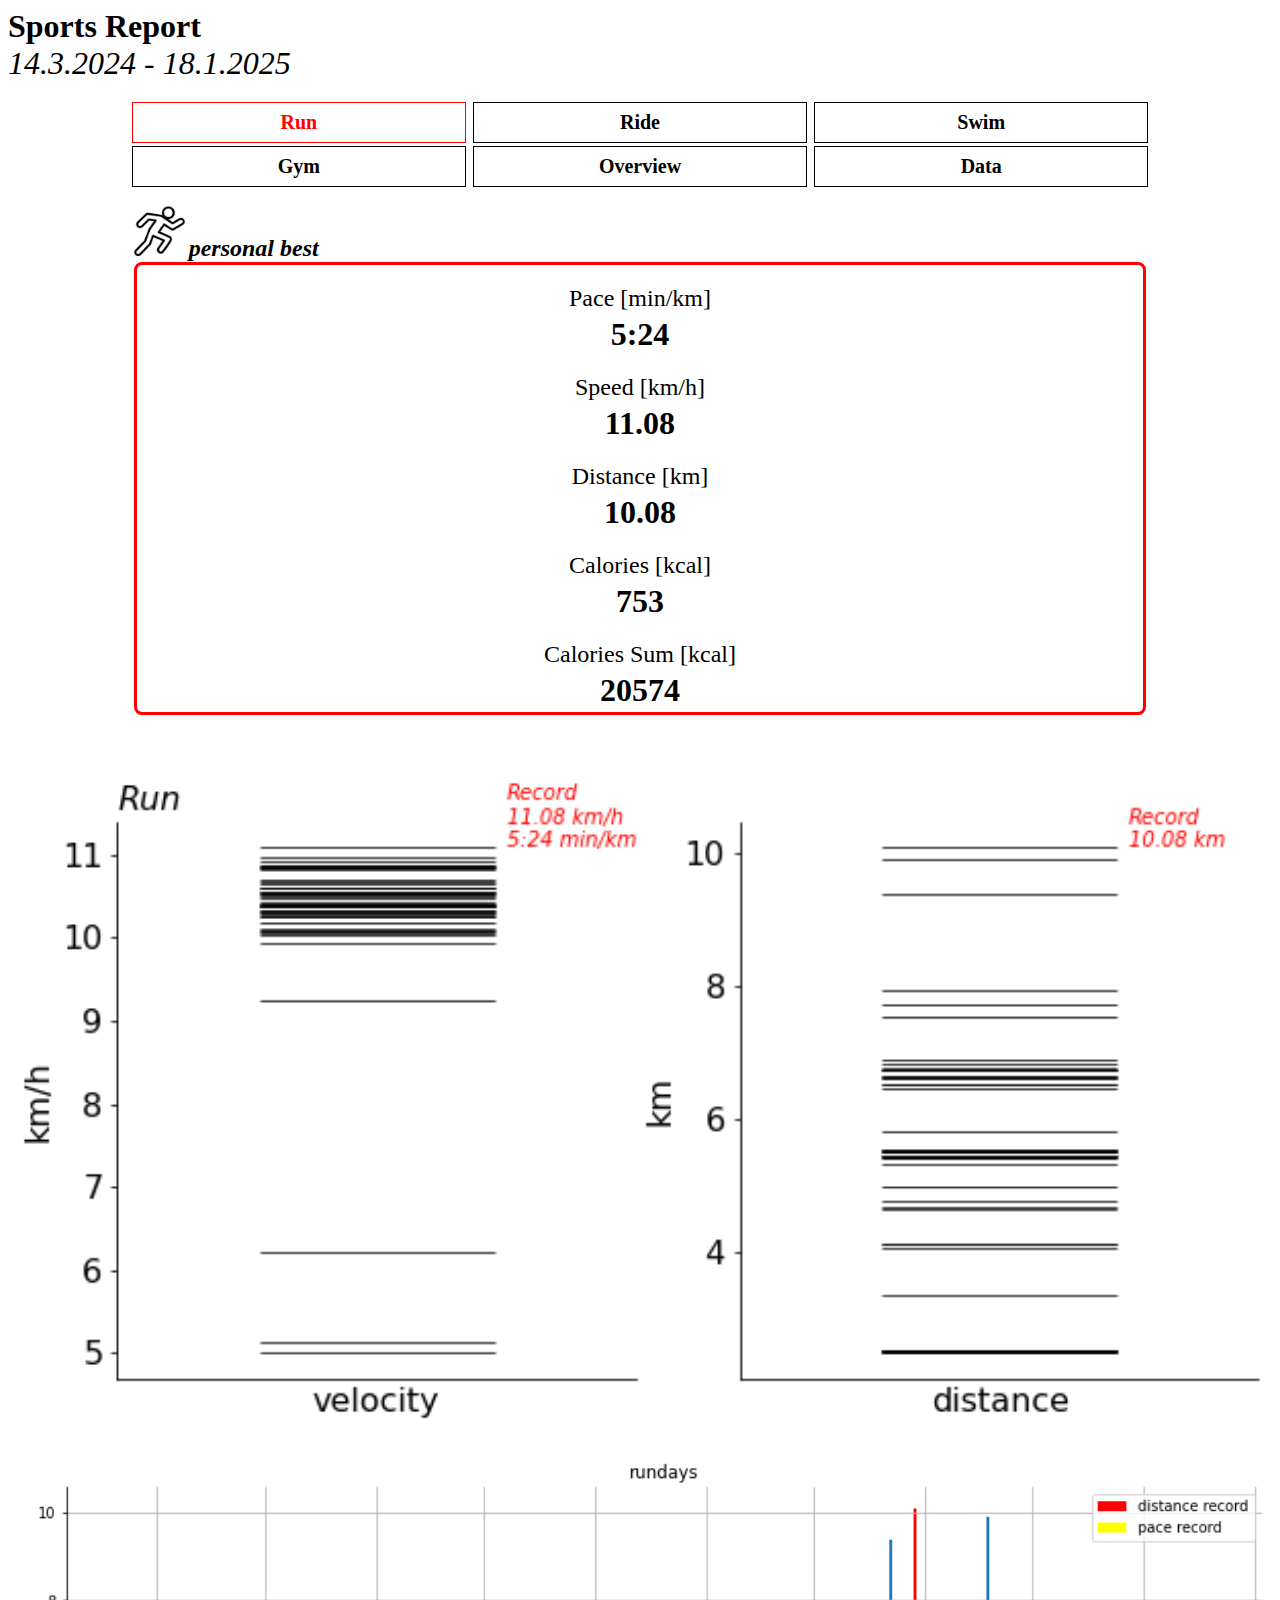
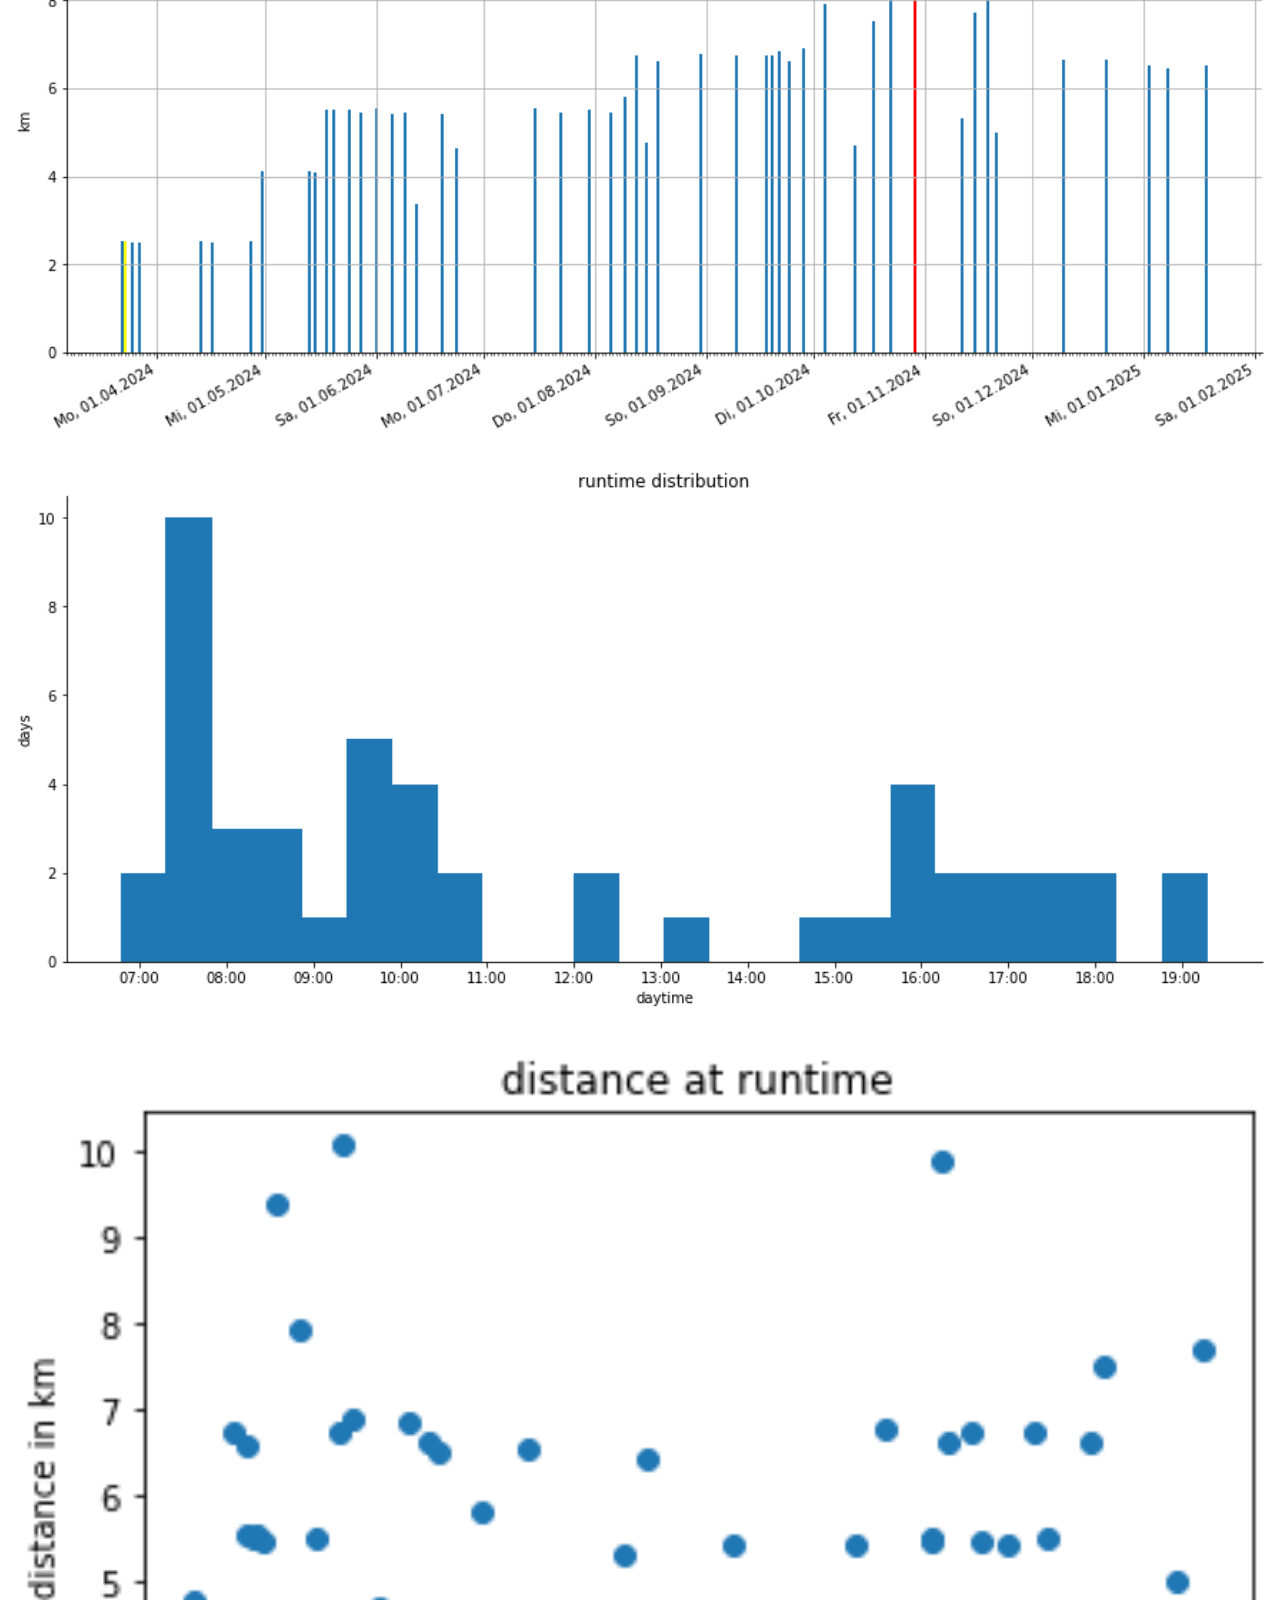
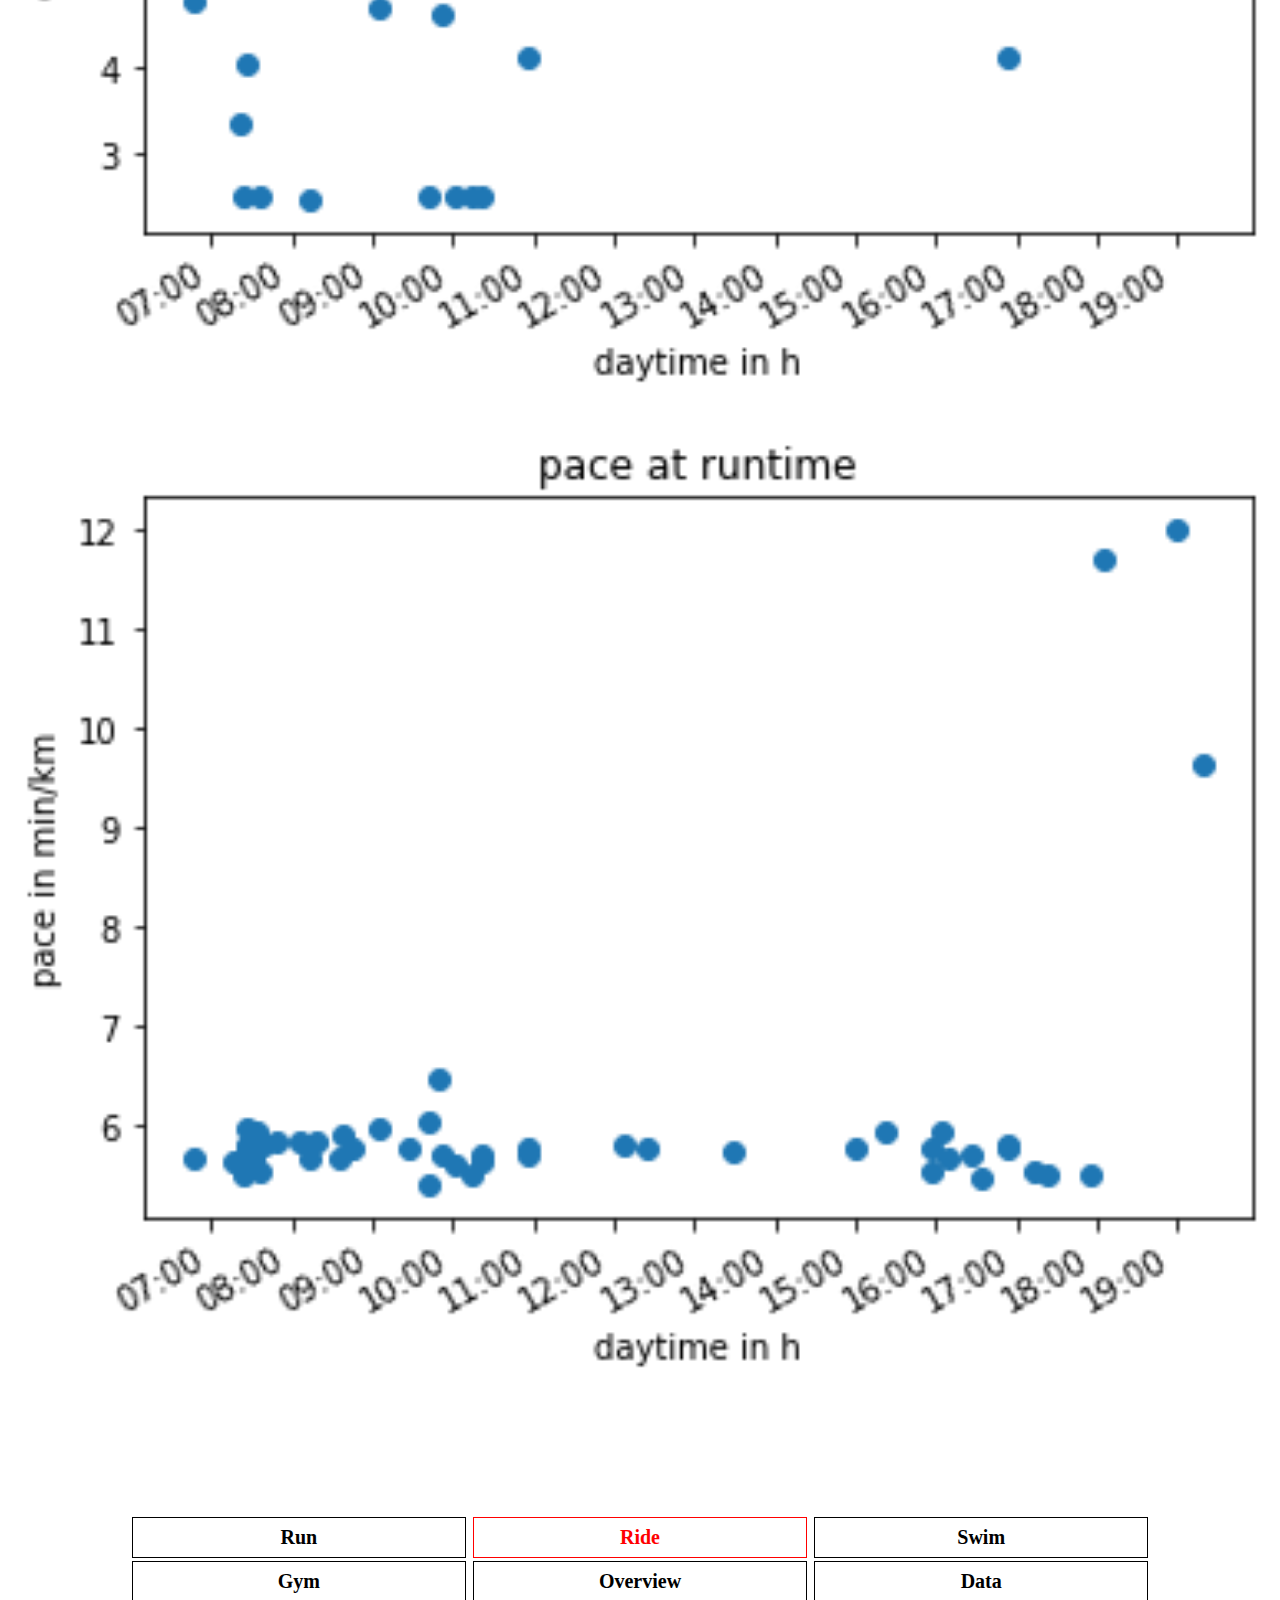
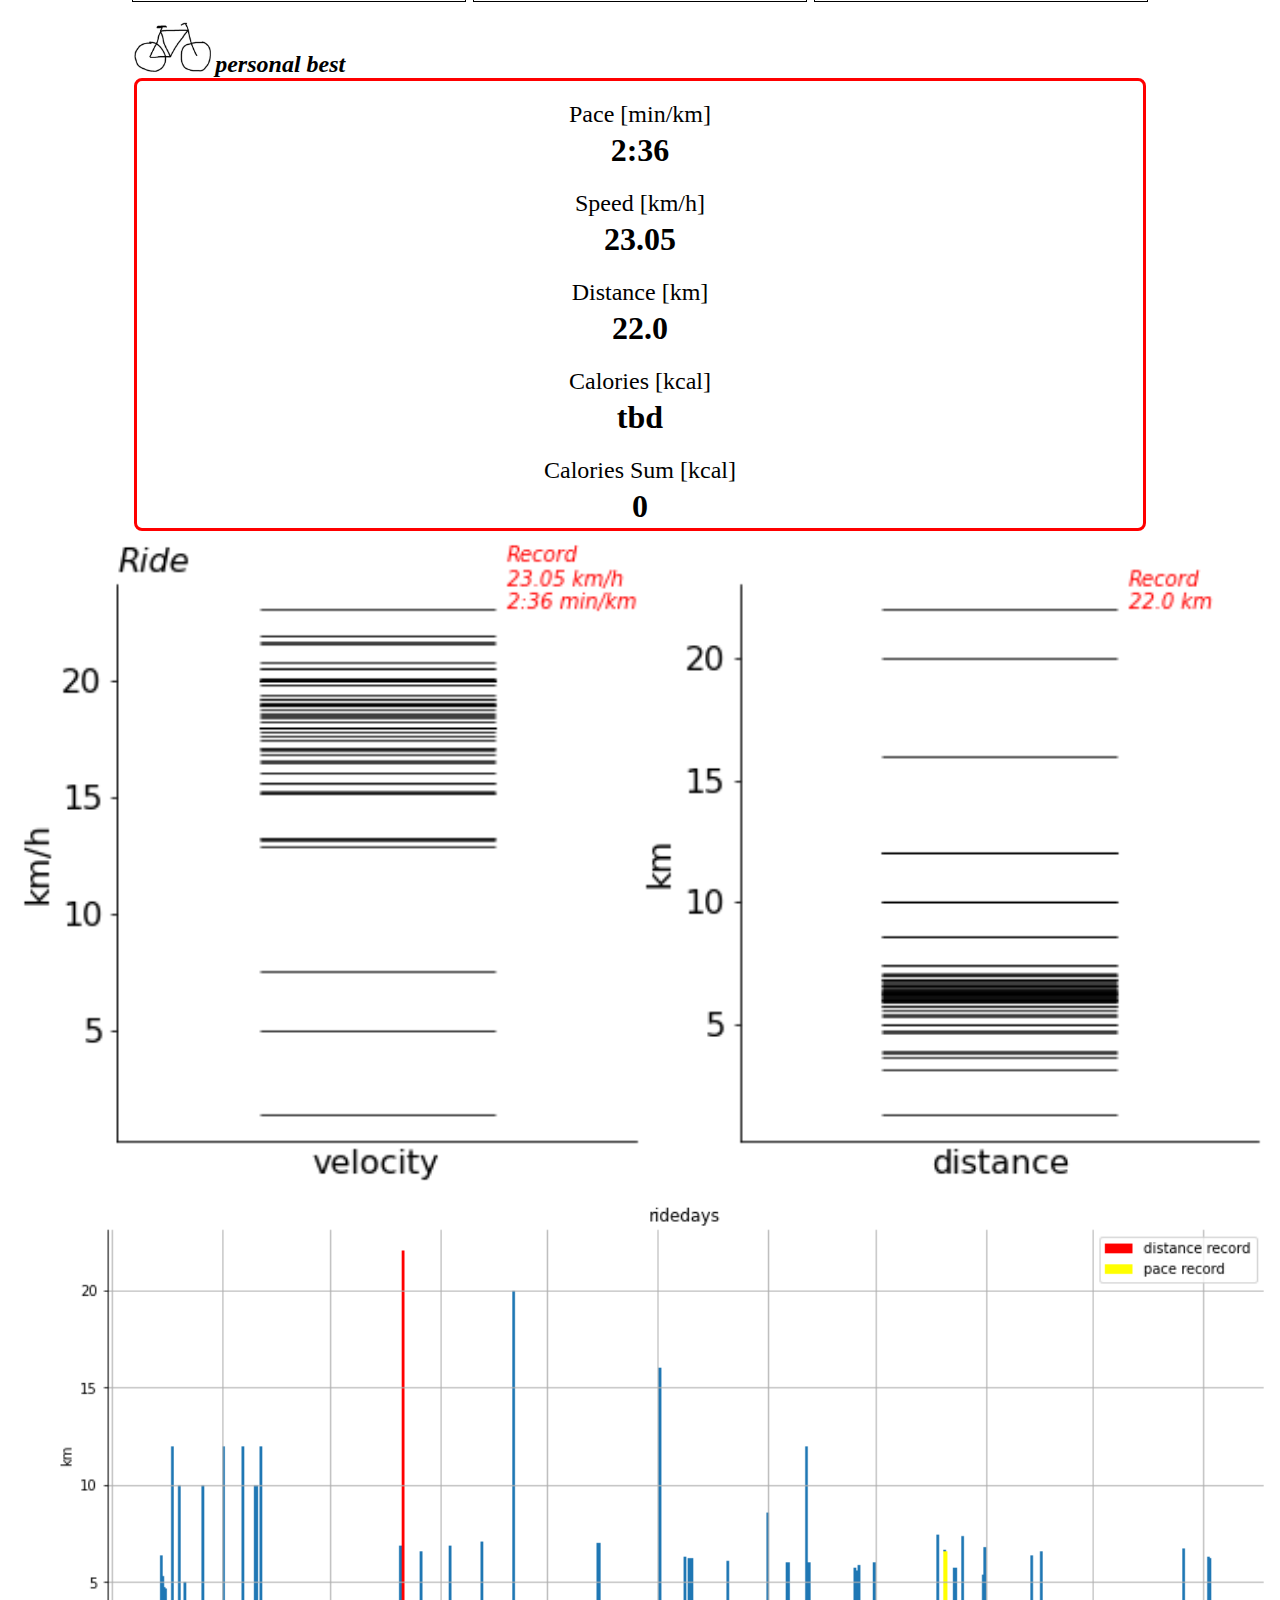
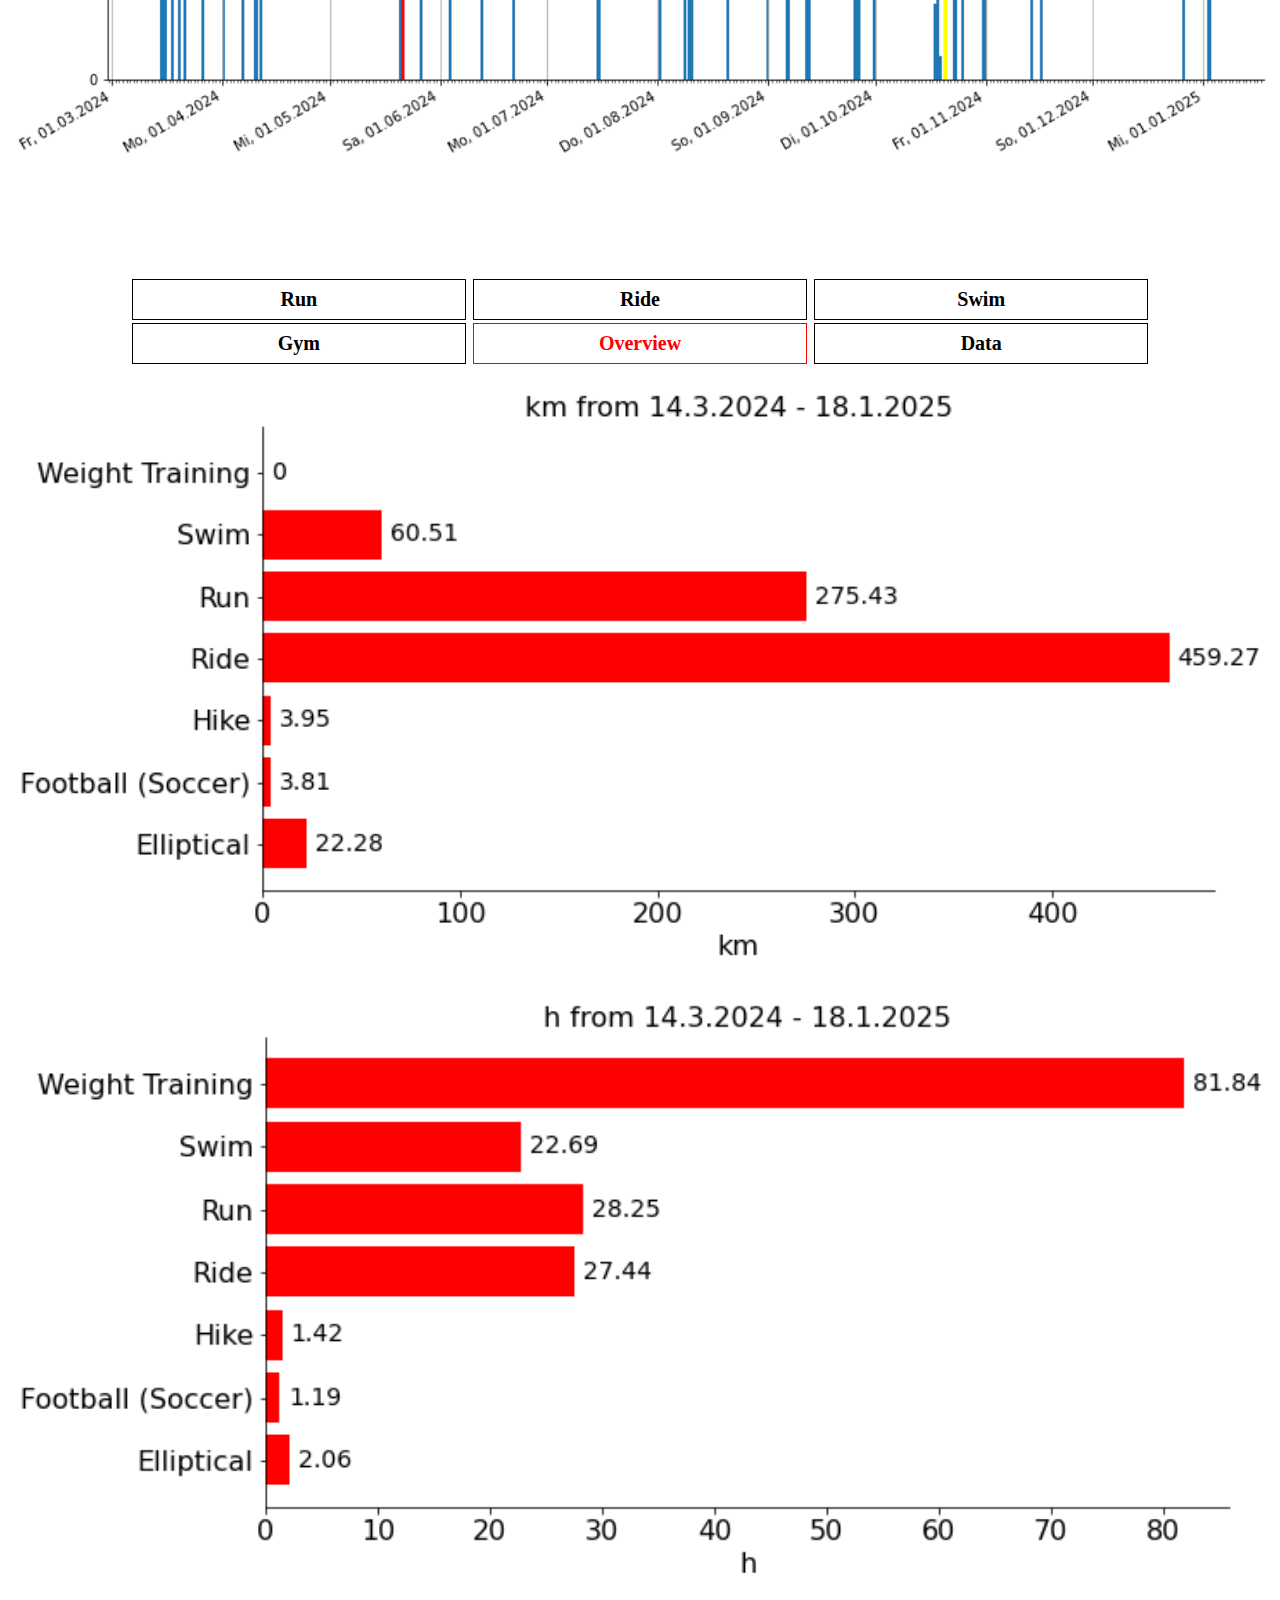
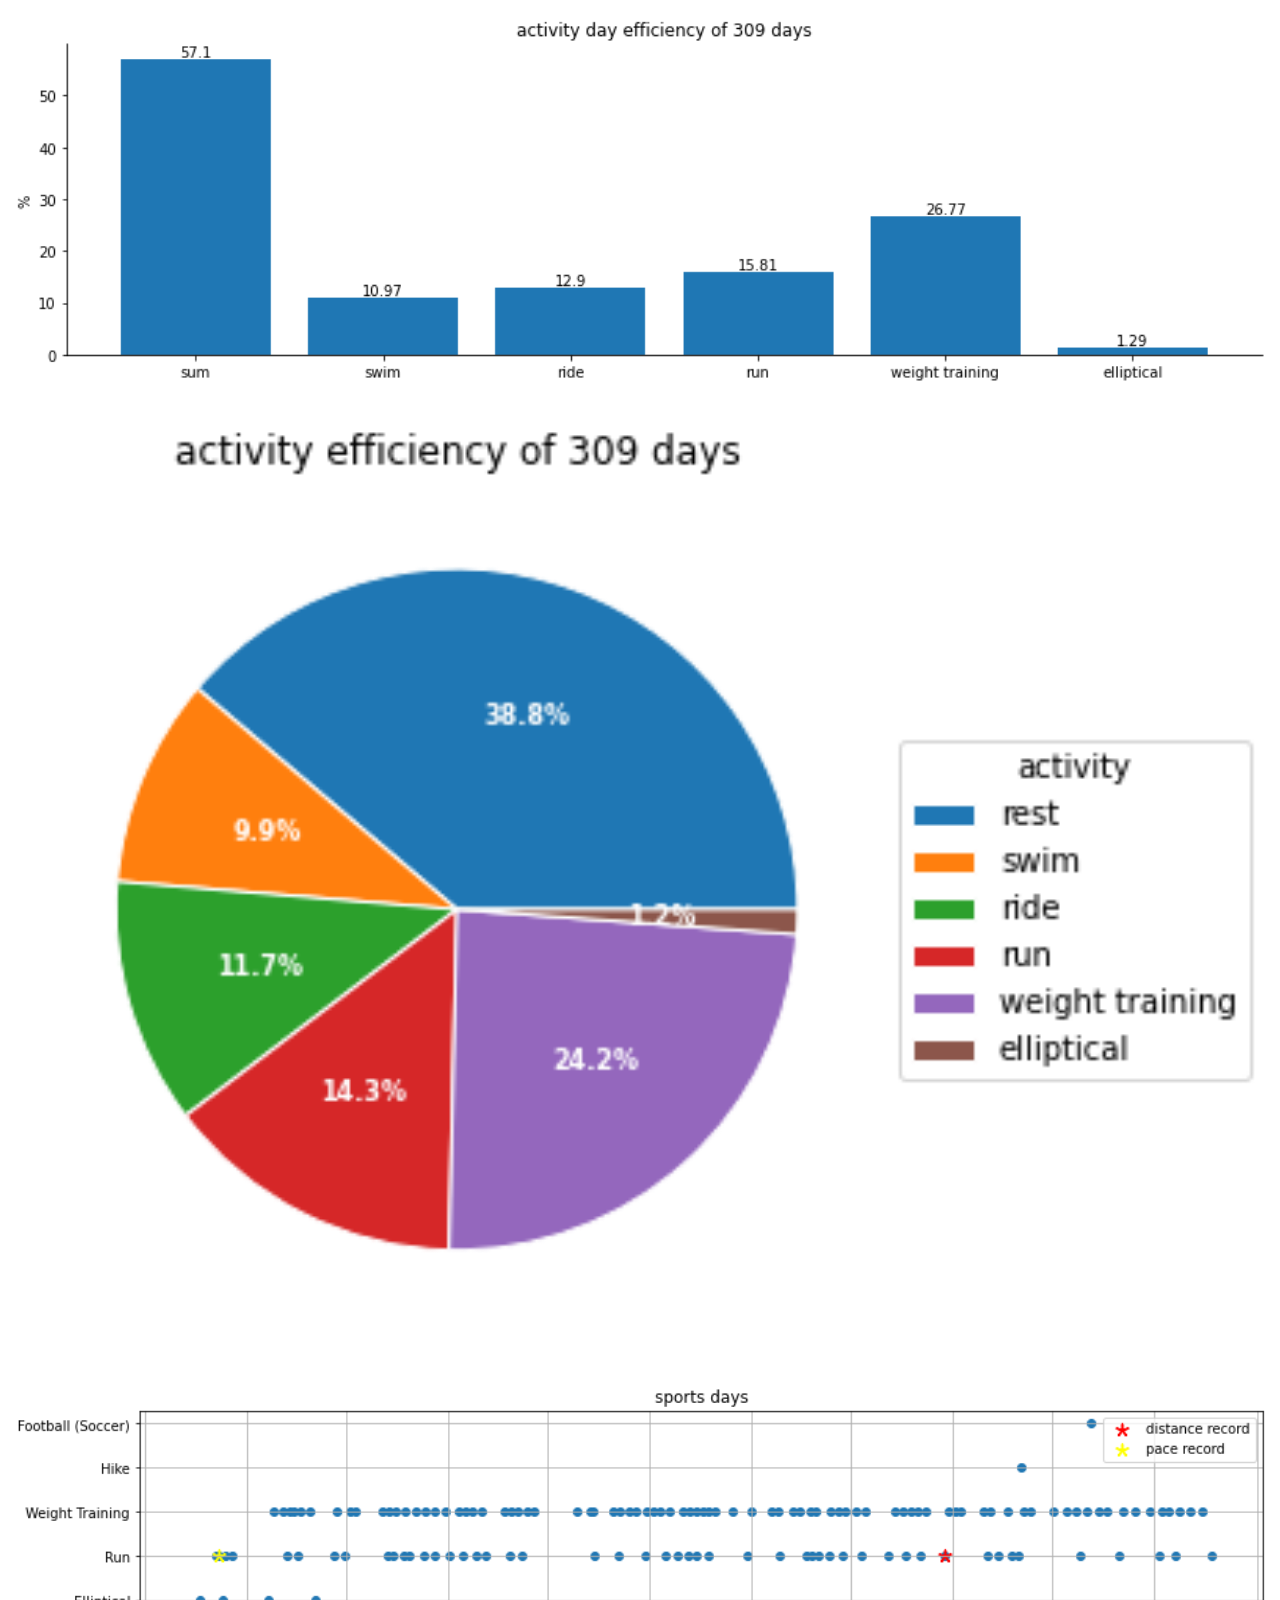
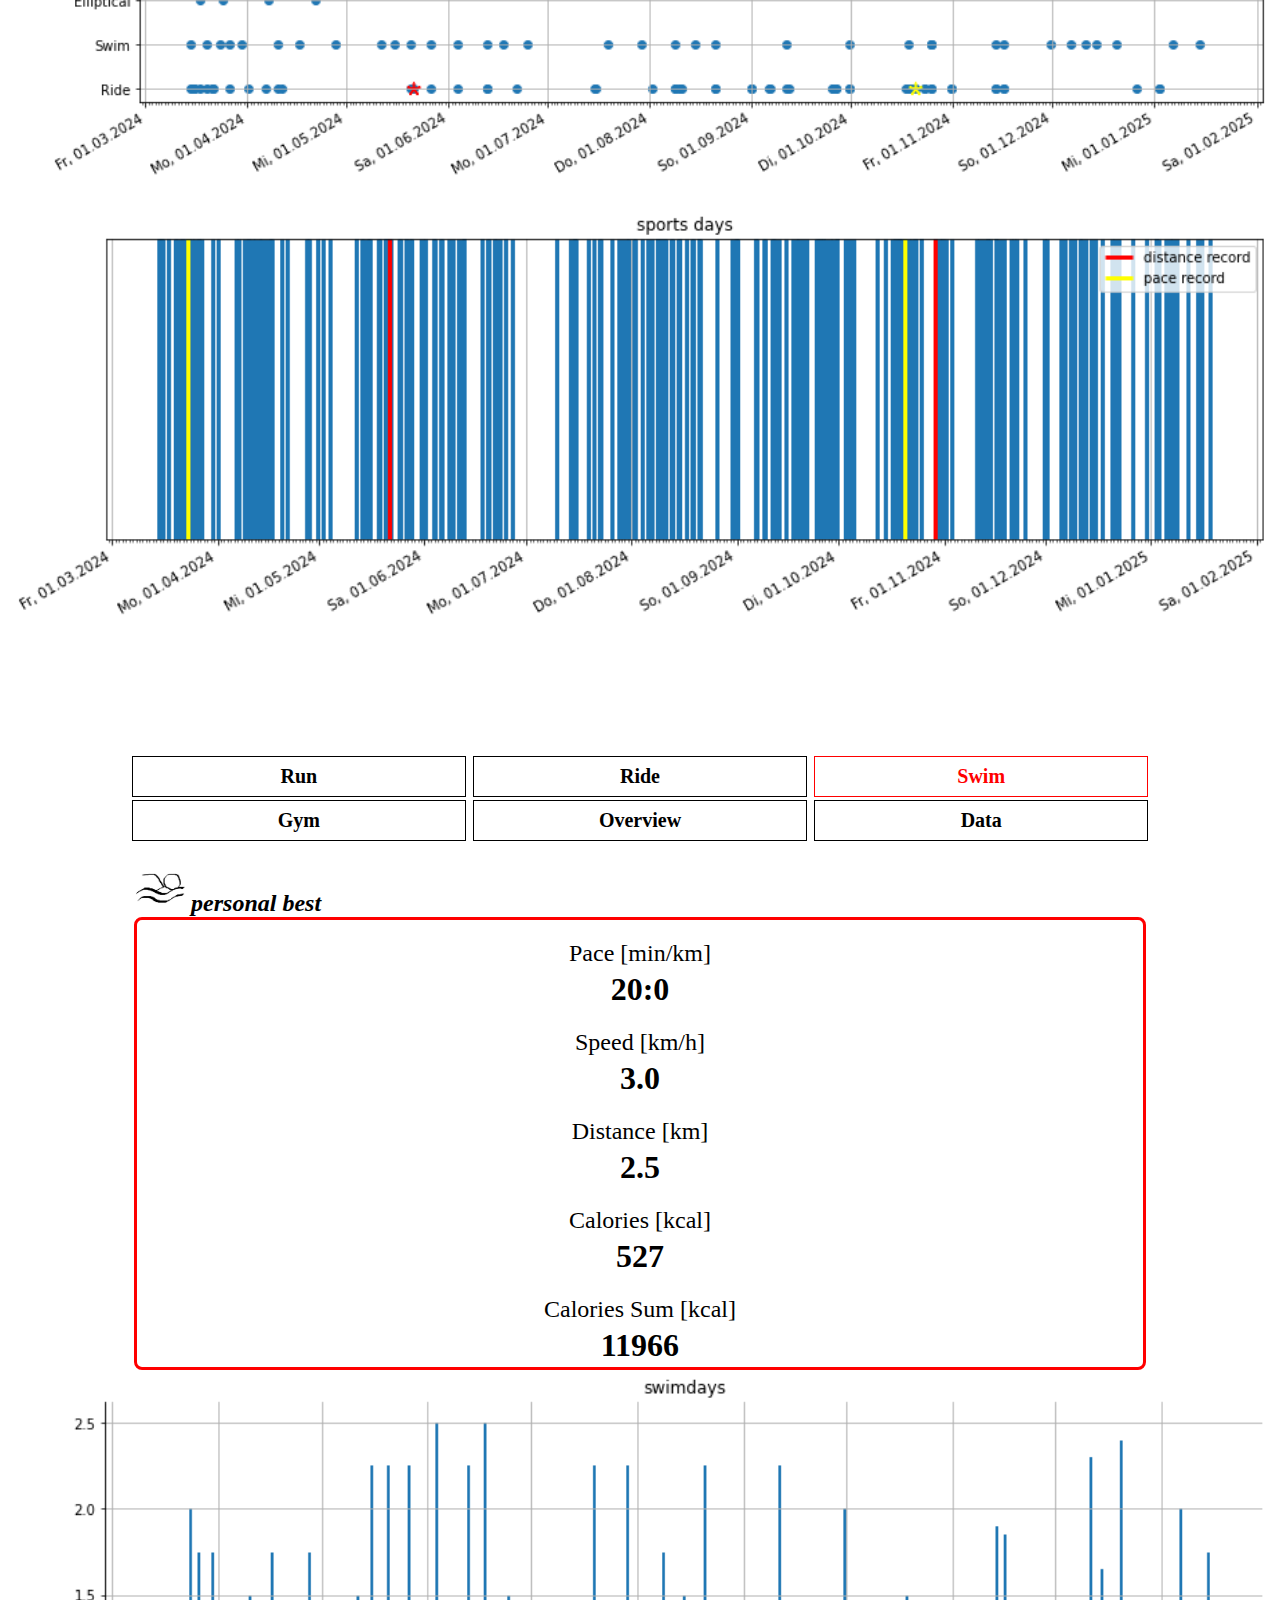
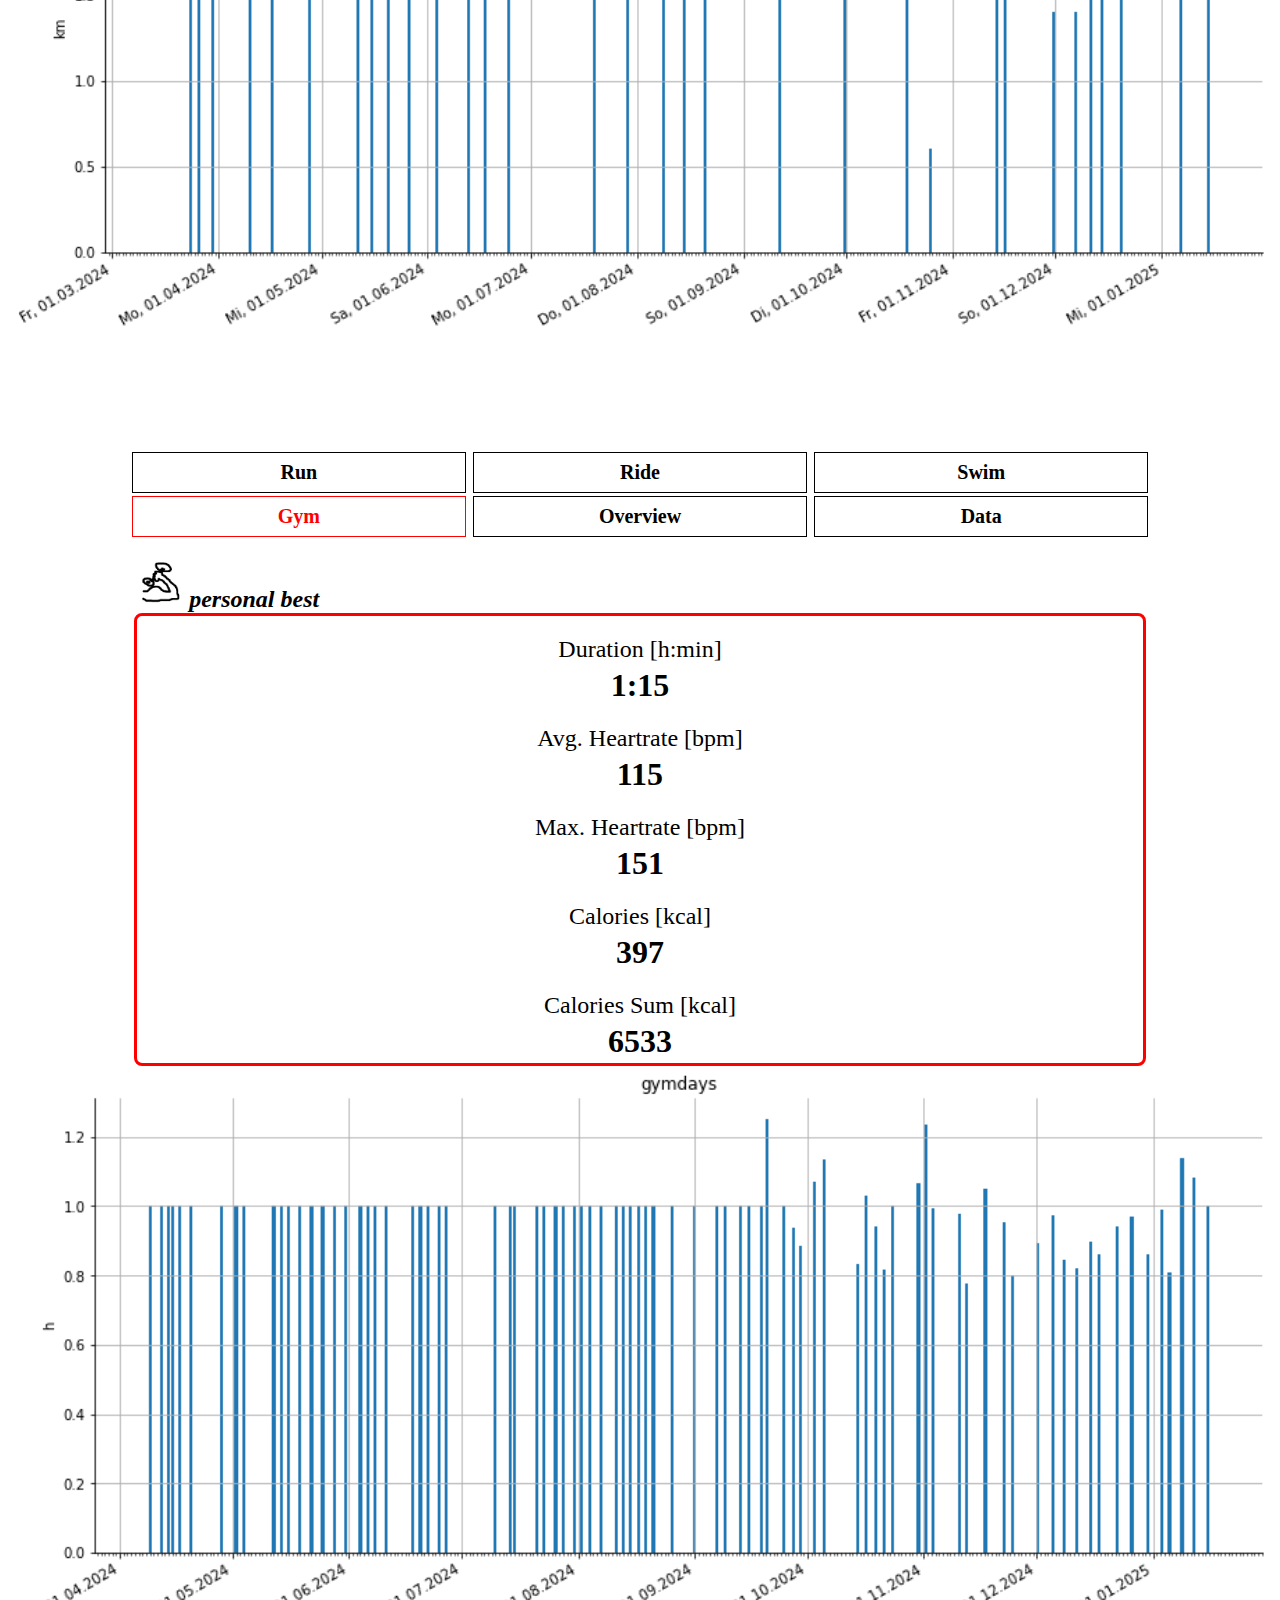
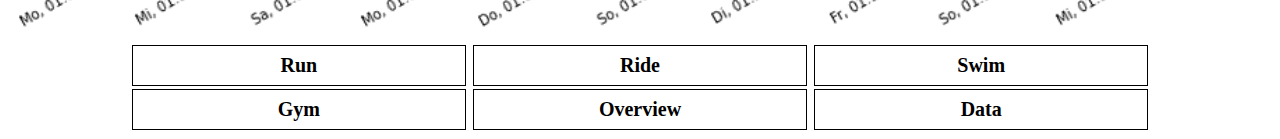
==== index.html @ 908c0a3e "Update index.html" ====
<!doctype html>
<html lang="de">
<head>
    <meta charset="utf-8">
    <meta name="viewport" content="width=device-width, initial-scale=1.0">
<style>
header {
	background: white; 
	position:sticky;
	top: 0;
	left:  0;
	right: 0;
}
#persbest {  
	font-weight: bold; 
	font-size: 1.5em;
	font-style: italic;  
	color: black;
	}

#recordunit {
	text-align: center; 
	font-size: 1.5em; 
	padding-top: 0.75em
	}
#recordvalue {
	font-weight: bold; 
	font-size: 2em; 
	text-align: center
	}
#recordtable {
	width: 80%;
	border-radius: 0.5em; 
	border: 3px solid red; 
	padding: 0;
	margin-right: 10%;
	margin-left: 10%;
	clear: both
}

nav ul {
	background: white;
	margin: 0;
	padding: 0;
	text-align: center;
}

nav li {
	list-style: none;
    	background-color: white;
	margin: 0.1em;
	border: thin solid;
	padding: 0.5em;
	text-align: center;
	display: inline-block;
	width: 25%
}

nav a {
    	text-decoration: none; 
    	font-weight: bold;
    	color: black; 
	font-size: 1.25em;
	display: block
}
</style>
	<title>Sports Report</title>
</head>



<body>
<header>        
<a style="padding: 0; margin: 0; font-size: 2em; font-weight: bold">Sports Report</a></br>
<a style="padding: 0; margin: 0; font-size: 2em; font-style: italic">14.3.2024 - 18.1.2025</a>
</br></br>
</header>
<nav>
<ul>
<li style="border-color: red"><a style="color: red">Run</a></li>
<li><a href="#ridelink">Ride</a></li>
<li><a href="#swimlink">Swim</a></li>
<li><a href="#gymlink">Gym</a></li>
<li><a href="#overviewlink">Overview</a></li>
<li><a href="#top">Data</a></li>
</ul>
</nav>
<main>
</br>
<img style="margin-left: 10%" src='pikto_run.jpeg' height="50"> 
<a id="persbest">personal best</a></br>

<table id="recordtable">
<tr>
            <td id="recordunit">Pace [min/km]</td>
           </tr>
          <tr>
            <td id="recordvalue">5:24</td>
           </tr>
           <tr>
            <td id="recordunit">Speed [km/h]</td>
           </tr>
           <tr>
            <td id="recordvalue">11.08</td>
           </tr>
           <tr>
            <td id="recordunit">Distance [km]</td>
           </tr>
           <tr>
            <td id="recordvalue">10.08</td>
           </tr>
            <tr>
            <td id="recordunit">Calories [kcal]</td>
           </tr>
        <tr>
            <td id="recordvalue">753</td>
           </tr>
           <tr>
            <td id="recordunit">Calories Sum [kcal]</td>
           </tr>
        <tr>
            <td id="recordvalue">20574</td>
           </tr>
</table></br>

</br></br>
<img src='records_run.png' width="100%"></br></br>
<img src='rundays.png' width="100%"></br></br>
<img src='runtime_distribution.png' width="100%"></br></br>
<img src='distance_at_runtime.png' width="100%"></br></br>
<img src='pace_at_runtime.png' width="100%"></br></br>

<p id="ridelink"></p>
<a style="padding: 0; margin: 0; font-size: 2em; font-weight: bold; color: white">Sports Report</a></br>
<a style="padding: 0; margin: 0; font-size: 2em; font-style: italic; color: white">14.3.2024 - 18.1.2025</a></br></br>

<nav>
<ul>
<li><a href="#top">Run</a></li>
<li style="border-color: red"><a style="color: red">Ride</a></li>
<li><a href="#swimlink">Swim</a></li>
<li><a href="#gymlink">Gym</a></li>
<li><a href="#overviewlink">Overview</a></li>
<li><a href="#top">Data</a></li>
</ul>
</nav>

</br>
<img style="margin-left: 10%" src='pikto_ride.jpeg' height="50"> 
<a id="persbest">personal best</a></br>

<table id="recordtable">
          <tr>
            <td id="recordunit">Pace [min/km]</td>
           </tr>
          <tr>
            <td id="recordvalue">2:36</td>
           </tr>
           <tr>
            <td id="recordunit">Speed [km/h]</td>
           </tr>
           <tr>
            <td id="recordvalue">23.05</td>
           </tr>
           <tr>
            <td id="recordunit">Distance [km]</td>
           </tr>
           <tr>
            <td id="recordvalue">22.0</td>
           </tr>
            <tr>
            <td id="recordunit">Calories [kcal]</td>
           </tr>
        <tr>
            <td id="recordvalue">tbd</td>
           </tr>
           <tr>
            <td id="recordunit">Calories Sum [kcal]</td>
           </tr>
        <tr>
            <td id="recordvalue">0</td>
           </tr>
</table>
<img src='records_ride.png' width="100%"></br>
<img src='ridedays.png' width="100%"></br>

<p id="overviewlink"></p>
<a style="padding: 0; margin: 0; font-size: 2em; font-weight: bold; color: white">Sports Report</a></br>
<a style="padding: 0; margin: 0; font-size: 2em; font-style: italic; color: white">14.3.2024 - 18.1.2025</a></br></br>

<nav>
<ul>
<li><a href="#top">Run</a></li>
<li><a href="#ridelink">Ride</a></li>
<li><a href="#swimlink">Swim</a></li>
<li><a href="#gymlink">Gym</a></li>
<li style="border-color: red"><a style="color: red">Overview</a></li>
<li><a href="#top">Data</a></li>
</ul>
</nav>
</br>

            <img src='overall_distance.png' width="100%"></br></br>
            <img src='overall_duration.png' width="100%"></br></br>
            <img src='overall_efficiency.png' width="100%"></br></br>
            <img src='overall_efficiency_pie.png' width="100%"></br></br>            
            <img src='overall_sportsdays.png' width="100%"></br></br>
            <img src='overall_sportsevents.png' width="100%"></br></br>

<p id="swimlink"></p>
<a style="padding: 0; margin: 0; font-size: 2em; font-weight: bold; color: white">Sports Report</a></br>
<a style="padding: 0; margin: 0; font-size: 2em; font-style: italic; color: white">14.3.2024 - 18.1.2025</a></br></br>

<nav>
<ul>
<li><a href="#top">Run</a></li>
<li><a href="#ridelink">Ride</a></li>
<li style="border-color: red"><a style="color: red">Swim</a></li>
<li><a href="#gymlink">Gym</a></li>
<li><a href="#overviewlink">Overview</a></li>
<li><a href="#top">Data</a></li>
</ul>
</nav>

</br>
<img style="margin-left: 10%" src='pikto_swim.jpeg' height="50"> 
<a id="persbest">personal best</a></br>

<table id="recordtable">
          <tr>
            <td id="recordunit">Pace [min/km]</td>
           </tr>
          <tr>
            <td id="recordvalue">20:0</td>
           </tr>
           <tr>
            <td id="recordunit">Speed [km/h]</td>
           </tr>
           <tr>
            <td id="recordvalue">3.0</td>
           </tr>
           <tr>
            <td id="recordunit">Distance [km]</td>
           </tr>
           <tr>
            <td id="recordvalue">2.5</td>
           </tr>
            <tr>
            <td id="recordunit">Calories [kcal]</td>
           </tr>
        <tr>
            <td id="recordvalue">527</td>
           </tr>
           <tr>
            <td id="recordunit">Calories Sum [kcal]</td>
           </tr>
        <tr>
            <td id="recordvalue">11966</td>
           </tr>
</table>


            <img src='swimdays.png' width="100%"></br>

<p id="gymlink"></p>
<a style="padding: 0; margin: 0; font-size: 2em; font-weight: bold; color: white">Sports Report</a></br>
<a style="padding: 0; margin: 0; font-size: 2em; font-style: italic; color: white">14.3.2024 - 18.1.2025</a></br></br>

<nav>
<ul>
<li><a href="#top">Run</a></li>
<li><a href="#ridelink">Ride</a></li>
<li><a href="#swimlink">Swim</a></li>
<li style="border-color: red"><a style="color: red">Gym</a></li>
<li><a href="#overviewlink">Overview</a></li>
<li><a href="#top">Data</a></li>
</ul>
</nav>

</br>
<img style="margin-left: 10%" src='pikto_gym.jpeg' height="50"> 
<a id="persbest">personal best</a></br>

<table id="recordtable">
          <tr>
            <td id="recordunit">Duration [h:min]</td>
           </tr>
          <tr>
            <td id="recordvalue">1:15</td>
           </tr>
           <tr>
            <td id="recordunit">Avg. Heartrate [bpm]</td>
           </tr>
           <tr>
            <td id="recordvalue">115</td>
           </tr>
           <tr>
            <td id="recordunit">Max. Heartrate [bpm]</td>
           </tr>
           <tr>
            <td id="recordvalue">151</td>
           </tr>
            <tr>
            <td id="recordunit">Calories [kcal]</td>
           </tr>
        <tr>
            <td id="recordvalue">397</td>
           </tr>
           <tr>
            <td id="recordunit">Calories Sum [kcal]</td>
           </tr>
        <tr>
            <td id="recordvalue">6533</td>
           </tr>
</table>

<img src='gymdays.png' width="100%"></br>

<nav>
<ul>
<li><a href="#top">Run</a></li>
<li><a href="#ridelink">Ride</a></li>
<li><a href="#swimlink">Swim</a></li>
<li><a href="#gymlink">Gym</a></li>
<li><a href="#overviewlink">Overview</a></li>
<li><a href="#top">Data</a></li>
</ul>
</nav>
</main>
</body>
</html>
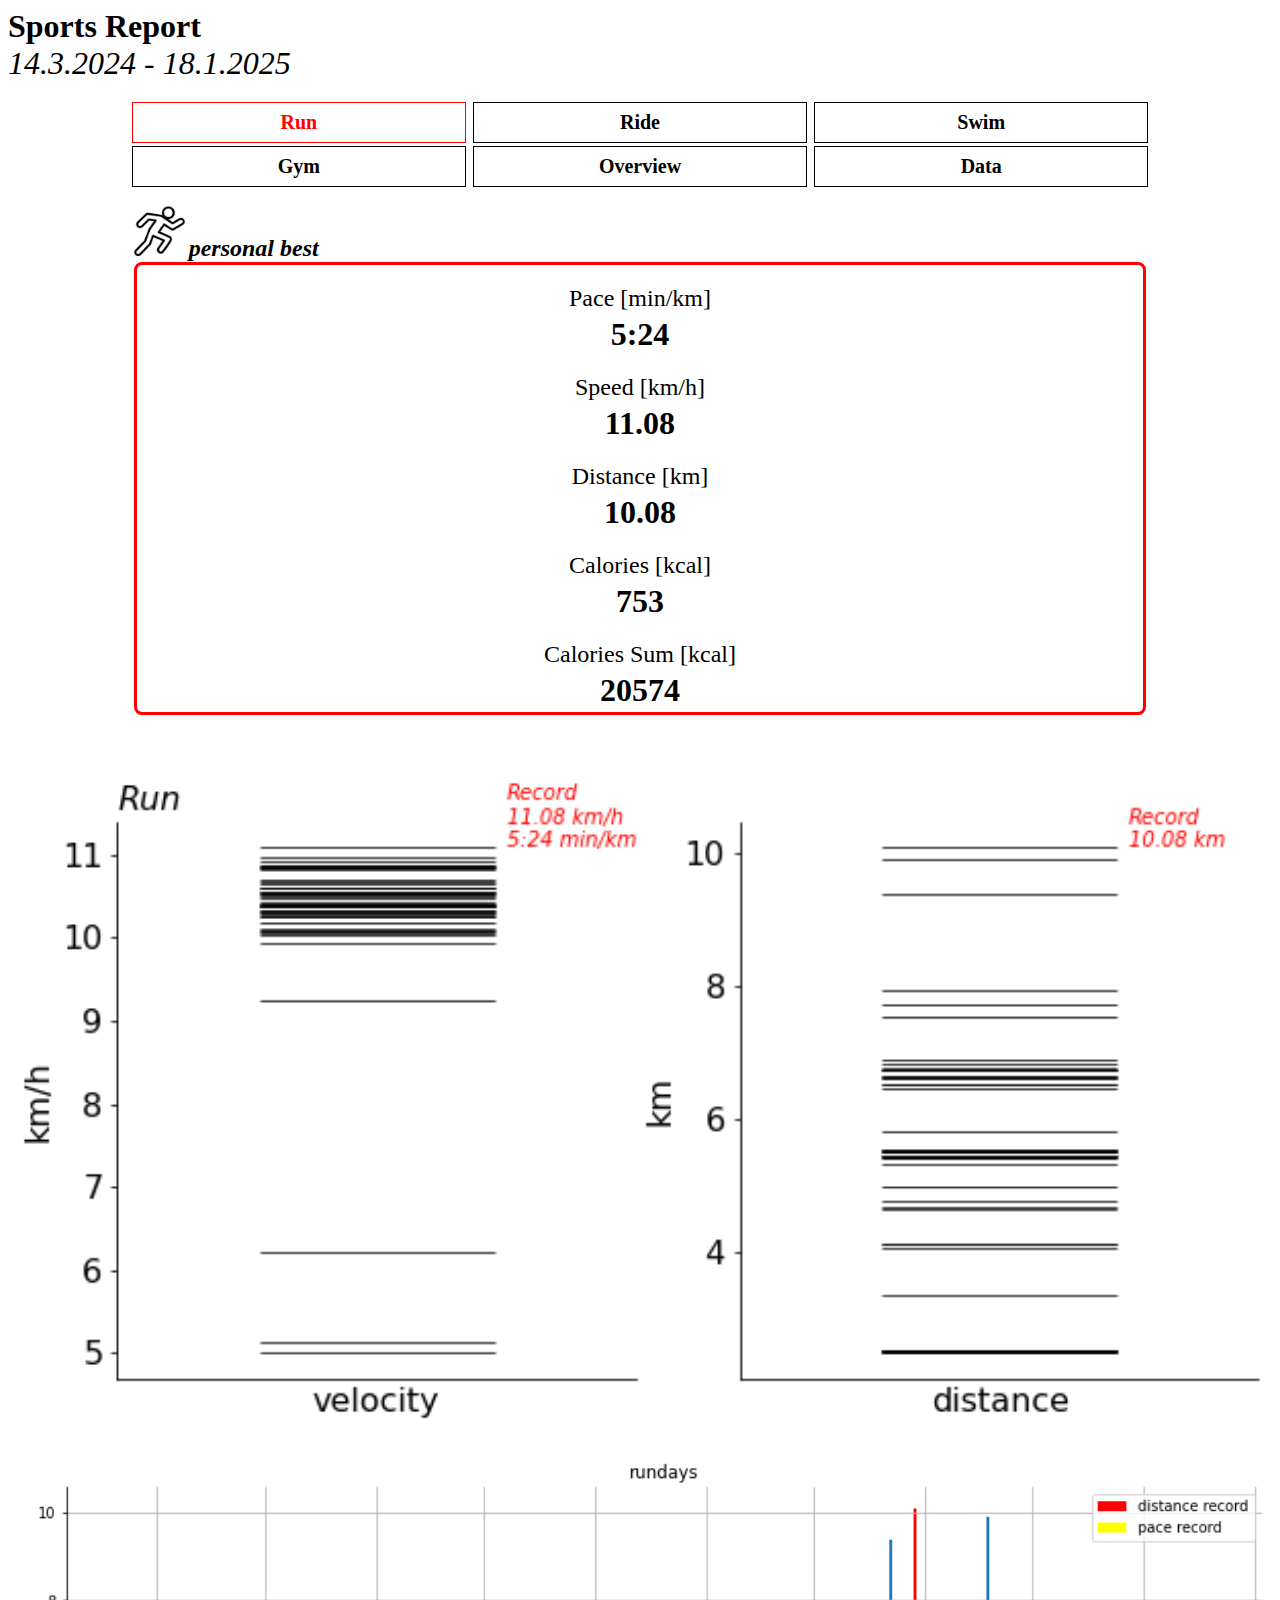
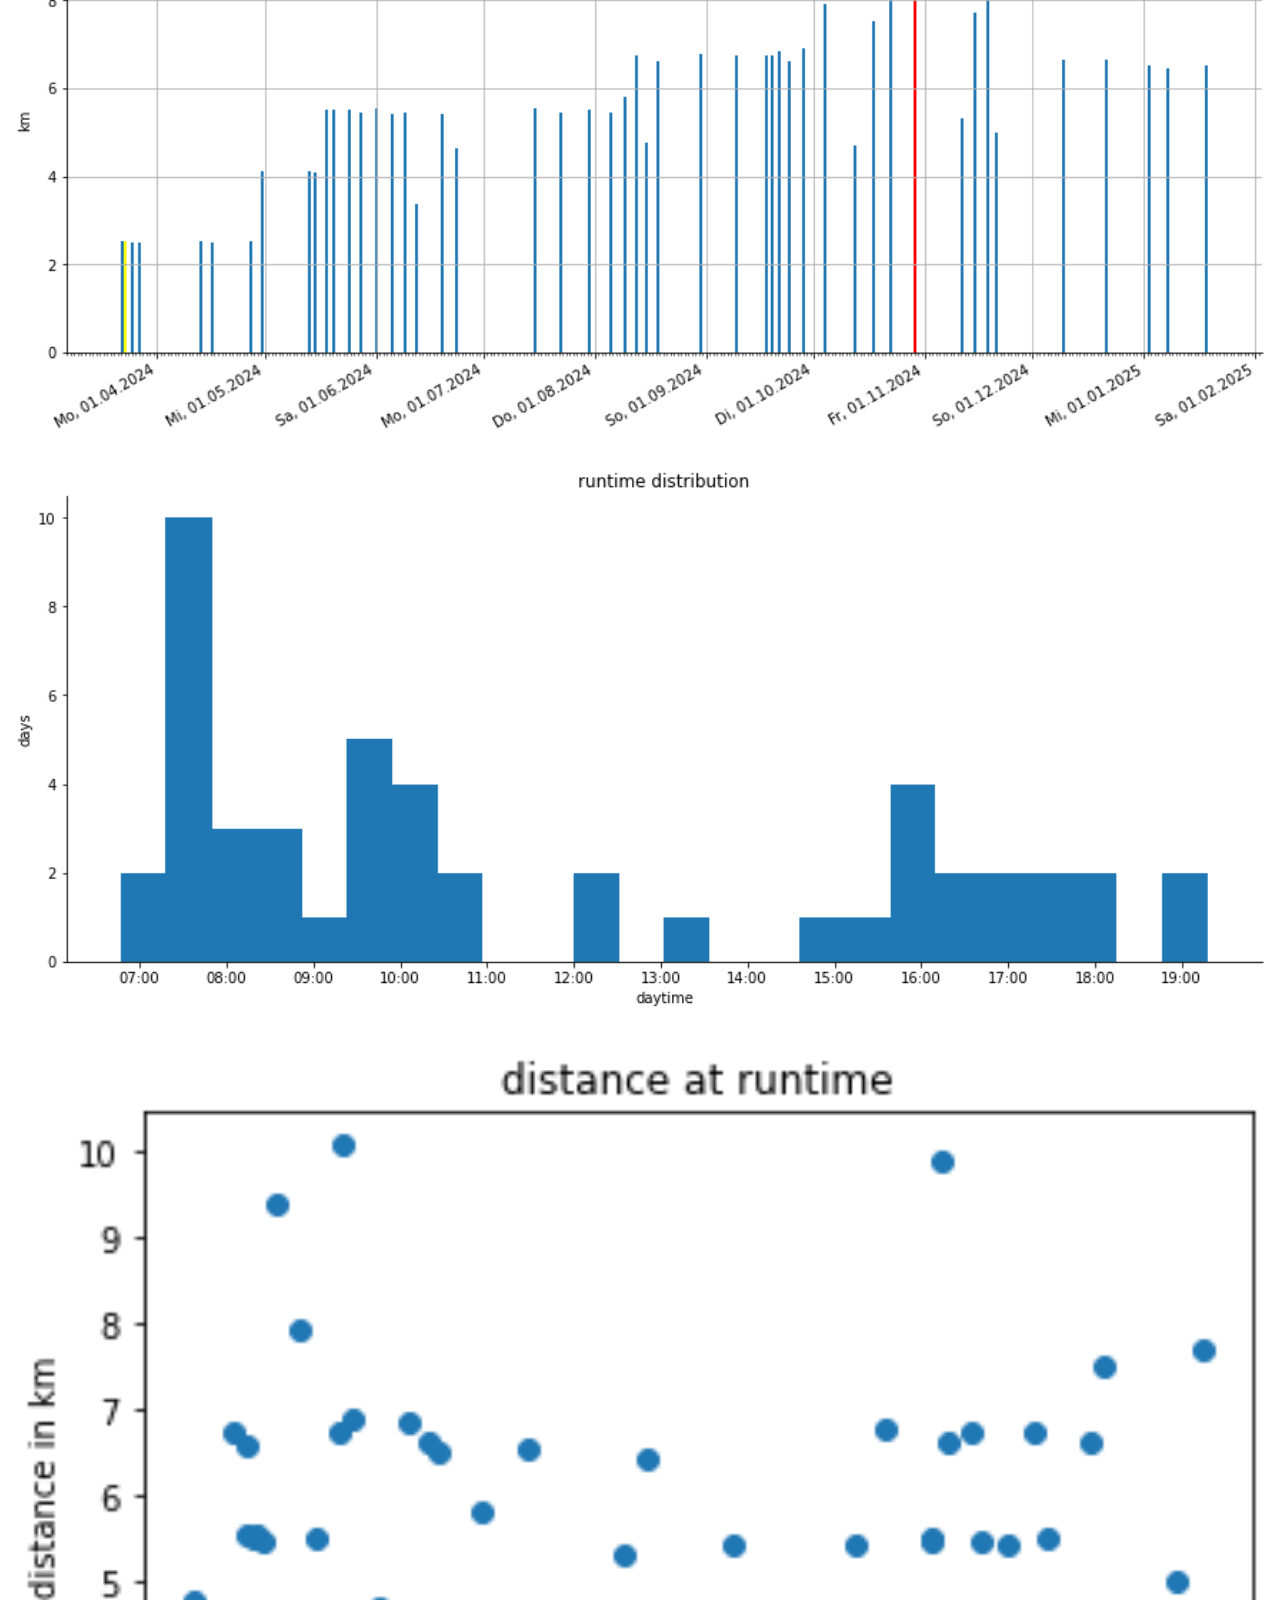
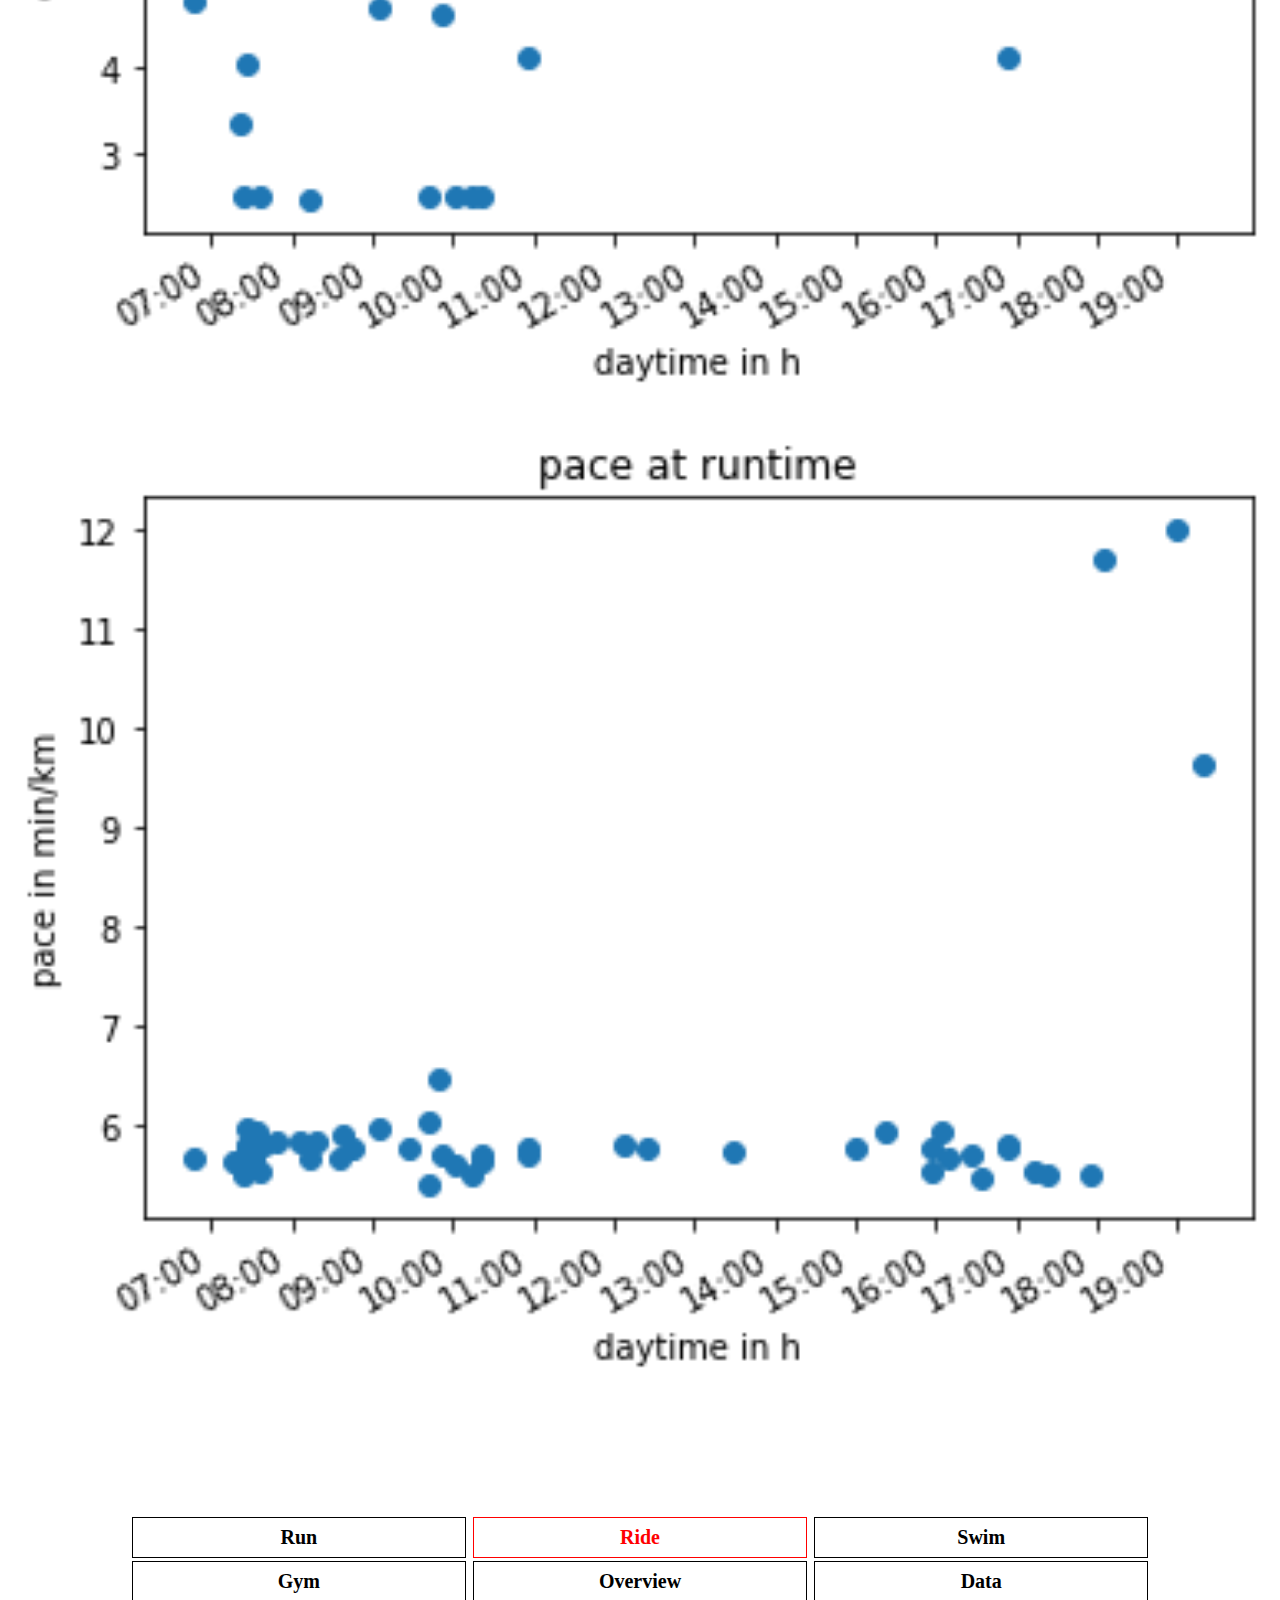
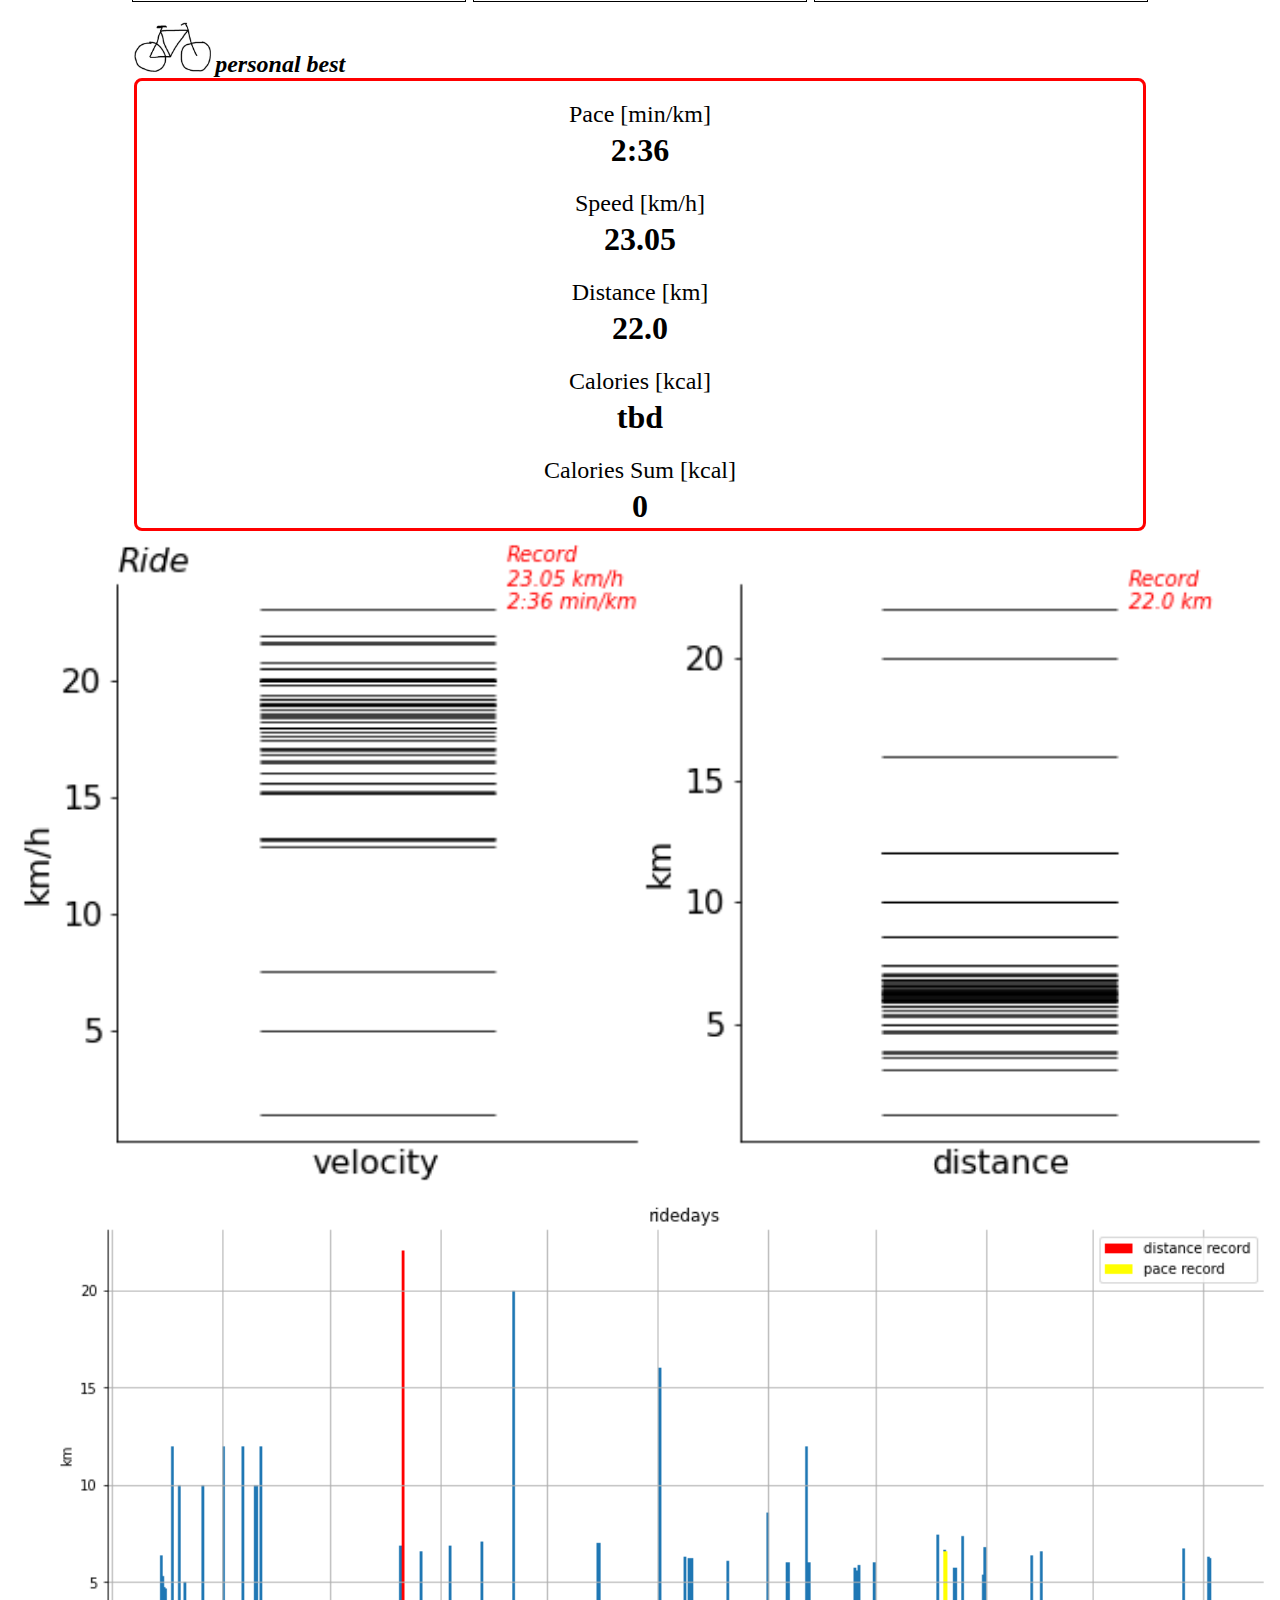
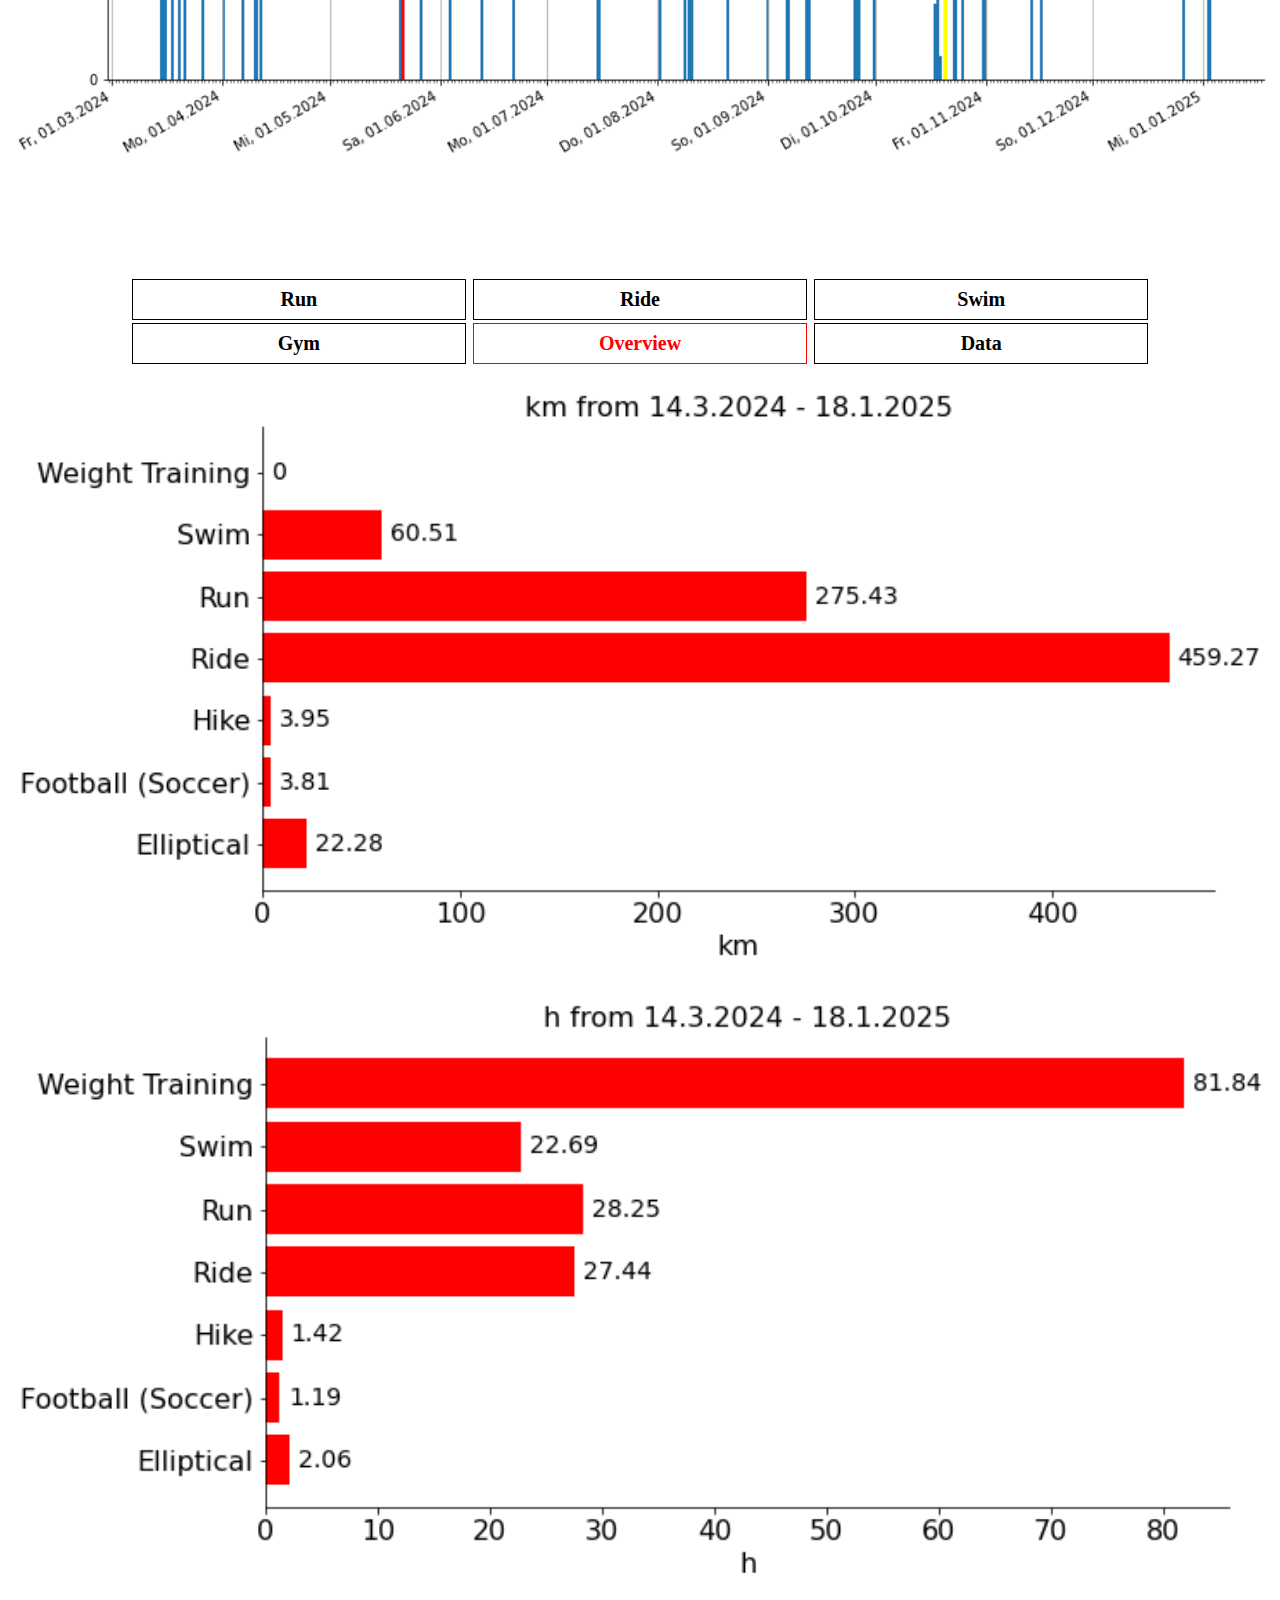
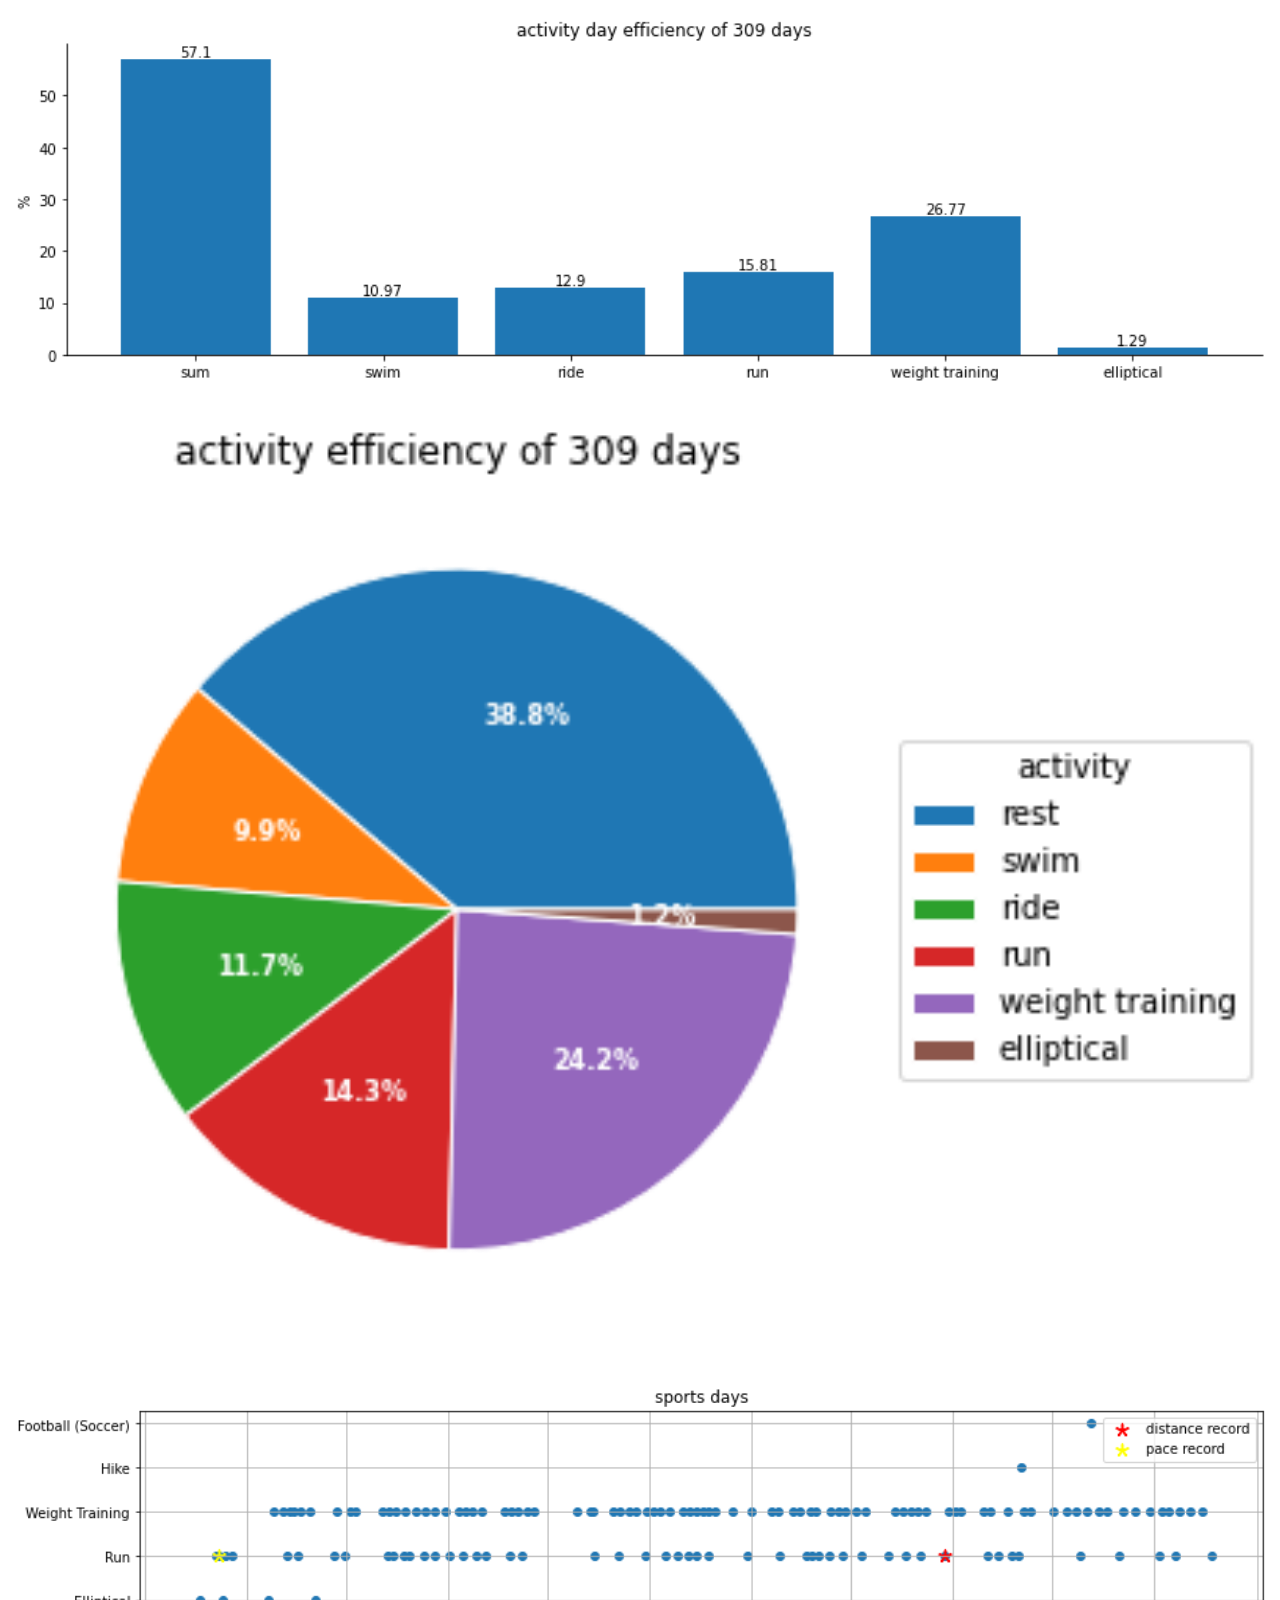
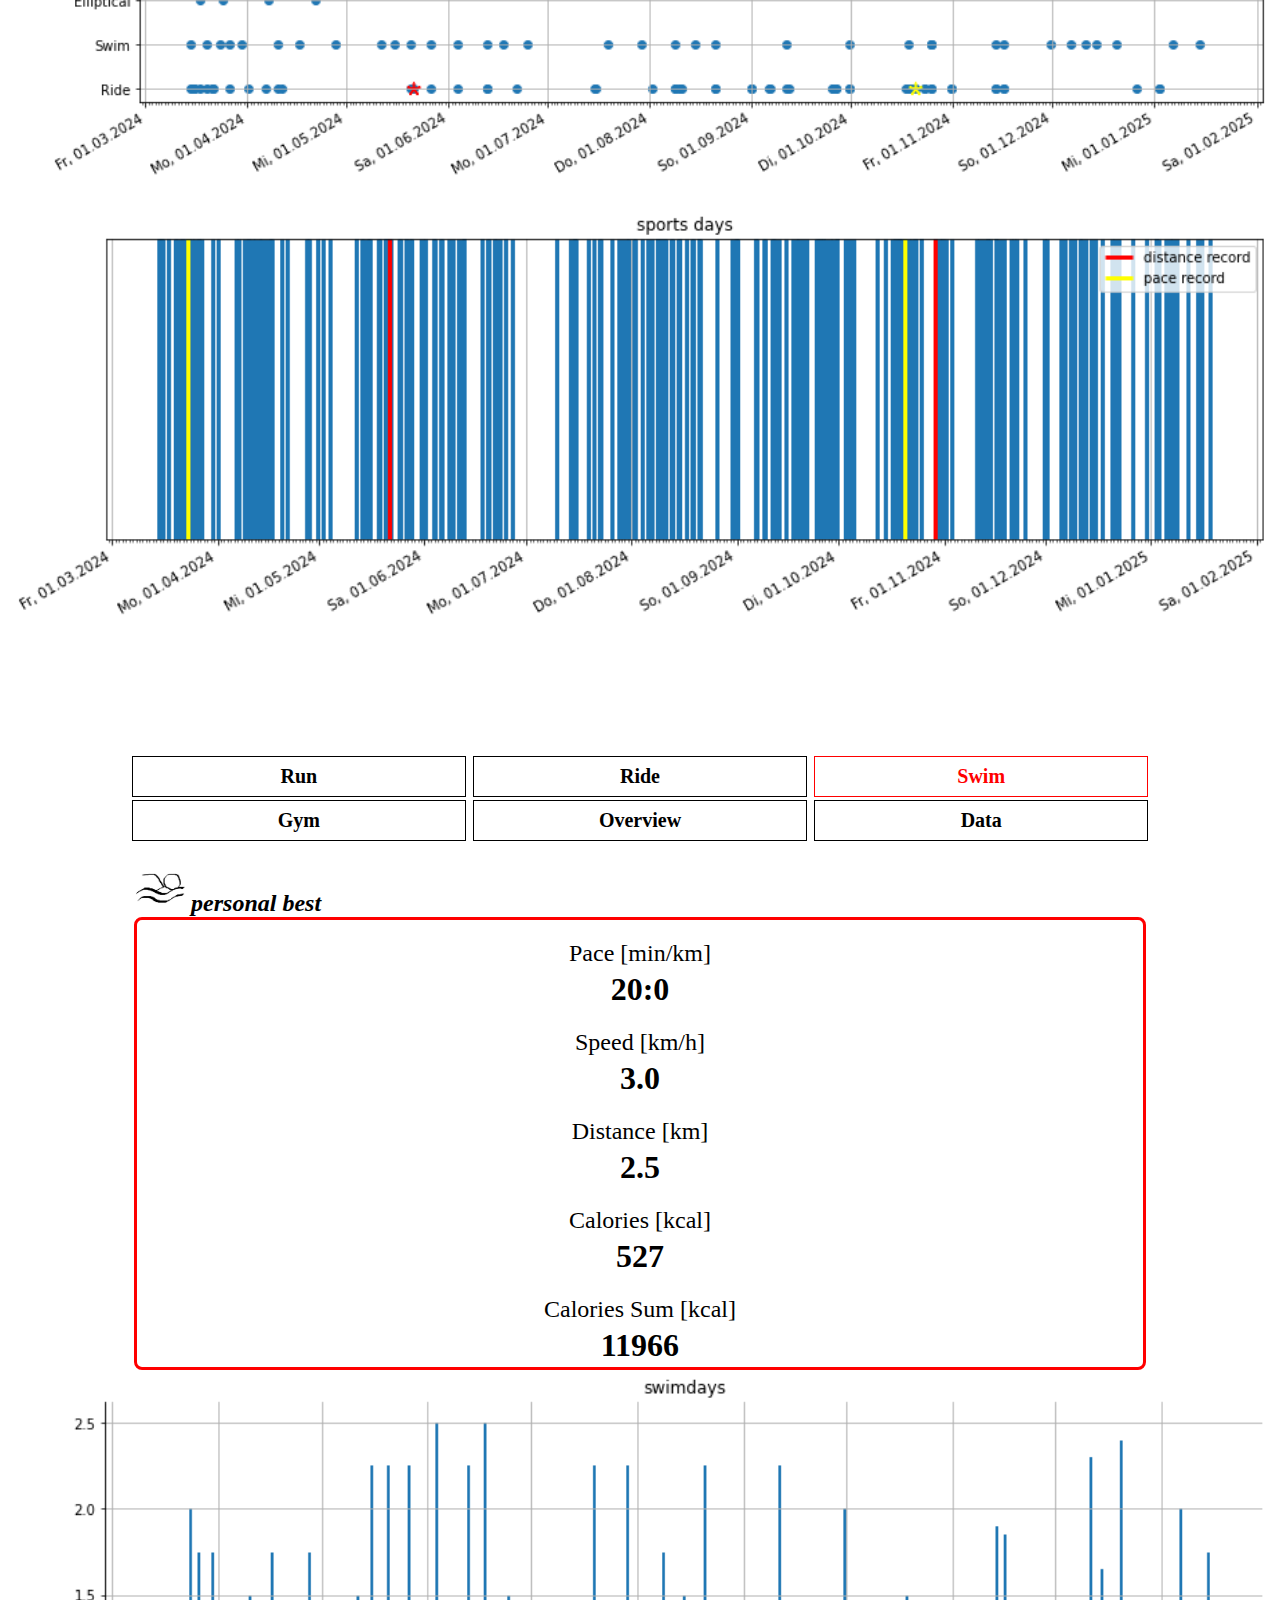
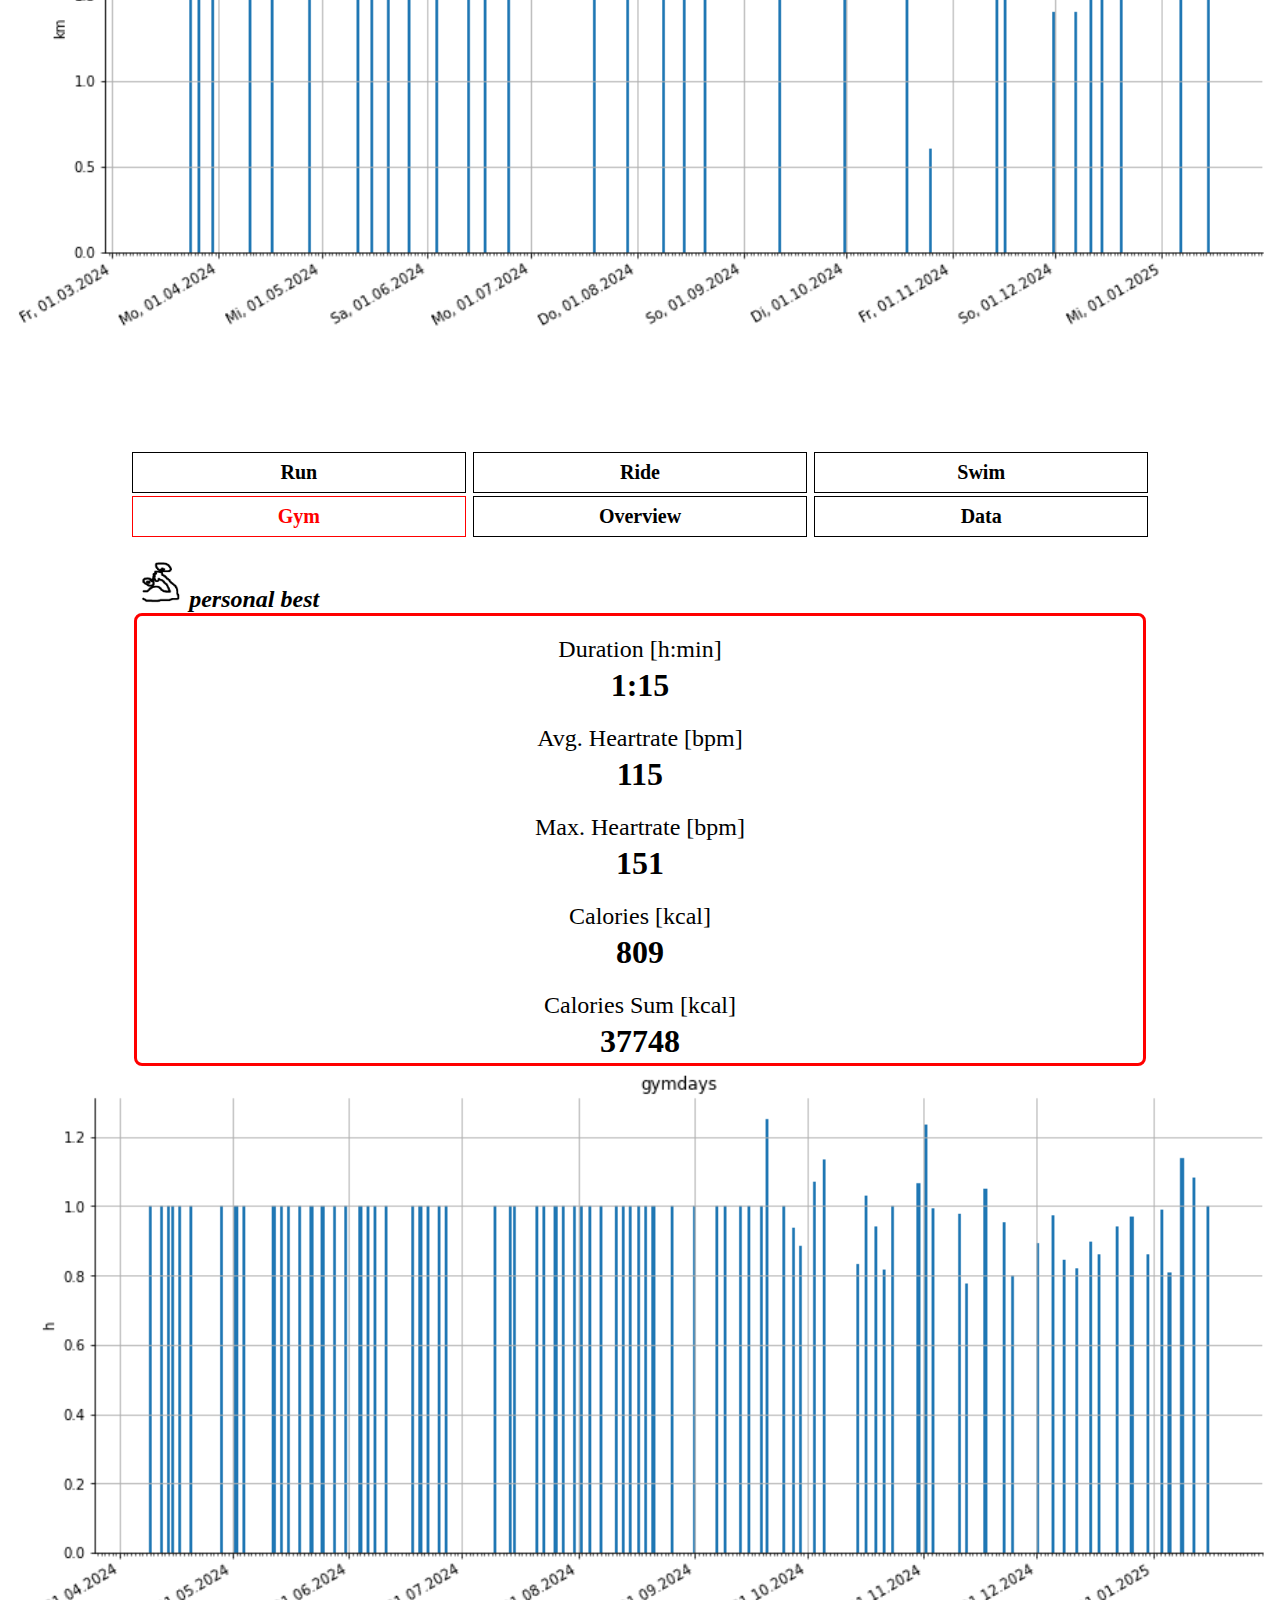
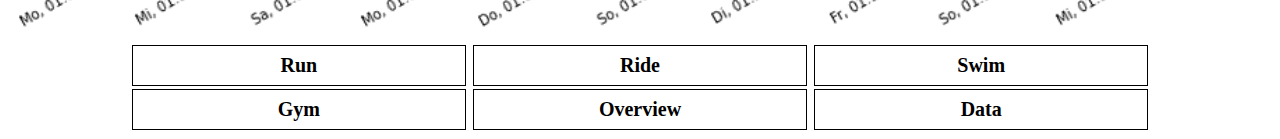
==== commit 0ac2be87: "Update index.html" ====
--- a/index.html
+++ b/index.html
@@ -69,6 +69,7 @@
 
 
 
+
 <body>
 <header>        
 <a style="padding: 0; margin: 0; font-size: 2em; font-weight: bold">Sports Report</a></br>
@@ -304,13 +305,13 @@
             <td id="recordunit">Calories [kcal]</td>
            </tr>
         <tr>
-            <td id="recordvalue">397</td>
+            <td id="recordvalue">809</td>
            </tr>
            <tr>
             <td id="recordunit">Calories Sum [kcal]</td>
            </tr>
         <tr>
-            <td id="recordvalue">6533</td>
+            <td id="recordvalue">37748</td>
            </tr>
 </table>
 
@@ -329,5 +330,3 @@
 </main>
 </body>
 </html>
-
-    
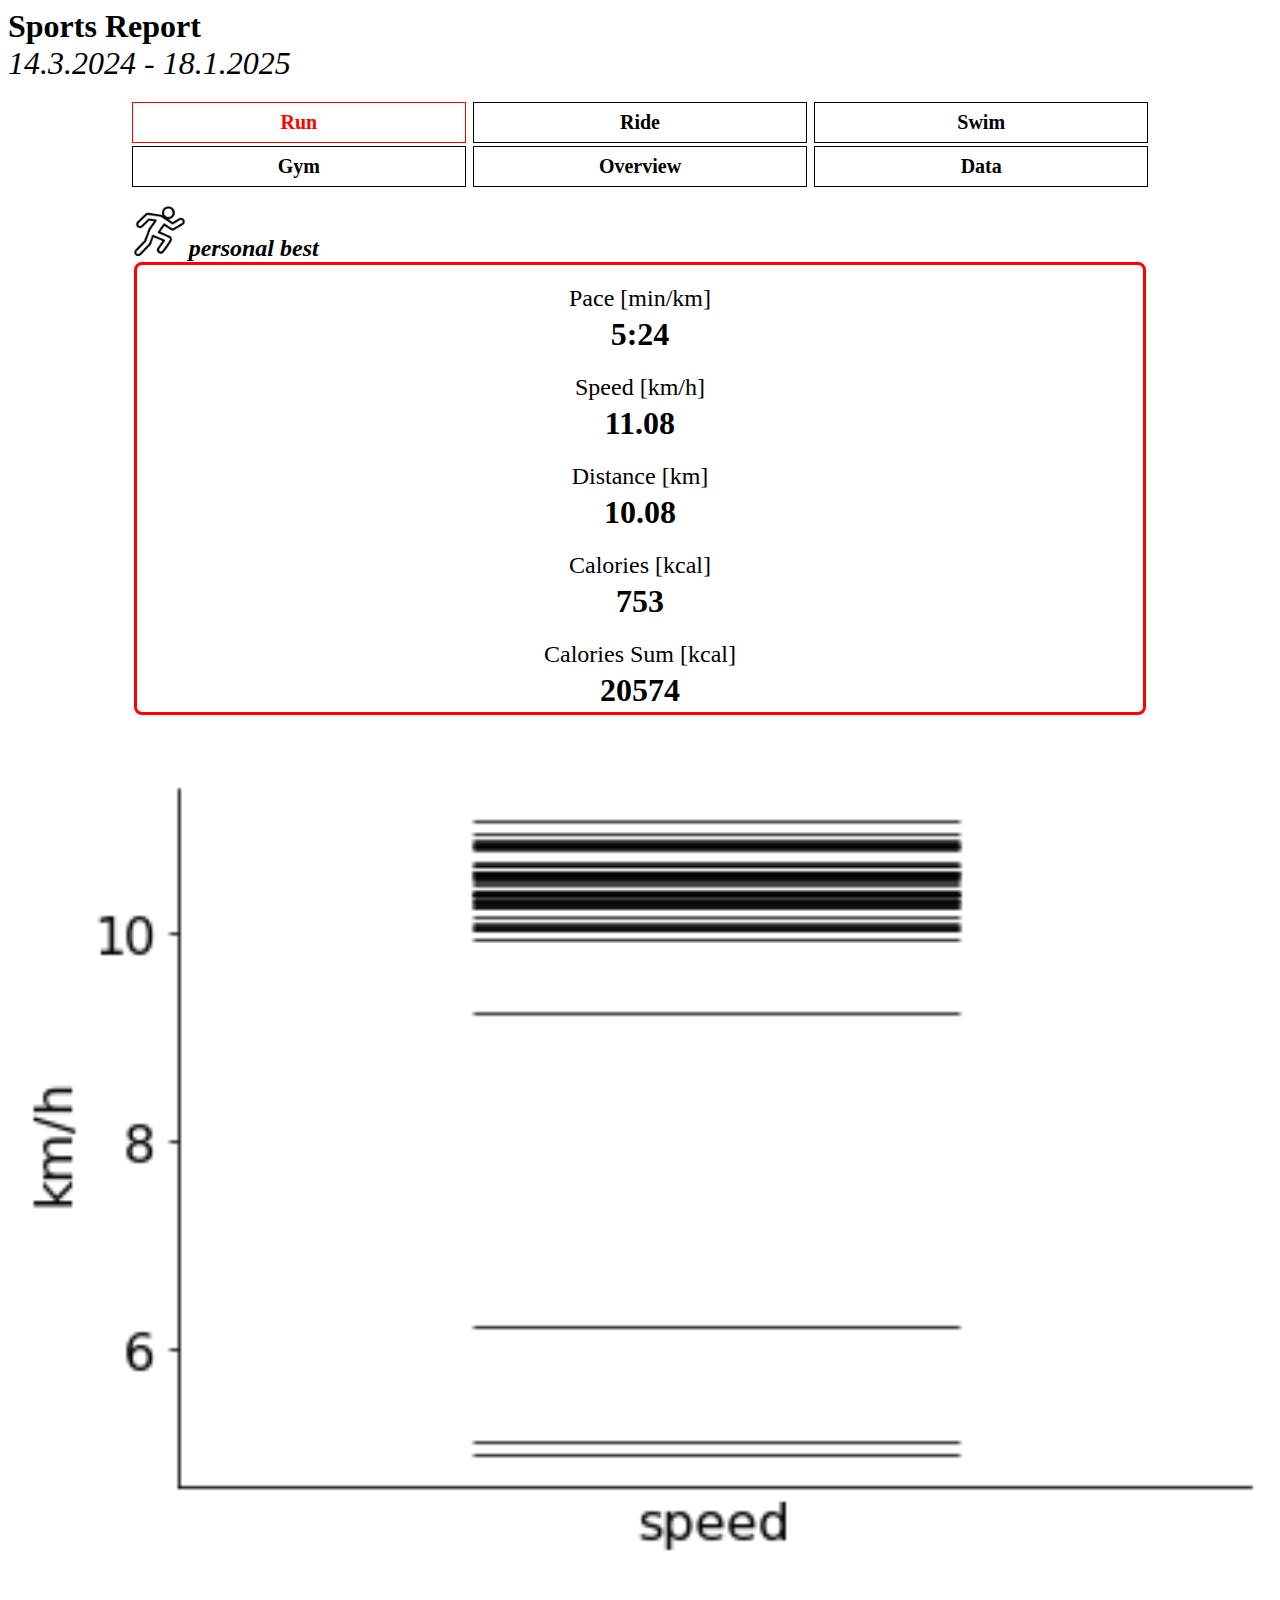
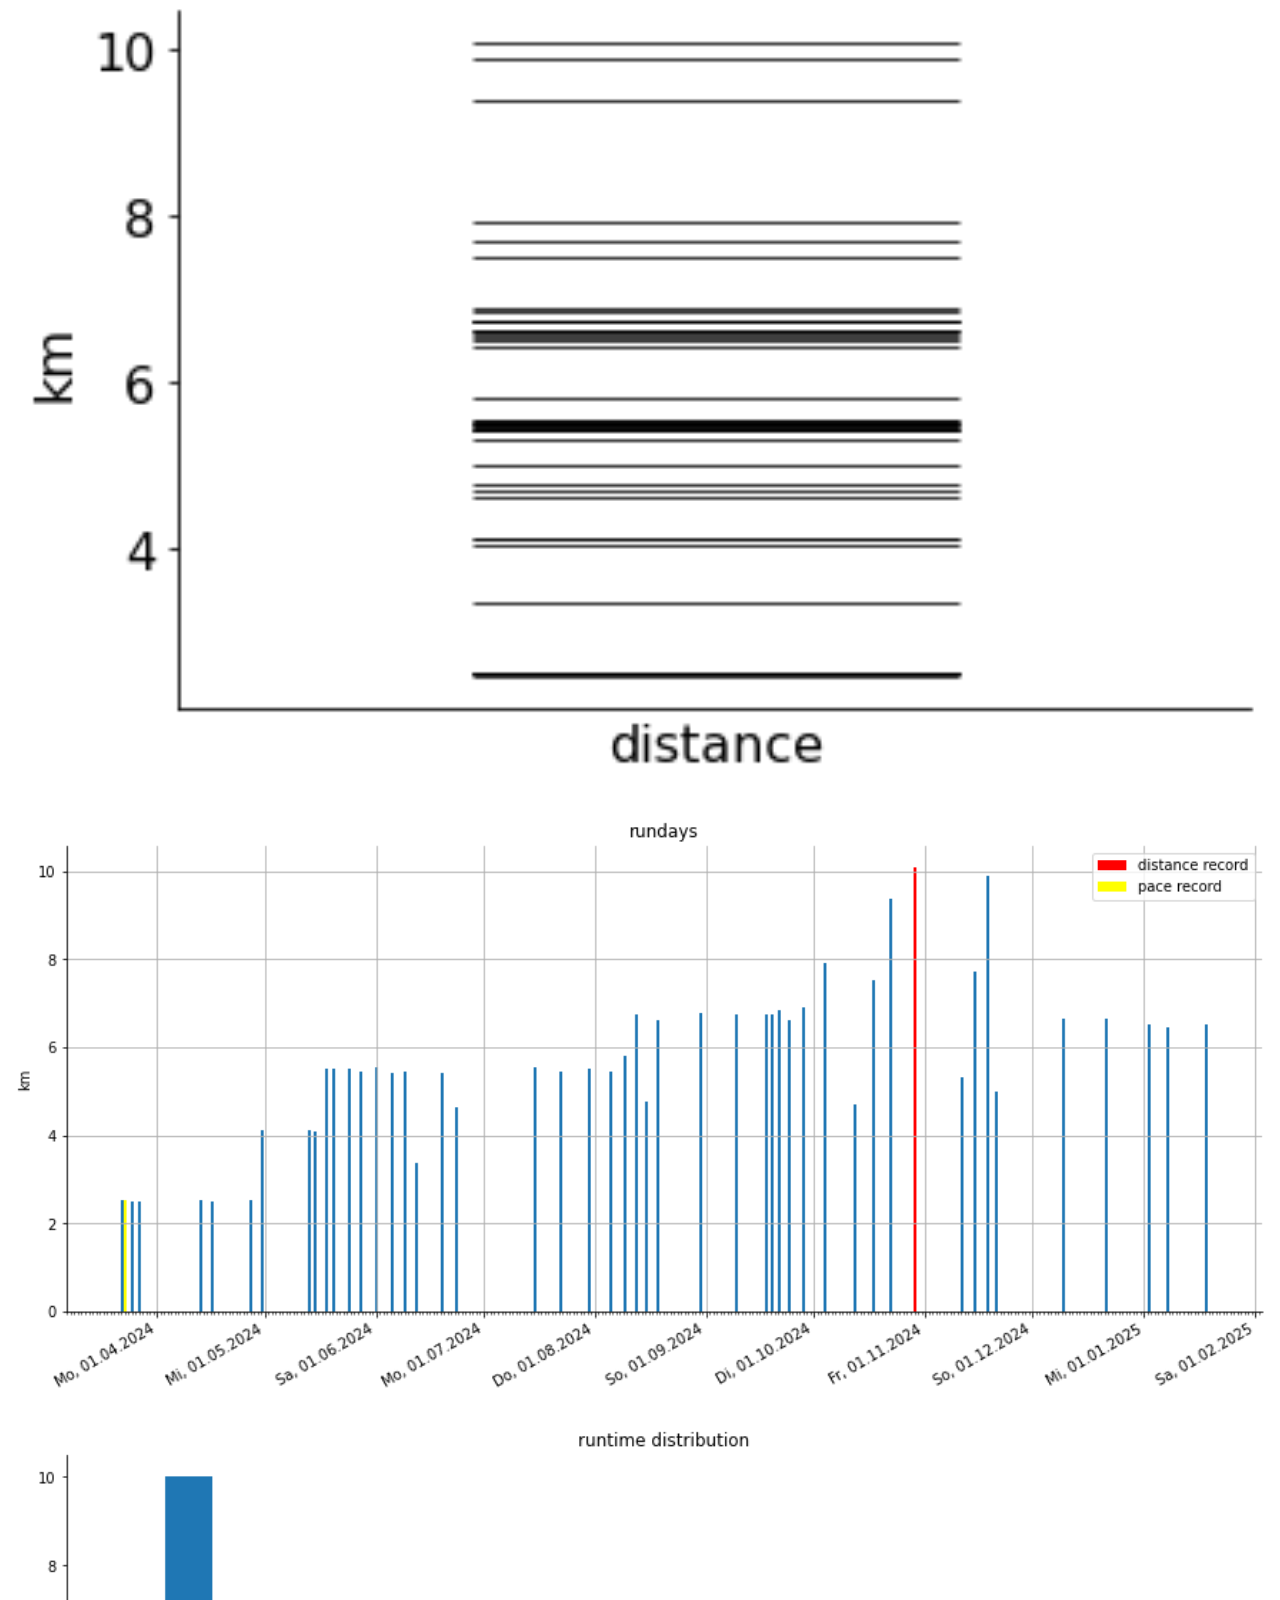
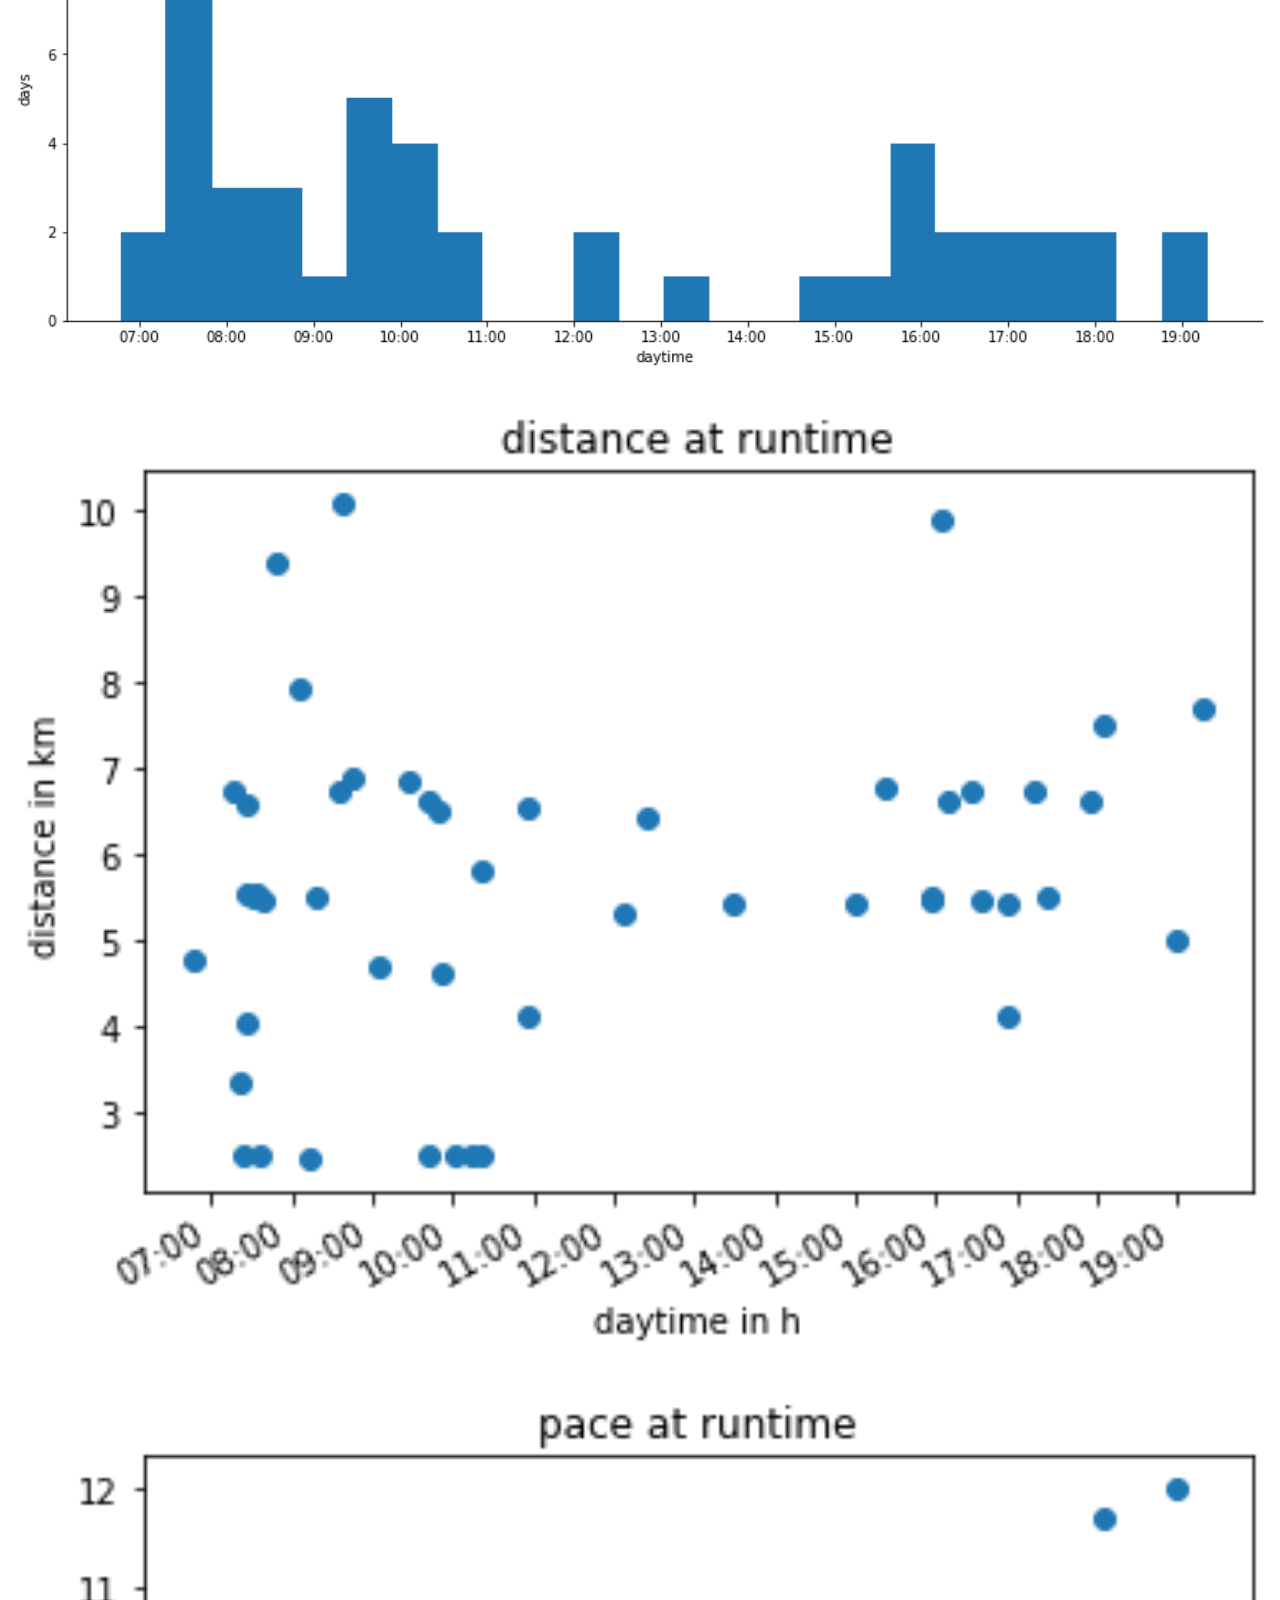
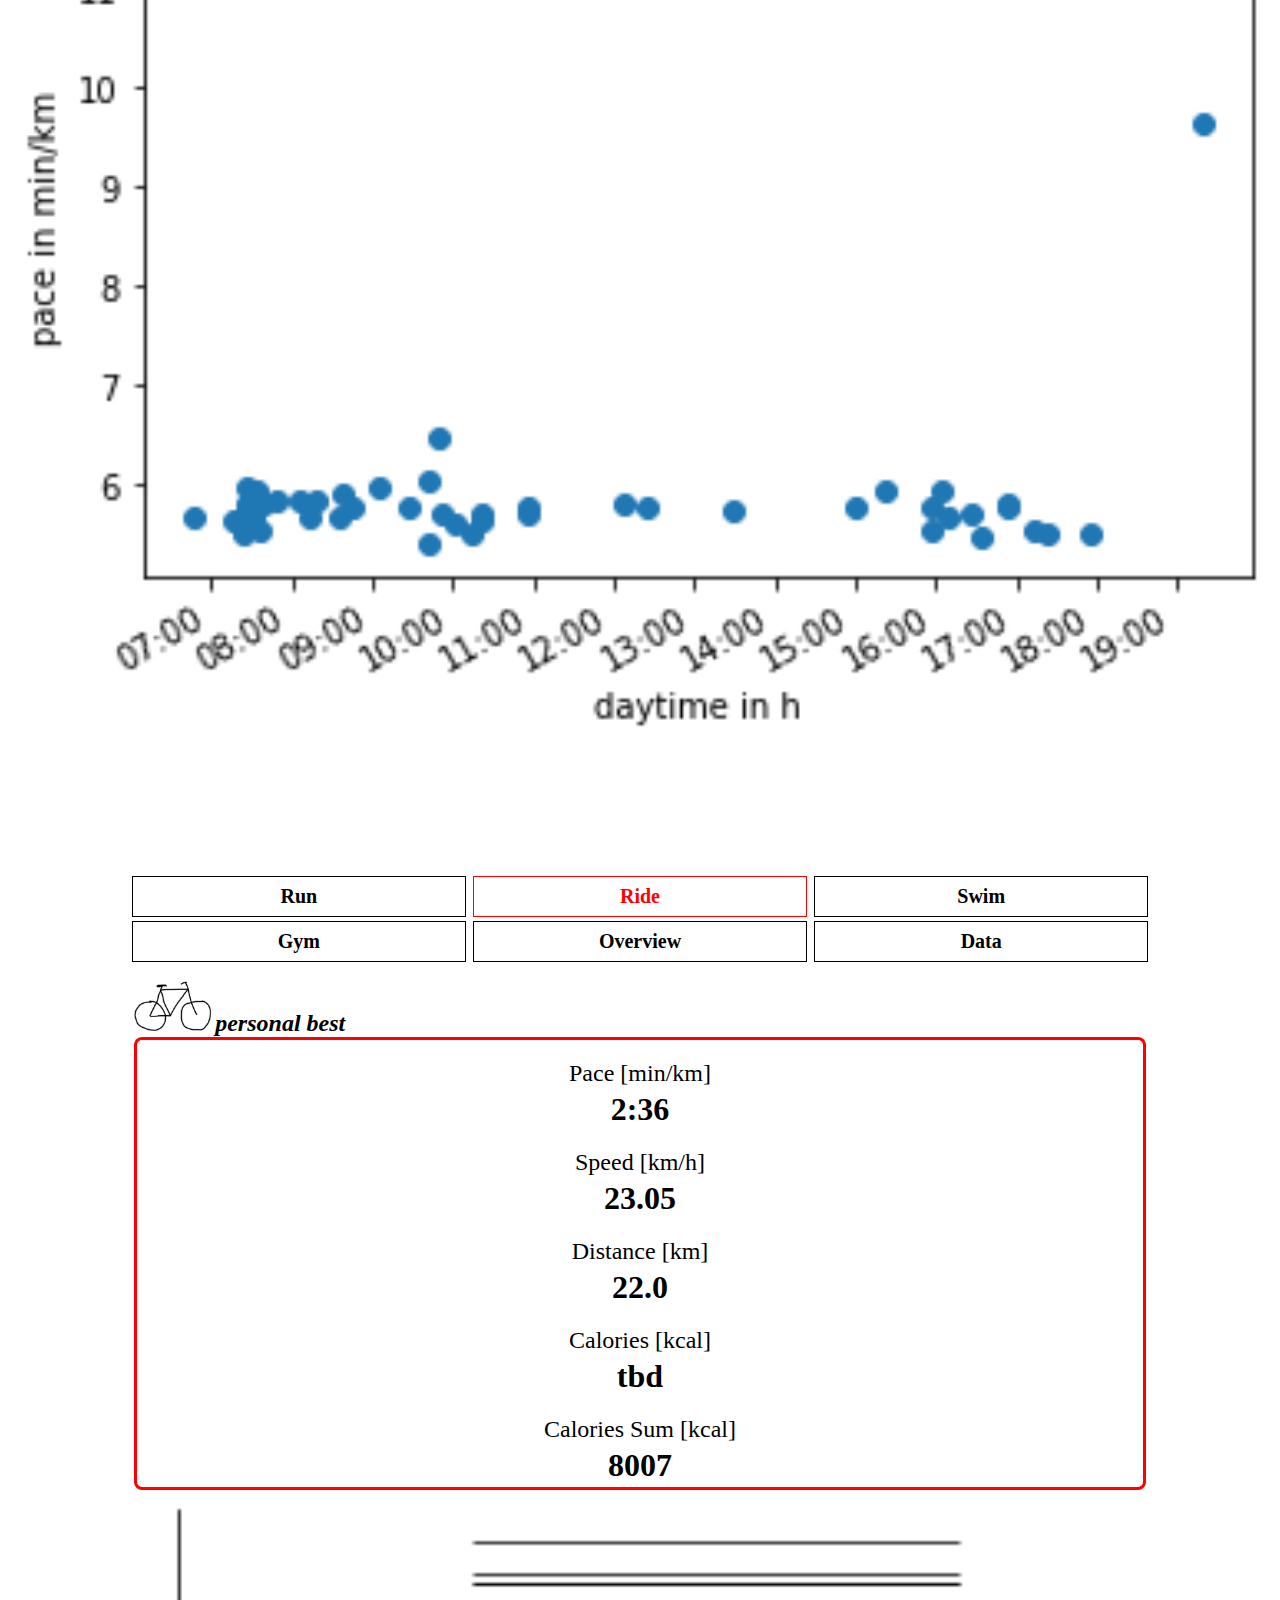
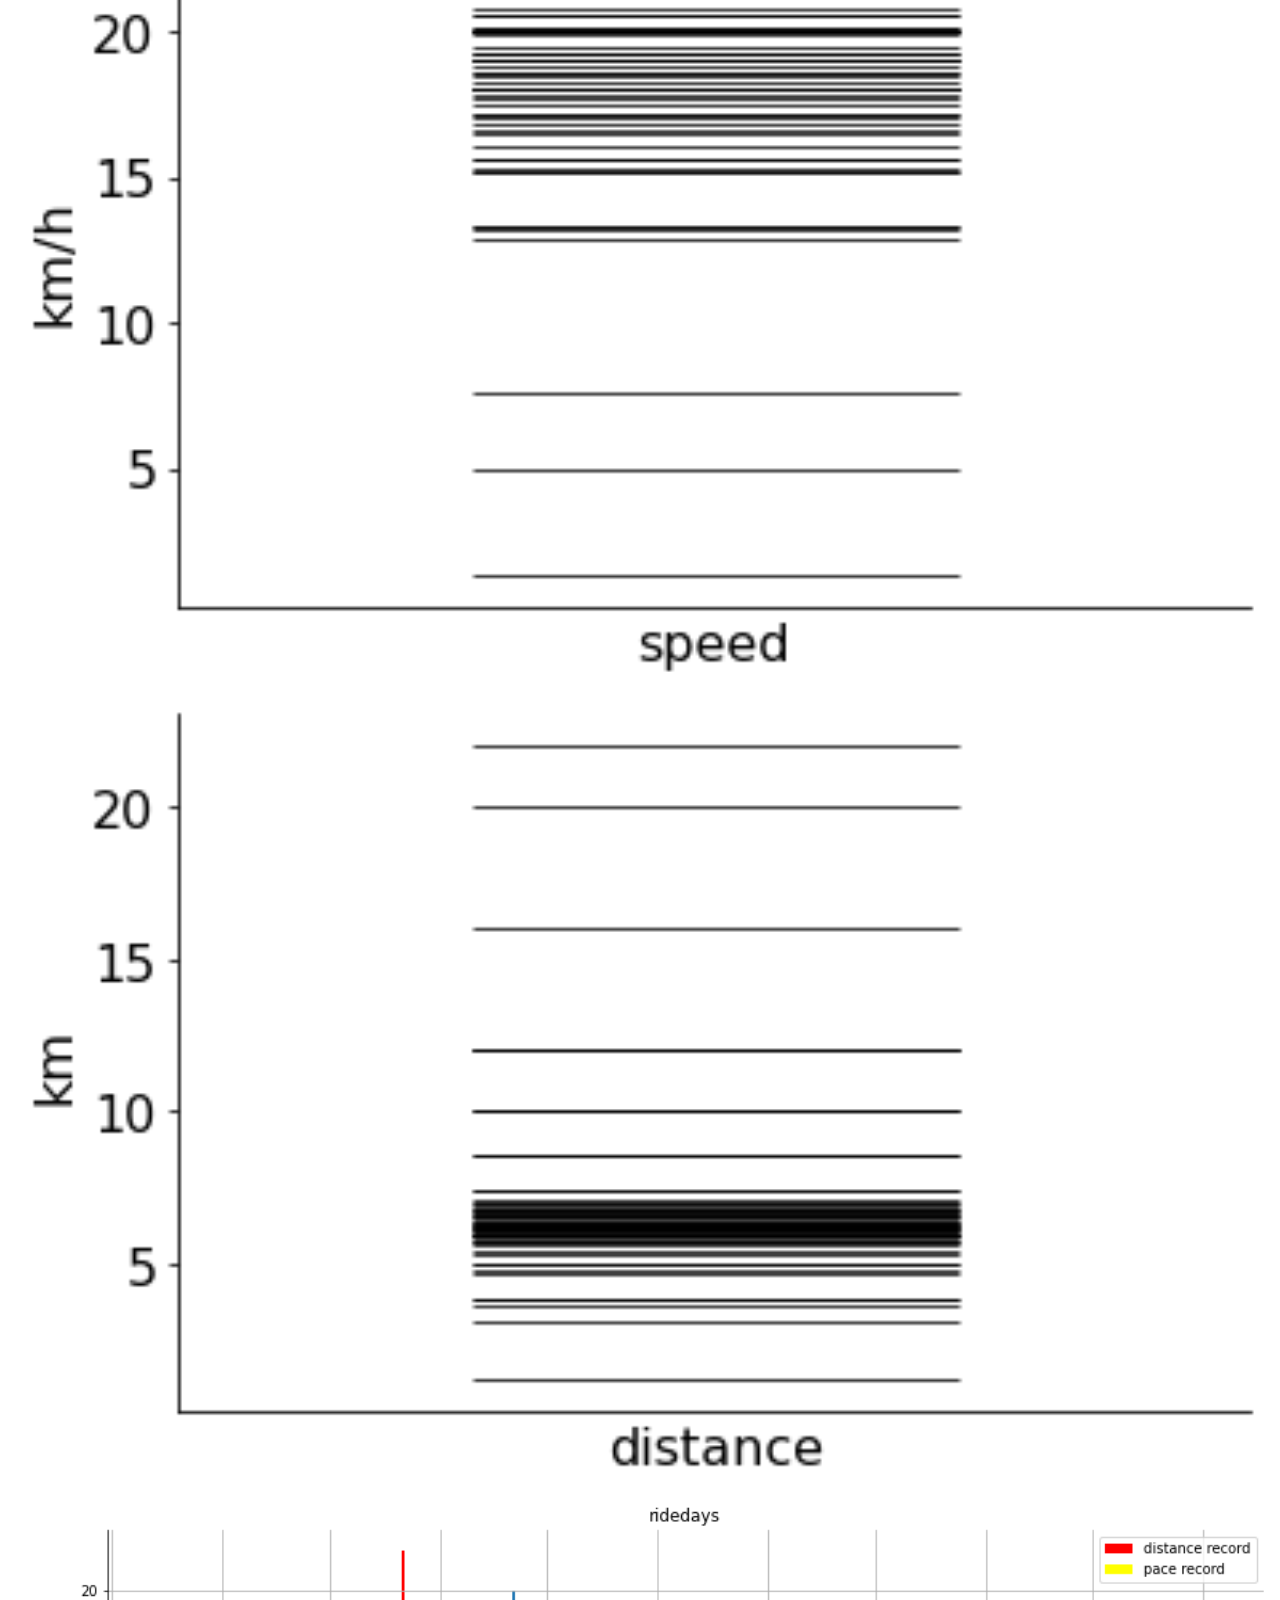
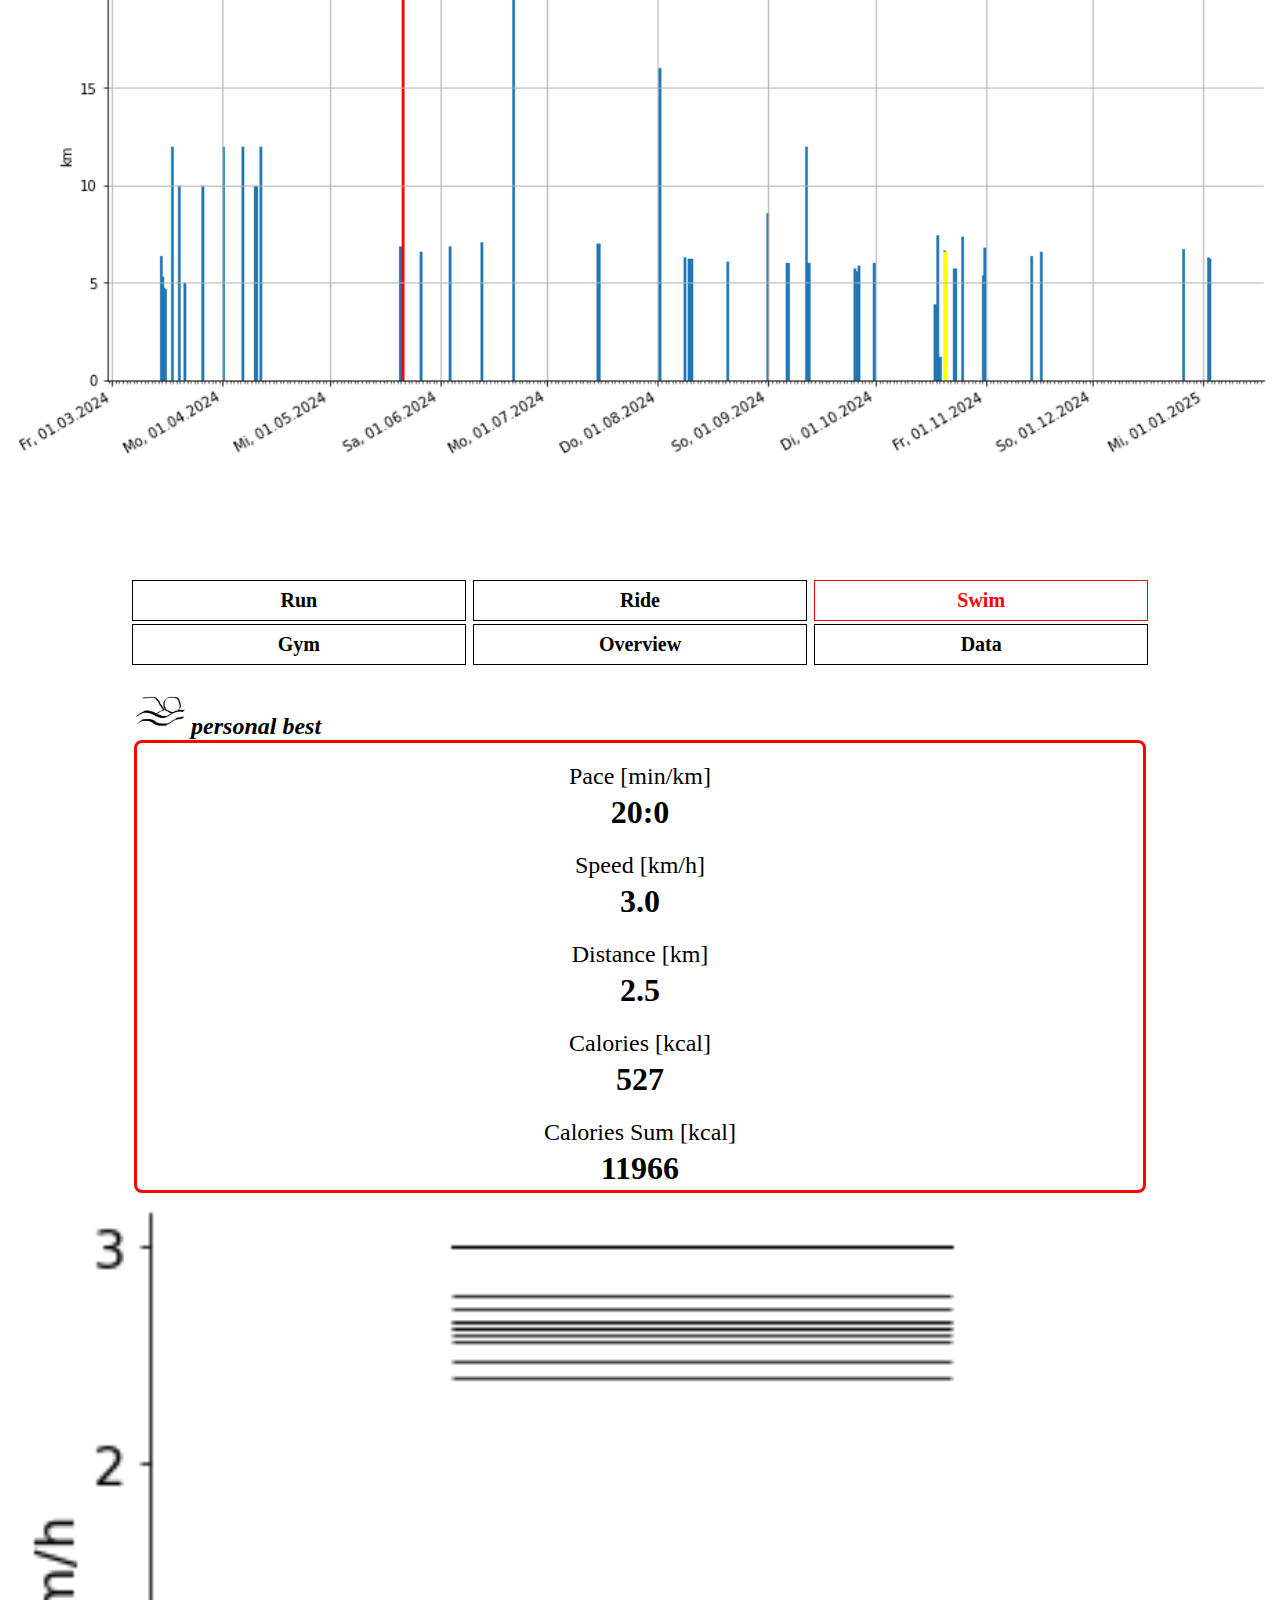
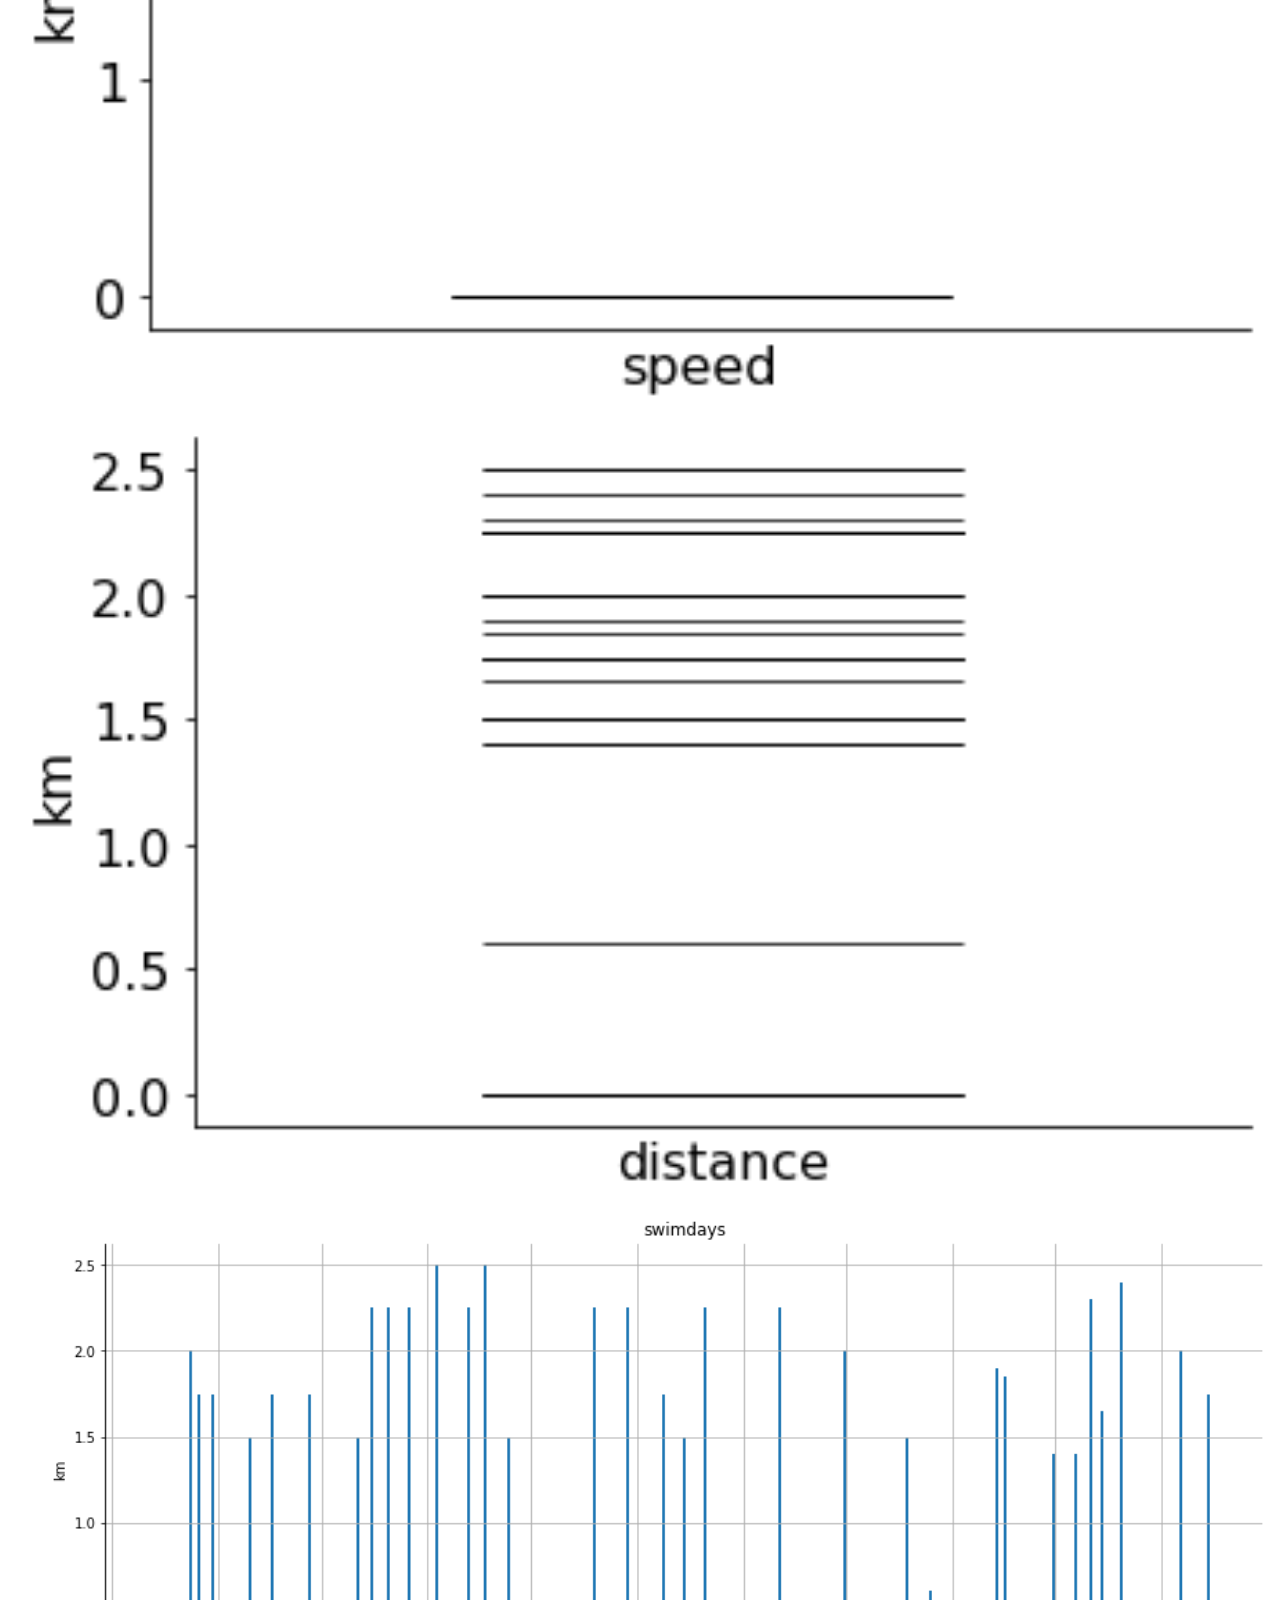
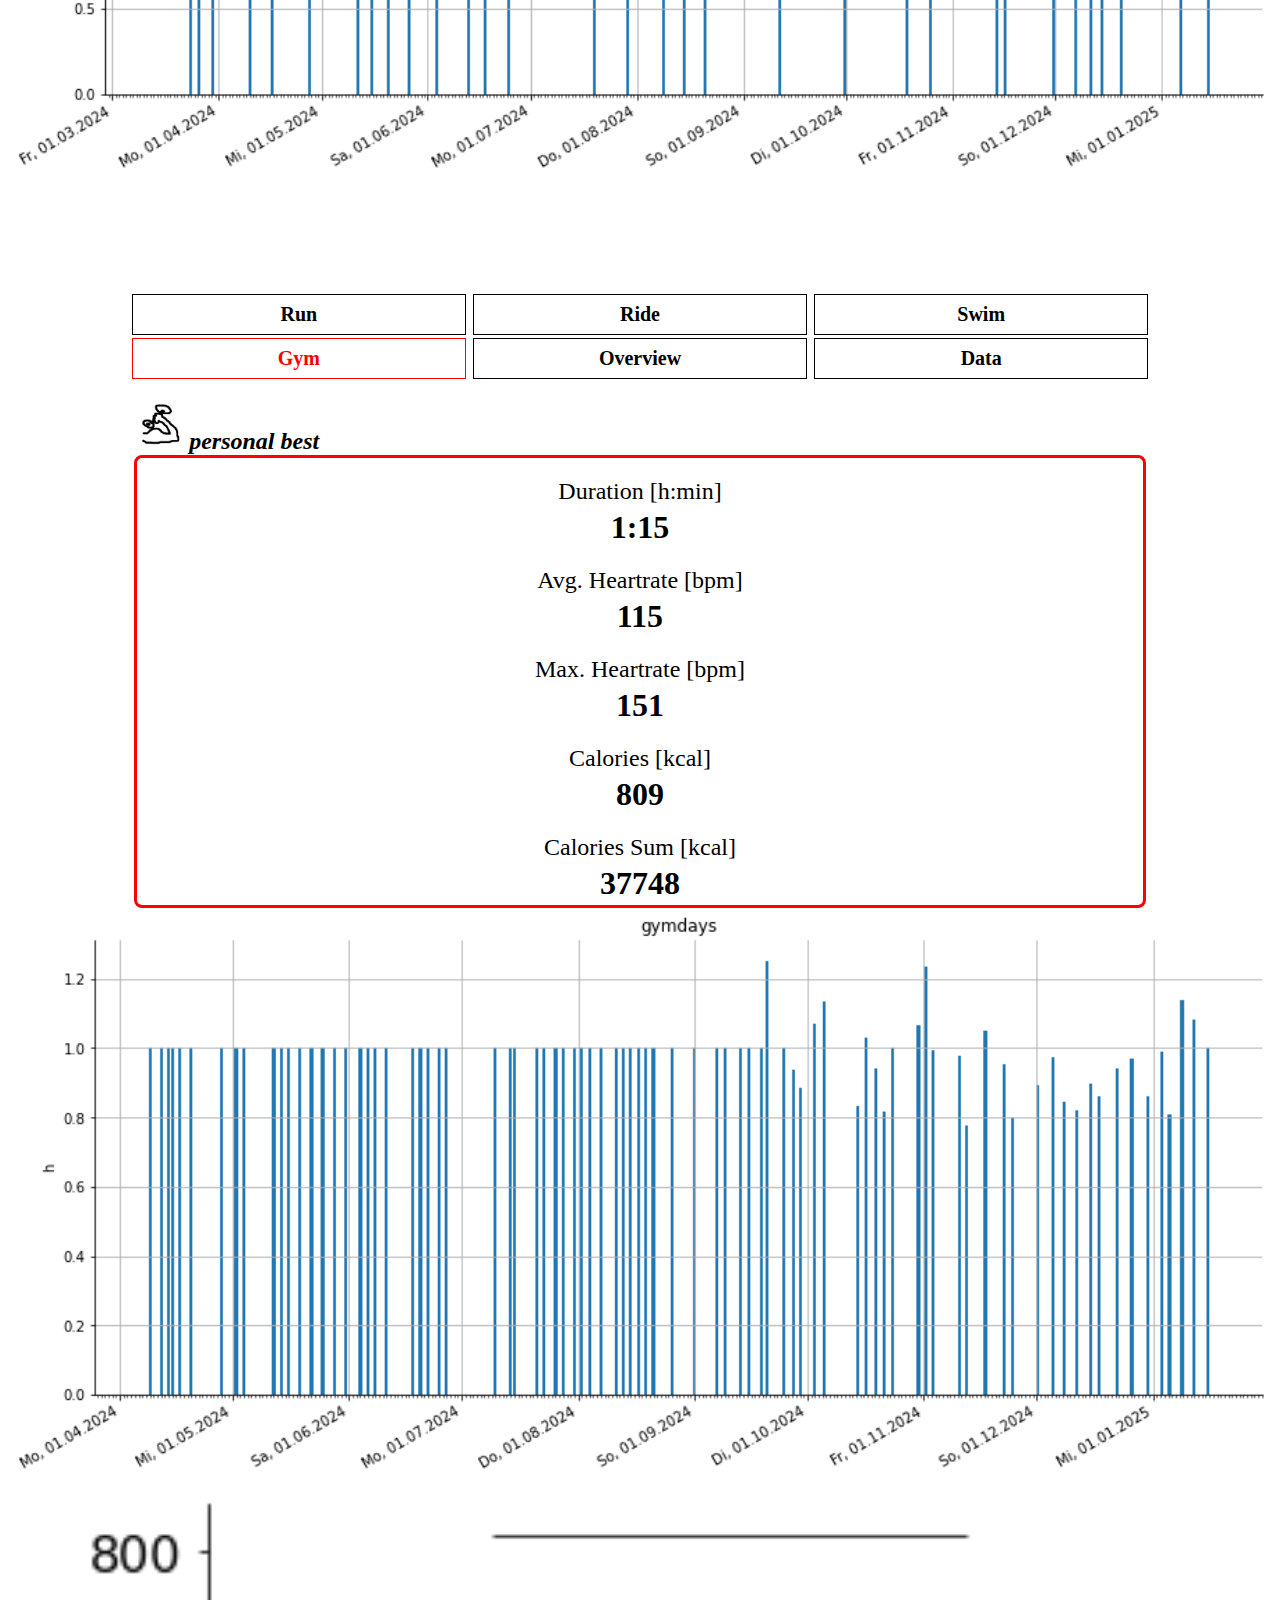
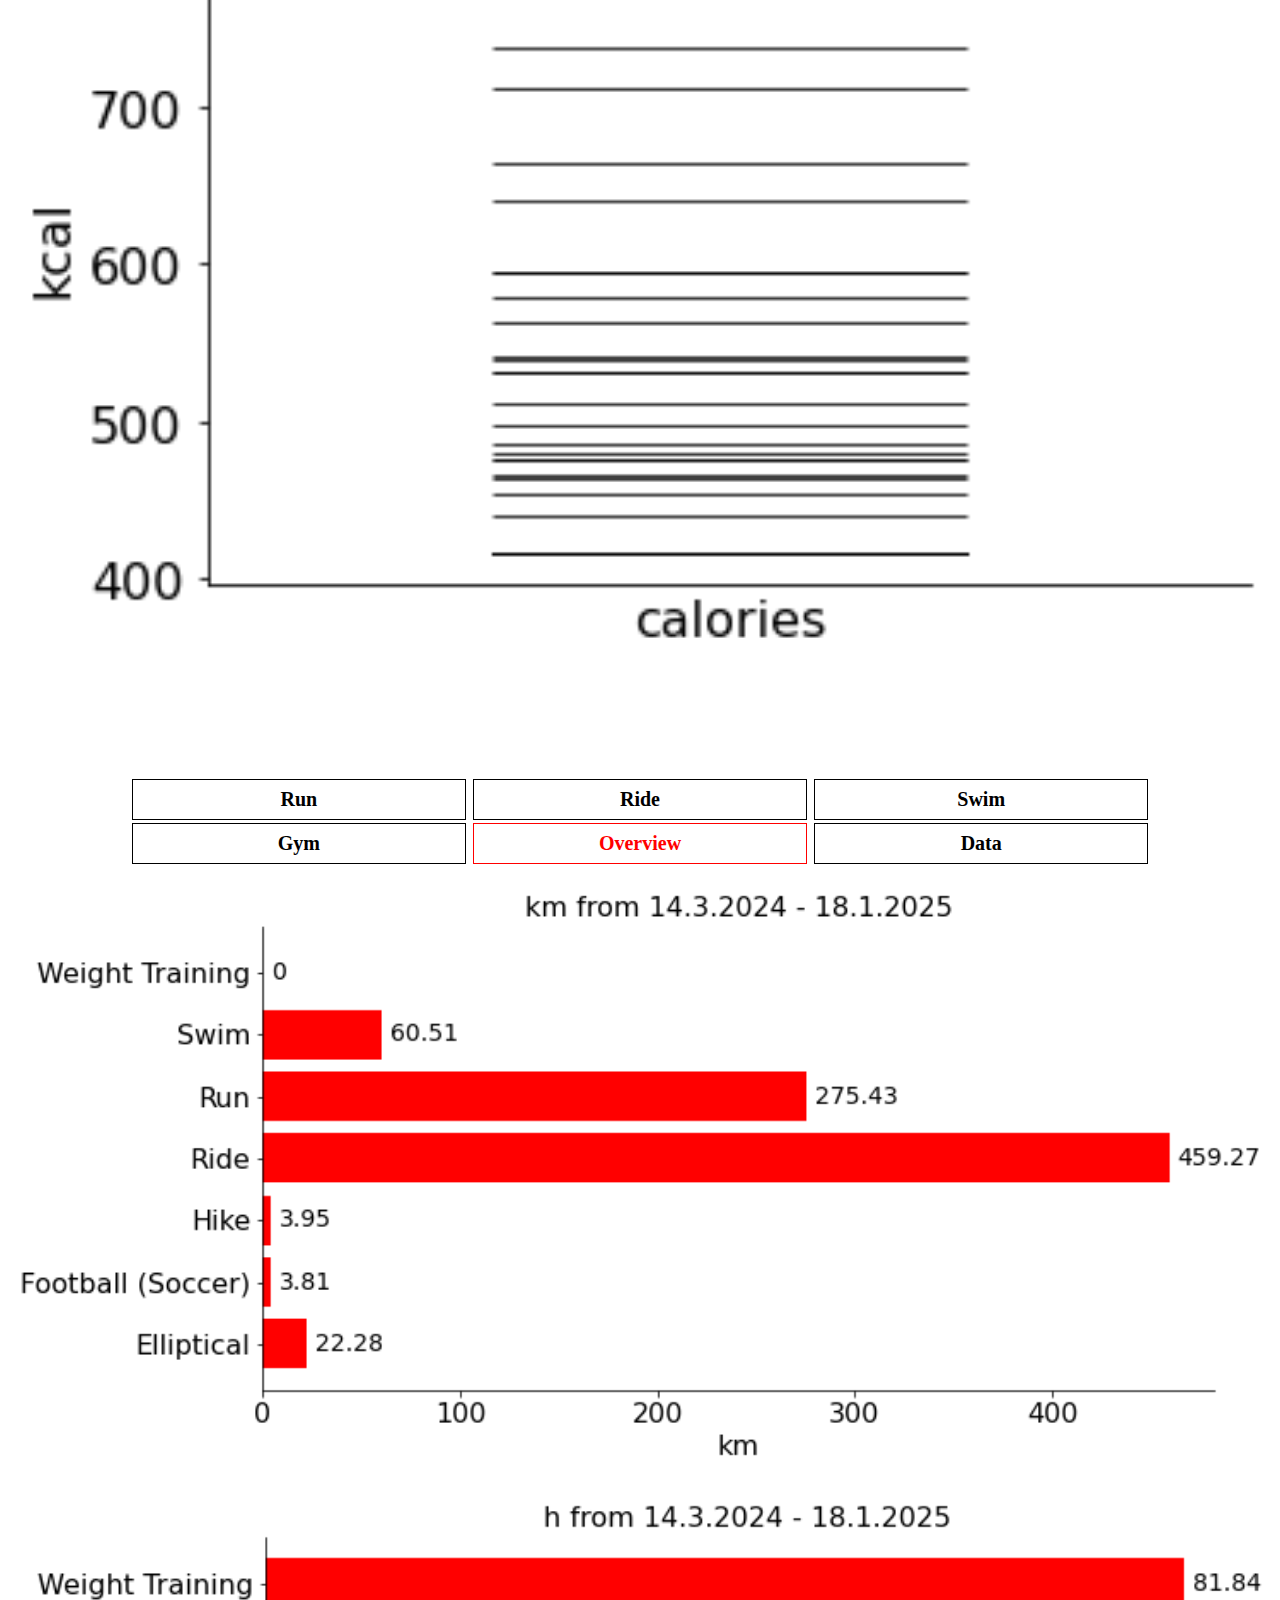
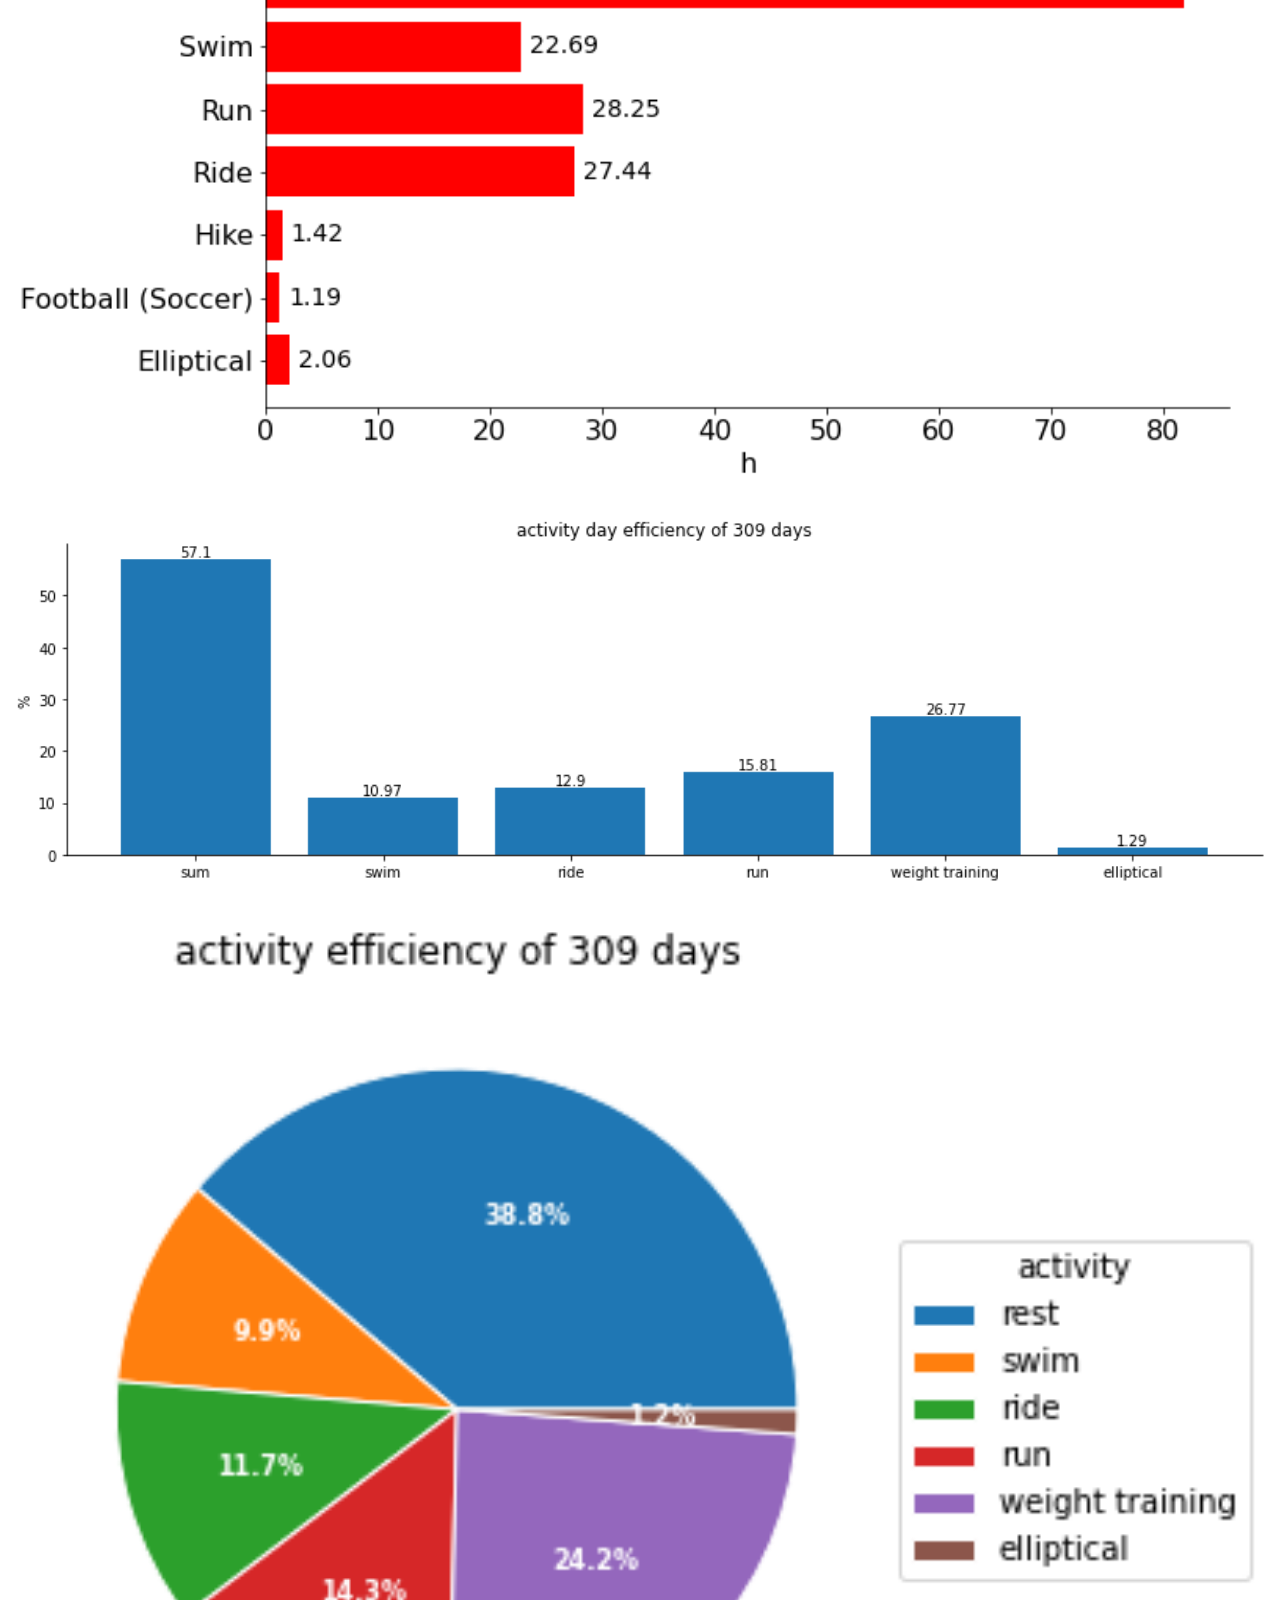
==== commit 37eb9fe0: "Update index.html" ====
--- a/index.html
+++ b/index.html
@@ -66,10 +66,6 @@
 </style>
 	<title>Sports Report</title>
 </head>
-
-
-
-
 <body>
 <header>        
 <a style="padding: 0; margin: 0; font-size: 2em; font-weight: bold">Sports Report</a></br>
@@ -125,7 +121,8 @@
 </table></br>
 
 </br></br>
-<img src='records_run.png' width="100%"></br></br>
+<img src='records_run_speed.png' width="100%"></br></br>
+<img src='records_run_dist.png' width="100%"></br></br>
 <img src='rundays.png' width="100%"></br></br>
 <img src='runtime_distribution.png' width="100%"></br></br>
 <img src='distance_at_runtime.png' width="100%"></br></br>
@@ -179,11 +176,124 @@
             <td id="recordunit">Calories Sum [kcal]</td>
            </tr>
         <tr>
-            <td id="recordvalue">0</td>
+            <td id="recordvalue">8007</td>
            </tr>
 </table>
-<img src='records_ride.png' width="100%"></br>
+<img src='records_ride_speed.png' width="100%"></br>
+<img src='records_ride_dist.png' width="100%"></br>
 <img src='ridedays.png' width="100%"></br>
+
+<p id="swimlink"></p>
+<a style="padding: 0; margin: 0; font-size: 2em; font-weight: bold; color: white">Sports Report</a></br>
+<a style="padding: 0; margin: 0; font-size: 2em; font-style: italic; color: white">14.3.2024 - 18.1.2025</a></br></br>
+
+<nav>
+<ul>
+<li><a href="#top">Run</a></li>
+<li><a href="#ridelink">Ride</a></li>
+<li style="border-color: red"><a style="color: red">Swim</a></li>
+<li><a href="#gymlink">Gym</a></li>
+<li><a href="#overviewlink">Overview</a></li>
+<li><a href="#top">Data</a></li>
+</ul>
+</nav>
+
+</br>
+<img style="margin-left: 10%" src='pikto_swim.jpeg' height="50"> 
+<a id="persbest">personal best</a></br>
+
+<table id="recordtable">
+          <tr>
+            <td id="recordunit">Pace [min/km]</td>
+           </tr>
+          <tr>
+            <td id="recordvalue">20:0</td>
+           </tr>
+           <tr>
+            <td id="recordunit">Speed [km/h]</td>
+           </tr>
+           <tr>
+            <td id="recordvalue">3.0</td>
+           </tr>
+           <tr>
+            <td id="recordunit">Distance [km]</td>
+           </tr>
+           <tr>
+            <td id="recordvalue">2.5</td>
+           </tr>
+            <tr>
+            <td id="recordunit">Calories [kcal]</td>
+           </tr>
+        <tr>
+            <td id="recordvalue">527</td>
+           </tr>
+           <tr>
+            <td id="recordunit">Calories Sum [kcal]</td>
+           </tr>
+        <tr>
+            <td id="recordvalue">11966</td>
+           </tr>
+</table>
+
+            <img src='records_swim_speed.png' width="100%"></br>
+            <img src='records_swim_dist.png' width="100%"></br>
+            <img src='swimdays.png' width="100%"></br>
+            
+
+<p id="gymlink"></p>
+<a style="padding: 0; margin: 0; font-size: 2em; font-weight: bold; color: white">Sports Report</a></br>
+<a style="padding: 0; margin: 0; font-size: 2em; font-style: italic; color: white">14.3.2024 - 18.1.2025</a></br></br>
+
+<nav>
+<ul>
+<li><a href="#top">Run</a></li>
+<li><a href="#ridelink">Ride</a></li>
+<li><a href="#swimlink">Swim</a></li>
+<li style="border-color: red"><a style="color: red">Gym</a></li>
+<li><a href="#overviewlink">Overview</a></li>
+<li><a href="#top">Data</a></li>
+</ul>
+</nav>
+
+</br>
+<img style="margin-left: 10%" src='pikto_gym.jpeg' height="50"> 
+<a id="persbest">personal best</a></br>
+
+<table id="recordtable">
+          <tr>
+            <td id="recordunit">Duration [h:min]</td>
+           </tr>
+          <tr>
+            <td id="recordvalue">1:15</td>
+           </tr>
+           <tr>
+            <td id="recordunit">Avg. Heartrate [bpm]</td>
+           </tr>
+           <tr>
+            <td id="recordvalue">115</td>
+           </tr>
+           <tr>
+            <td id="recordunit">Max. Heartrate [bpm]</td>
+           </tr>
+           <tr>
+            <td id="recordvalue">151</td>
+           </tr>
+            <tr>
+            <td id="recordunit">Calories [kcal]</td>
+           </tr>
+        <tr>
+            <td id="recordvalue">809</td>
+           </tr>
+           <tr>
+            <td id="recordunit">Calories Sum [kcal]</td>
+           </tr>
+        <tr>
+            <td id="recordvalue">37748</td>
+           </tr>
+</table>
+
+<img src='gymdays.png' width="100%"></br>
+<img src='records_gym_calories.png' width="100%"></br>
 
 <p id="overviewlink"></p>
 <a style="padding: 0; margin: 0; font-size: 2em; font-weight: bold; color: white">Sports Report</a></br>
@@ -208,115 +318,6 @@
             <img src='overall_sportsdays.png' width="100%"></br></br>
             <img src='overall_sportsevents.png' width="100%"></br></br>
 
-<p id="swimlink"></p>
-<a style="padding: 0; margin: 0; font-size: 2em; font-weight: bold; color: white">Sports Report</a></br>
-<a style="padding: 0; margin: 0; font-size: 2em; font-style: italic; color: white">14.3.2024 - 18.1.2025</a></br></br>
-
-<nav>
-<ul>
-<li><a href="#top">Run</a></li>
-<li><a href="#ridelink">Ride</a></li>
-<li style="border-color: red"><a style="color: red">Swim</a></li>
-<li><a href="#gymlink">Gym</a></li>
-<li><a href="#overviewlink">Overview</a></li>
-<li><a href="#top">Data</a></li>
-</ul>
-</nav>
-
-</br>
-<img style="margin-left: 10%" src='pikto_swim.jpeg' height="50"> 
-<a id="persbest">personal best</a></br>
-
-<table id="recordtable">
-          <tr>
-            <td id="recordunit">Pace [min/km]</td>
-           </tr>
-          <tr>
-            <td id="recordvalue">20:0</td>
-           </tr>
-           <tr>
-            <td id="recordunit">Speed [km/h]</td>
-           </tr>
-           <tr>
-            <td id="recordvalue">3.0</td>
-           </tr>
-           <tr>
-            <td id="recordunit">Distance [km]</td>
-           </tr>
-           <tr>
-            <td id="recordvalue">2.5</td>
-           </tr>
-            <tr>
-            <td id="recordunit">Calories [kcal]</td>
-           </tr>
-        <tr>
-            <td id="recordvalue">527</td>
-           </tr>
-           <tr>
-            <td id="recordunit">Calories Sum [kcal]</td>
-           </tr>
-        <tr>
-            <td id="recordvalue">11966</td>
-           </tr>
-</table>
-
-
-            <img src='swimdays.png' width="100%"></br>
-
-<p id="gymlink"></p>
-<a style="padding: 0; margin: 0; font-size: 2em; font-weight: bold; color: white">Sports Report</a></br>
-<a style="padding: 0; margin: 0; font-size: 2em; font-style: italic; color: white">14.3.2024 - 18.1.2025</a></br></br>
-
-<nav>
-<ul>
-<li><a href="#top">Run</a></li>
-<li><a href="#ridelink">Ride</a></li>
-<li><a href="#swimlink">Swim</a></li>
-<li style="border-color: red"><a style="color: red">Gym</a></li>
-<li><a href="#overviewlink">Overview</a></li>
-<li><a href="#top">Data</a></li>
-</ul>
-</nav>
-
-</br>
-<img style="margin-left: 10%" src='pikto_gym.jpeg' height="50"> 
-<a id="persbest">personal best</a></br>
-
-<table id="recordtable">
-          <tr>
-            <td id="recordunit">Duration [h:min]</td>
-           </tr>
-          <tr>
-            <td id="recordvalue">1:15</td>
-           </tr>
-           <tr>
-            <td id="recordunit">Avg. Heartrate [bpm]</td>
-           </tr>
-           <tr>
-            <td id="recordvalue">115</td>
-           </tr>
-           <tr>
-            <td id="recordunit">Max. Heartrate [bpm]</td>
-           </tr>
-           <tr>
-            <td id="recordvalue">151</td>
-           </tr>
-            <tr>
-            <td id="recordunit">Calories [kcal]</td>
-           </tr>
-        <tr>
-            <td id="recordvalue">809</td>
-           </tr>
-           <tr>
-            <td id="recordunit">Calories Sum [kcal]</td>
-           </tr>
-        <tr>
-            <td id="recordvalue">37748</td>
-           </tr>
-</table>
-
-<img src='gymdays.png' width="100%"></br>
-
 <nav>
 <ul>
 <li><a href="#top">Run</a></li>
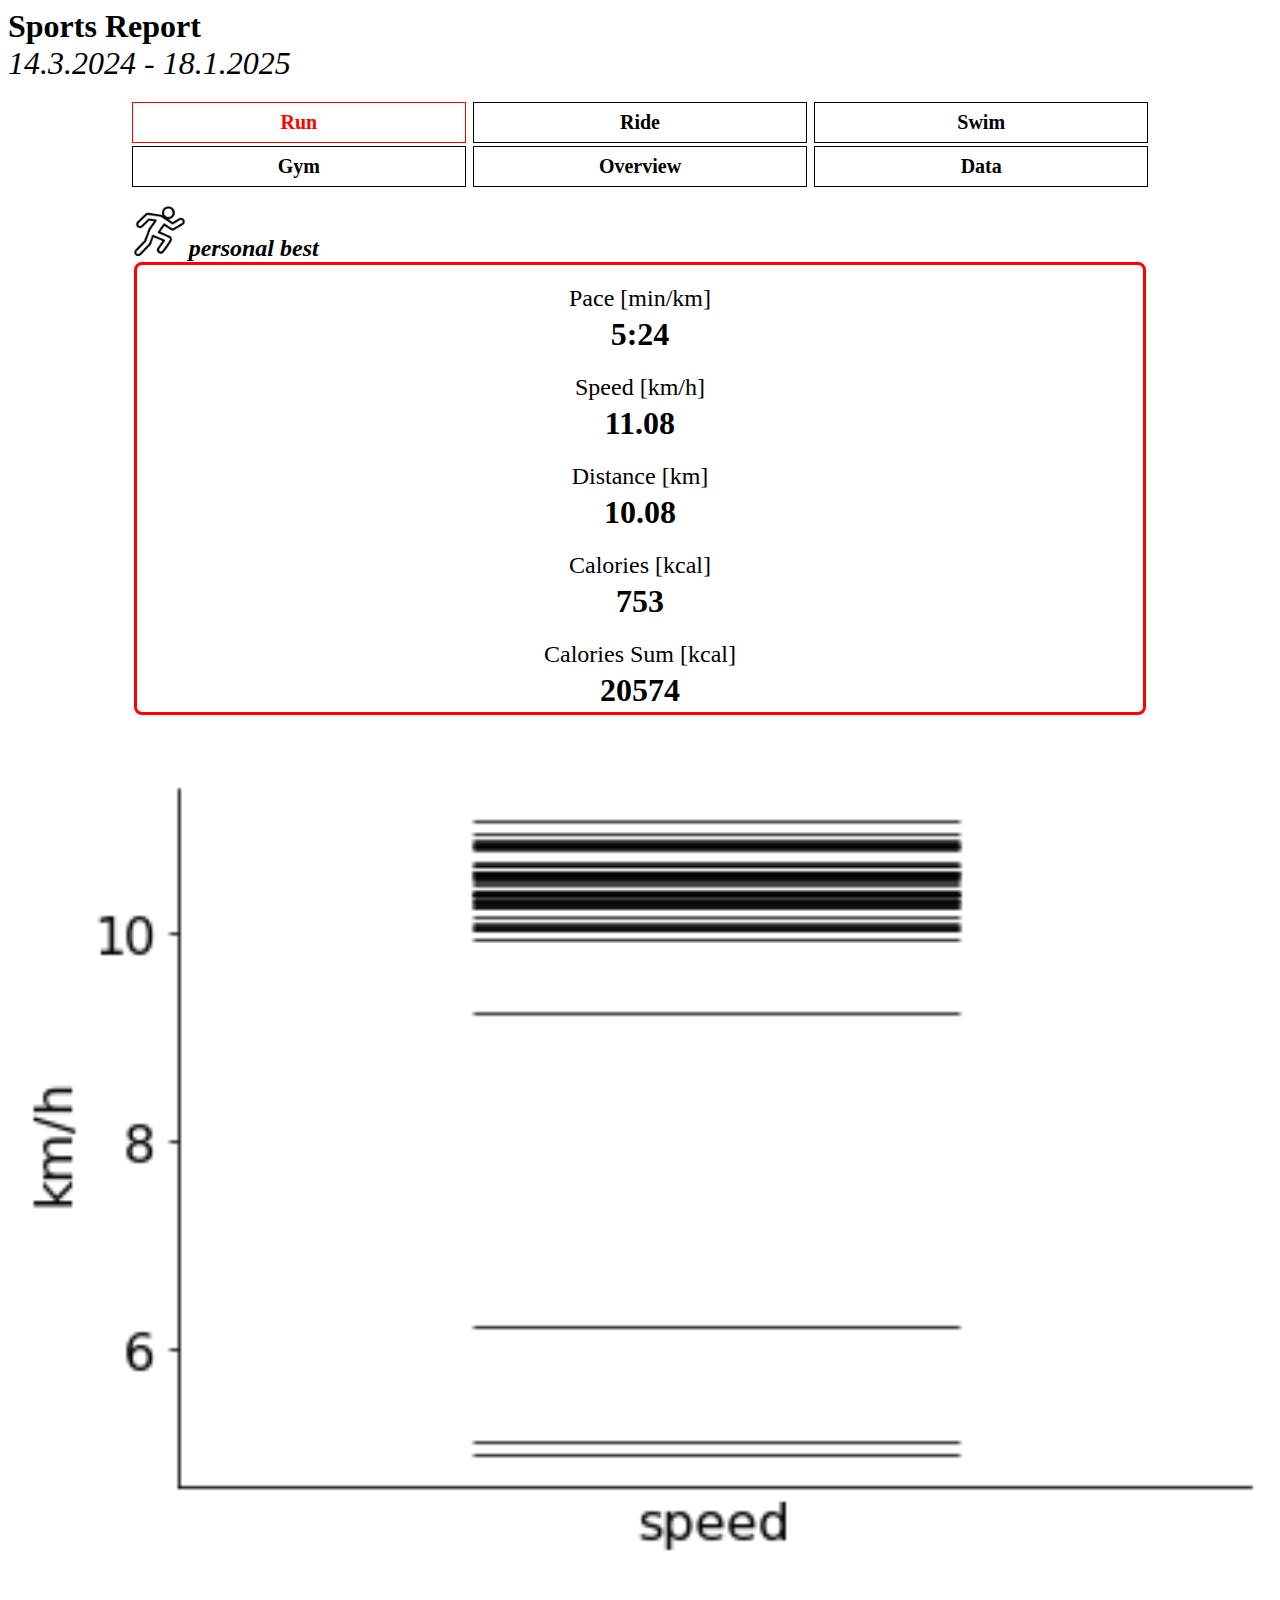
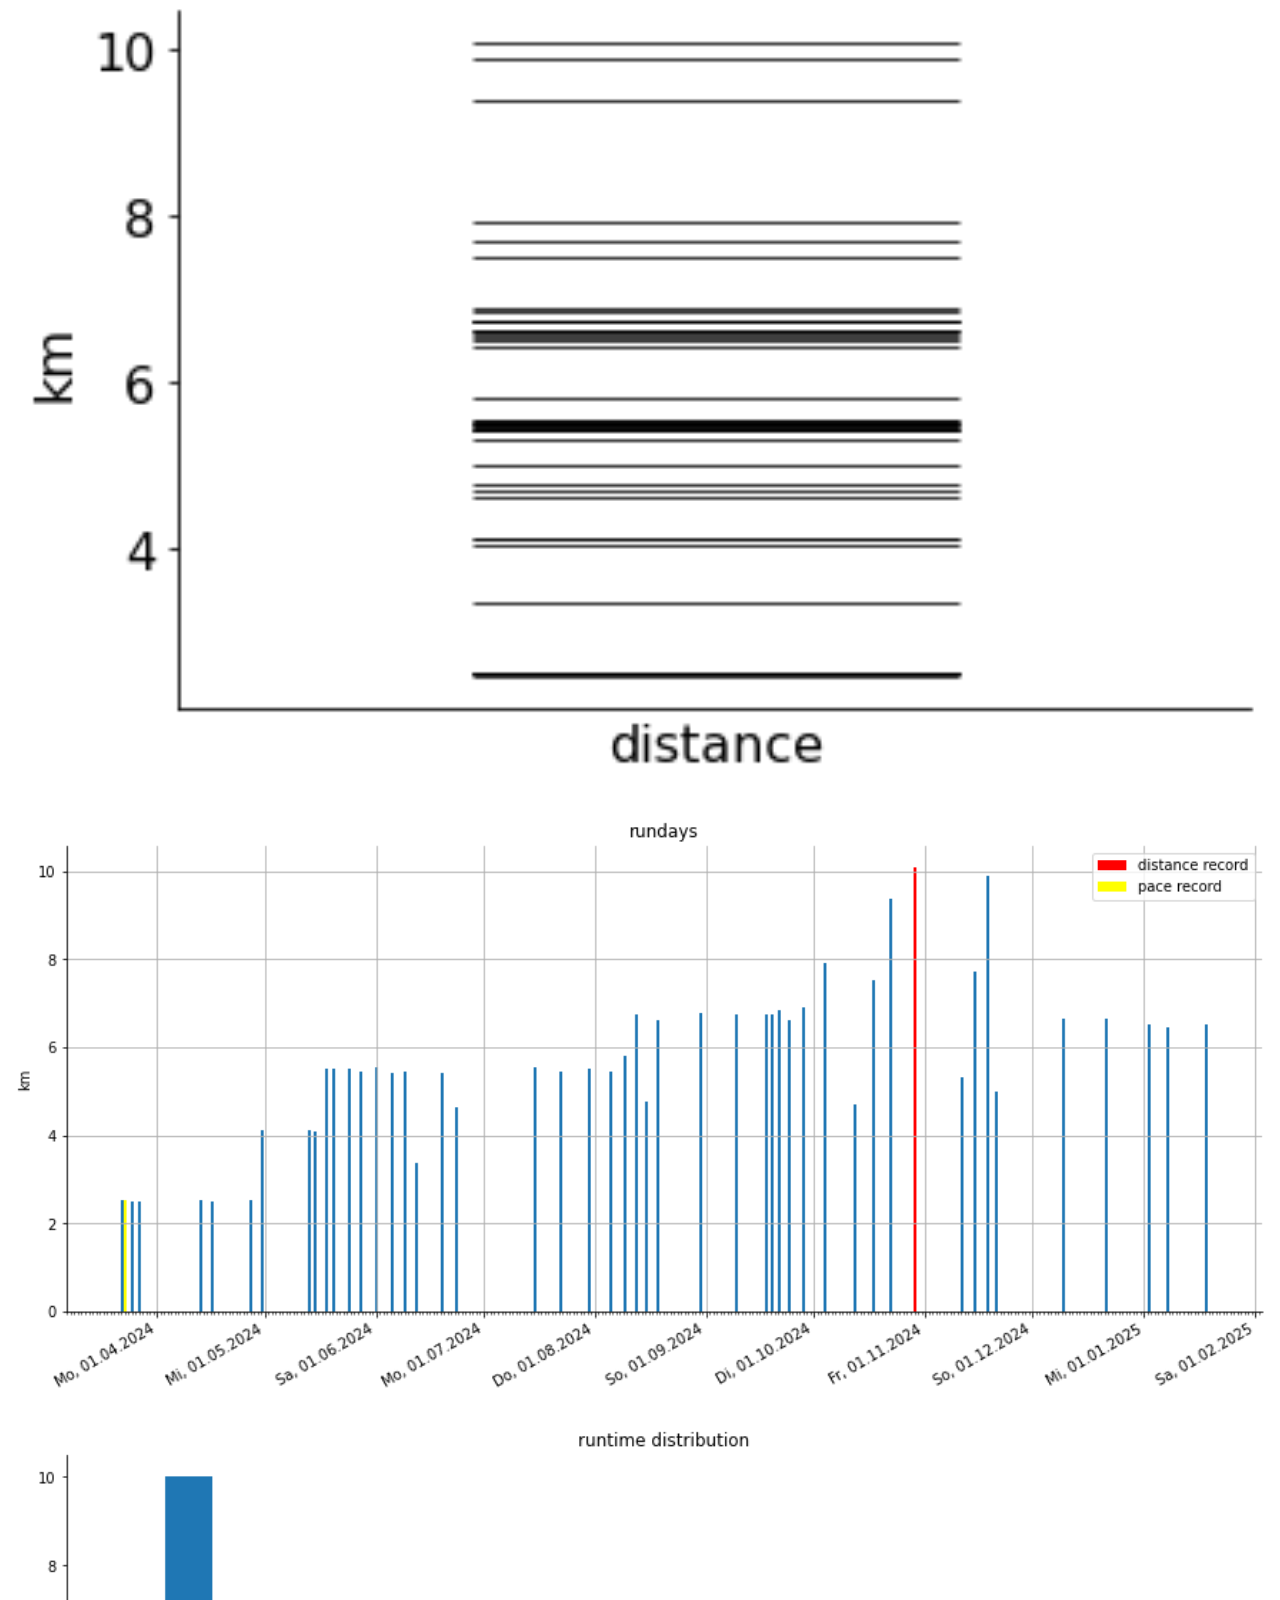
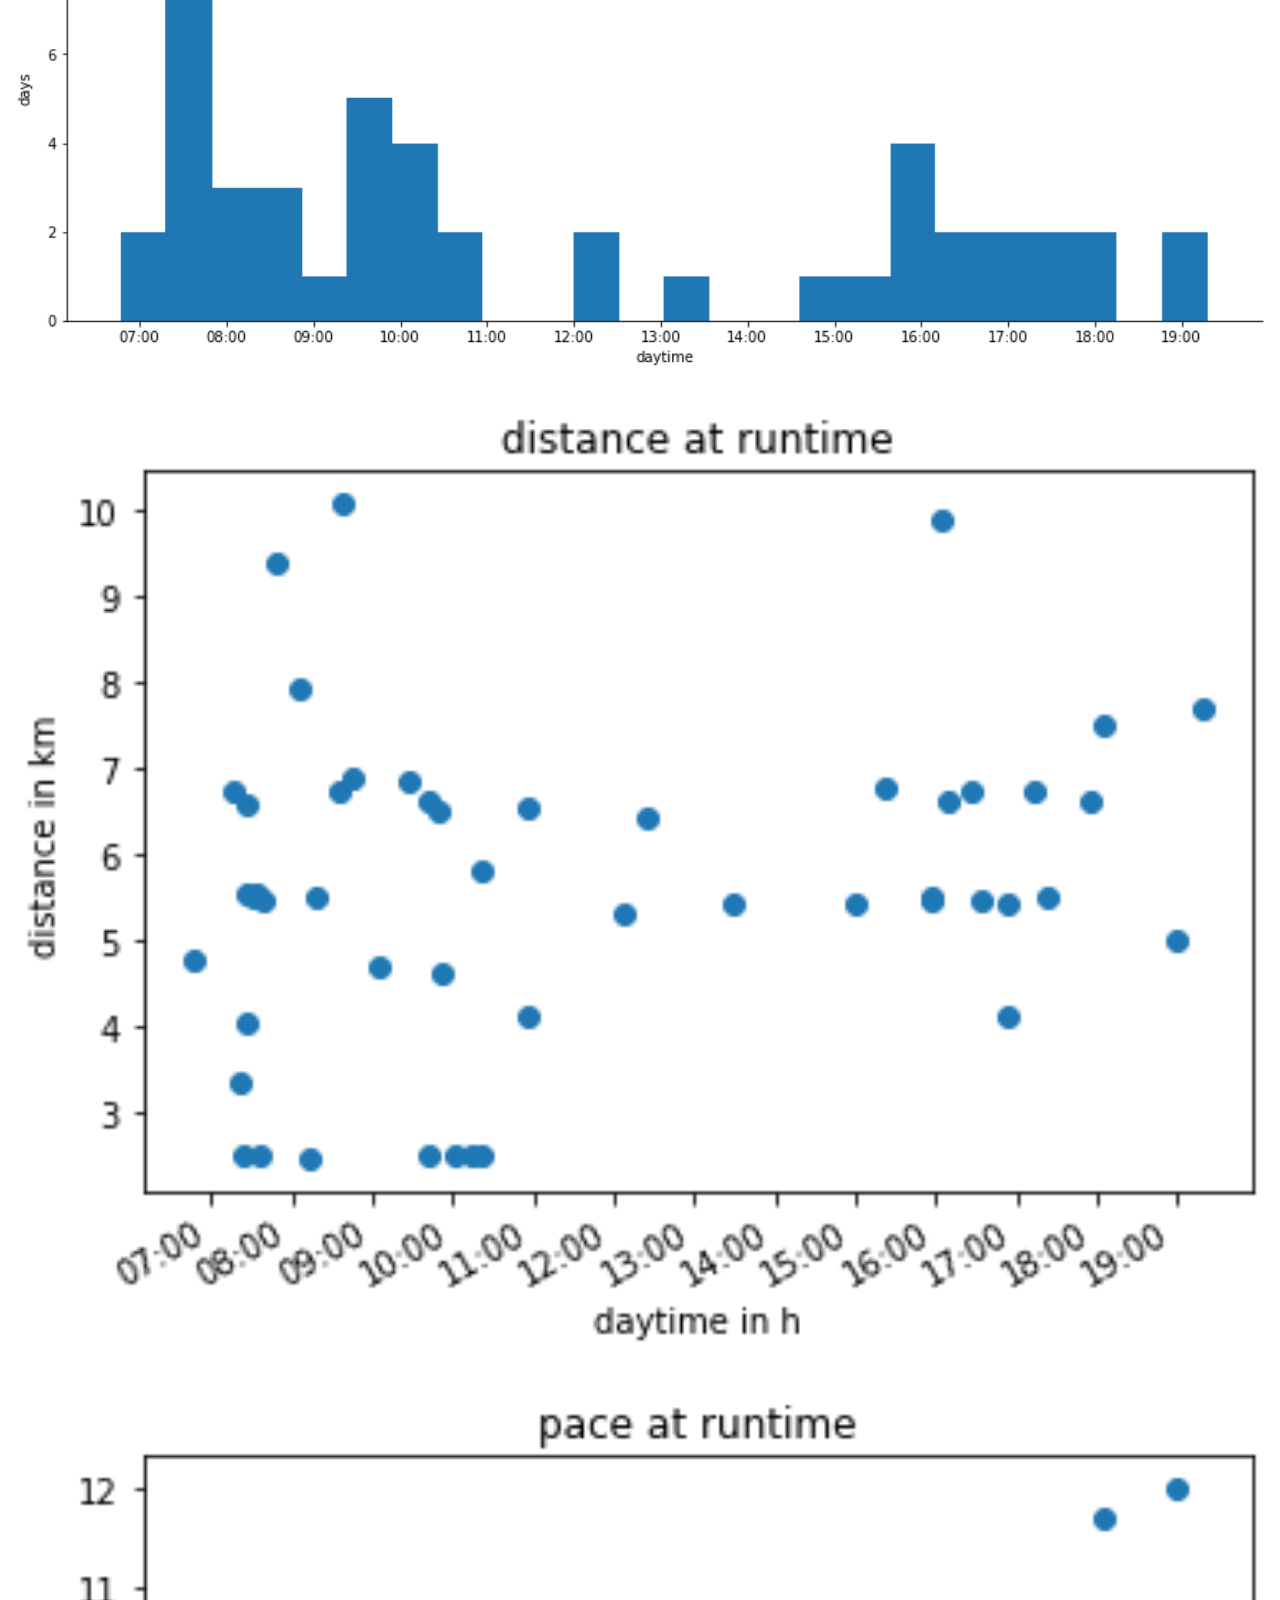
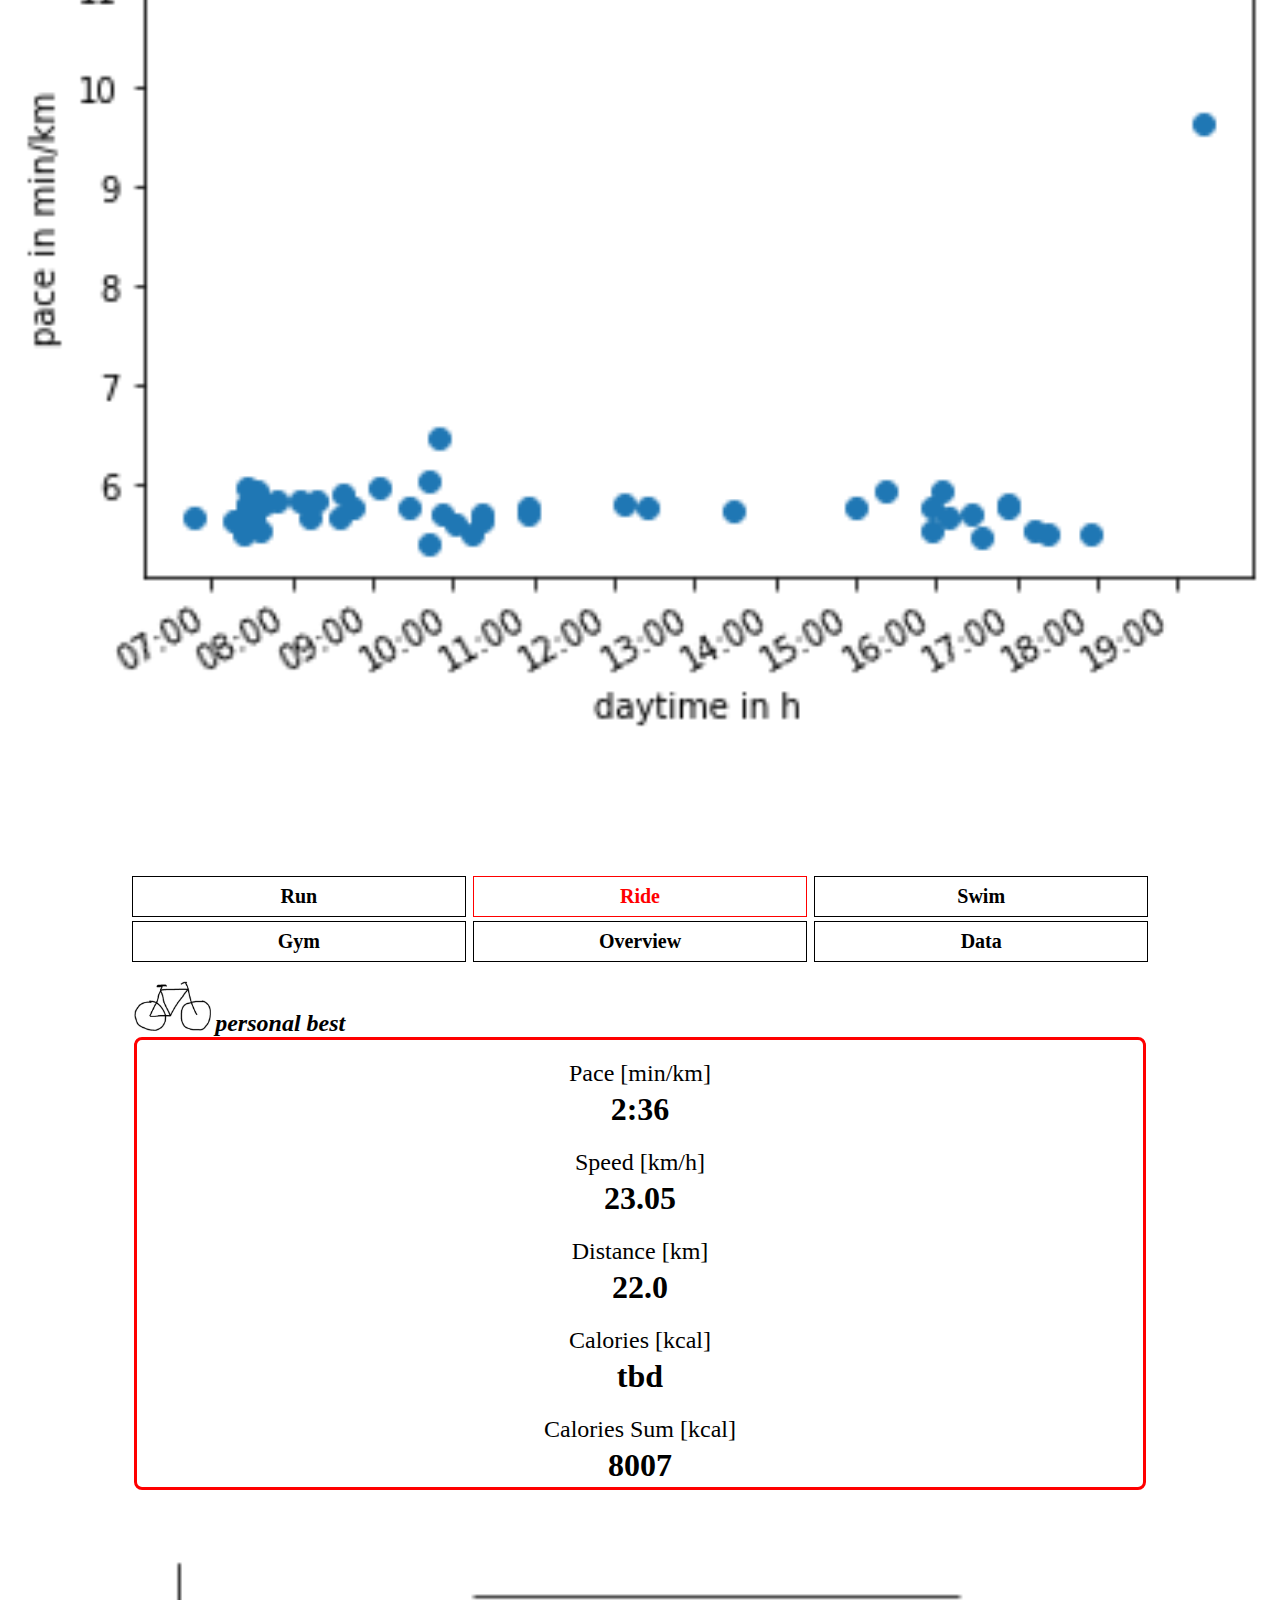
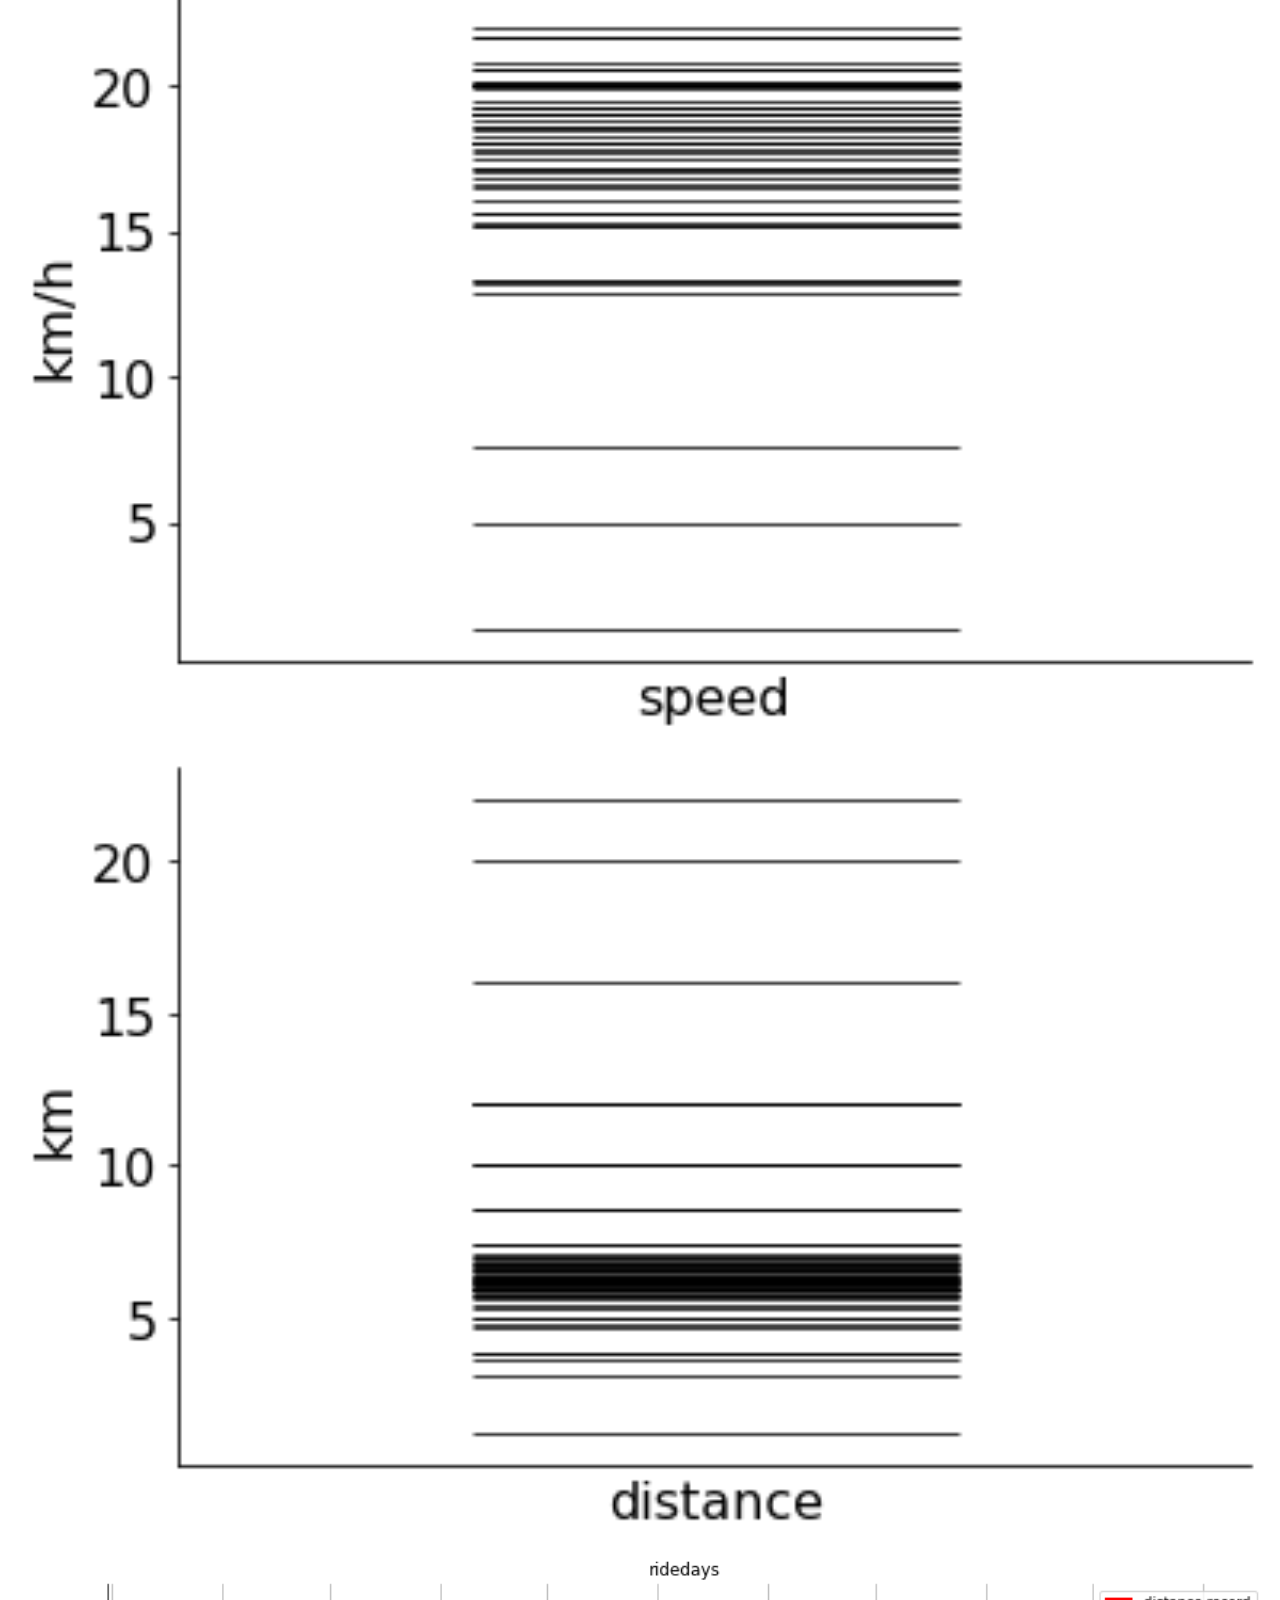
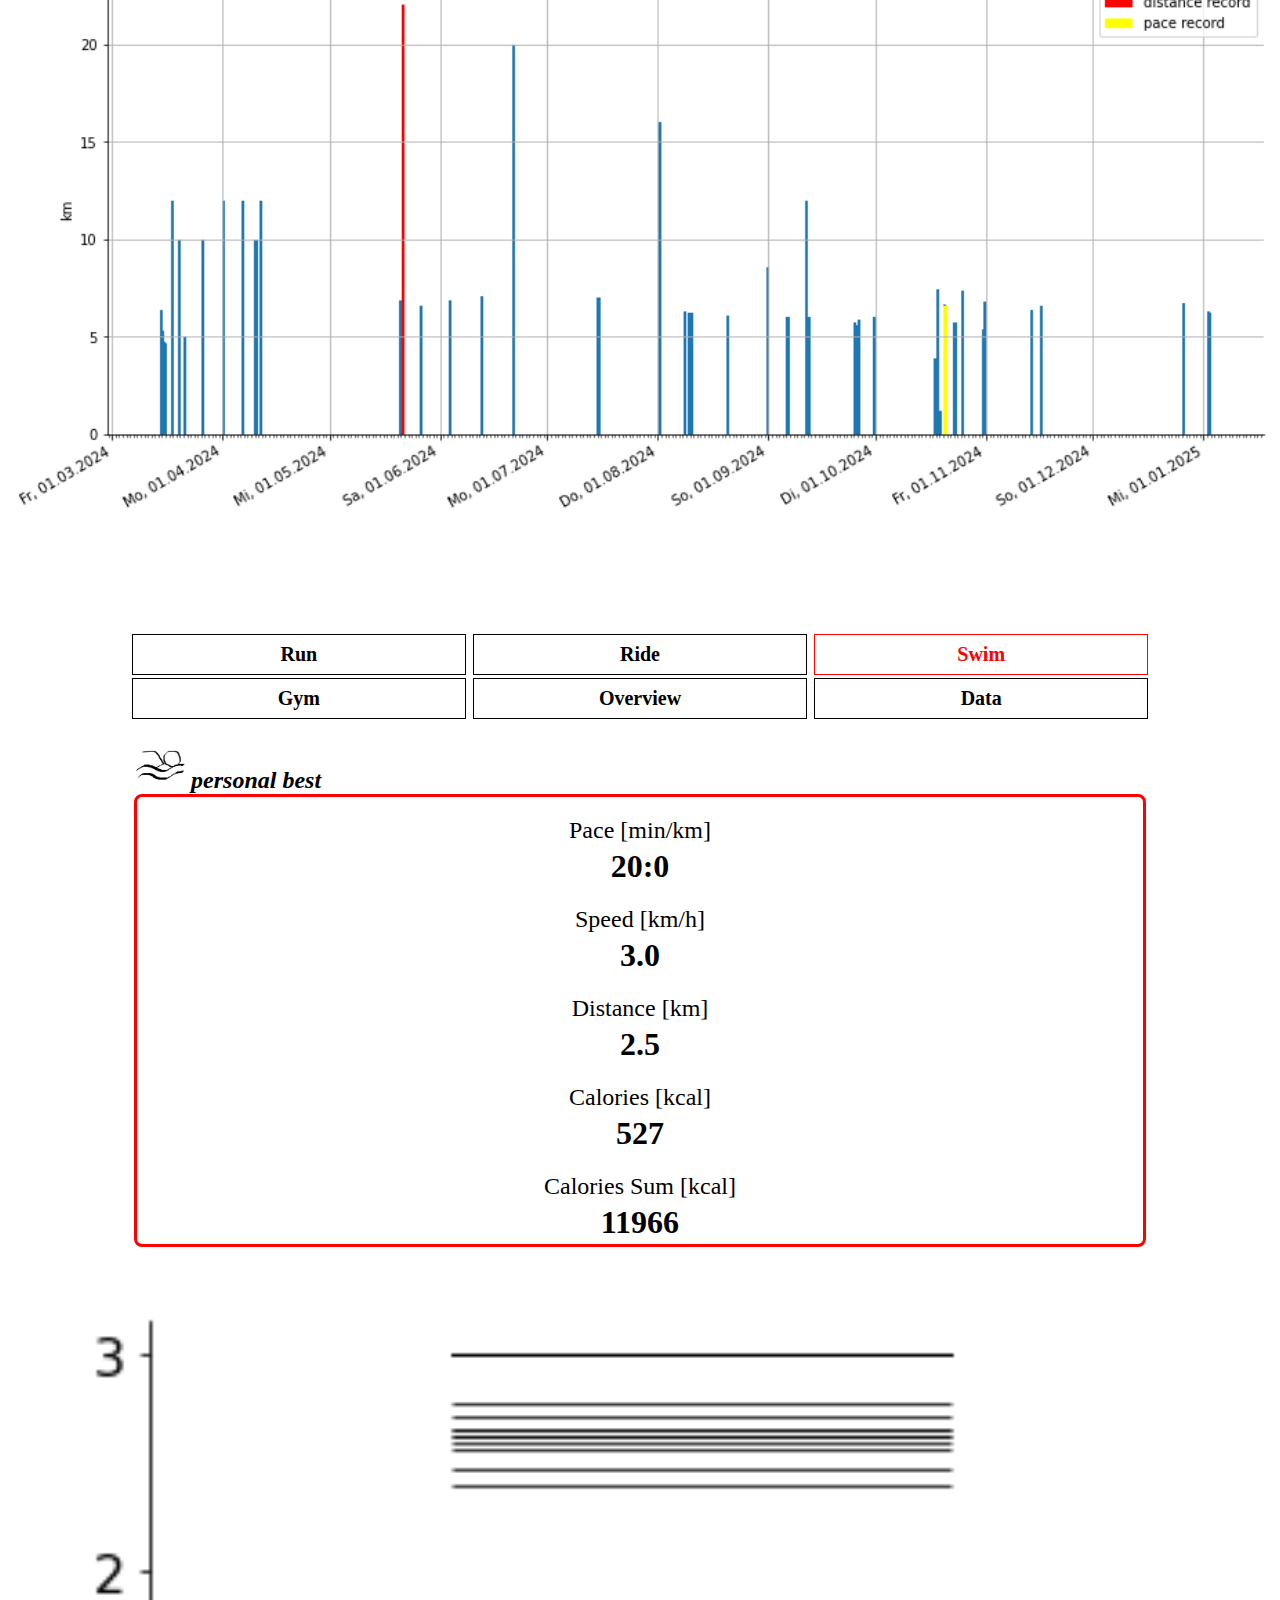
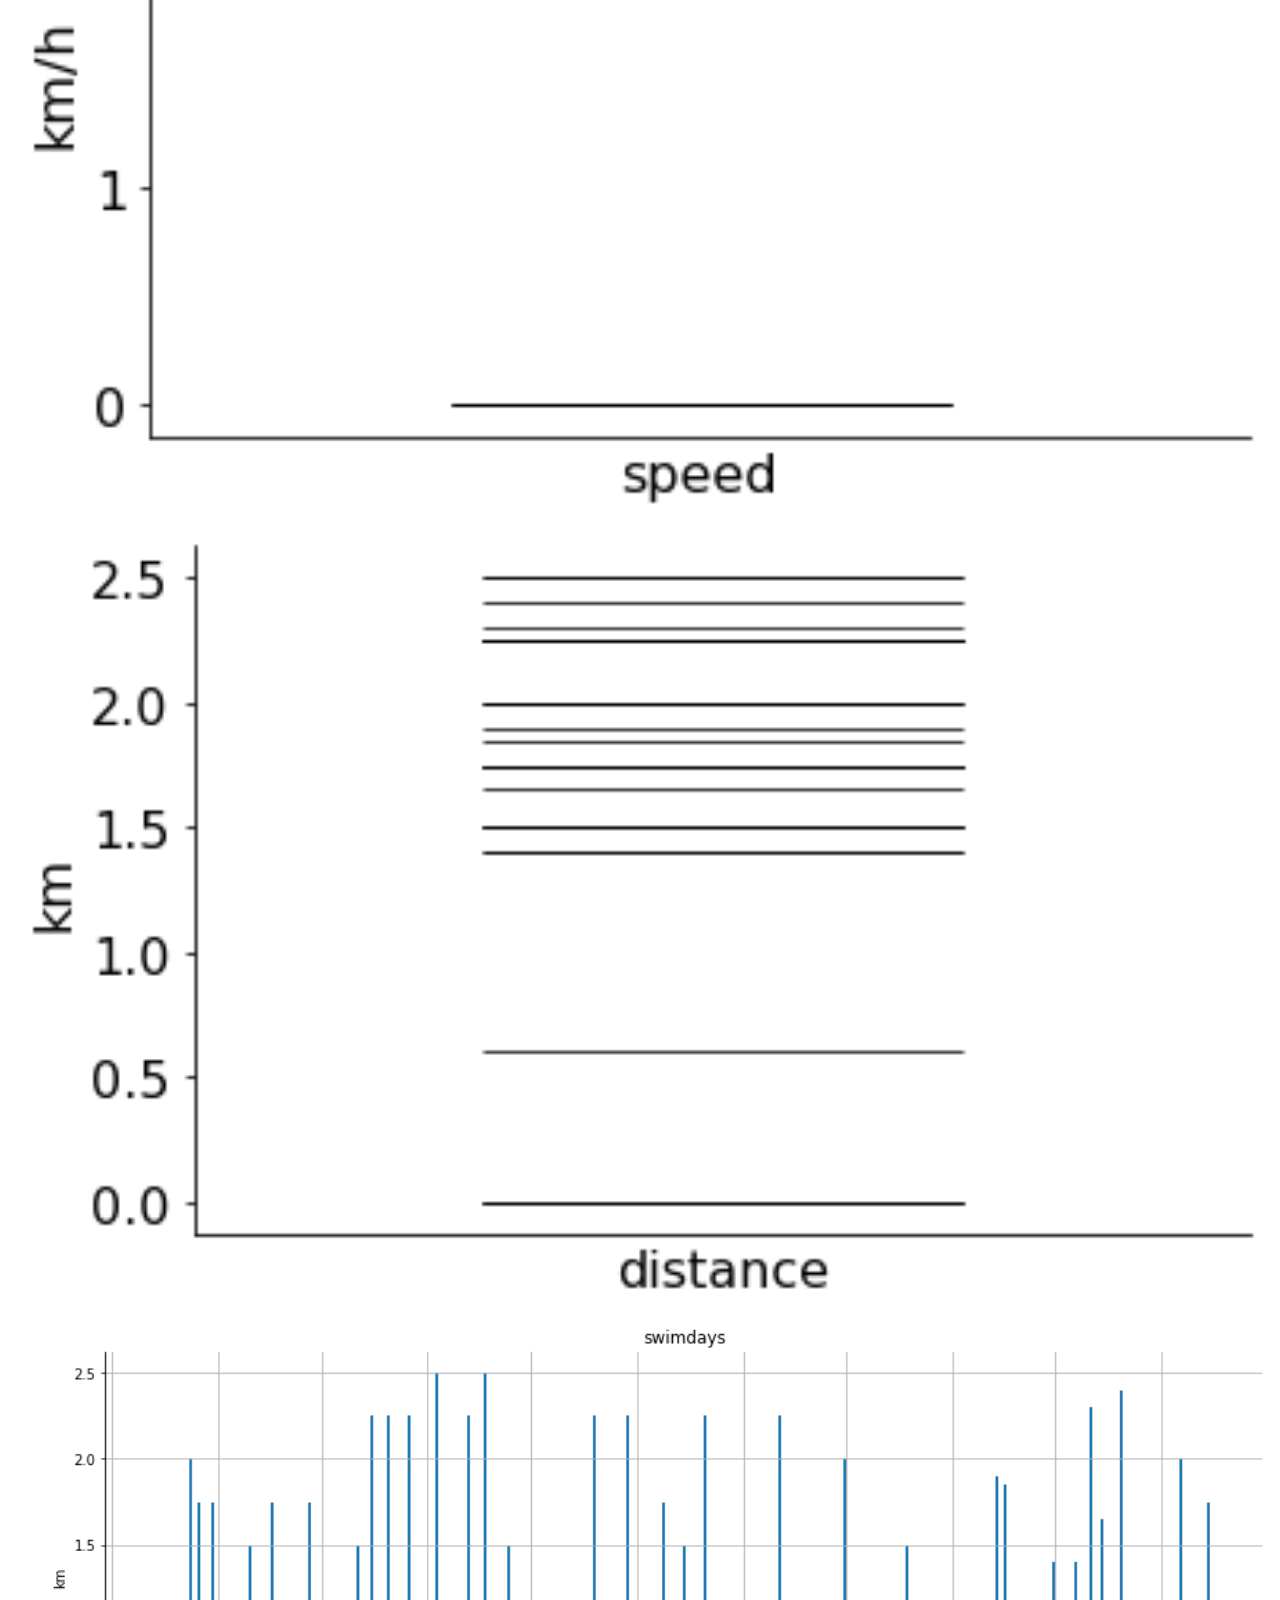
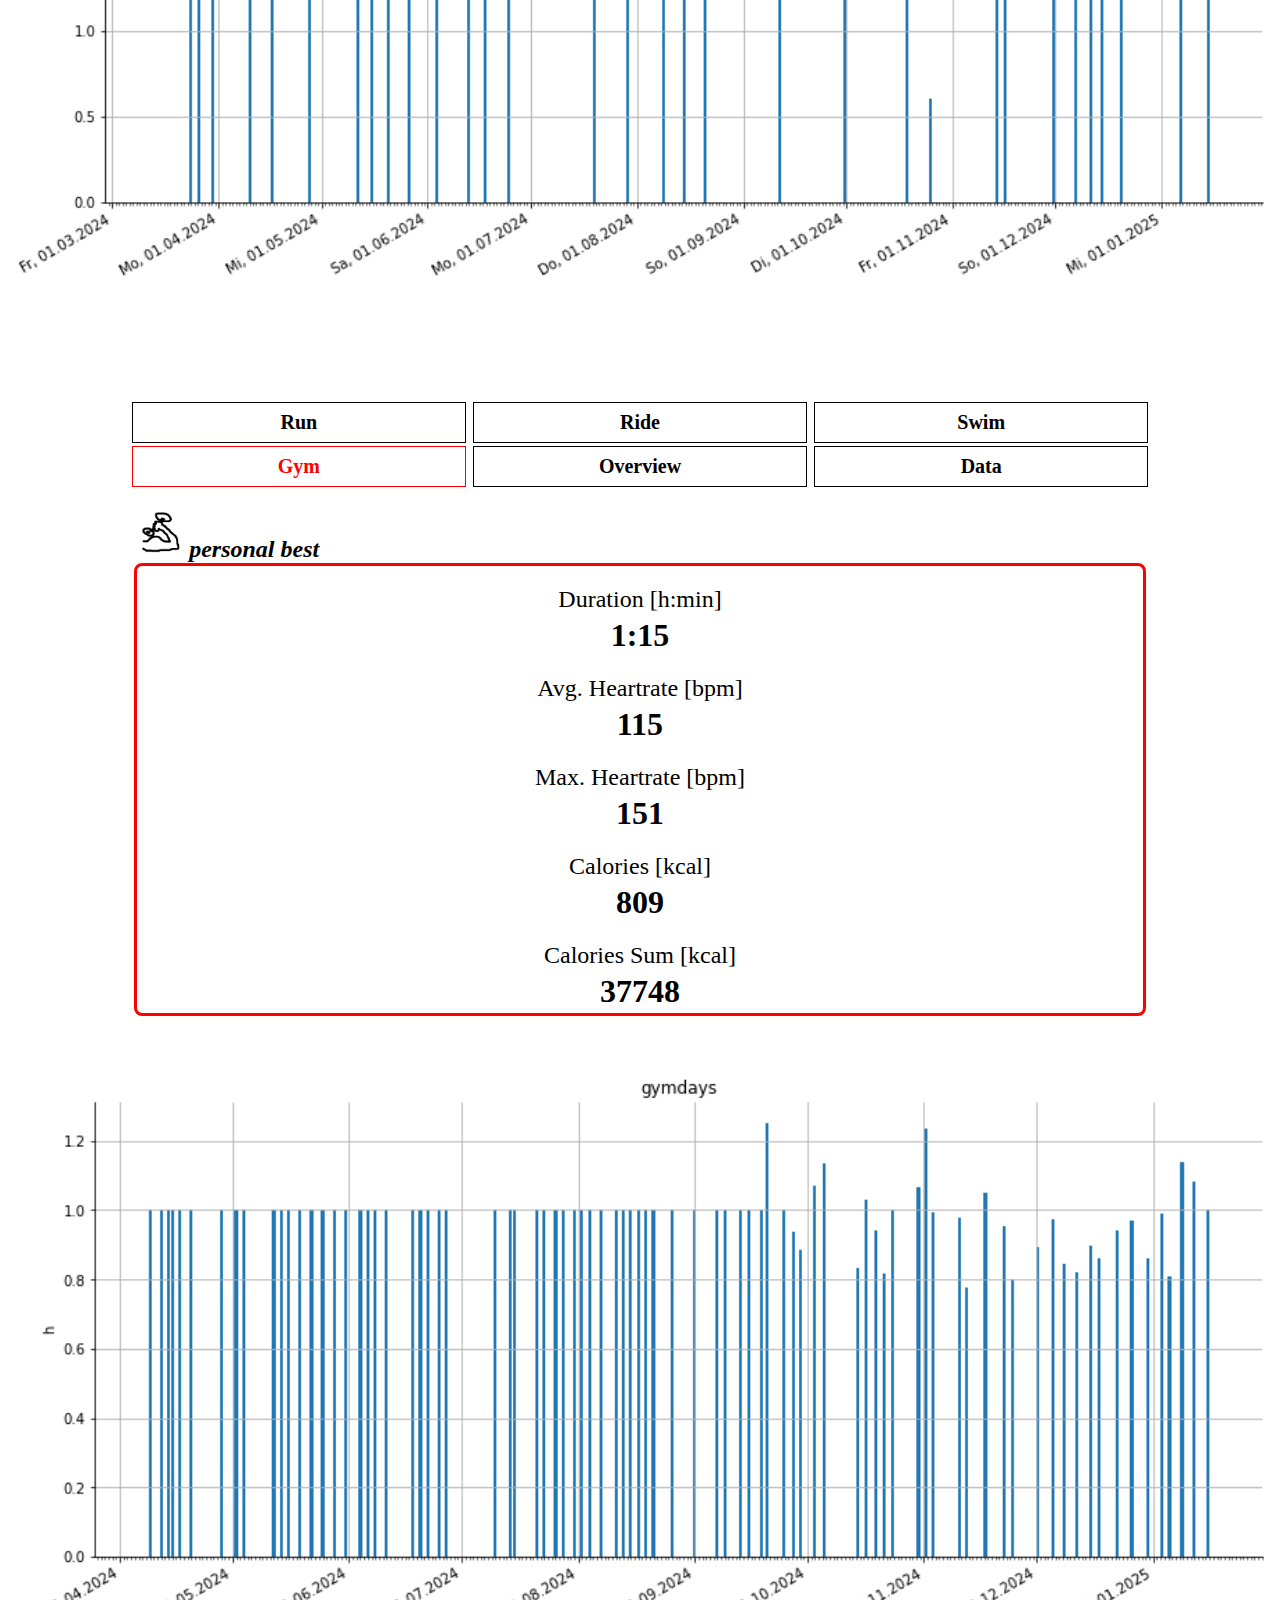
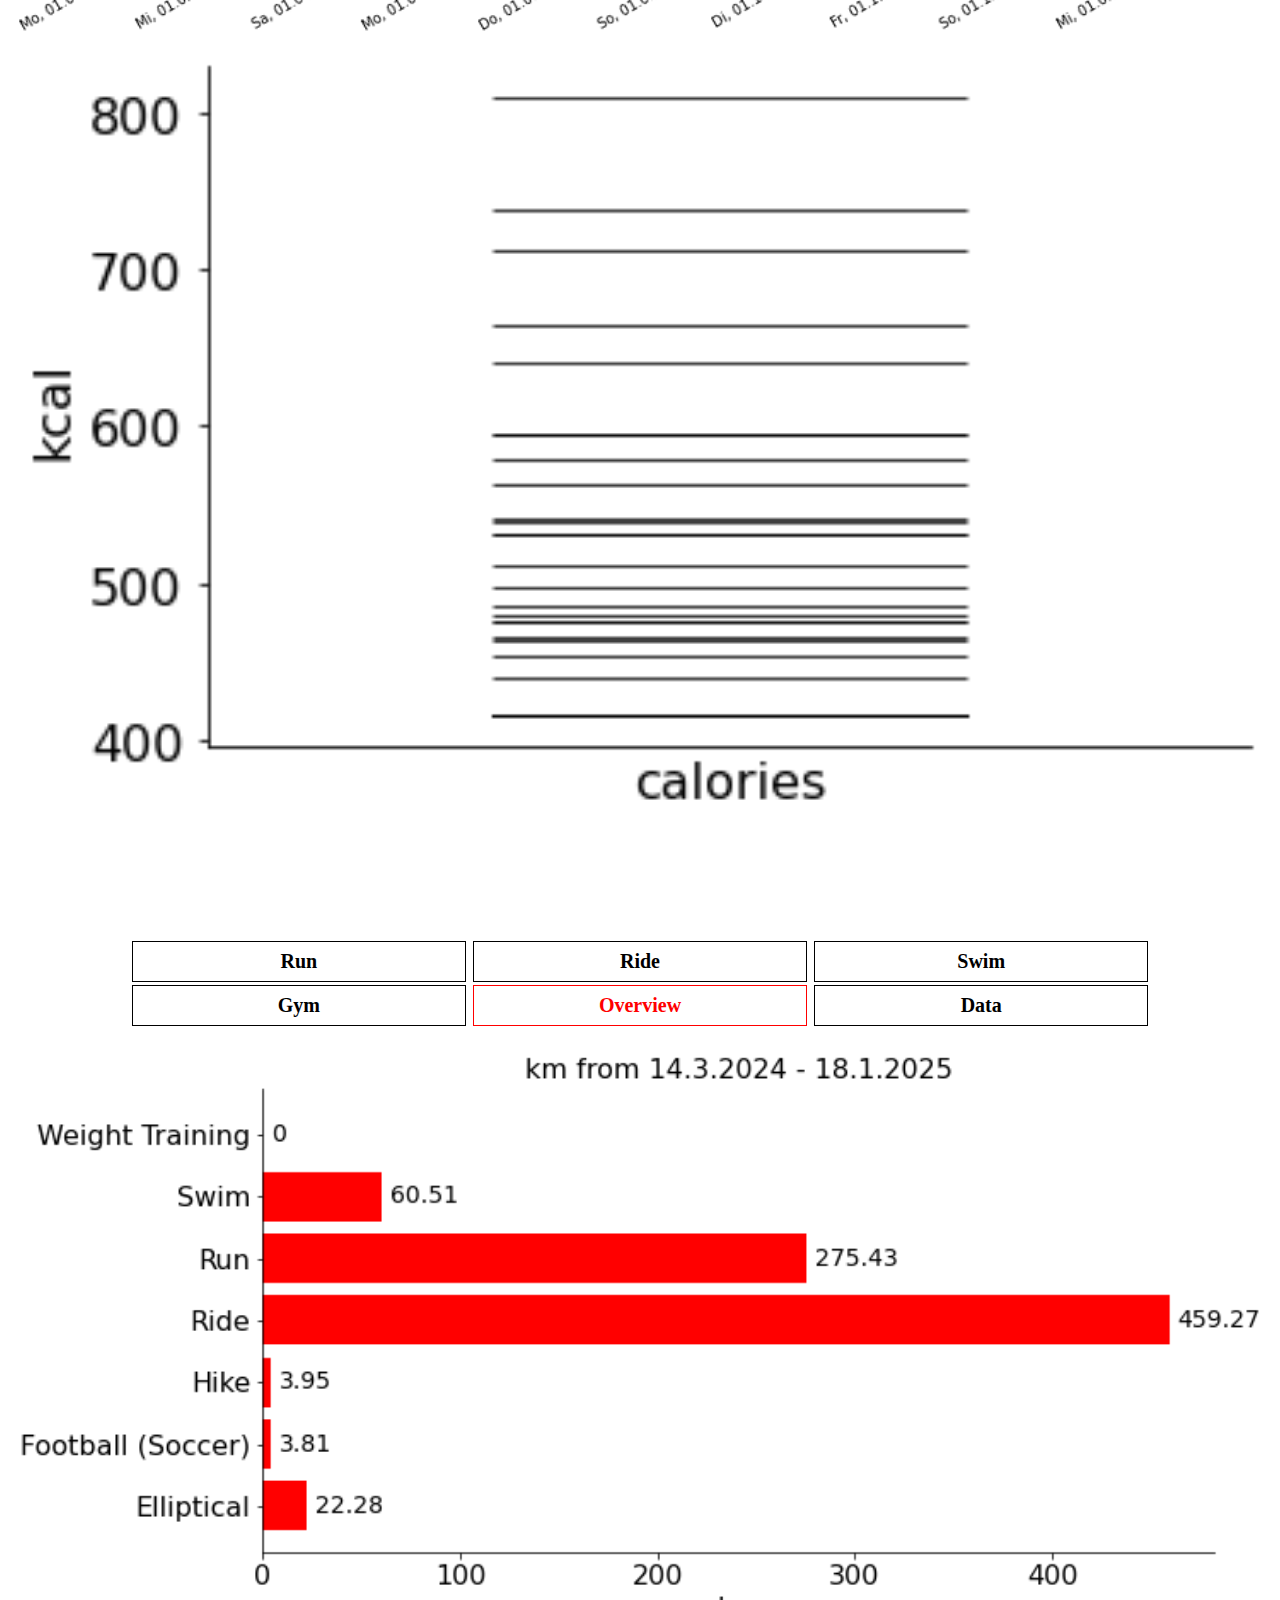
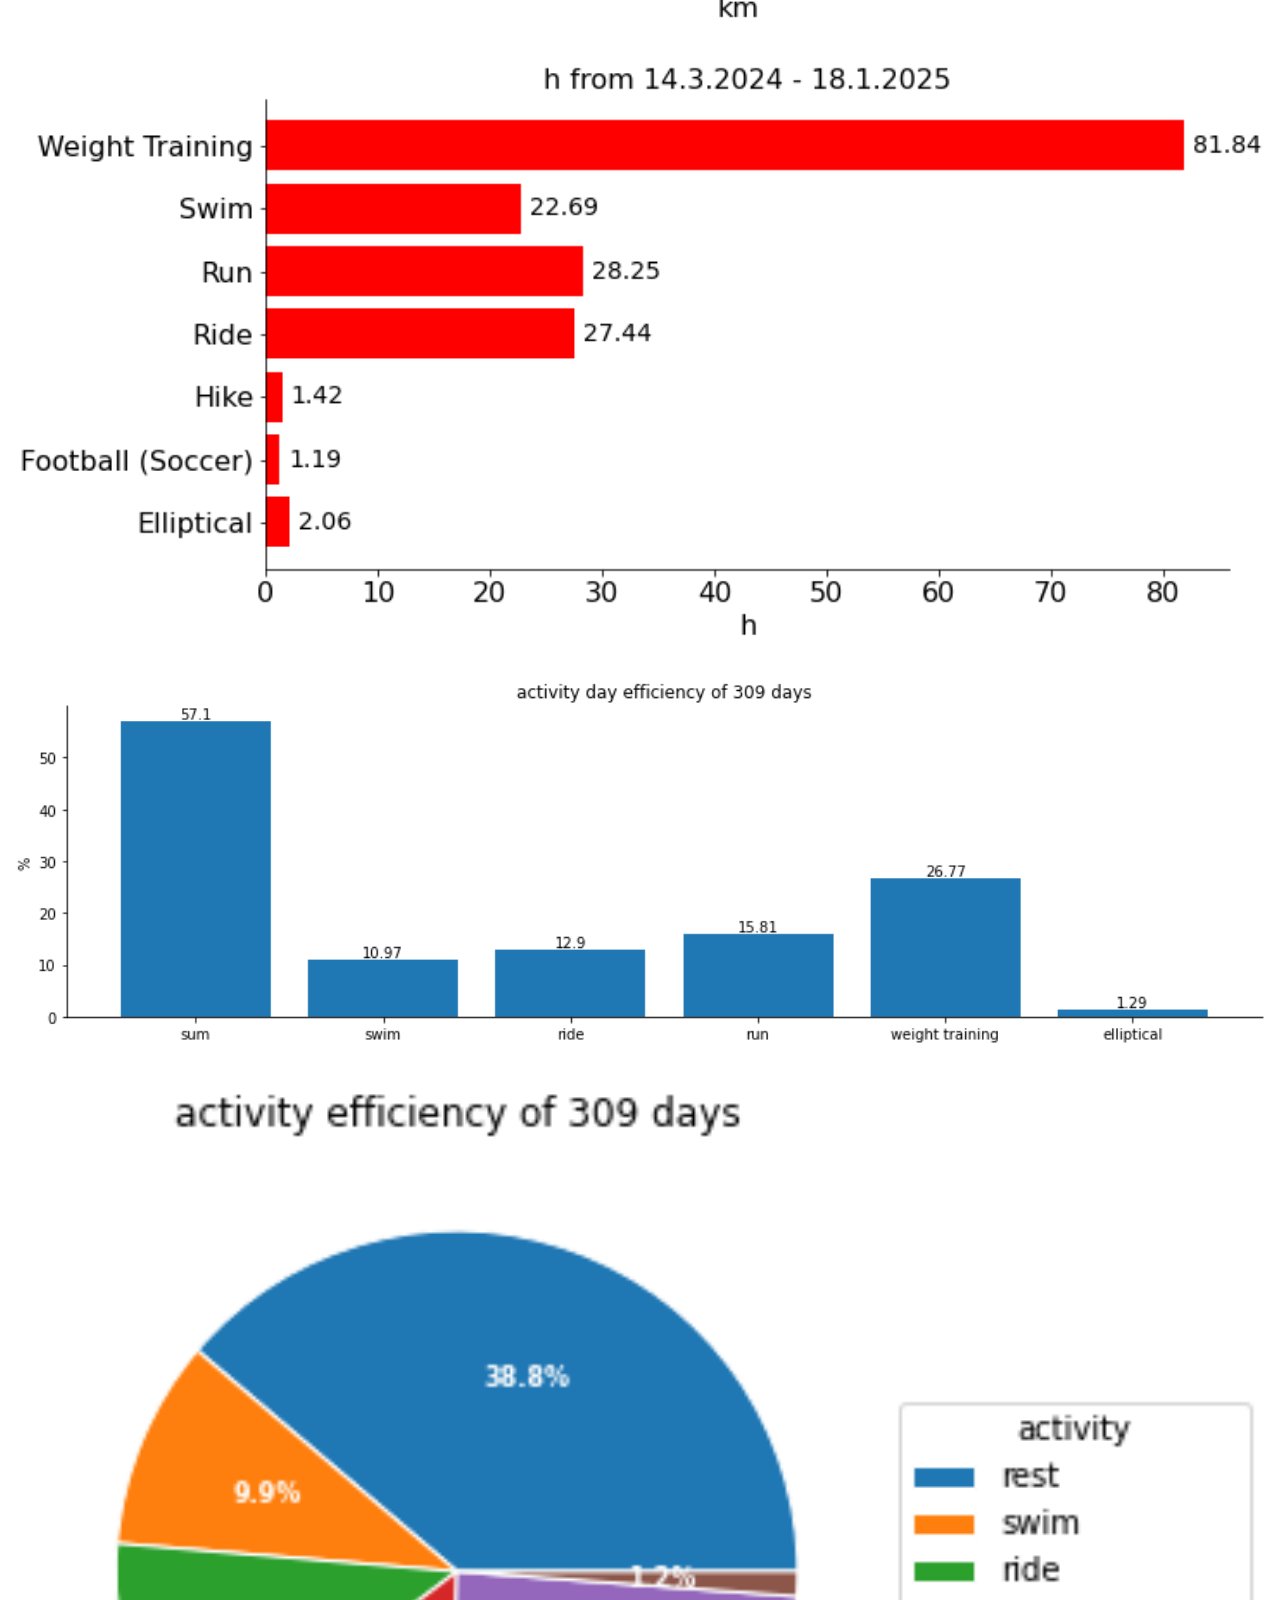
==== commit 1f8ff85a: "Add files via upload" ====
--- a/index.html
+++ b/index.html
@@ -1,333 +1,282 @@
-<!doctype html>
-<html lang="de">
-<head>
-    <meta charset="utf-8">
-    <meta name="viewport" content="width=device-width, initial-scale=1.0">
-<style>
-header {
-	background: white; 
-	position:sticky;
-	top: 0;
-	left:  0;
-	right: 0;
-}
-#persbest {  
-	font-weight: bold; 
-	font-size: 1.5em;
-	font-style: italic;  
-	color: black;
-	}
-
-#recordunit {
-	text-align: center; 
-	font-size: 1.5em; 
-	padding-top: 0.75em
-	}
-#recordvalue {
-	font-weight: bold; 
-	font-size: 2em; 
-	text-align: center
-	}
-#recordtable {
-	width: 80%;
-	border-radius: 0.5em; 
-	border: 3px solid red; 
-	padding: 0;
-	margin-right: 10%;
-	margin-left: 10%;
-	clear: both
-}
-
-nav ul {
-	background: white;
-	margin: 0;
-	padding: 0;
-	text-align: center;
-}
-
-nav li {
-	list-style: none;
-    	background-color: white;
-	margin: 0.1em;
-	border: thin solid;
-	padding: 0.5em;
-	text-align: center;
-	display: inline-block;
-	width: 25%
-}
-
-nav a {
-    	text-decoration: none; 
-    	font-weight: bold;
-    	color: black; 
-	font-size: 1.25em;
-	display: block
-}
-</style>
-	<title>Sports Report</title>
-</head>
-<body>
-<header>        
-<a style="padding: 0; margin: 0; font-size: 2em; font-weight: bold">Sports Report</a></br>
-<a style="padding: 0; margin: 0; font-size: 2em; font-style: italic">14.3.2024 - 18.1.2025</a>
-</br></br>
-</header>
-<nav>
-<ul>
-<li style="border-color: red"><a style="color: red">Run</a></li>
-<li><a href="#ridelink">Ride</a></li>
-<li><a href="#swimlink">Swim</a></li>
-<li><a href="#gymlink">Gym</a></li>
-<li><a href="#overviewlink">Overview</a></li>
-<li><a href="#top">Data</a></li>
-</ul>
-</nav>
-<main>
-</br>
-<img style="margin-left: 10%" src='pikto_run.jpeg' height="50"> 
-<a id="persbest">personal best</a></br>
-
-<table id="recordtable">
-<tr>
-            <td id="recordunit">Pace [min/km]</td>
-           </tr>
-          <tr>
-            <td id="recordvalue">5:24</td>
-           </tr>
-           <tr>
-            <td id="recordunit">Speed [km/h]</td>
-           </tr>
-           <tr>
-            <td id="recordvalue">11.08</td>
-           </tr>
-           <tr>
-            <td id="recordunit">Distance [km]</td>
-           </tr>
-           <tr>
-            <td id="recordvalue">10.08</td>
-           </tr>
-            <tr>
-            <td id="recordunit">Calories [kcal]</td>
-           </tr>
-        <tr>
-            <td id="recordvalue">753</td>
-           </tr>
-           <tr>
-            <td id="recordunit">Calories Sum [kcal]</td>
-           </tr>
-        <tr>
-            <td id="recordvalue">20574</td>
-           </tr>
-</table></br>
-
-</br></br>
-<img src='records_run_speed.png' width="100%"></br></br>
-<img src='records_run_dist.png' width="100%"></br></br>
-<img src='rundays.png' width="100%"></br></br>
-<img src='runtime_distribution.png' width="100%"></br></br>
-<img src='distance_at_runtime.png' width="100%"></br></br>
-<img src='pace_at_runtime.png' width="100%"></br></br>
-
-<p id="ridelink"></p>
-<a style="padding: 0; margin: 0; font-size: 2em; font-weight: bold; color: white">Sports Report</a></br>
-<a style="padding: 0; margin: 0; font-size: 2em; font-style: italic; color: white">14.3.2024 - 18.1.2025</a></br></br>
-
-<nav>
-<ul>
-<li><a href="#top">Run</a></li>
-<li style="border-color: red"><a style="color: red">Ride</a></li>
-<li><a href="#swimlink">Swim</a></li>
-<li><a href="#gymlink">Gym</a></li>
-<li><a href="#overviewlink">Overview</a></li>
-<li><a href="#top">Data</a></li>
-</ul>
-</nav>
-
-</br>
-<img style="margin-left: 10%" src='pikto_ride.jpeg' height="50"> 
-<a id="persbest">personal best</a></br>
-
-<table id="recordtable">
-          <tr>
-            <td id="recordunit">Pace [min/km]</td>
-           </tr>
-          <tr>
-            <td id="recordvalue">2:36</td>
-           </tr>
-           <tr>
-            <td id="recordunit">Speed [km/h]</td>
-           </tr>
-           <tr>
-            <td id="recordvalue">23.05</td>
-           </tr>
-           <tr>
-            <td id="recordunit">Distance [km]</td>
-           </tr>
-           <tr>
-            <td id="recordvalue">22.0</td>
-           </tr>
-            <tr>
-            <td id="recordunit">Calories [kcal]</td>
-           </tr>
-        <tr>
-            <td id="recordvalue">tbd</td>
-           </tr>
-           <tr>
-            <td id="recordunit">Calories Sum [kcal]</td>
-           </tr>
-        <tr>
-            <td id="recordvalue">8007</td>
-           </tr>
-</table>
-<img src='records_ride_speed.png' width="100%"></br>
-<img src='records_ride_dist.png' width="100%"></br>
-<img src='ridedays.png' width="100%"></br>
-
-<p id="swimlink"></p>
-<a style="padding: 0; margin: 0; font-size: 2em; font-weight: bold; color: white">Sports Report</a></br>
-<a style="padding: 0; margin: 0; font-size: 2em; font-style: italic; color: white">14.3.2024 - 18.1.2025</a></br></br>
-
-<nav>
-<ul>
-<li><a href="#top">Run</a></li>
-<li><a href="#ridelink">Ride</a></li>
-<li style="border-color: red"><a style="color: red">Swim</a></li>
-<li><a href="#gymlink">Gym</a></li>
-<li><a href="#overviewlink">Overview</a></li>
-<li><a href="#top">Data</a></li>
-</ul>
-</nav>
-
-</br>
-<img style="margin-left: 10%" src='pikto_swim.jpeg' height="50"> 
-<a id="persbest">personal best</a></br>
-
-<table id="recordtable">
-          <tr>
-            <td id="recordunit">Pace [min/km]</td>
-           </tr>
-          <tr>
-            <td id="recordvalue">20:0</td>
-           </tr>
-           <tr>
-            <td id="recordunit">Speed [km/h]</td>
-           </tr>
-           <tr>
-            <td id="recordvalue">3.0</td>
-           </tr>
-           <tr>
-            <td id="recordunit">Distance [km]</td>
-           </tr>
-           <tr>
-            <td id="recordvalue">2.5</td>
-           </tr>
-            <tr>
-            <td id="recordunit">Calories [kcal]</td>
-           </tr>
-        <tr>
-            <td id="recordvalue">527</td>
-           </tr>
-           <tr>
-            <td id="recordunit">Calories Sum [kcal]</td>
-           </tr>
-        <tr>
-            <td id="recordvalue">11966</td>
-           </tr>
-</table>
-
-            <img src='records_swim_speed.png' width="100%"></br>
-            <img src='records_swim_dist.png' width="100%"></br>
-            <img src='swimdays.png' width="100%"></br>
-            
-
-<p id="gymlink"></p>
-<a style="padding: 0; margin: 0; font-size: 2em; font-weight: bold; color: white">Sports Report</a></br>
-<a style="padding: 0; margin: 0; font-size: 2em; font-style: italic; color: white">14.3.2024 - 18.1.2025</a></br></br>
-
-<nav>
-<ul>
-<li><a href="#top">Run</a></li>
-<li><a href="#ridelink">Ride</a></li>
-<li><a href="#swimlink">Swim</a></li>
-<li style="border-color: red"><a style="color: red">Gym</a></li>
-<li><a href="#overviewlink">Overview</a></li>
-<li><a href="#top">Data</a></li>
-</ul>
-</nav>
-
-</br>
-<img style="margin-left: 10%" src='pikto_gym.jpeg' height="50"> 
-<a id="persbest">personal best</a></br>
-
-<table id="recordtable">
-          <tr>
-            <td id="recordunit">Duration [h:min]</td>
-           </tr>
-          <tr>
-            <td id="recordvalue">1:15</td>
-           </tr>
-           <tr>
-            <td id="recordunit">Avg. Heartrate [bpm]</td>
-           </tr>
-           <tr>
-            <td id="recordvalue">115</td>
-           </tr>
-           <tr>
-            <td id="recordunit">Max. Heartrate [bpm]</td>
-           </tr>
-           <tr>
-            <td id="recordvalue">151</td>
-           </tr>
-            <tr>
-            <td id="recordunit">Calories [kcal]</td>
-           </tr>
-        <tr>
-            <td id="recordvalue">809</td>
-           </tr>
-           <tr>
-            <td id="recordunit">Calories Sum [kcal]</td>
-           </tr>
-        <tr>
-            <td id="recordvalue">37748</td>
-           </tr>
-</table>
-
-<img src='gymdays.png' width="100%"></br>
-<img src='records_gym_calories.png' width="100%"></br>
-
-<p id="overviewlink"></p>
-<a style="padding: 0; margin: 0; font-size: 2em; font-weight: bold; color: white">Sports Report</a></br>
-<a style="padding: 0; margin: 0; font-size: 2em; font-style: italic; color: white">14.3.2024 - 18.1.2025</a></br></br>
-
-<nav>
-<ul>
-<li><a href="#top">Run</a></li>
-<li><a href="#ridelink">Ride</a></li>
-<li><a href="#swimlink">Swim</a></li>
-<li><a href="#gymlink">Gym</a></li>
-<li style="border-color: red"><a style="color: red">Overview</a></li>
-<li><a href="#top">Data</a></li>
-</ul>
-</nav>
-</br>
-
-            <img src='overall_distance.png' width="100%"></br></br>
-            <img src='overall_duration.png' width="100%"></br></br>
-            <img src='overall_efficiency.png' width="100%"></br></br>
-            <img src='overall_efficiency_pie.png' width="100%"></br></br>            
-            <img src='overall_sportsdays.png' width="100%"></br></br>
-            <img src='overall_sportsevents.png' width="100%"></br></br>
-
-<nav>
-<ul>
-<li><a href="#top">Run</a></li>
-<li><a href="#ridelink">Ride</a></li>
-<li><a href="#swimlink">Swim</a></li>
-<li><a href="#gymlink">Gym</a></li>
-<li><a href="#overviewlink">Overview</a></li>
-<li><a href="#top">Data</a></li>
-</ul>
-</nav>
-</main>
-</body>
-</html>
+
+<!doctype html>
+<html lang="de">
+<head>
+    <meta charset="utf-8">
+    <meta name="viewport" content="width=device-width, initial-scale=1.0">
+    <link rel="stylesheet" href="stylesheet.css">
+    <title>Sports Report</title>
+</head>
+<body>
+<header>        
+    <a style="padding: 0; margin: 0; font-size: 2em; font-weight: bold">Sports Report</a></br>
+    <a style="padding: 0; margin: 0; font-size: 2em; font-style: italic">14.3.2024 - 18.1.2025</a>
+</br></br>
+</header>
+<nav>
+<ul>
+<li style="border-color: red"><a style="color: red">Run</a></li>
+<li><a href="#ridelink">Ride</a></li>
+<li><a href="#swimlink">Swim</a></li>
+<li><a href="#gymlink">Gym</a></li>
+<li><a href="#overviewlink">Overview</a></li>
+<li><a href="#top">Data</a></li>
+</ul>
+</nav>
+<main>
+</br>
+<img style="margin-left: 10%" src='pikto_run.jpeg' height="50"> 
+<a id="persbest">personal best</a></br>
+
+<table id="recordtable">
+<tr>
+            <td id="recordunit">Pace [min/km]</td>
+           </tr>
+          <tr>
+            <td id="recordvalue">5:24</td>
+           </tr>
+           <tr>
+            <td id="recordunit">Speed [km/h]</td>
+           </tr>
+           <tr>
+            <td id="recordvalue">11.08</td>
+           </tr>
+           <tr>
+            <td id="recordunit">Distance [km]</td>
+           </tr>
+           <tr>
+            <td id="recordvalue">10.08</td>
+           </tr>
+            <tr>
+            <td id="recordunit">Calories [kcal]</td>
+           </tr>
+        <tr>
+            <td id="recordvalue">753</td>
+           </tr>
+           <tr>
+            <td id="recordunit">Calories Sum [kcal]</td>
+           </tr>
+        <tr>
+            <td id="recordvalue">20574</td>
+           </tr>
+</table>
+</br>
+</br>
+</br>
+<img src='records_run_speed.png' width="100%"></br></br>
+<img src='records_run_dist.png' width="100%"></br></br>
+<img src='rundays.png' width="100%"></br></br>
+<img src='runtime_distribution.png' width="100%"></br></br>
+<img src='distance_at_runtime.png' width="100%"></br></br>
+<img src='pace_at_runtime.png' width="100%"></br></br>
+
+<p id="ridelink"></p>
+<a style="padding: 0; margin: 0; font-size: 2em; font-weight: bold; color: white">Sports Report</a></br>
+<a style="padding: 0; margin: 0; font-size: 2em; font-style: italic; color: white">14.3.2024 - 18.1.2025</a></br></br>
+
+<nav>
+<ul>
+<li><a href="#top">Run</a></li>
+<li style="border-color: red"><a style="color: red">Ride</a></li>
+<li><a href="#swimlink">Swim</a></li>
+<li><a href="#gymlink">Gym</a></li>
+<li><a href="#overviewlink">Overview</a></li>
+<li><a href="#top">Data</a></li>
+</ul>
+</nav>
+
+</br>
+<img style="margin-left: 10%" src='pikto_ride.jpeg' height="50"> 
+<a id="persbest">personal best</a></br>
+
+<table id="recordtable">
+          <tr>
+            <td id="recordunit">Pace [min/km]</td>
+           </tr>
+          <tr>
+            <td id="recordvalue">2:36</td>
+           </tr>
+           <tr>
+            <td id="recordunit">Speed [km/h]</td>
+           </tr>
+           <tr>
+            <td id="recordvalue">23.05</td>
+           </tr>
+           <tr>
+            <td id="recordunit">Distance [km]</td>
+           </tr>
+           <tr>
+            <td id="recordvalue">22.0</td>
+           </tr>
+            <tr>
+            <td id="recordunit">Calories [kcal]</td>
+           </tr>
+        <tr>
+            <td id="recordvalue">tbd</td>
+           </tr>
+           <tr>
+            <td id="recordunit">Calories Sum [kcal]</td>
+           </tr>
+        <tr>
+            <td id="recordvalue">8007</td>
+           </tr>
+</table>
+</br>
+</br>
+</br>
+<img src='records_ride_speed.png' width="100%"></br>
+<img src='records_ride_dist.png' width="100%"></br>
+<img src='ridedays.png' width="100%"></br>
+
+<p id="swimlink"></p>
+<a style="padding: 0; margin: 0; font-size: 2em; font-weight: bold; color: white">Sports Report</a></br>
+<a style="padding: 0; margin: 0; font-size: 2em; font-style: italic; color: white">14.3.2024 - 18.1.2025</a></br></br>
+
+<nav>
+<ul>
+<li><a href="#top">Run</a></li>
+<li><a href="#ridelink">Ride</a></li>
+<li style="border-color: red"><a style="color: red">Swim</a></li>
+<li><a href="#gymlink">Gym</a></li>
+<li><a href="#overviewlink">Overview</a></li>
+<li><a href="#top">Data</a></li>
+</ul>
+</nav>
+
+</br>
+<img style="margin-left: 10%" src='pikto_swim.jpeg' height="50"> 
+<a id="persbest">personal best</a></br>
+
+<table id="recordtable">
+          <tr>
+            <td id="recordunit">Pace [min/km]</td>
+           </tr>
+          <tr>
+            <td id="recordvalue">20:0</td>
+           </tr>
+           <tr>
+            <td id="recordunit">Speed [km/h]</td>
+           </tr>
+           <tr>
+            <td id="recordvalue">3.0</td>
+           </tr>
+           <tr>
+            <td id="recordunit">Distance [km]</td>
+           </tr>
+           <tr>
+            <td id="recordvalue">2.5</td>
+           </tr>
+            <tr>
+            <td id="recordunit">Calories [kcal]</td>
+           </tr>
+        <tr>
+            <td id="recordvalue">527</td>
+           </tr>
+           <tr>
+            <td id="recordunit">Calories Sum [kcal]</td>
+           </tr>
+        <tr>
+            <td id="recordvalue">11966</td>
+           </tr>
+</table>
+</br>
+</br>
+</br>
+            <img src='records_swim_speed.png' width="100%"></br>
+            <img src='records_swim_dist.png' width="100%"></br>
+            <img src='swimdays.png' width="100%"></br>
+            
+
+<p id="gymlink"></p>
+<a style="padding: 0; margin: 0; font-size: 2em; font-weight: bold; color: white">Sports Report</a></br>
+<a style="padding: 0; margin: 0; font-size: 2em; font-style: italic; color: white">14.3.2024 - 18.1.2025</a></br></br>
+
+<nav>
+<ul>
+<li><a href="#top">Run</a></li>
+<li><a href="#ridelink">Ride</a></li>
+<li><a href="#swimlink">Swim</a></li>
+<li style="border-color: red"><a style="color: red">Gym</a></li>
+<li><a href="#overviewlink">Overview</a></li>
+<li><a href="#top">Data</a></li>
+</ul>
+</nav>
+
+</br>
+<img style="margin-left: 10%" src='pikto_gym.jpeg' height="50"> 
+<a id="persbest">personal best</a></br>
+
+<table id="recordtable">
+          <tr>
+            <td id="recordunit">Duration [h:min]</td>
+           </tr>
+          <tr>
+            <td id="recordvalue">1:15</td>
+           </tr>
+           <tr>
+            <td id="recordunit">Avg. Heartrate [bpm]</td>
+           </tr>
+           <tr>
+            <td id="recordvalue">115</td>
+           </tr>
+           <tr>
+            <td id="recordunit">Max. Heartrate [bpm]</td>
+           </tr>
+           <tr>
+            <td id="recordvalue">151</td>
+           </tr>
+            <tr>
+            <td id="recordunit">Calories [kcal]</td>
+           </tr>
+        <tr>
+            <td id="recordvalue">809</td>
+           </tr>
+           <tr>
+            <td id="recordunit">Calories Sum [kcal]</td>
+           </tr>
+        <tr>
+            <td id="recordvalue">37748</td>
+           </tr>
+</table>
+</br>
+</br>
+</br>
+<img src='gymdays.png' width="100%"></br>
+<img src='records_gym_calories.png' width="100%"></br>
+
+<p id="overviewlink"></p>
+<a style="padding: 0; margin: 0; font-size: 2em; font-weight: bold; color: white">Sports Report</a></br>
+<a style="padding: 0; margin: 0; font-size: 2em; font-style: italic; color: white">14.3.2024 - 18.1.2025</a></br></br>
+
+<nav>
+<ul>
+<li><a href="#top">Run</a></li>
+<li><a href="#ridelink">Ride</a></li>
+<li><a href="#swimlink">Swim</a></li>
+<li><a href="#gymlink">Gym</a></li>
+<li style="border-color: red"><a style="color: red">Overview</a></li>
+<li><a href="#top">Data</a></li>
+</ul>
+</nav>
+</br>
+
+            <img src='overall_distance.png' width="100%"></br></br>
+            <img src='overall_duration.png' width="100%"></br></br>
+            <img src='overall_efficiency.png' width="100%"></br></br>
+            <img src='overall_efficiency_pie.png' width="100%"></br></br>            
+            <img src='overall_sportsdays.png' width="100%"></br></br>
+            <img src='overall_sportsevents.png' width="100%"></br></br>
+
+<nav>
+<ul>
+<li><a href="#top">Run</a></li>
+<li><a href="#ridelink">Ride</a></li>
+<li><a href="#swimlink">Swim</a></li>
+<li><a href="#gymlink">Gym</a></li>
+<li><a href="#overviewlink">Overview</a></li>
+<li><a href="#top">Data</a></li>
+</ul>
+</nav>
+</main>
+</body>
+</html>
--- a/stylesheet.css
+++ b/stylesheet.css
@@ -0,0 +1,61 @@
+<style>
+header {
+	background: white; 
+	position:sticky;
+	top: 0;
+	left:  0;
+	right: 0;
+}
+#persbest {  
+	font-weight: bold; 
+	font-size: 1.5em;
+	font-style: italic;  
+	color: black;
+	}
+
+#recordunit {
+	text-align: center; 
+	font-size: 1.5em; 
+	padding-top: 0.75em
+	}
+#recordvalue {
+	font-weight: bold; 
+	font-size: 2em; 
+	text-align: center
+	}
+#recordtable {
+	width: 80%;
+	border-radius: 0.5em; 
+	border: 3px solid red; 
+	padding: 0;
+	margin-right: 10%;
+	margin-left: 10%;
+	clear: both
+}
+
+nav ul {
+	background: white;
+	margin: 0;
+	padding: 0;
+	text-align: center;
+}
+
+nav li {
+	list-style: none;
+    	background-color: white;
+	margin: 0.1em;
+	border: thin solid;
+	padding: 0.5em;
+	text-align: center;
+	display: inline-block;
+	width: 25%
+}
+
+nav a {
+    	text-decoration: none; 
+    	font-weight: bold;
+    	color: black; 
+	font-size: 1.25em;
+	display: block
+}
+</style>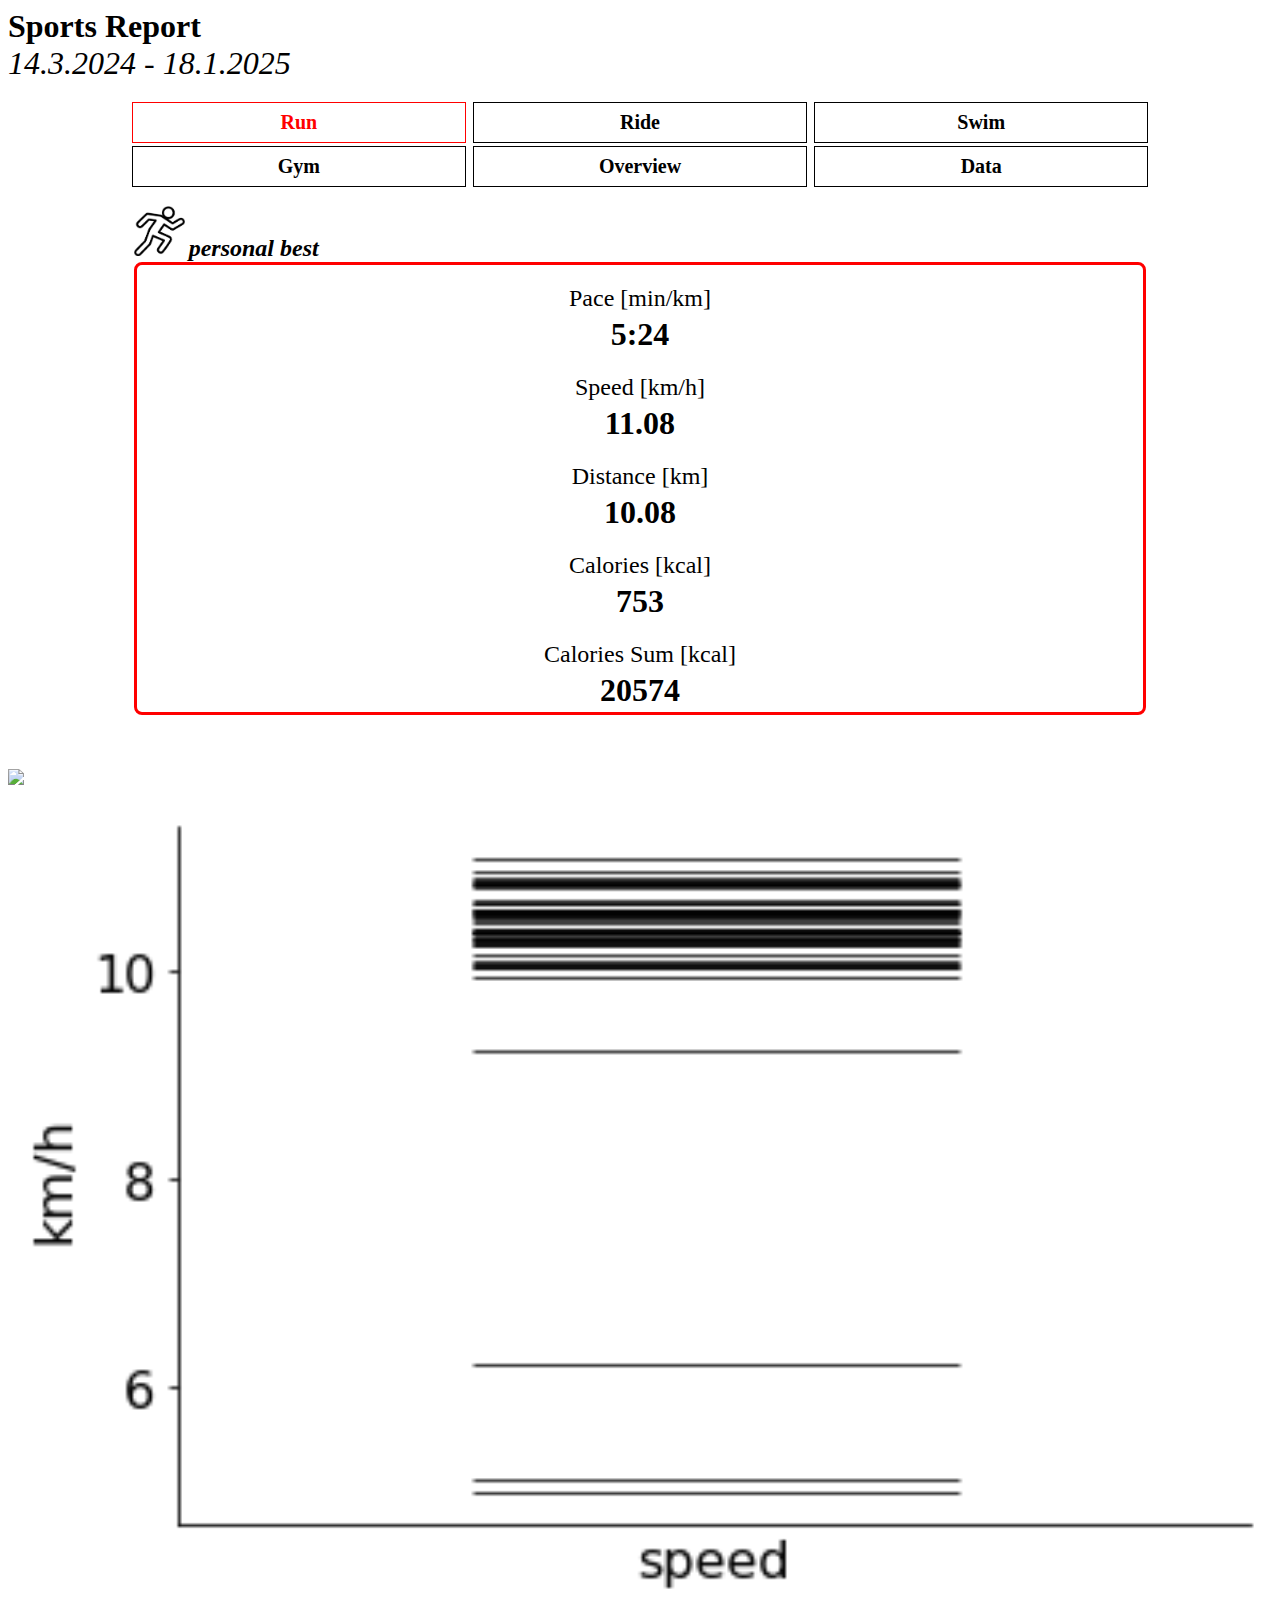
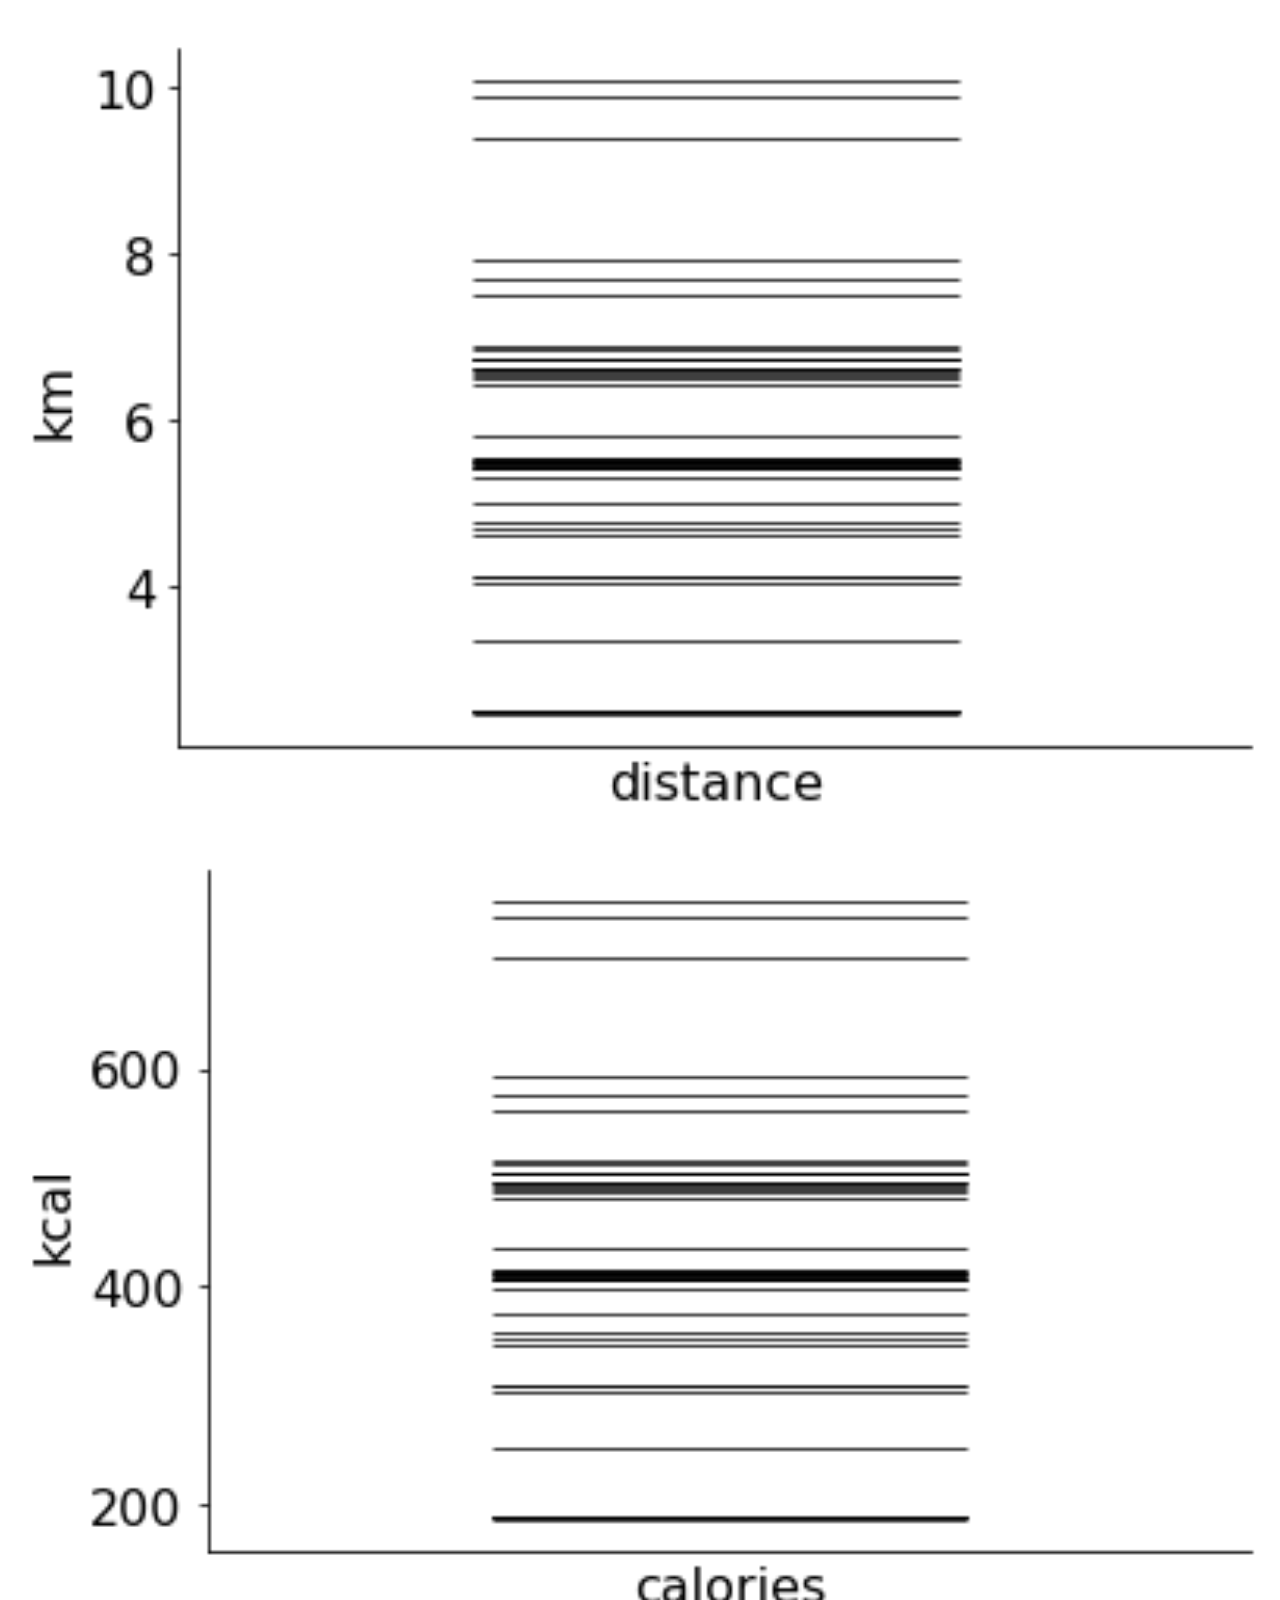
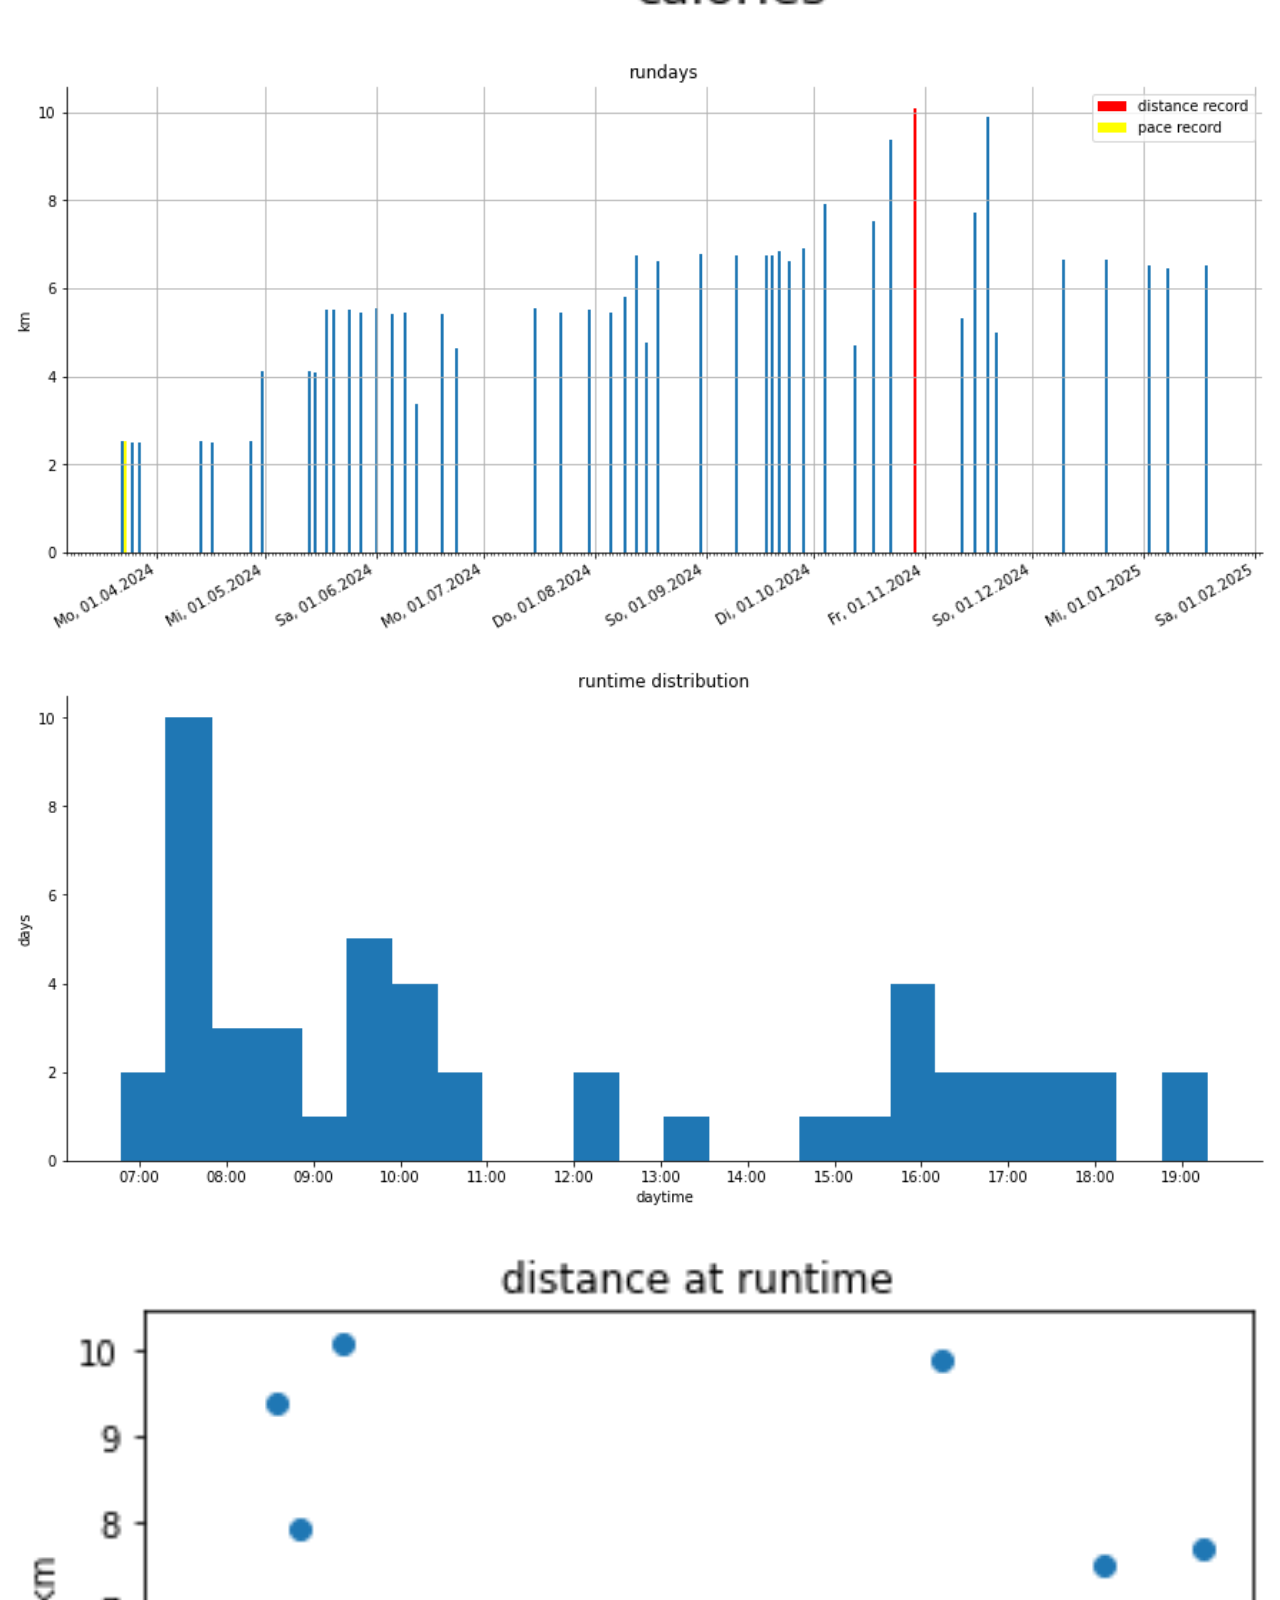
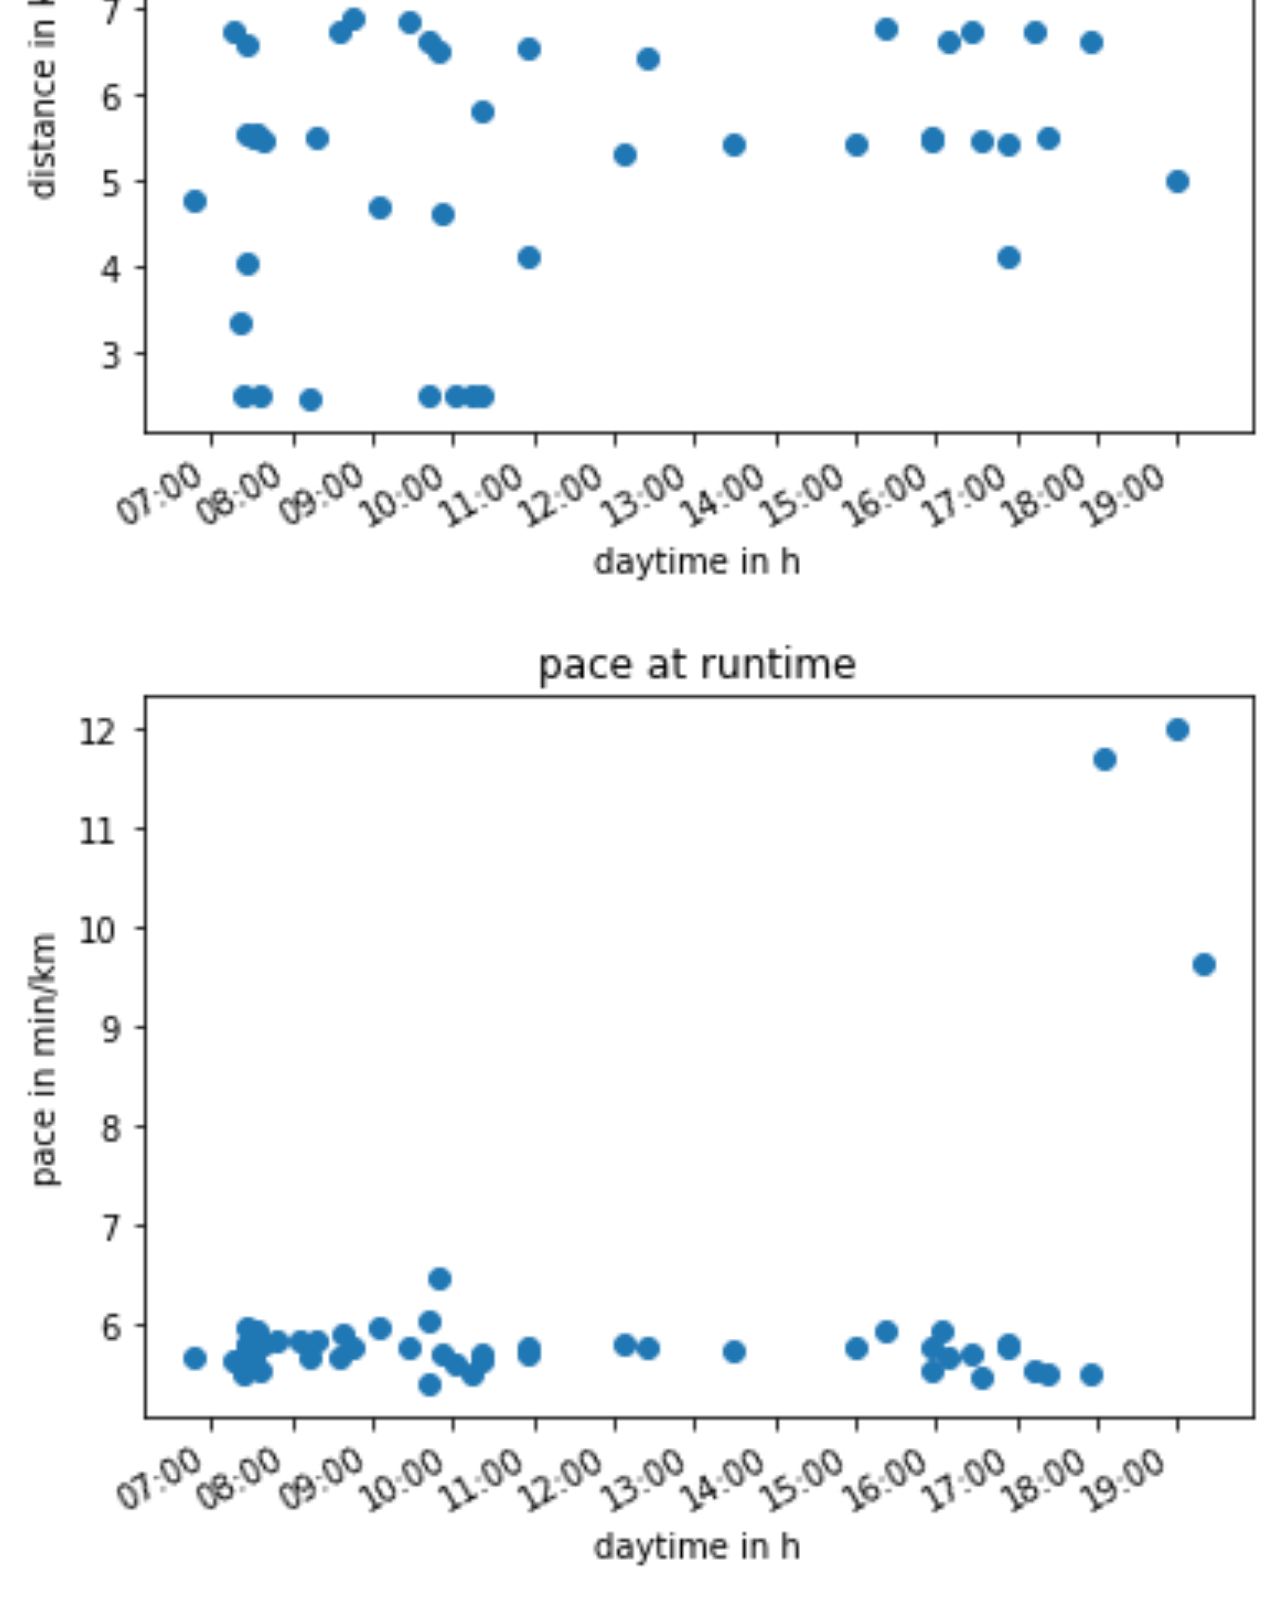
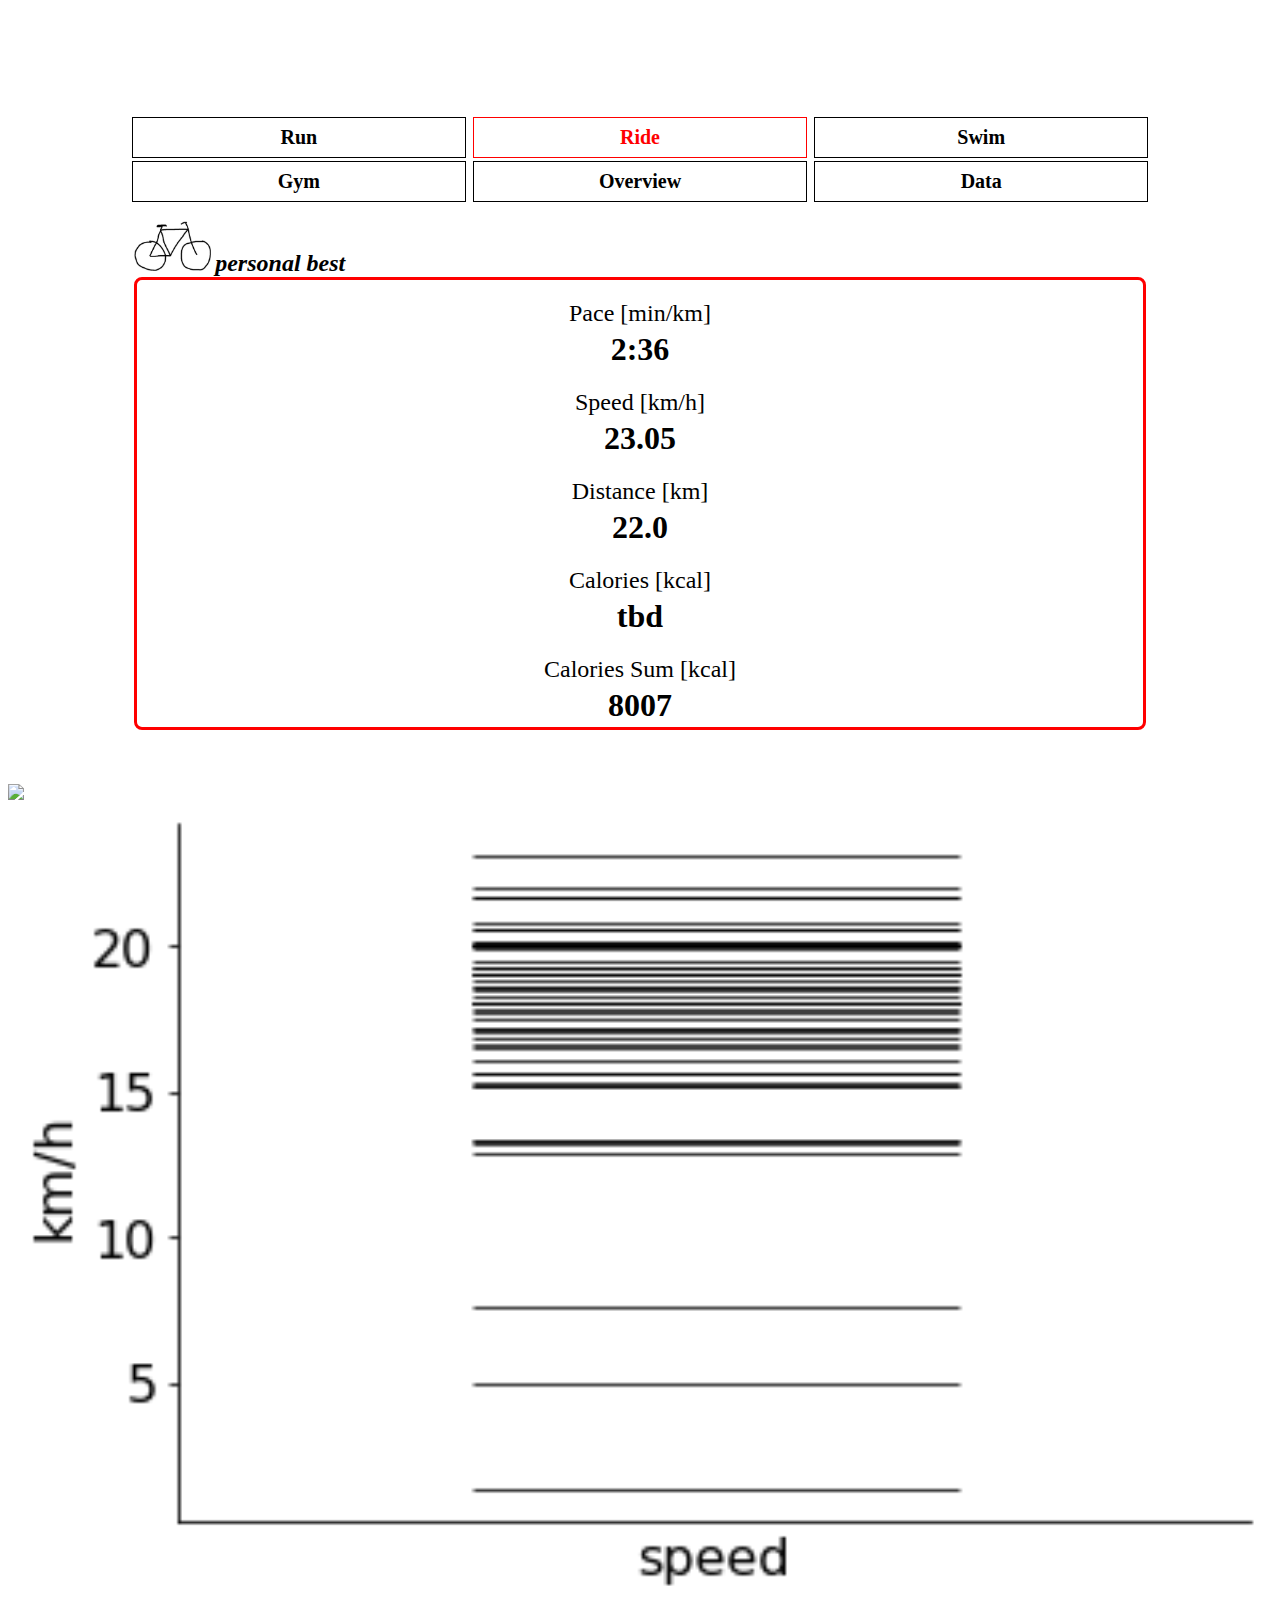
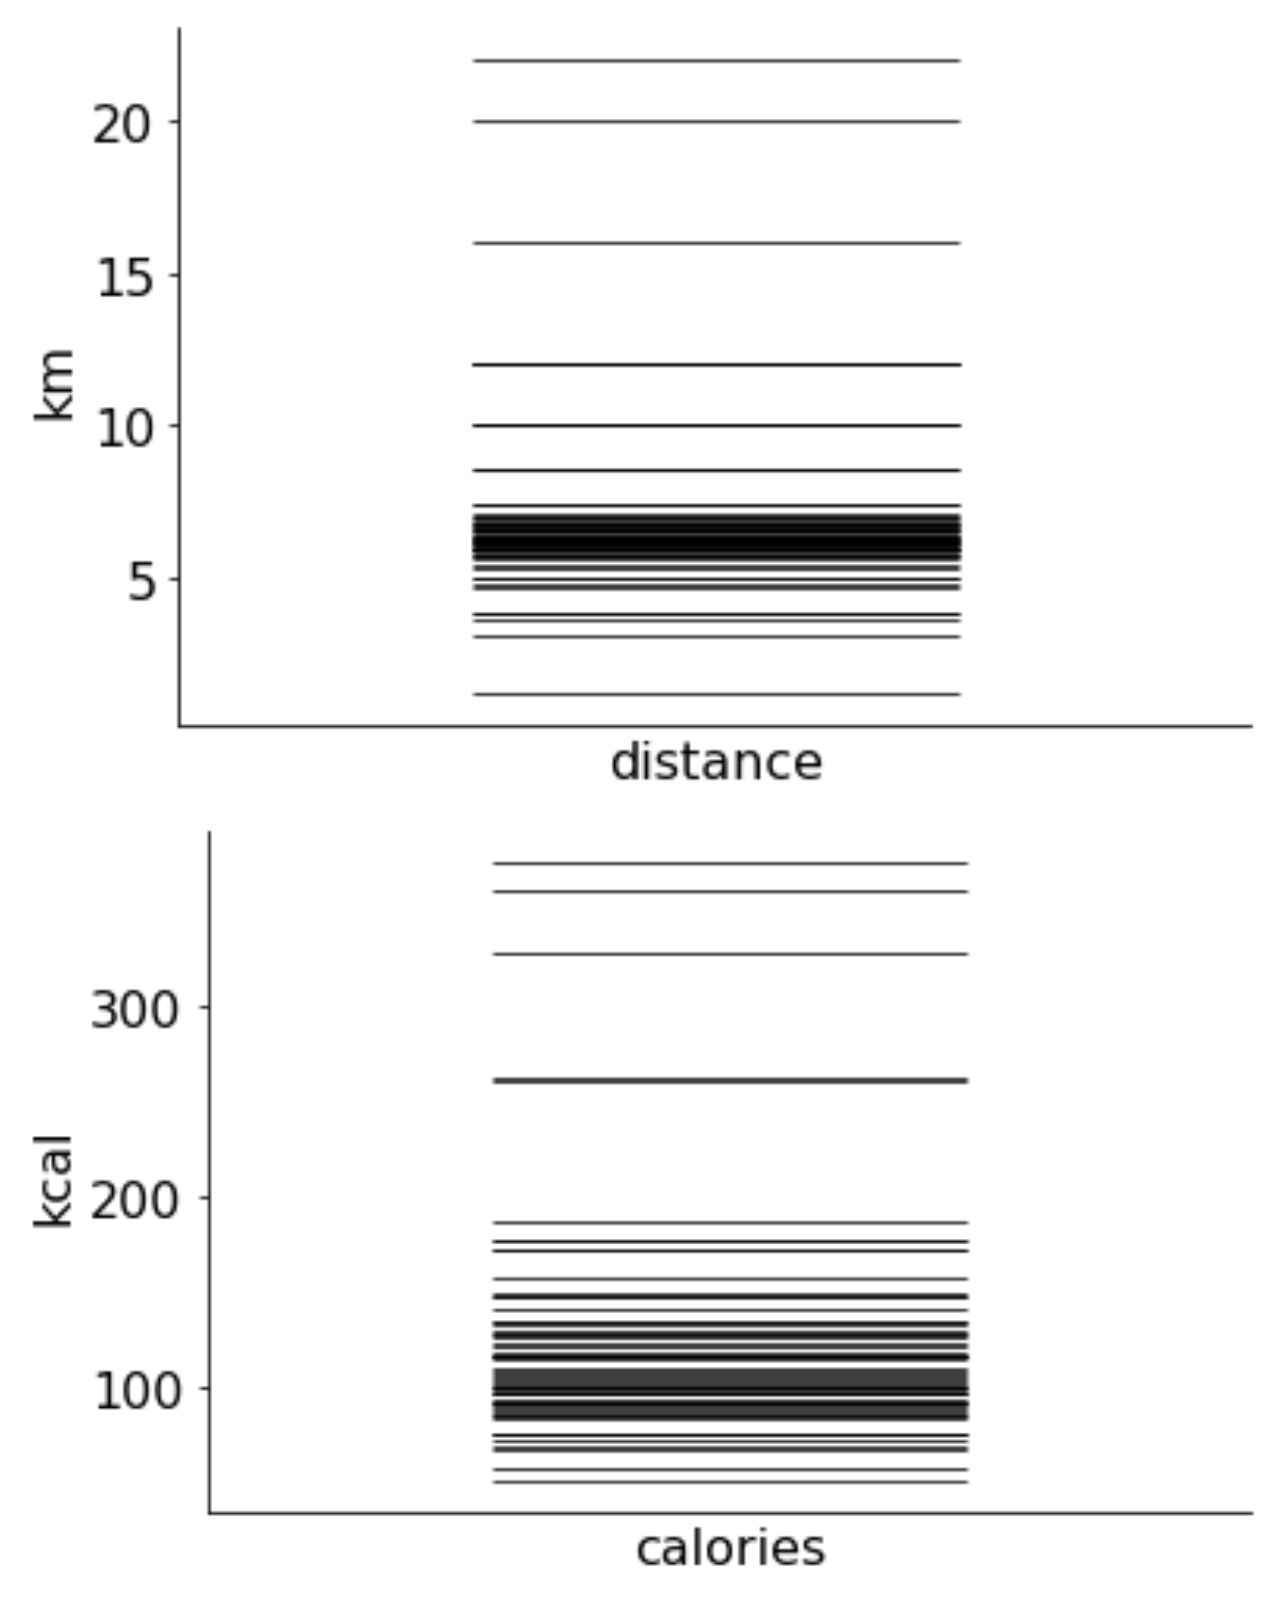
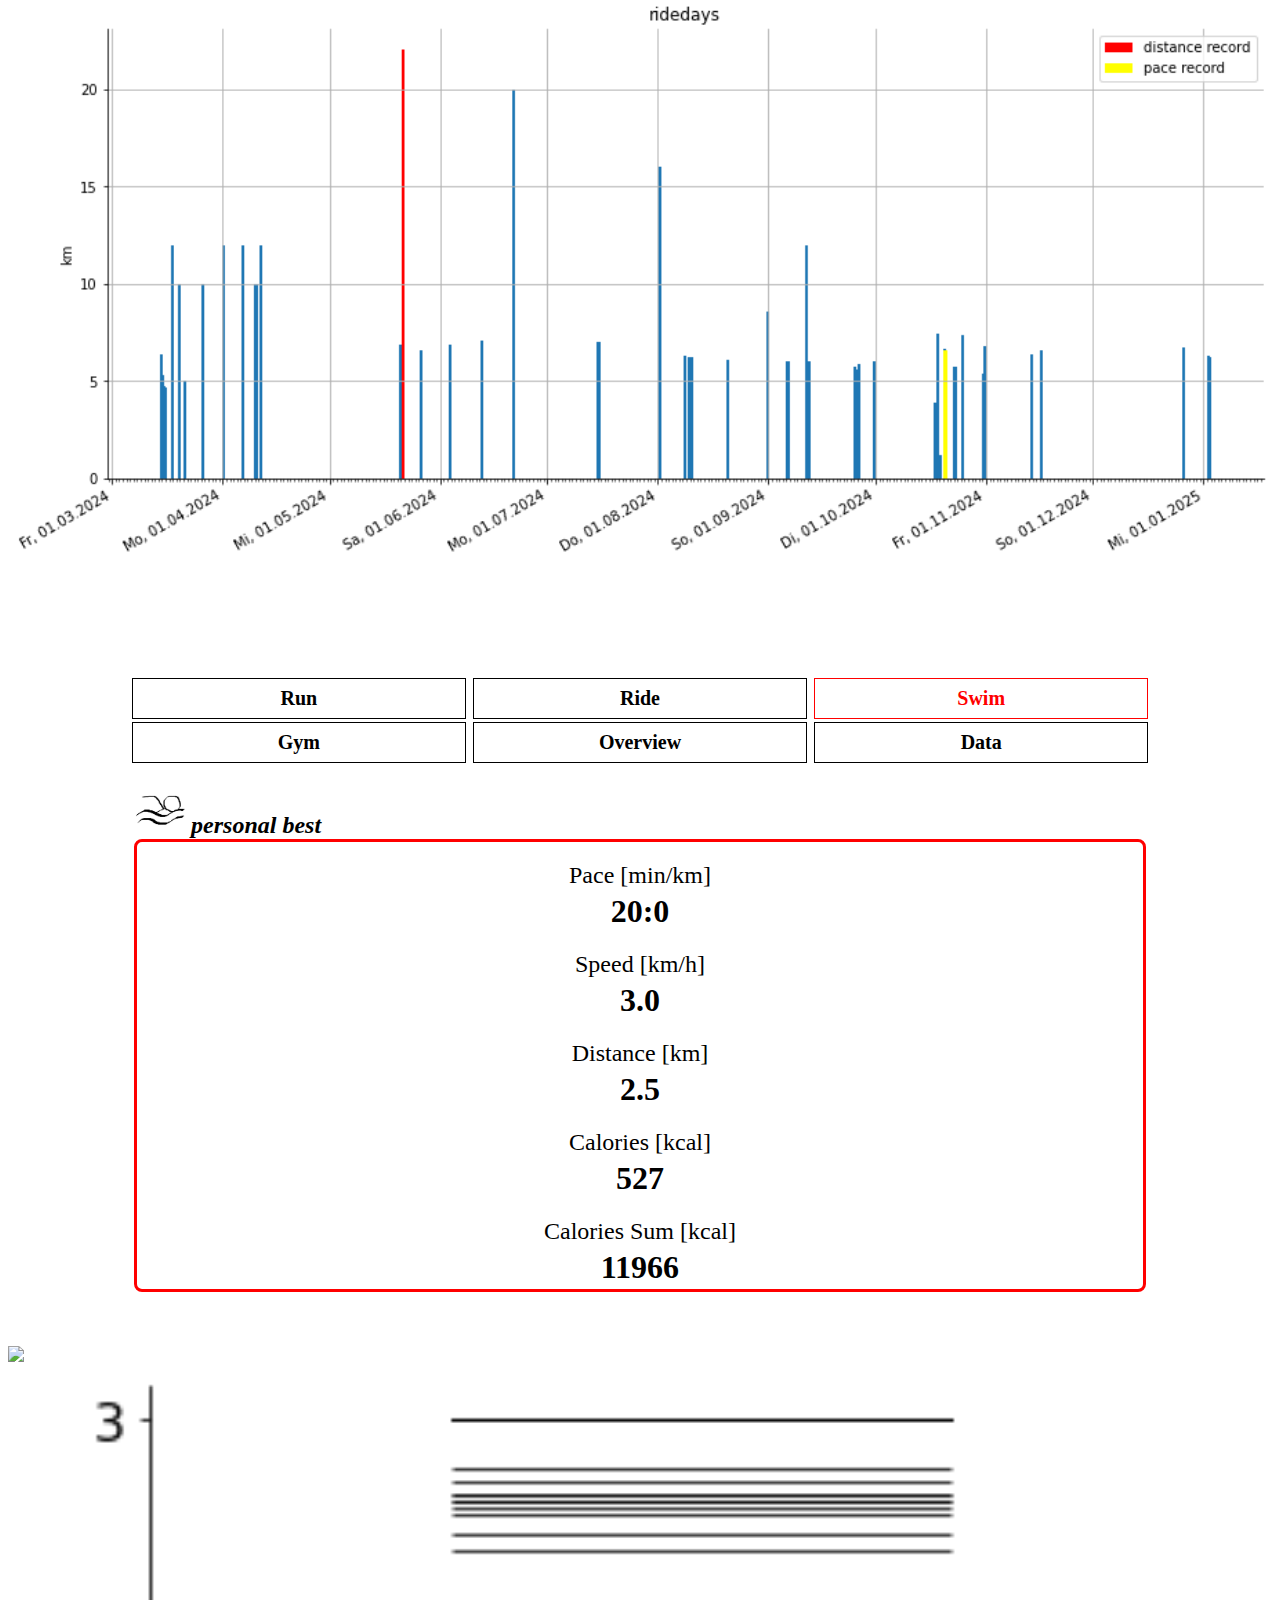
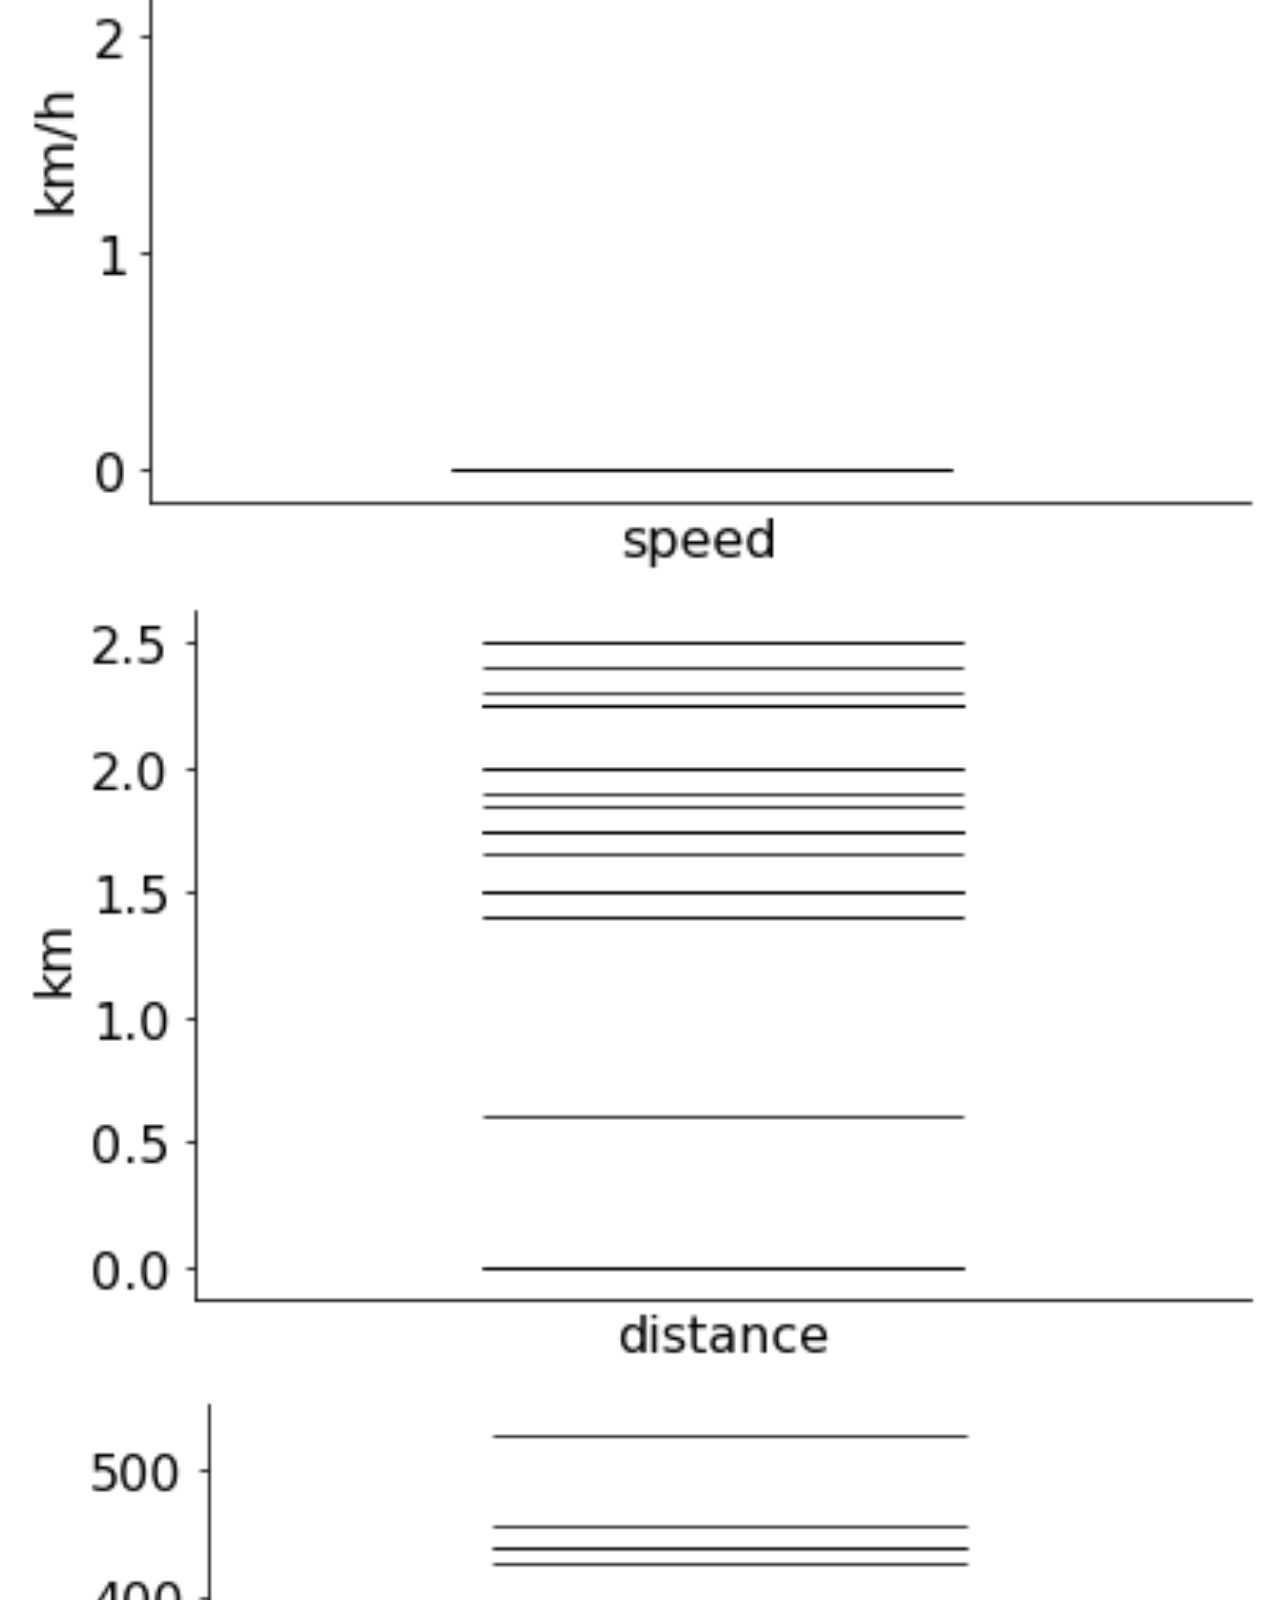
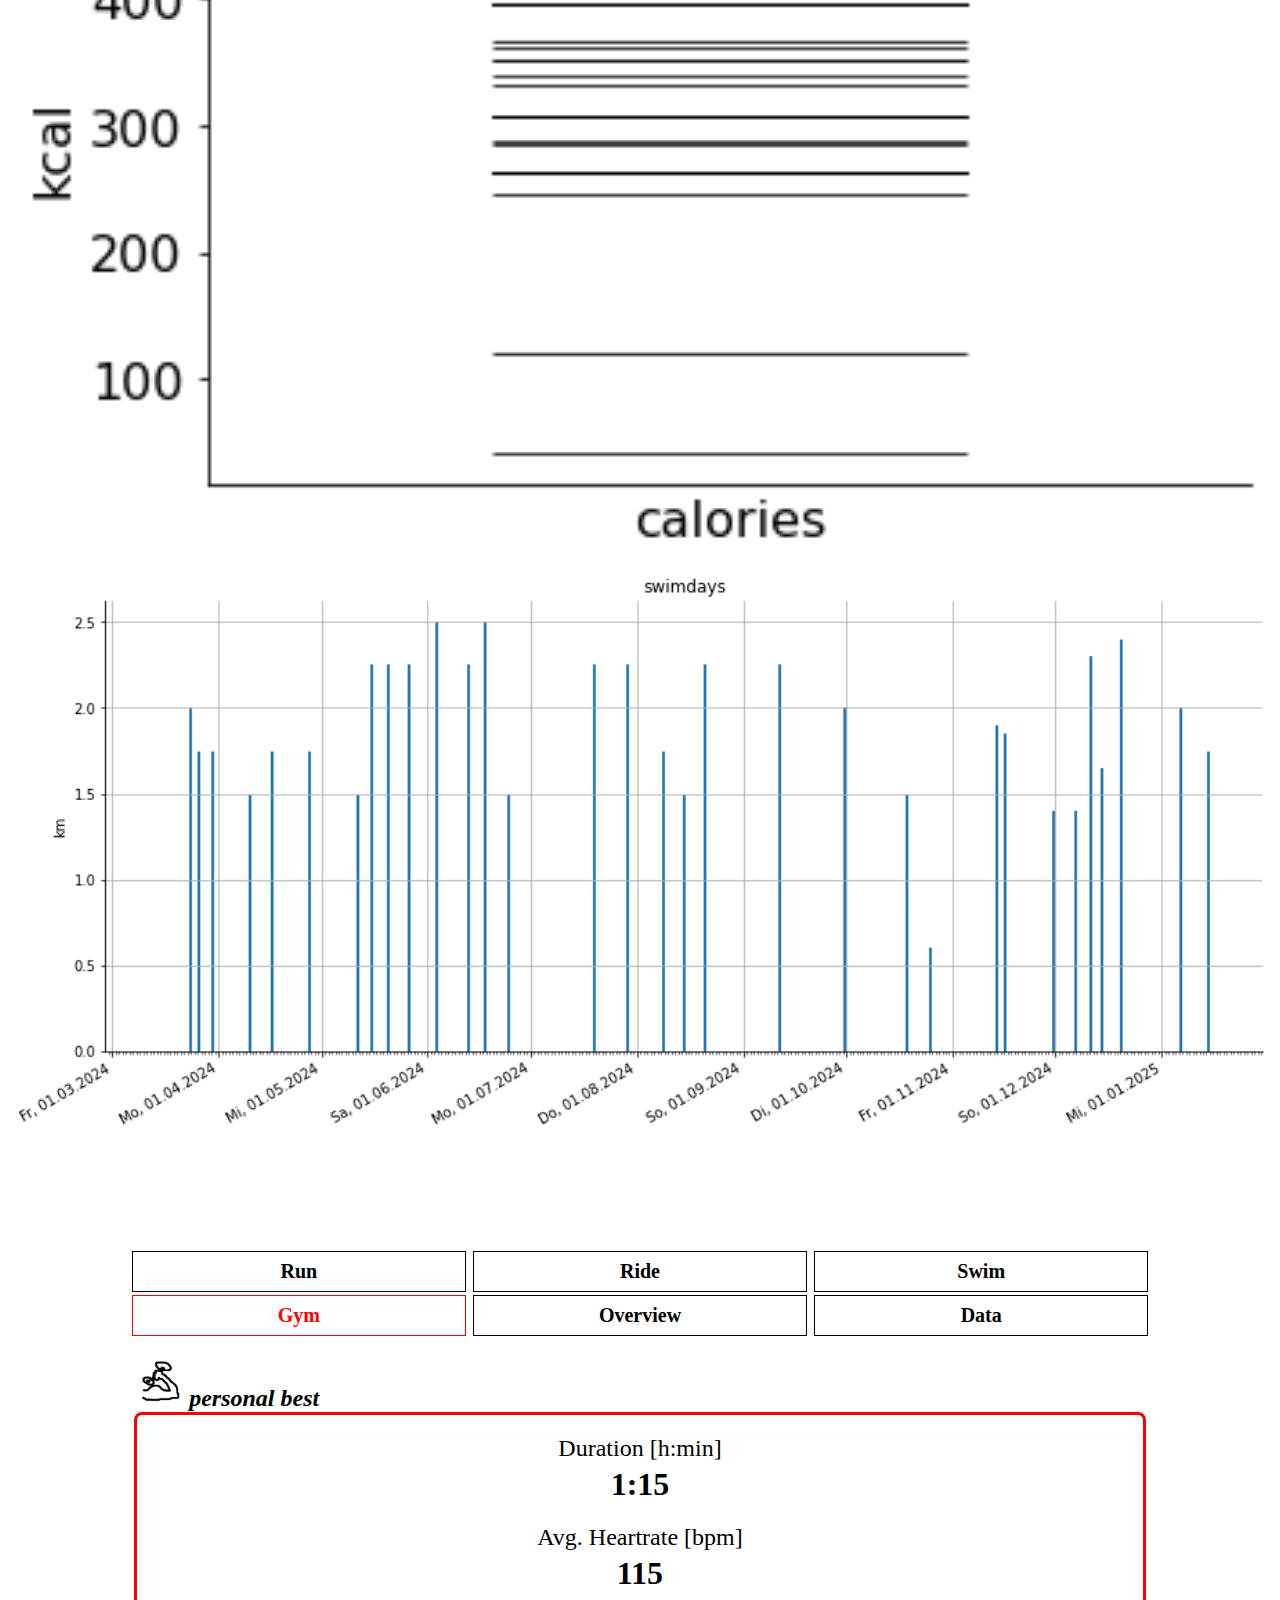
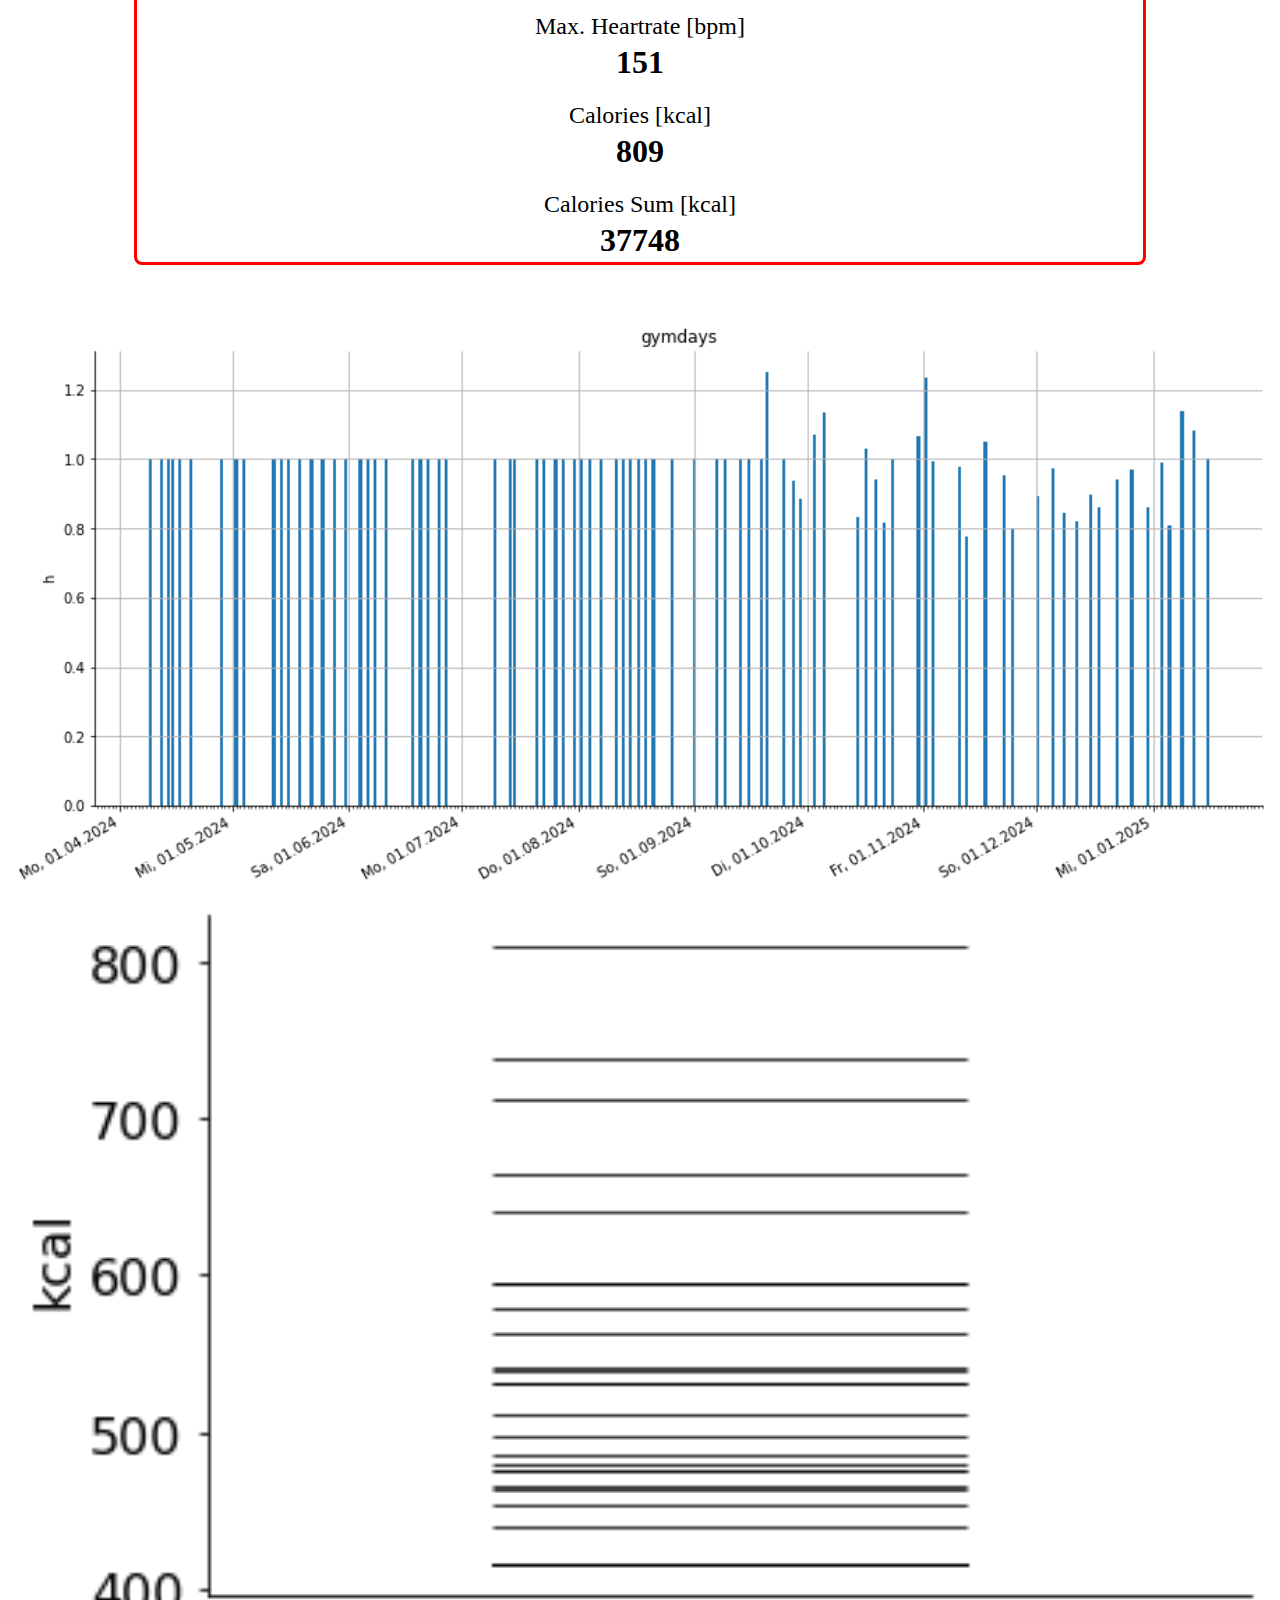
==== commit 53d73787: "Add files via upload" ====
--- a/index.html
+++ b/index.html
@@ -63,8 +63,10 @@
 </br>
 </br>
 </br>
+<img src='records_run_pace.png' width="100%"></br></br>
 <img src='records_run_speed.png' width="100%"></br></br>
 <img src='records_run_dist.png' width="100%"></br></br>
+<img src='records_run_calo.png' width="100%"></br></br>
 <img src='rundays.png' width="100%"></br></br>
 <img src='runtime_distribution.png' width="100%"></br></br>
 <img src='distance_at_runtime.png' width="100%"></br></br>
@@ -124,8 +126,10 @@
 </br>
 </br>
 </br>
+<img src='records_ride_pace.png' width="100%"></br>
 <img src='records_ride_speed.png' width="100%"></br>
 <img src='records_ride_dist.png' width="100%"></br>
+<img src='records_ride_calo.png' width="100%"></br>
 <img src='ridedays.png' width="100%"></br>
 
 <p id="swimlink"></p>
@@ -182,8 +186,10 @@
 </br>
 </br>
 </br>
+            <img src='records_swim_pace.png' width="100%"></br>
             <img src='records_swim_speed.png' width="100%"></br>
             <img src='records_swim_dist.png' width="100%"></br>
+            <img src='records_swim_calo.png' width="100%"></br>
             <img src='swimdays.png' width="100%"></br>
             
 
@@ -243,6 +249,7 @@
 </br>
 <img src='gymdays.png' width="100%"></br>
 <img src='records_gym_calories.png' width="100%"></br>
+<img src='records_gym_maxheart.png' width="100%"></br
 
 <p id="overviewlink"></p>
 <a style="padding: 0; margin: 0; font-size: 2em; font-weight: bold; color: white">Sports Report</a></br>
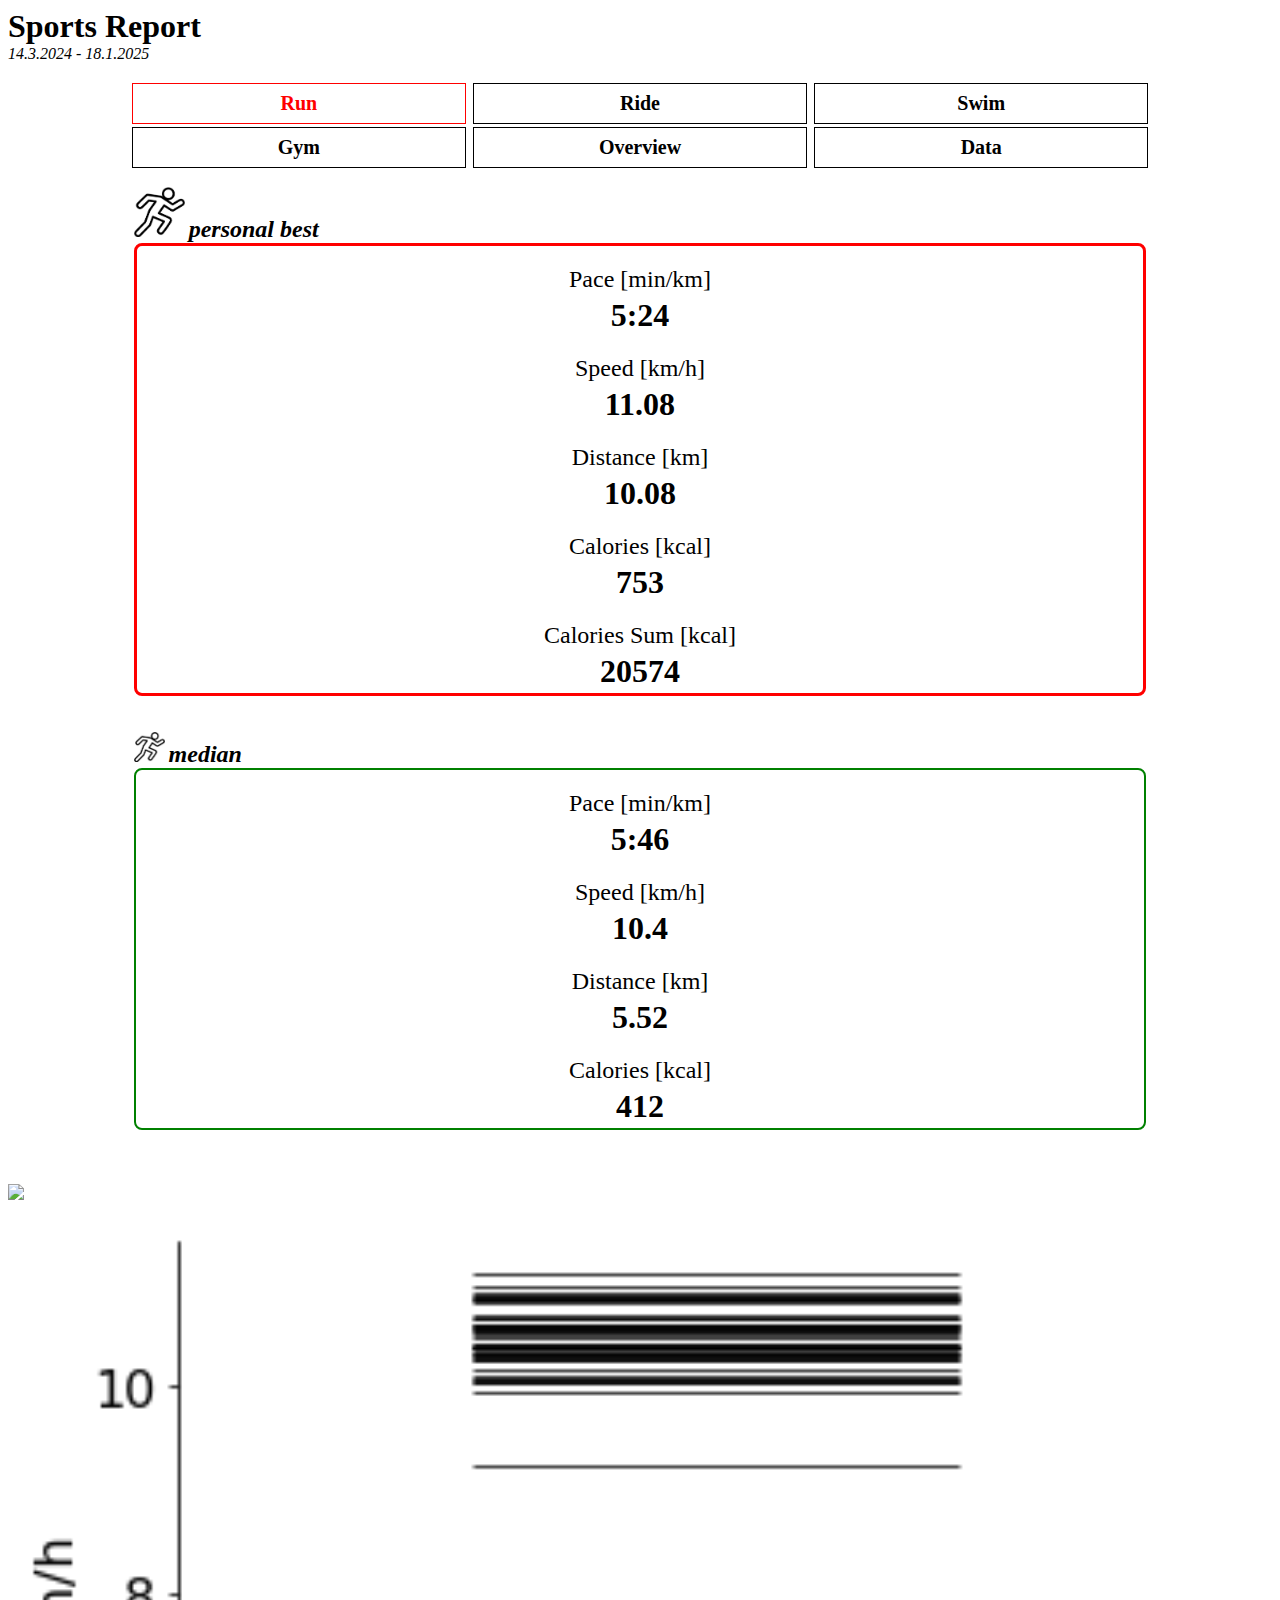
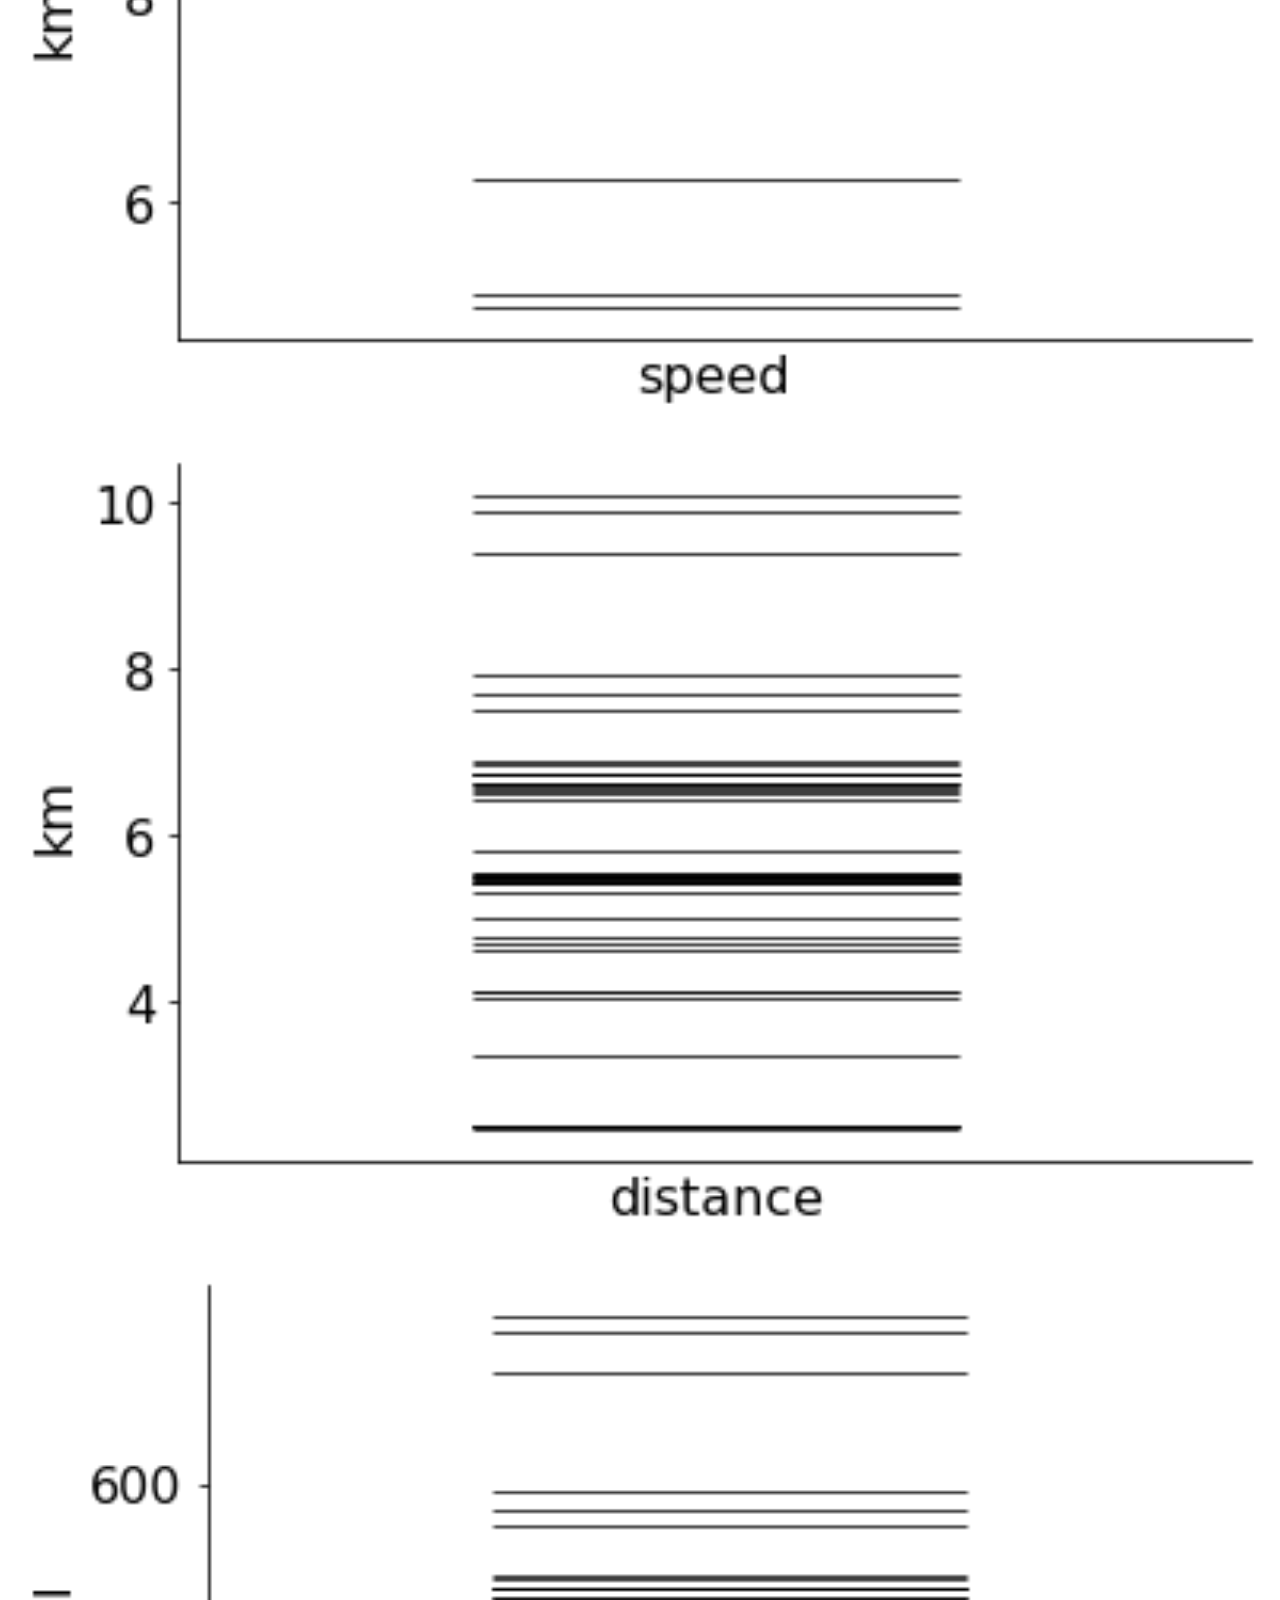
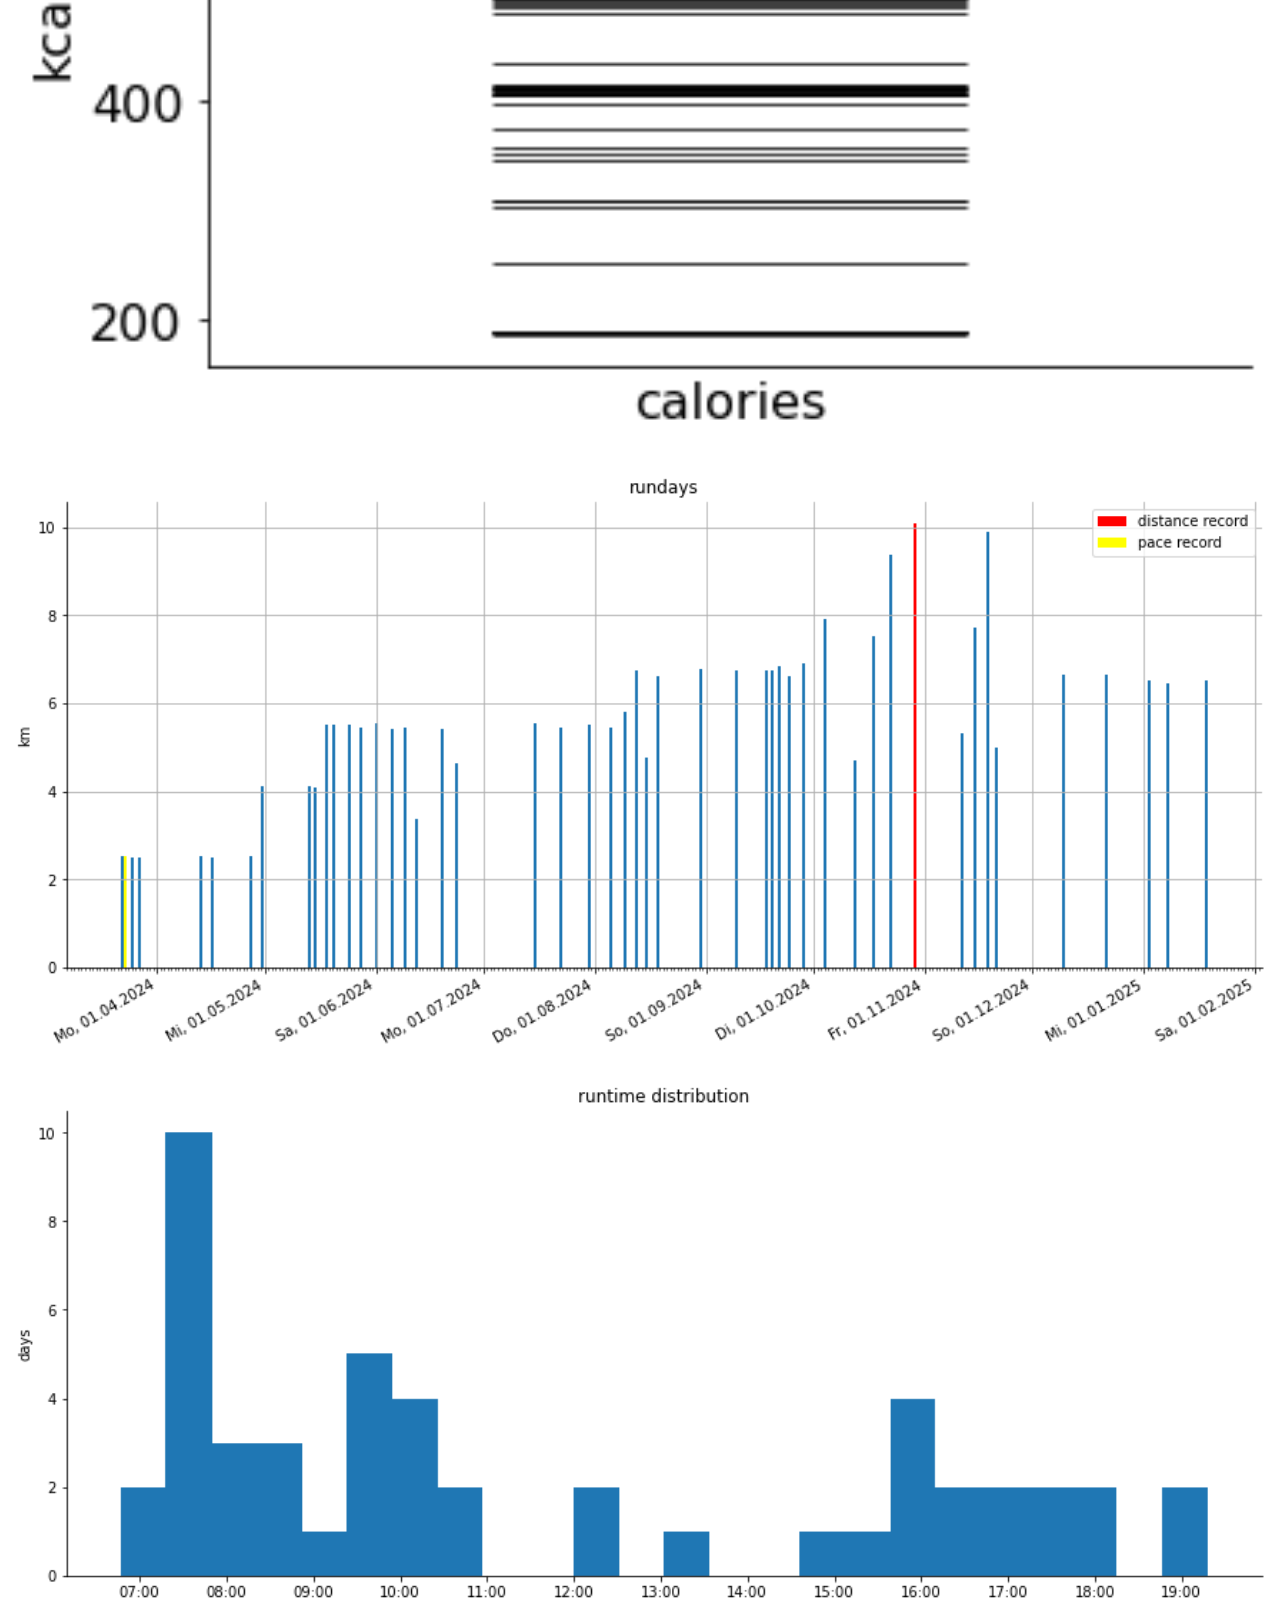
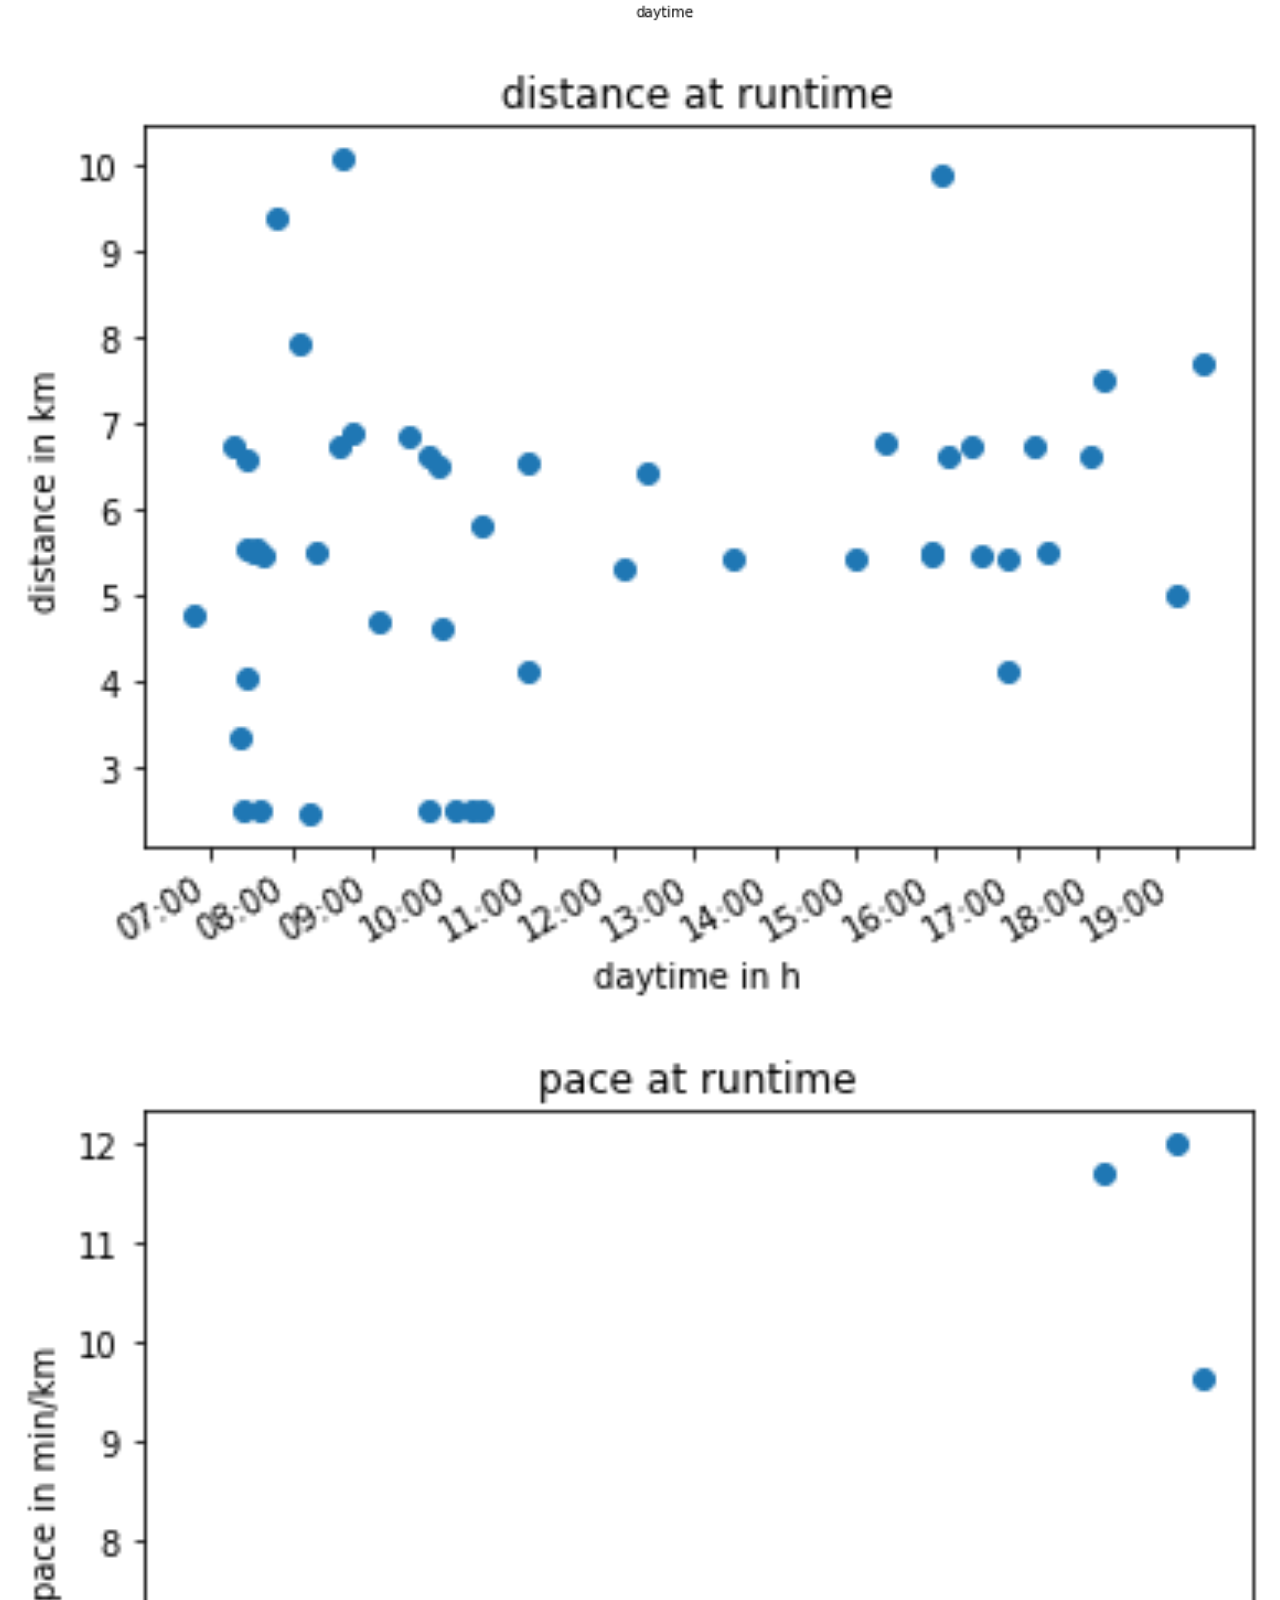
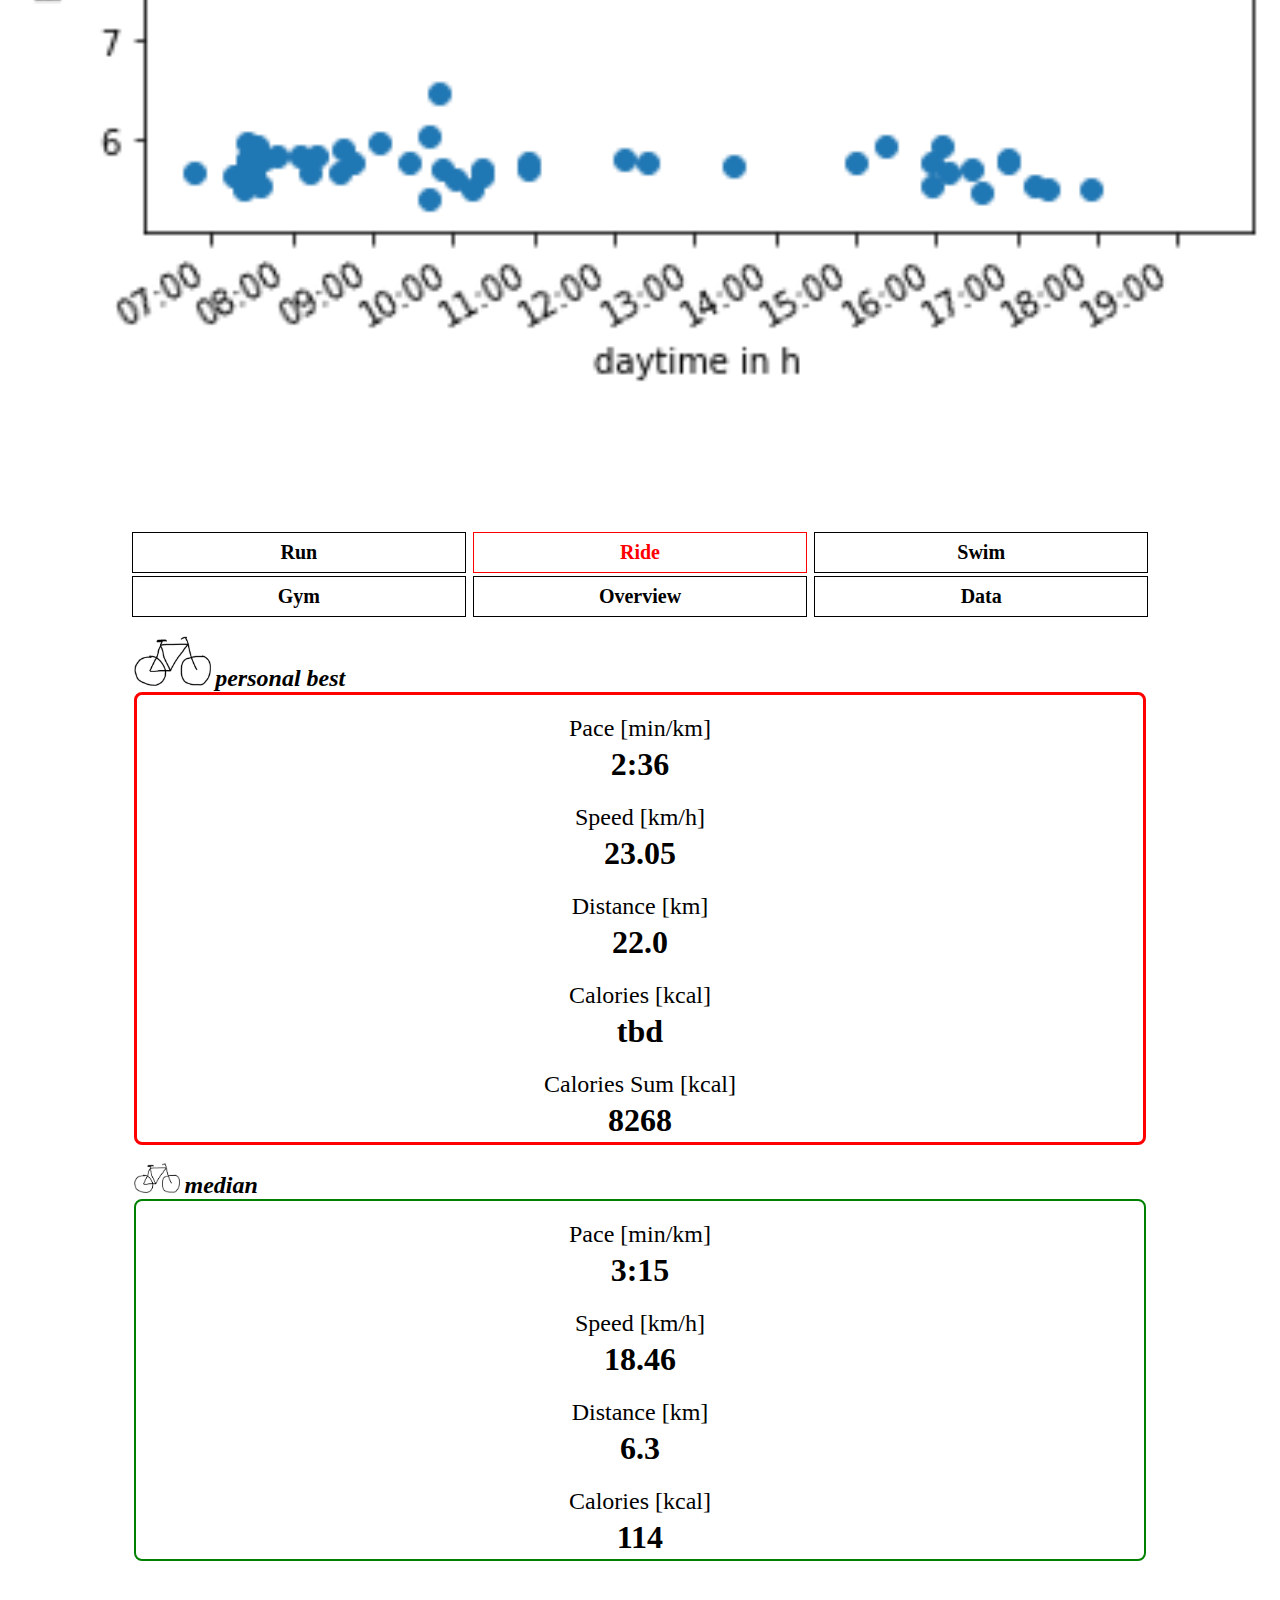
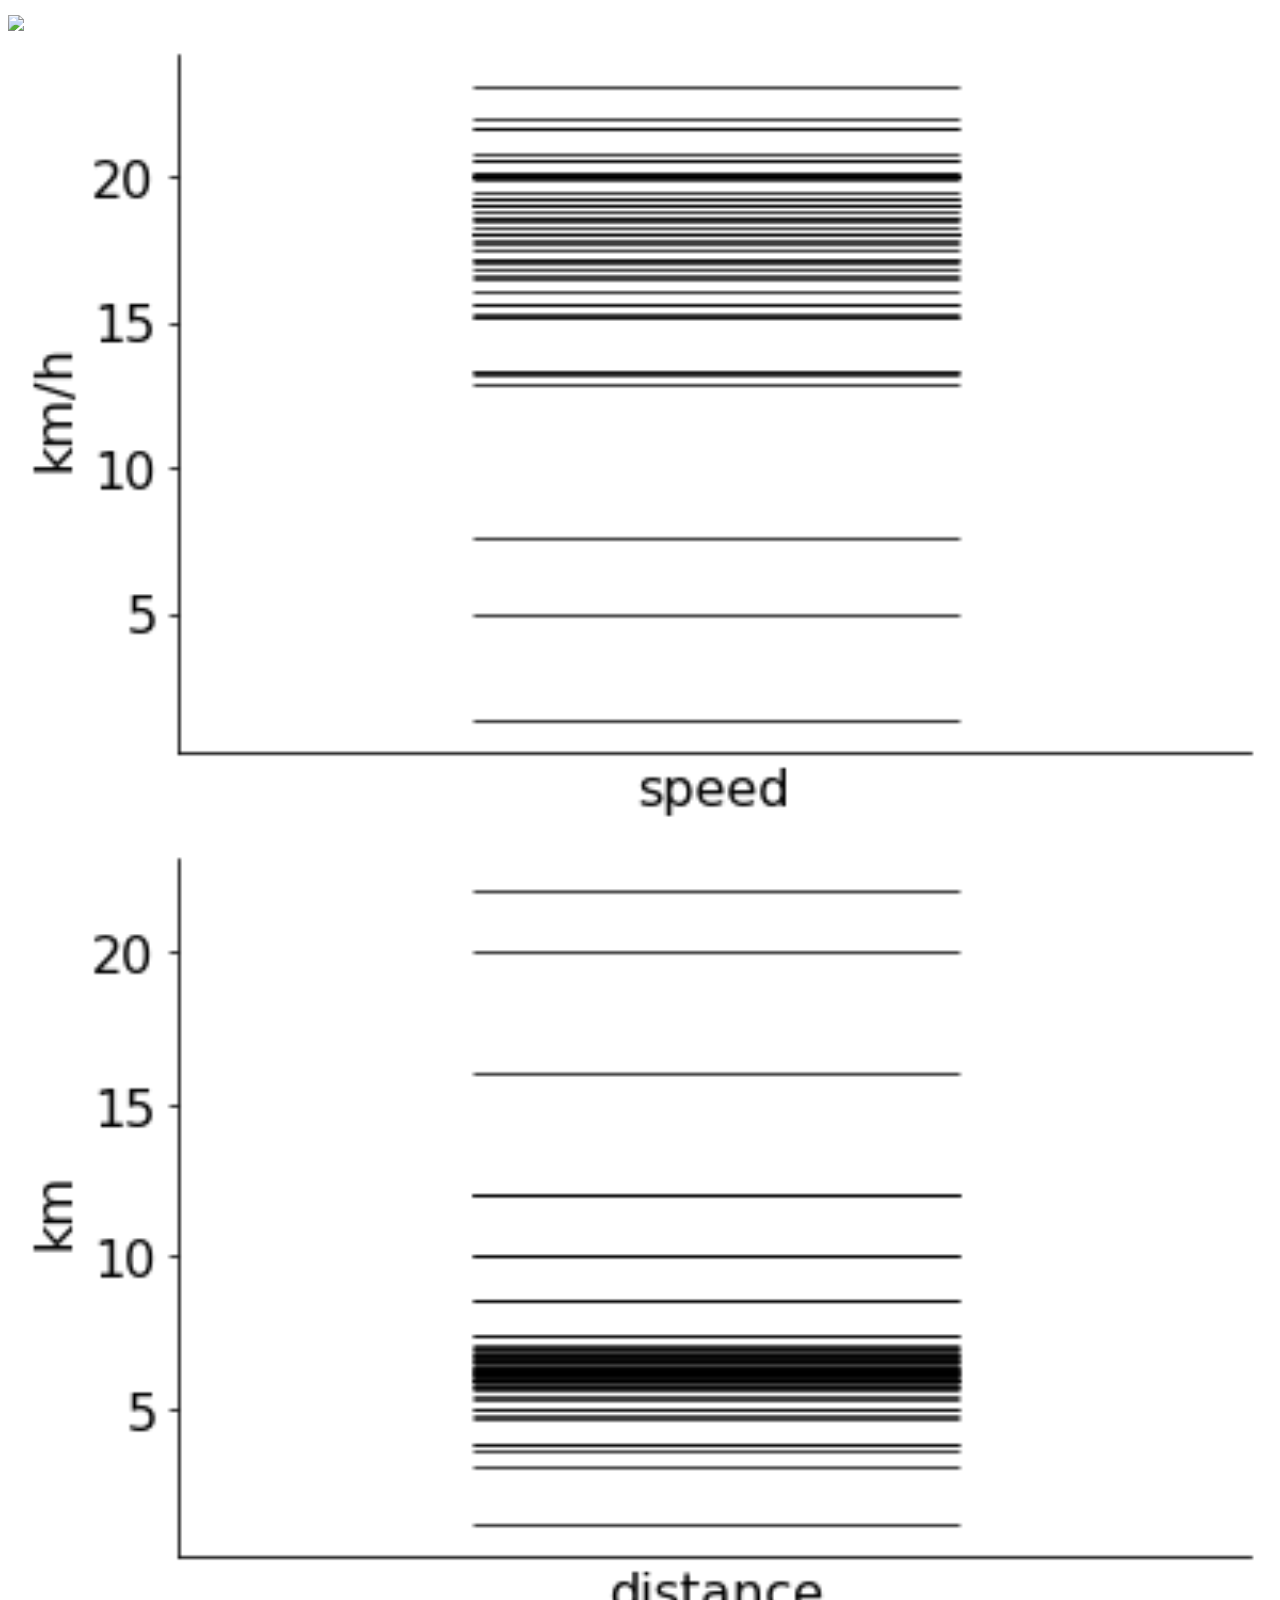
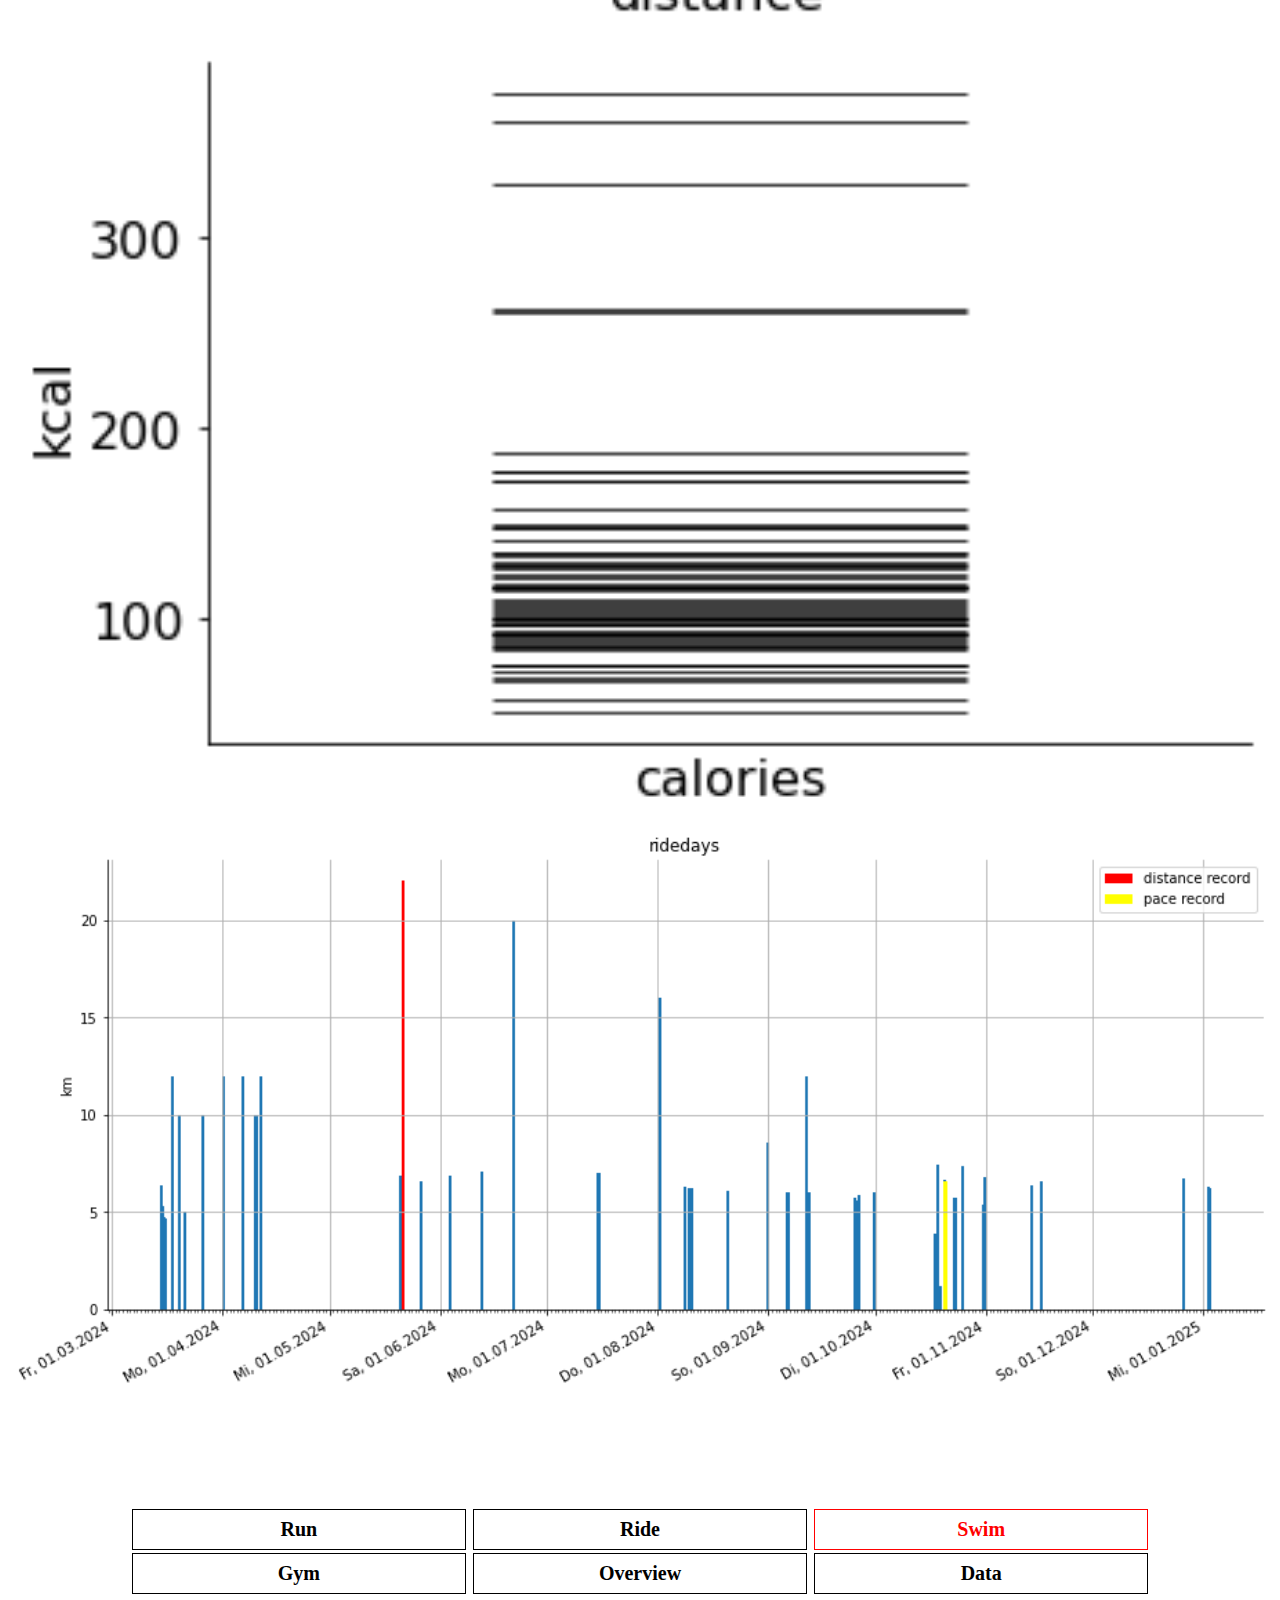
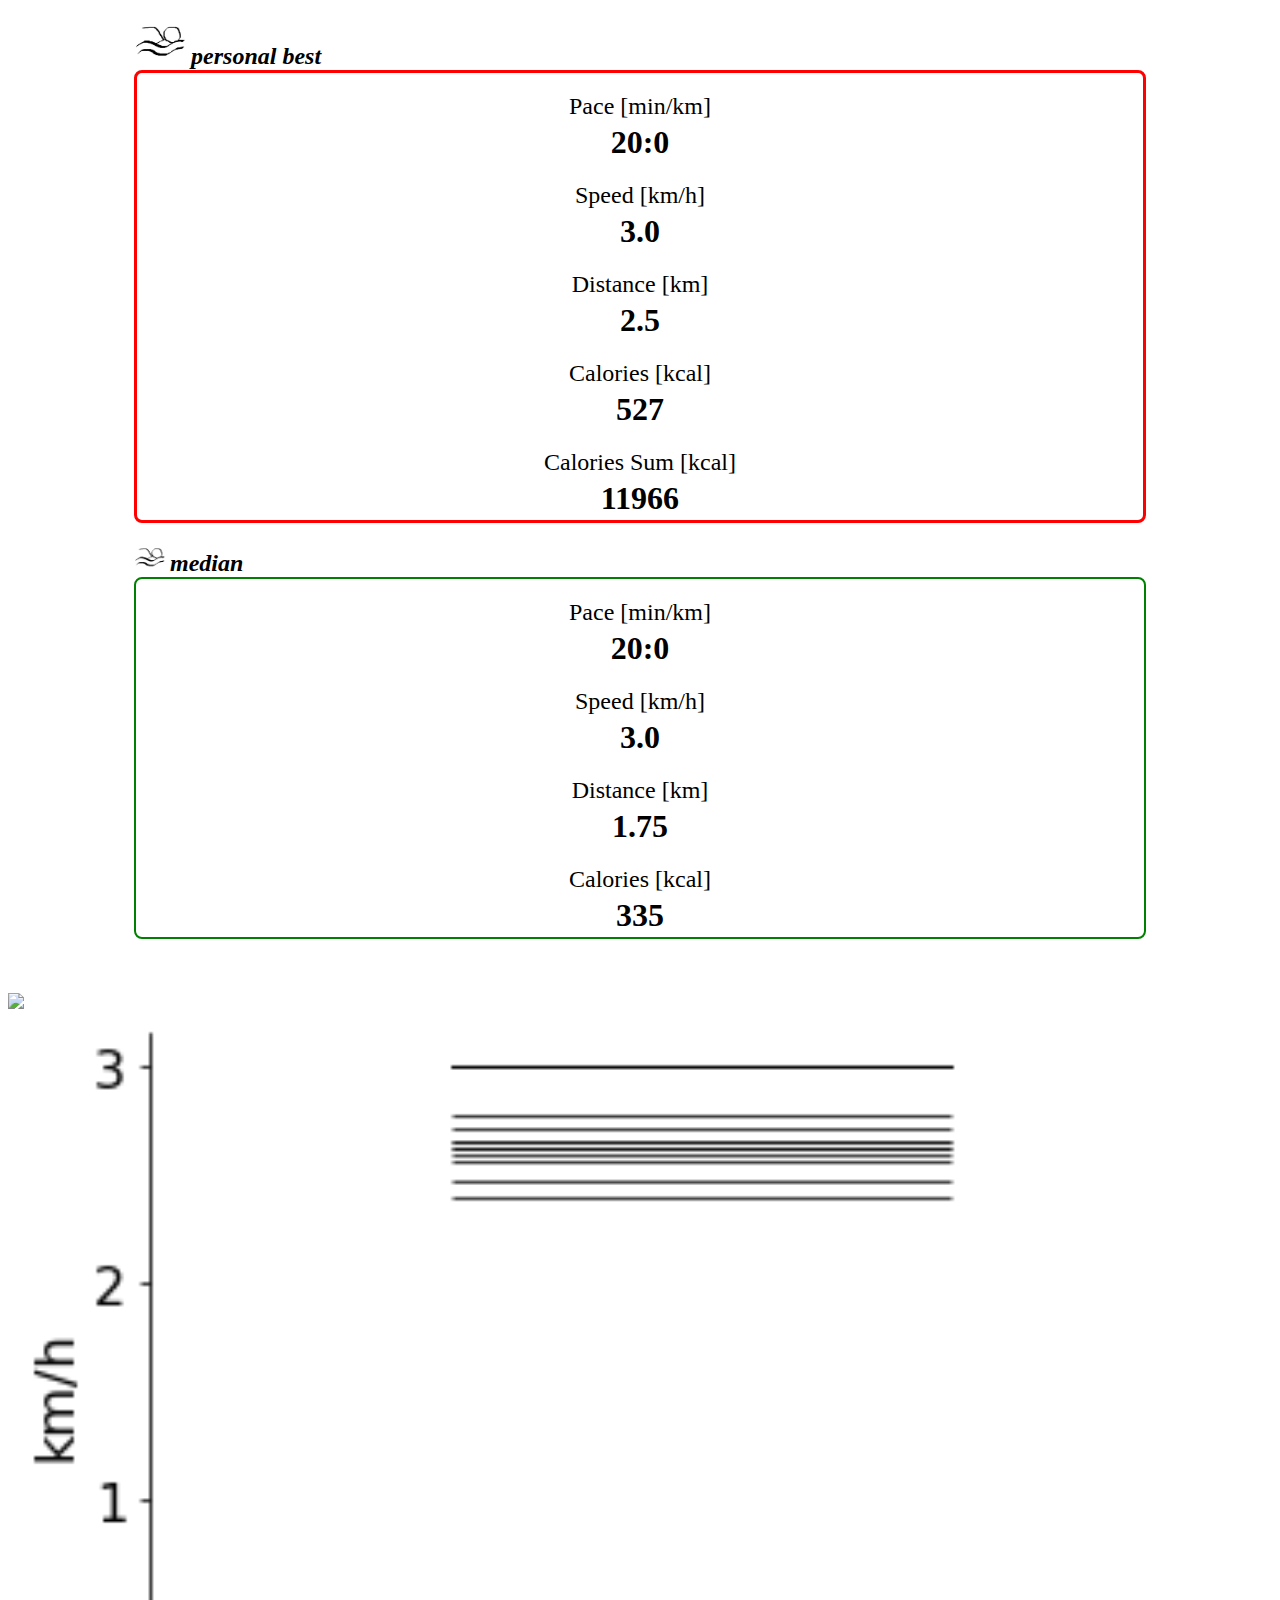
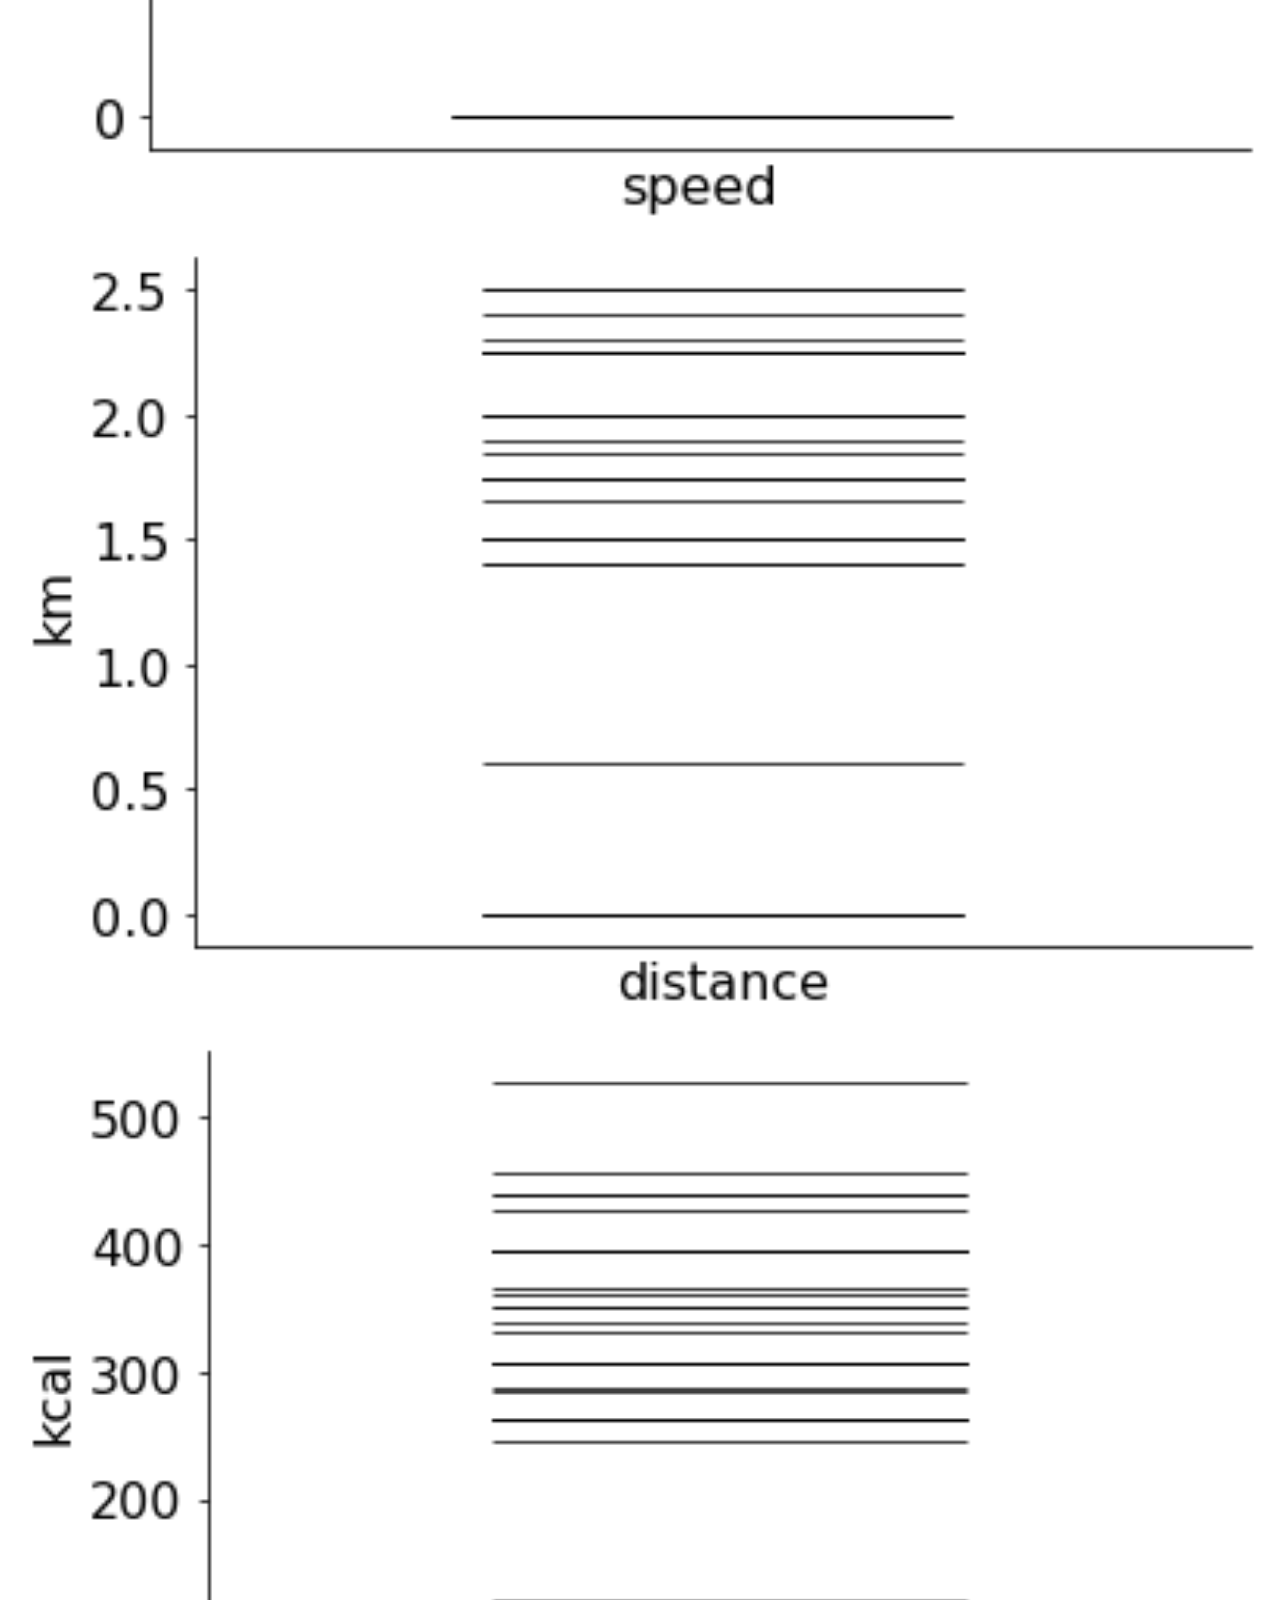
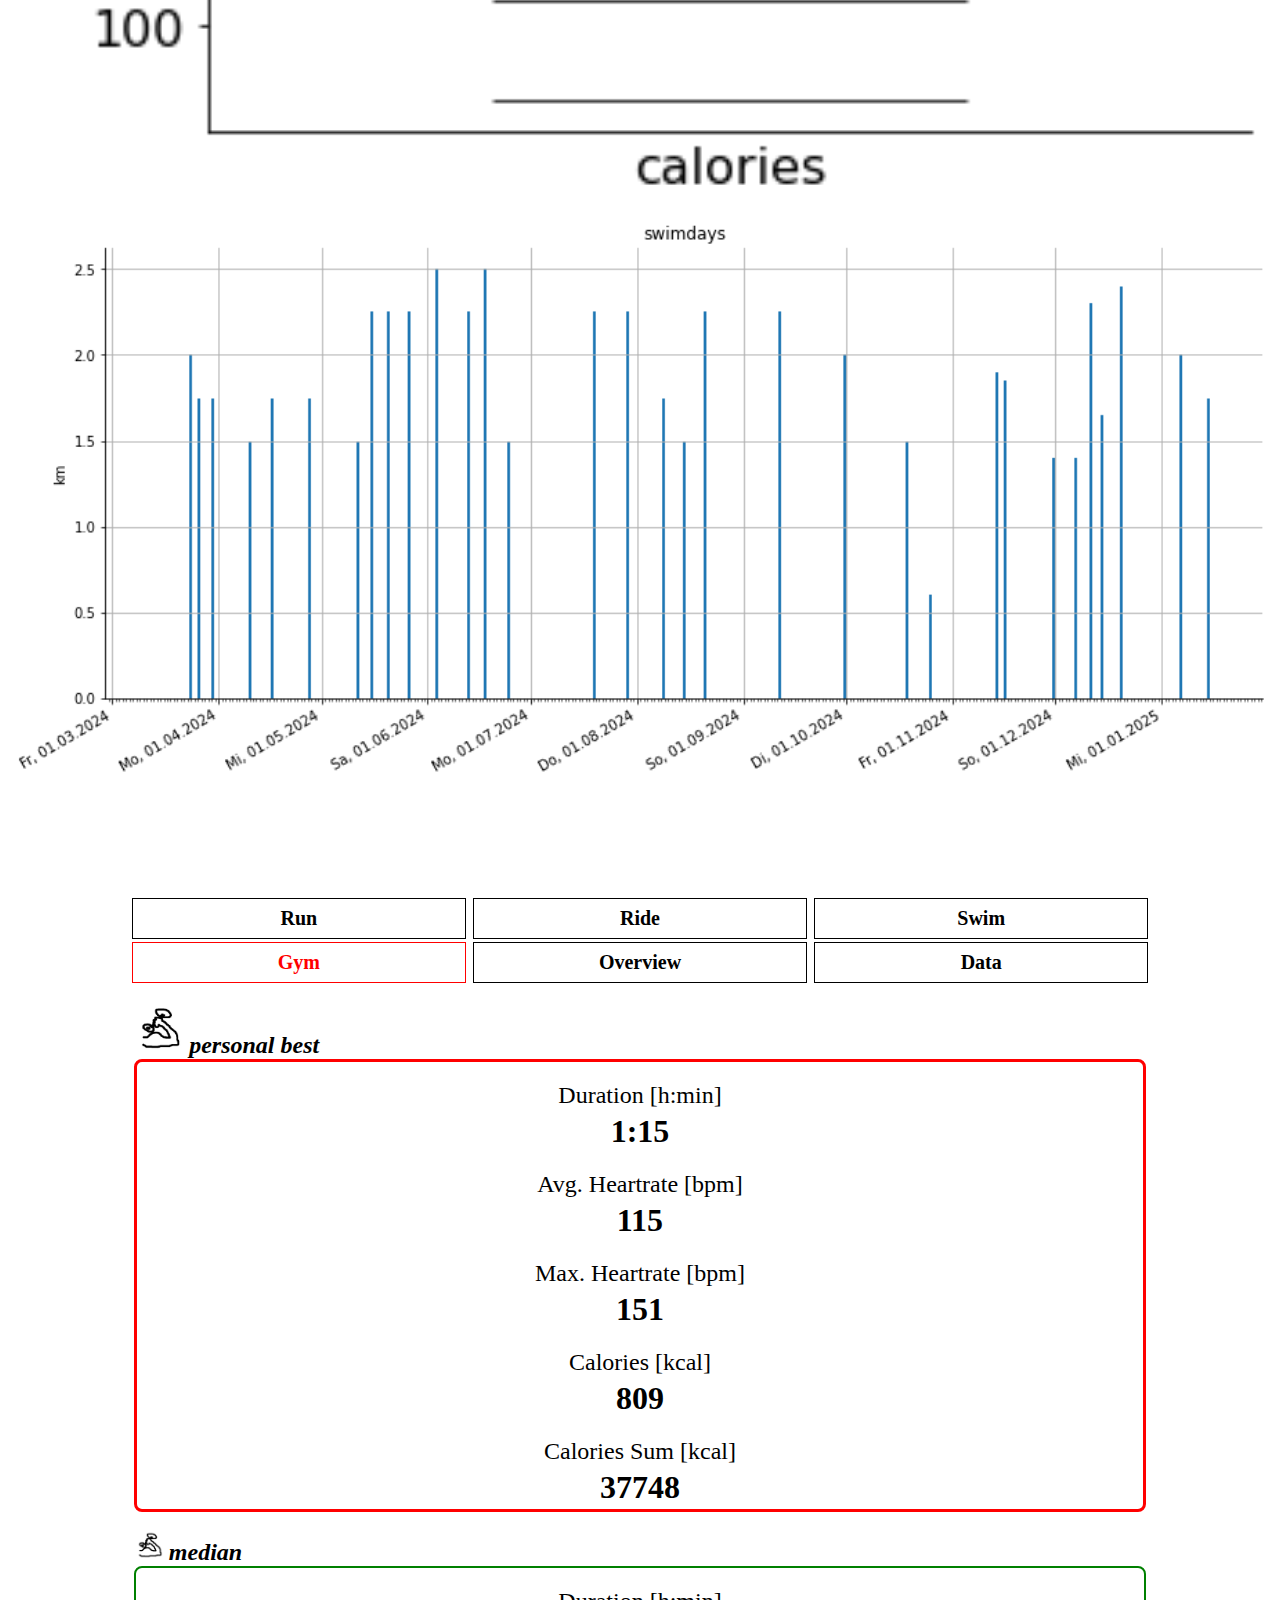
==== commit 7dede883: "Add files via upload" ====
--- a/index.html
+++ b/index.html
@@ -10,8 +10,8 @@
 <body>
 <header>        
     <a style="padding: 0; margin: 0; font-size: 2em; font-weight: bold">Sports Report</a></br>
-    <a style="padding: 0; margin: 0; font-size: 2em; font-style: italic">14.3.2024 - 18.1.2025</a>
-</br></br>
+    <a style="padding: 0; margin: 0; font-size: 1em; font-style: italic">14.3.2024 - 18.1.2025</a>
+</br></br>  
 </header>
 <nav>
 <ul>
@@ -58,6 +58,36 @@
            </tr>
         <tr>
             <td id="recordvalue">20574</td>
+           </tr>
+</table>
+</br>
+</br>
+<img style="margin-left: 10%" src='pikto_run.jpeg' height="30"> 
+<a id="persbest">median</a></br>
+<table id="mediantable">
+<tr>
+            <td id="recordunit">Pace [min/km]</td>
+           </tr>
+          <tr>
+            <td id="recordvalue">5:46</td>
+           </tr>
+           <tr>
+            <td id="recordunit">Speed [km/h]</td>
+           </tr>
+           <tr>
+            <td id="recordvalue">10.4</td>
+           </tr>
+           <tr>
+            <td id="recordunit">Distance [km]</td>
+           </tr>
+           <tr>
+            <td id="recordvalue">5.52</td>
+           </tr>
+            <tr>
+            <td id="recordunit">Calories [kcal]</td>
+           </tr>
+        <tr>
+            <td id="recordvalue">412</td>
            </tr>
 </table>
 </br>
@@ -120,7 +150,37 @@
             <td id="recordunit">Calories Sum [kcal]</td>
            </tr>
         <tr>
-            <td id="recordvalue">8007</td>
+            <td id="recordvalue">8268</td>
+           </tr>
+</table>
+</br>
+<img style="margin-left: 10%" src='pikto_ride.jpeg' height="30"> 
+<a id="persbest">median</a></br>
+
+<table id="mediantable">
+          <tr>
+            <td id="recordunit">Pace [min/km]</td>
+           </tr>
+          <tr>
+            <td id="recordvalue">3:15</td>
+           </tr>
+           <tr>
+            <td id="recordunit">Speed [km/h]</td>
+           </tr>
+           <tr>
+            <td id="recordvalue">18.46</td>
+           </tr>
+           <tr>
+            <td id="recordunit">Distance [km]</td>
+           </tr>
+           <tr>
+            <td id="recordvalue">6.3</td>
+           </tr>
+            <tr>
+            <td id="recordunit">Calories [kcal]</td>
+           </tr>
+        <tr>
+            <td id="recordvalue">114</td>
            </tr>
 </table>
 </br>
@@ -181,6 +241,36 @@
            </tr>
         <tr>
             <td id="recordvalue">11966</td>
+           </tr>
+</table>
+</br>
+<img style="margin-left: 10%" src='pikto_swim.jpeg' height="30"> 
+<a id="persbest">median</a></br>
+
+<table id="mediantable">
+          <tr>
+            <td id="recordunit">Pace [min/km]</td>
+           </tr>
+          <tr>
+            <td id="recordvalue">20:0</td>
+           </tr>
+           <tr>
+            <td id="recordunit">Speed [km/h]</td>
+           </tr>
+           <tr>
+            <td id="recordvalue">3.0</td>
+           </tr>
+           <tr>
+            <td id="recordunit">Distance [km]</td>
+           </tr>
+           <tr>
+            <td id="recordvalue">1.75</td>
+           </tr>
+            <tr>
+            <td id="recordunit">Calories [kcal]</td>
+           </tr>
+        <tr>
+            <td id="recordvalue">335</td>
            </tr>
 </table>
 </br>
@@ -245,6 +335,36 @@
            </tr>
 </table>
 </br>
+<img style="margin-left: 10%" src='pikto_gym.jpeg' height="30"> 
+<a id="persbest">median</a></br>
+
+<table id="mediantable">
+          <tr>
+            <td id="recordunit">Duration [h:min]</td>
+           </tr>
+          <tr>
+            <td id="recordvalue">1:0</td>
+           </tr>
+           <tr>
+            <td id="recordunit">Avg. Heartrate [bpm]</td>
+           </tr>
+           <tr>
+            <td id="recordvalue">110</td>
+           </tr>
+           <tr>
+            <td id="recordunit">Max. Heartrate [bpm]</td>
+           </tr>
+           <tr>
+            <td id="recordvalue">135</td>
+           </tr>
+            <tr>
+            <td id="recordunit">Calories [kcal]</td>
+           </tr>
+        <tr>
+            <td id="recordvalue">416</td>
+           </tr>
+</table>
+</br>
 </br>
 </br>
 <img src='gymdays.png' width="100%"></br>
--- a/stylesheet.css
+++ b/stylesheet.css
@@ -1,4 +1,3 @@
-<style>
 header {
 	background: white; 
 	position:sticky;
@@ -32,6 +31,15 @@
 	margin-left: 10%;
 	clear: both
 }
+#mediantable {
+	width: 80%;
+	border-radius: 0.5em; 
+	border: 2px solid green; 
+	padding: 0;
+	margin-right: 10%;
+	margin-left: 10%;
+	clear: both
+}
 
 nav ul {
 	background: white;
@@ -57,5 +65,4 @@
     	color: black; 
 	font-size: 1.25em;
 	display: block
-}
-</style>+}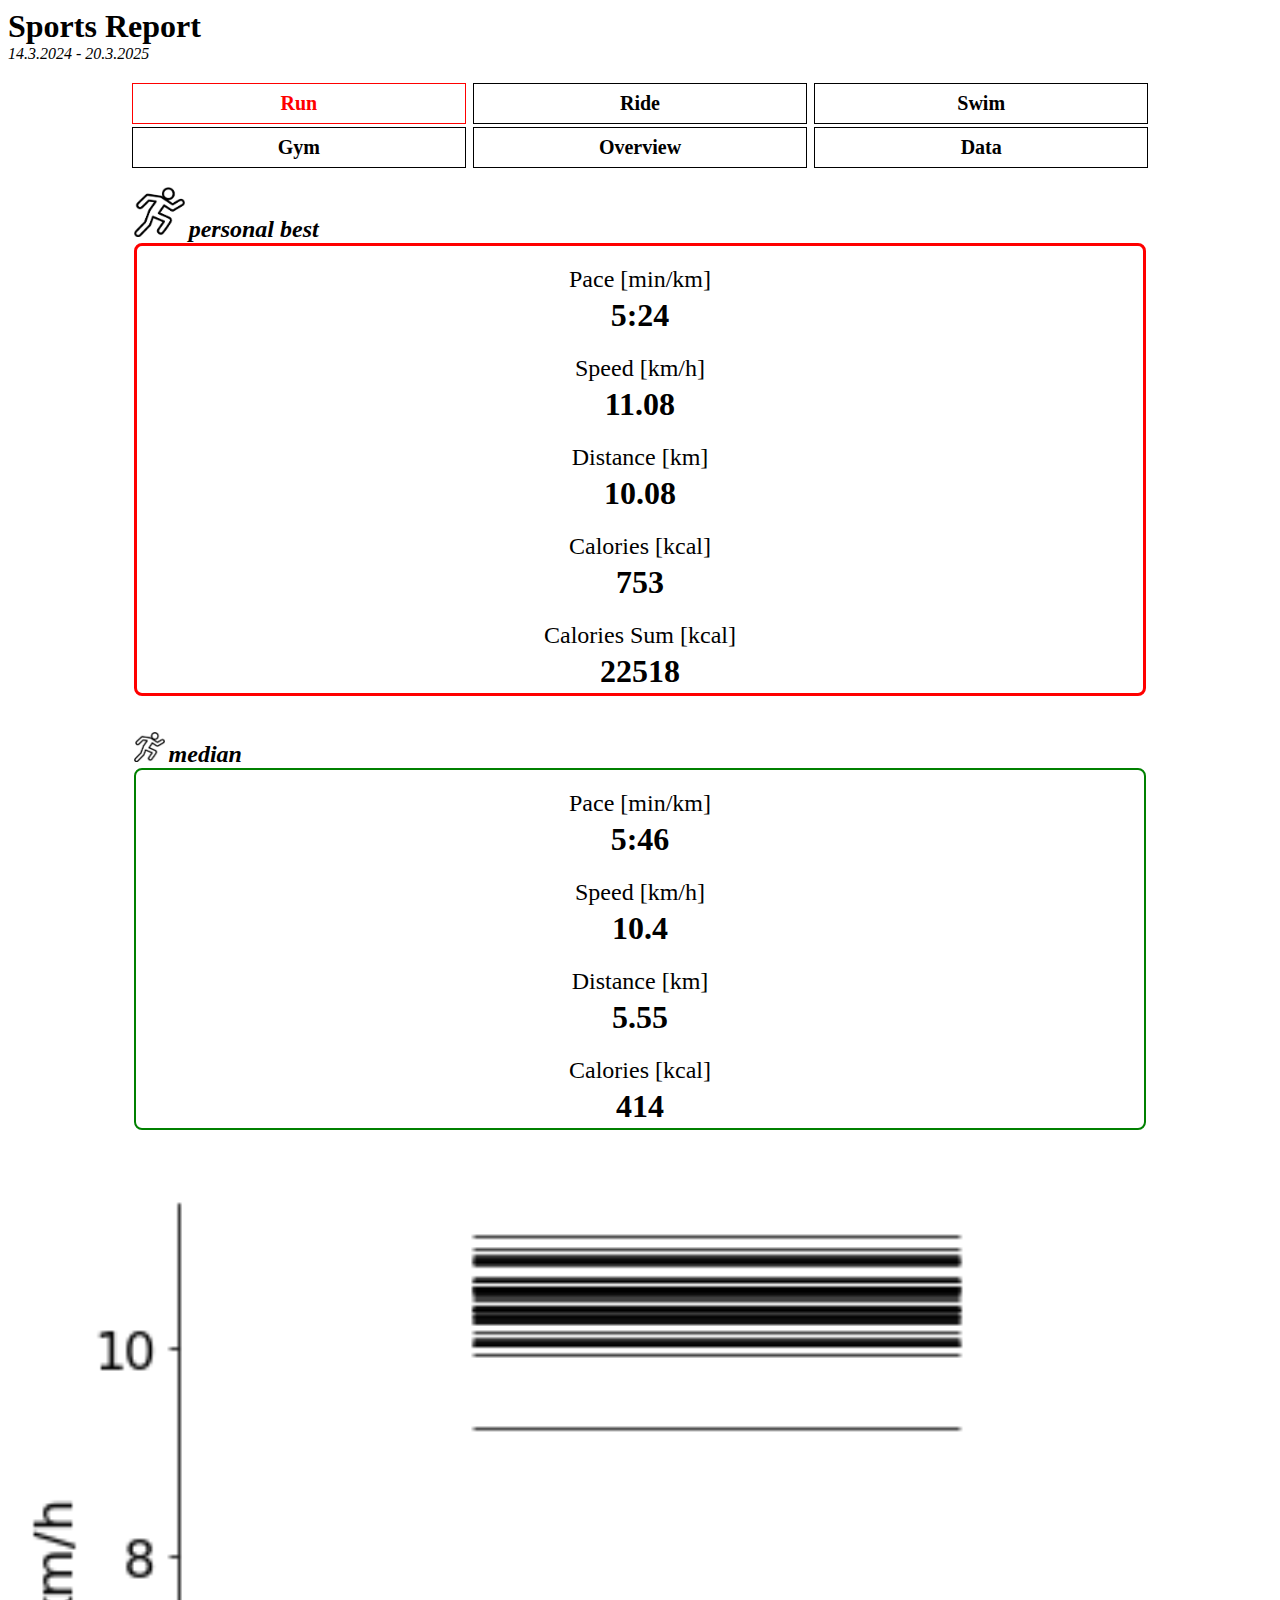
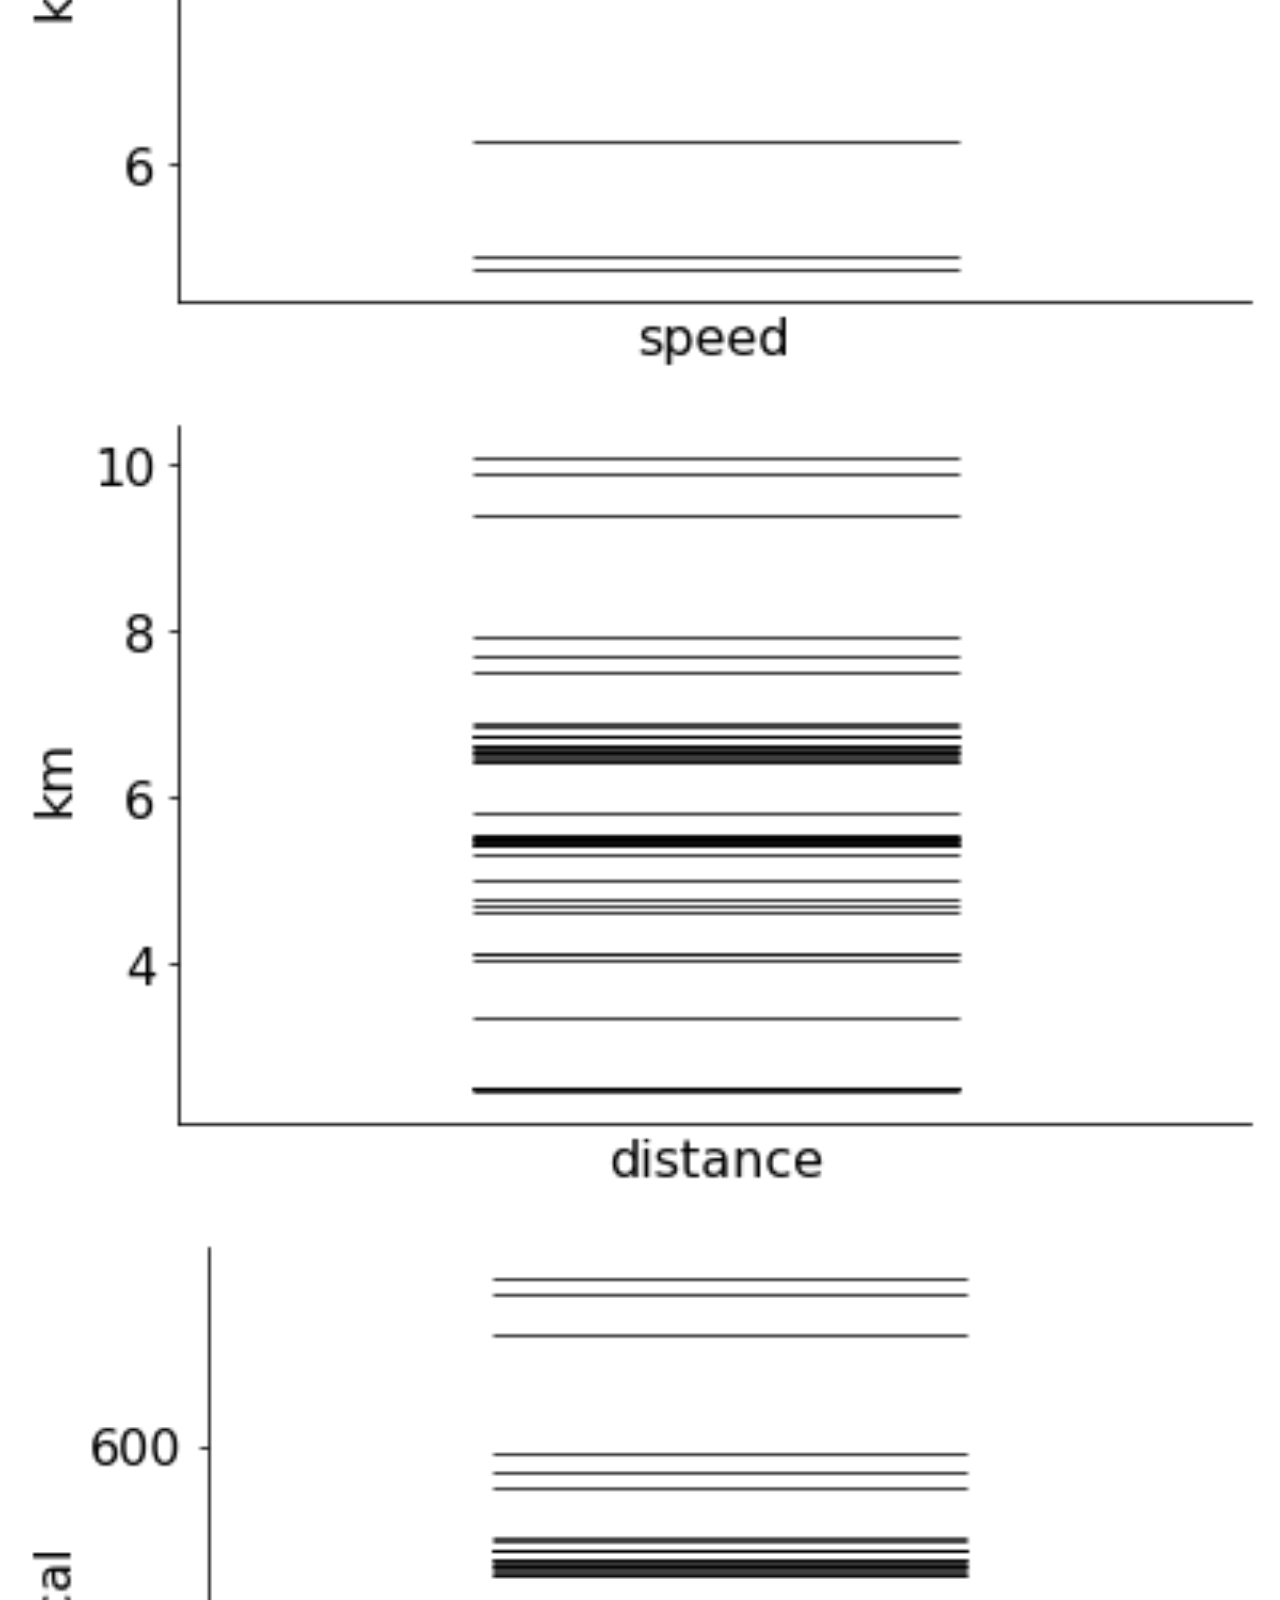
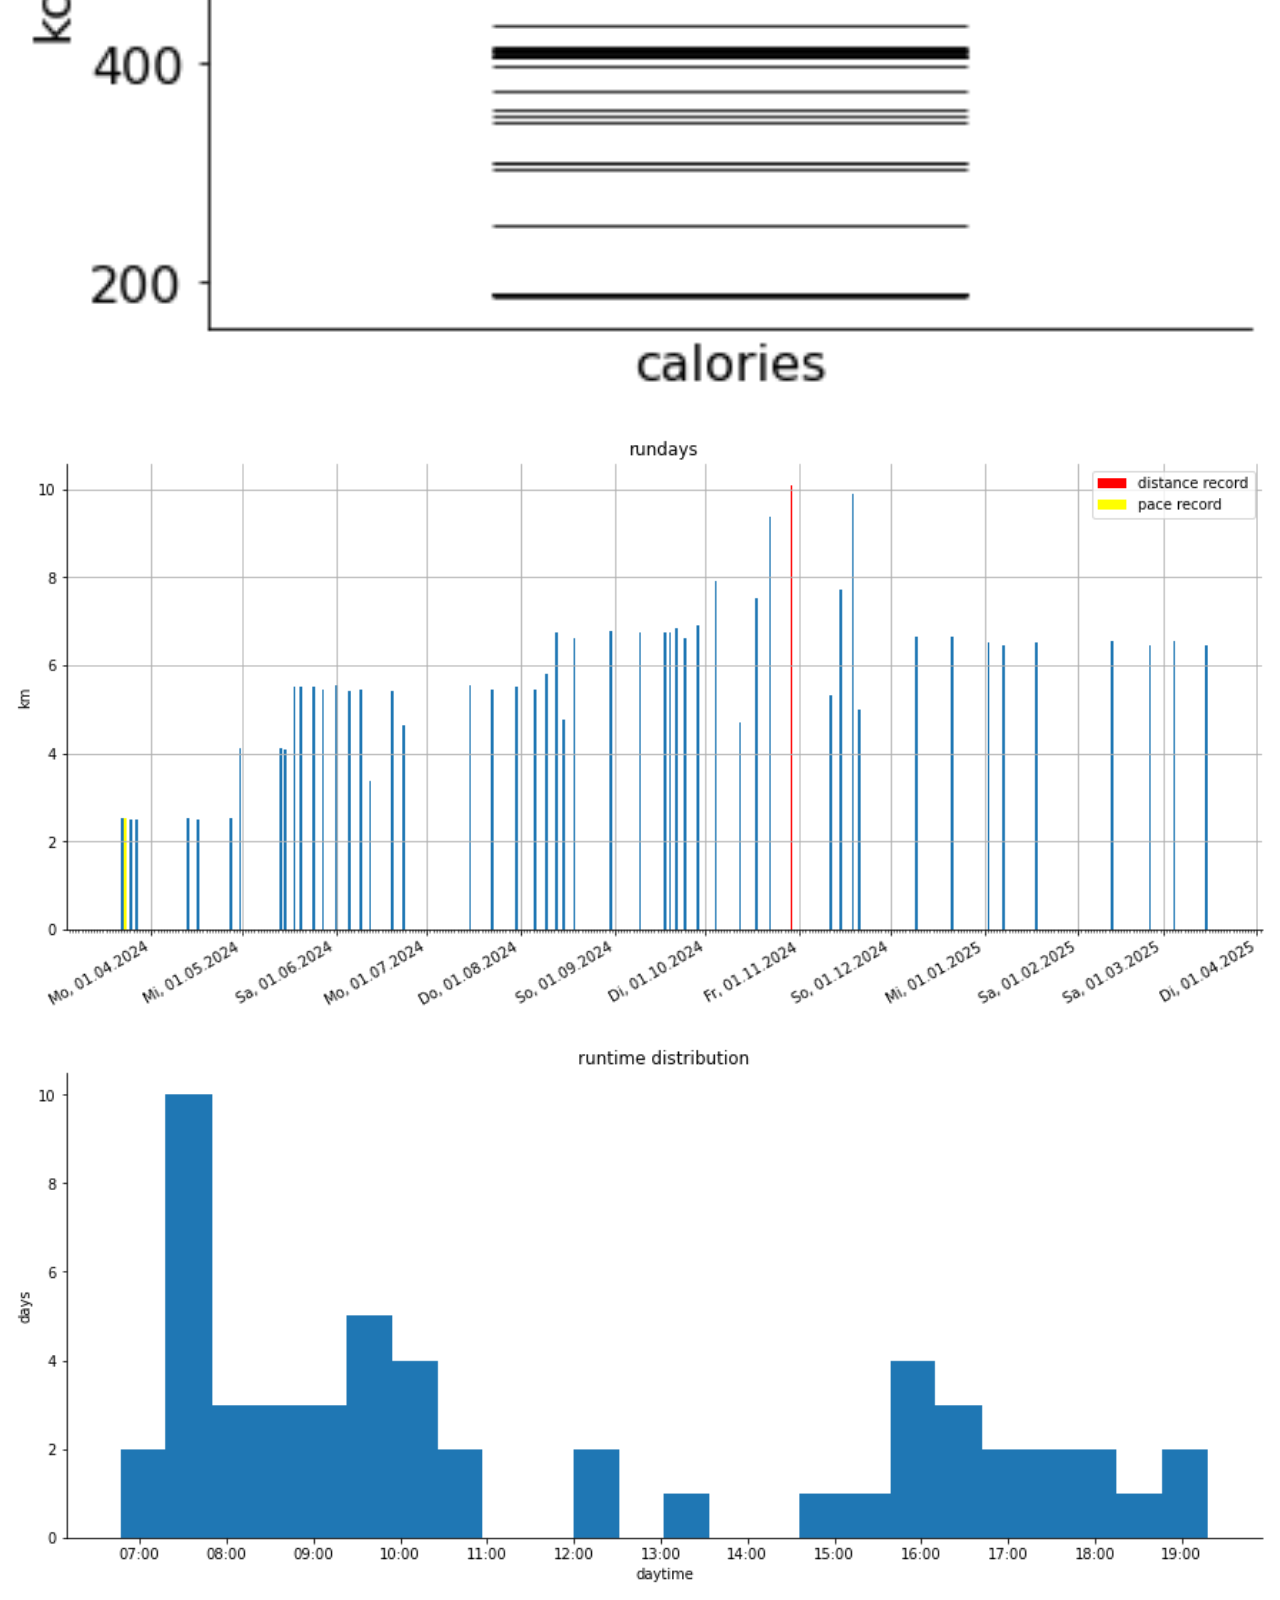
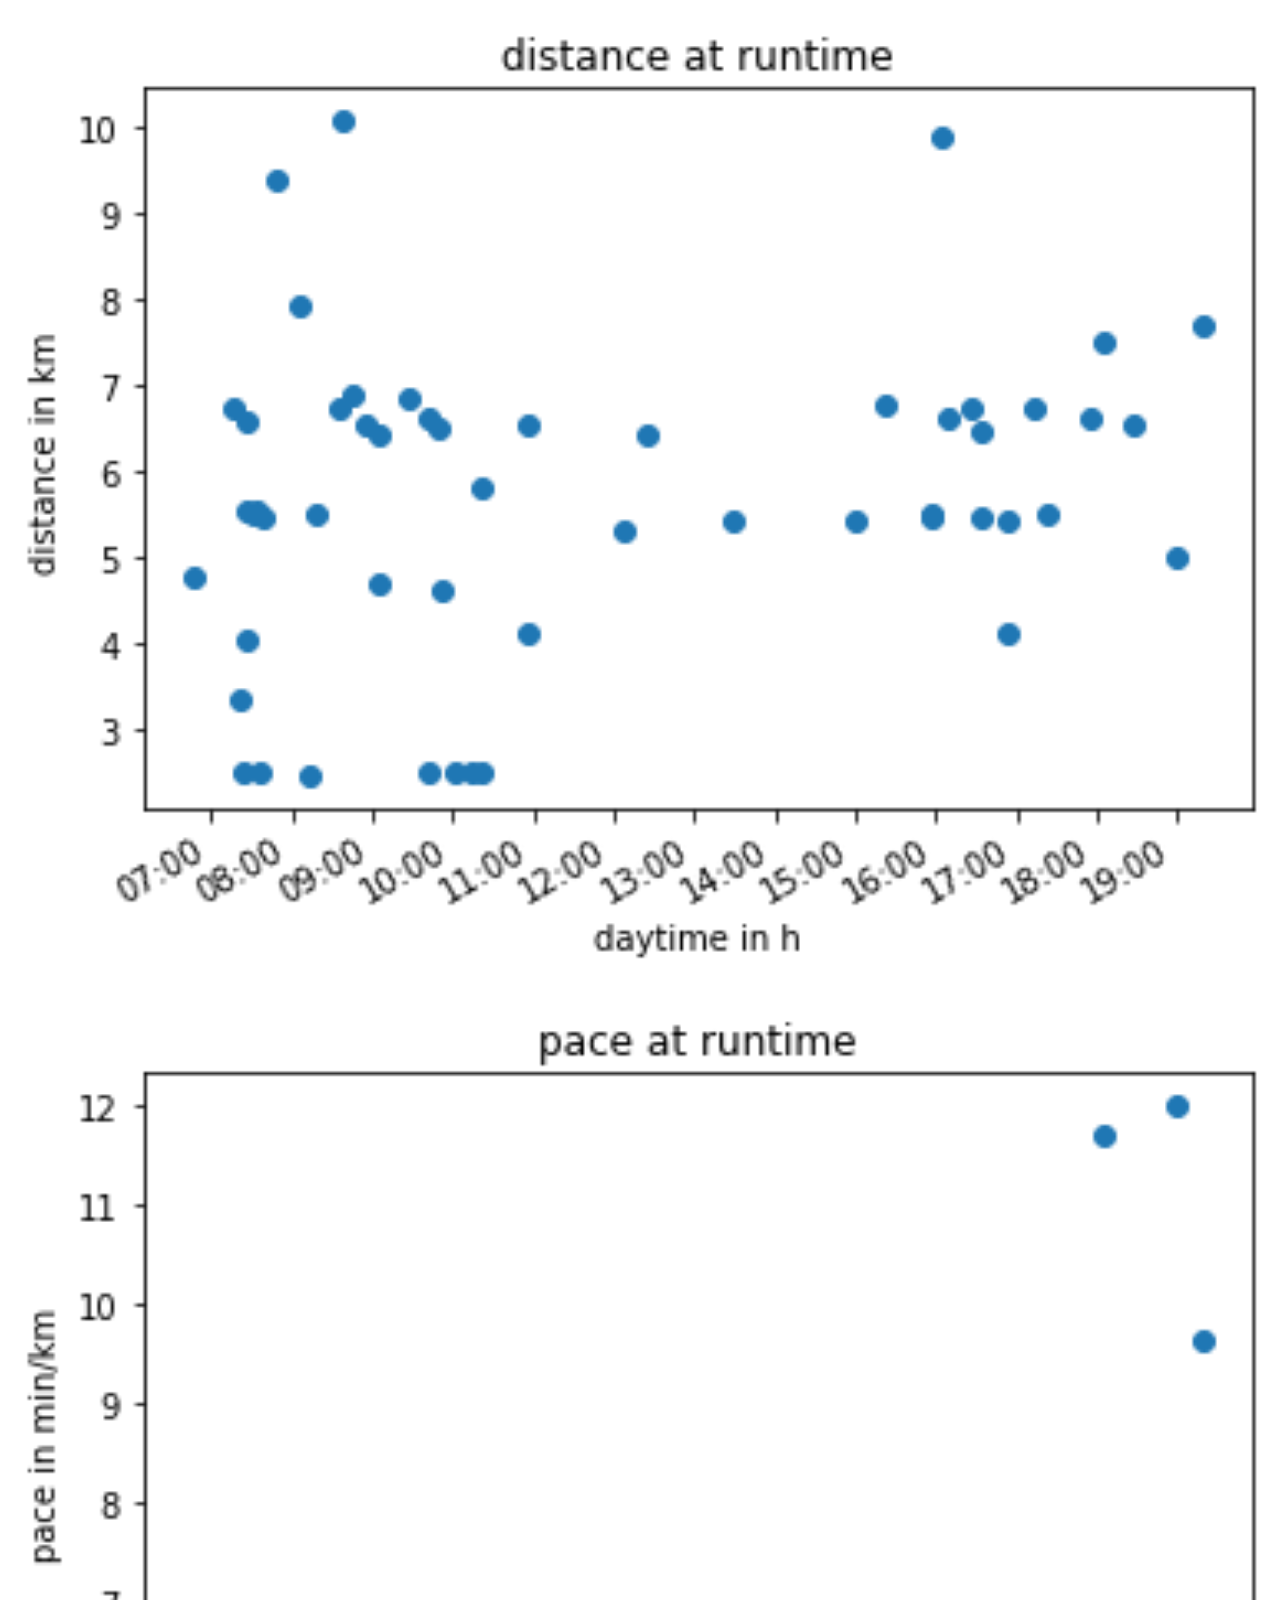
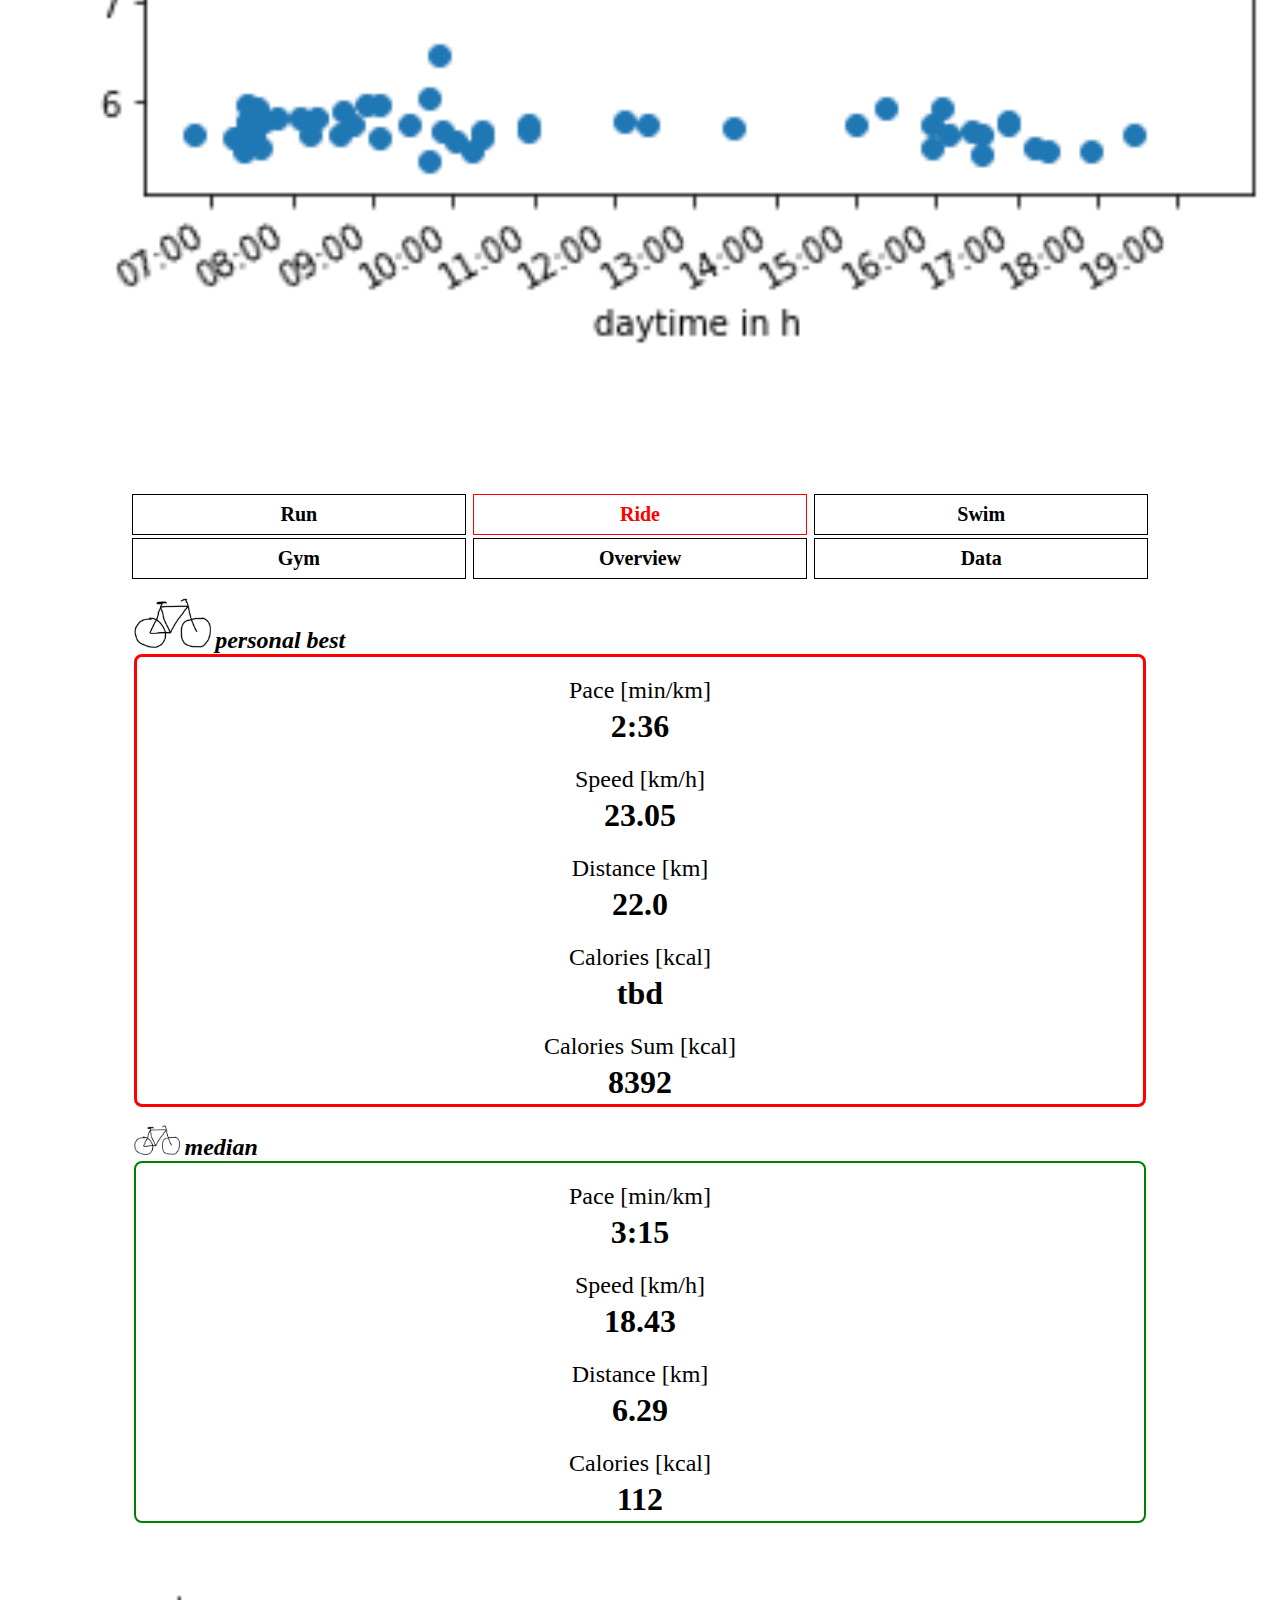
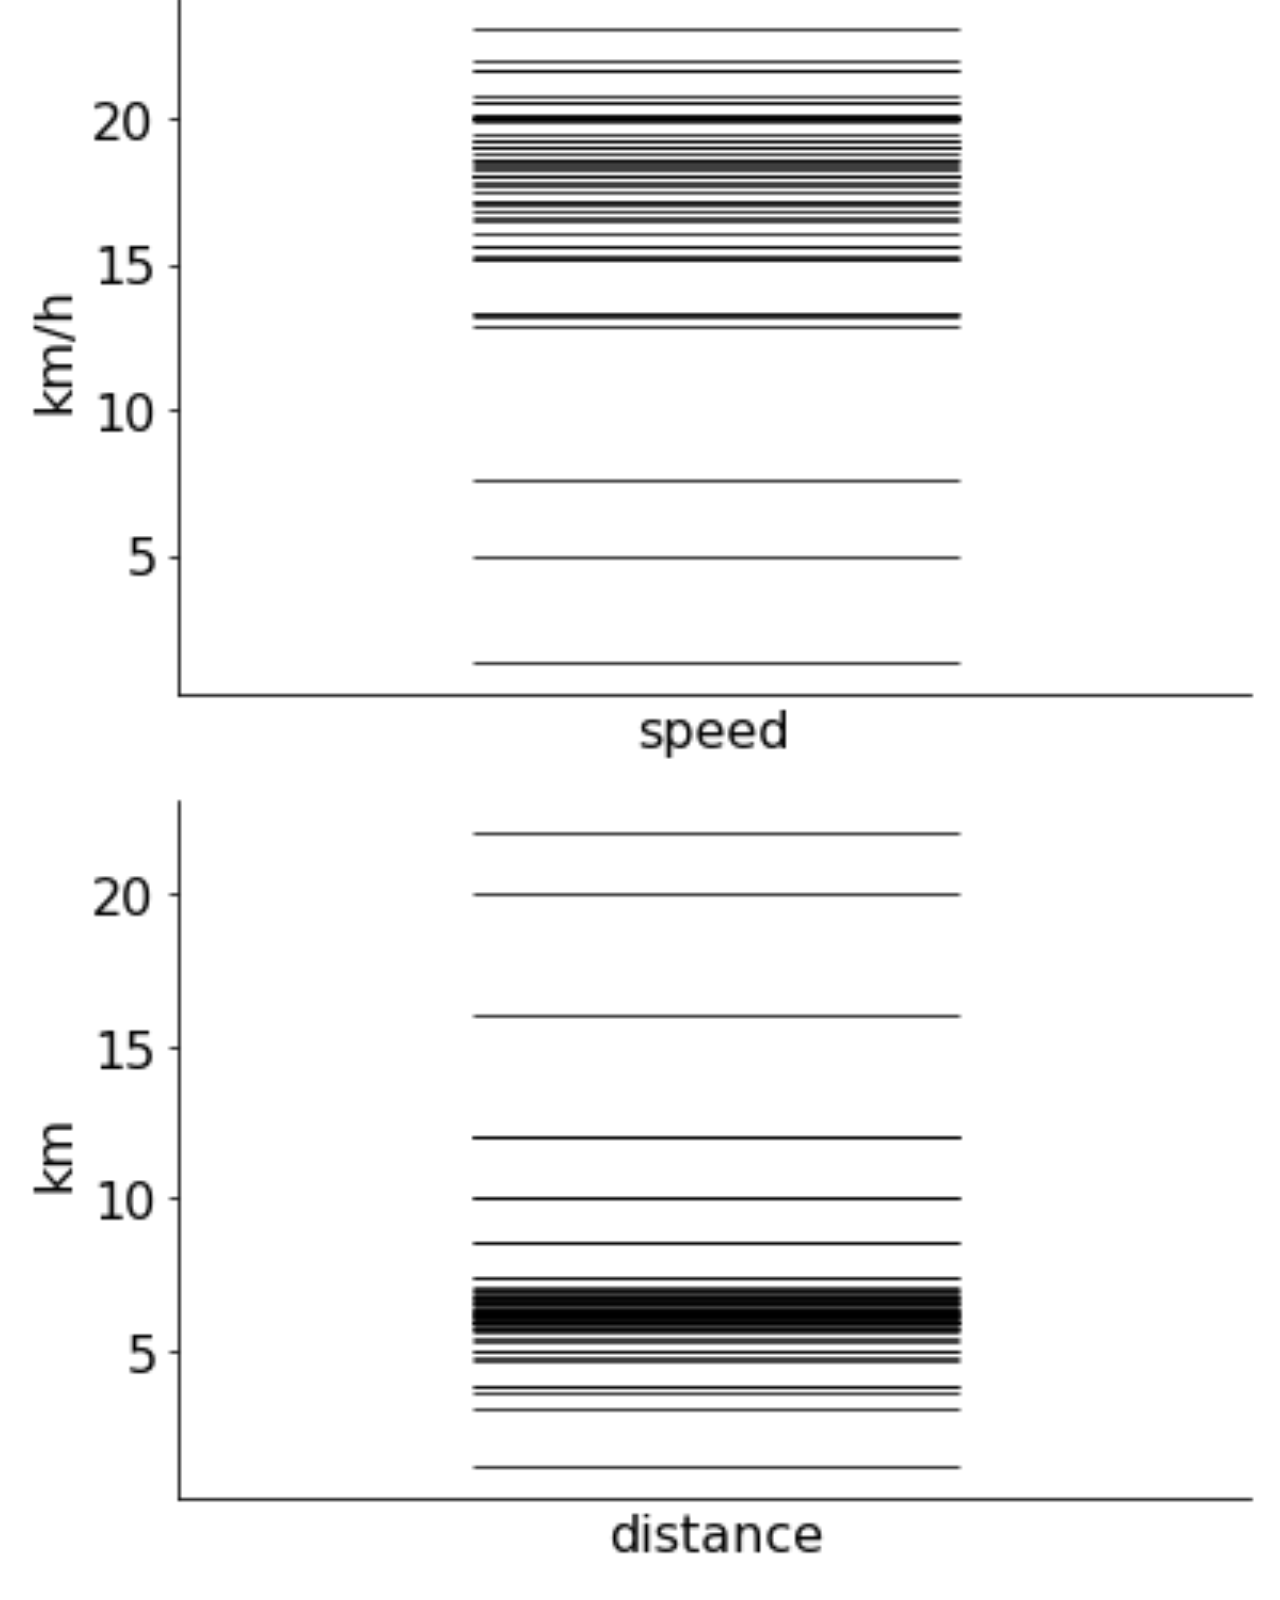
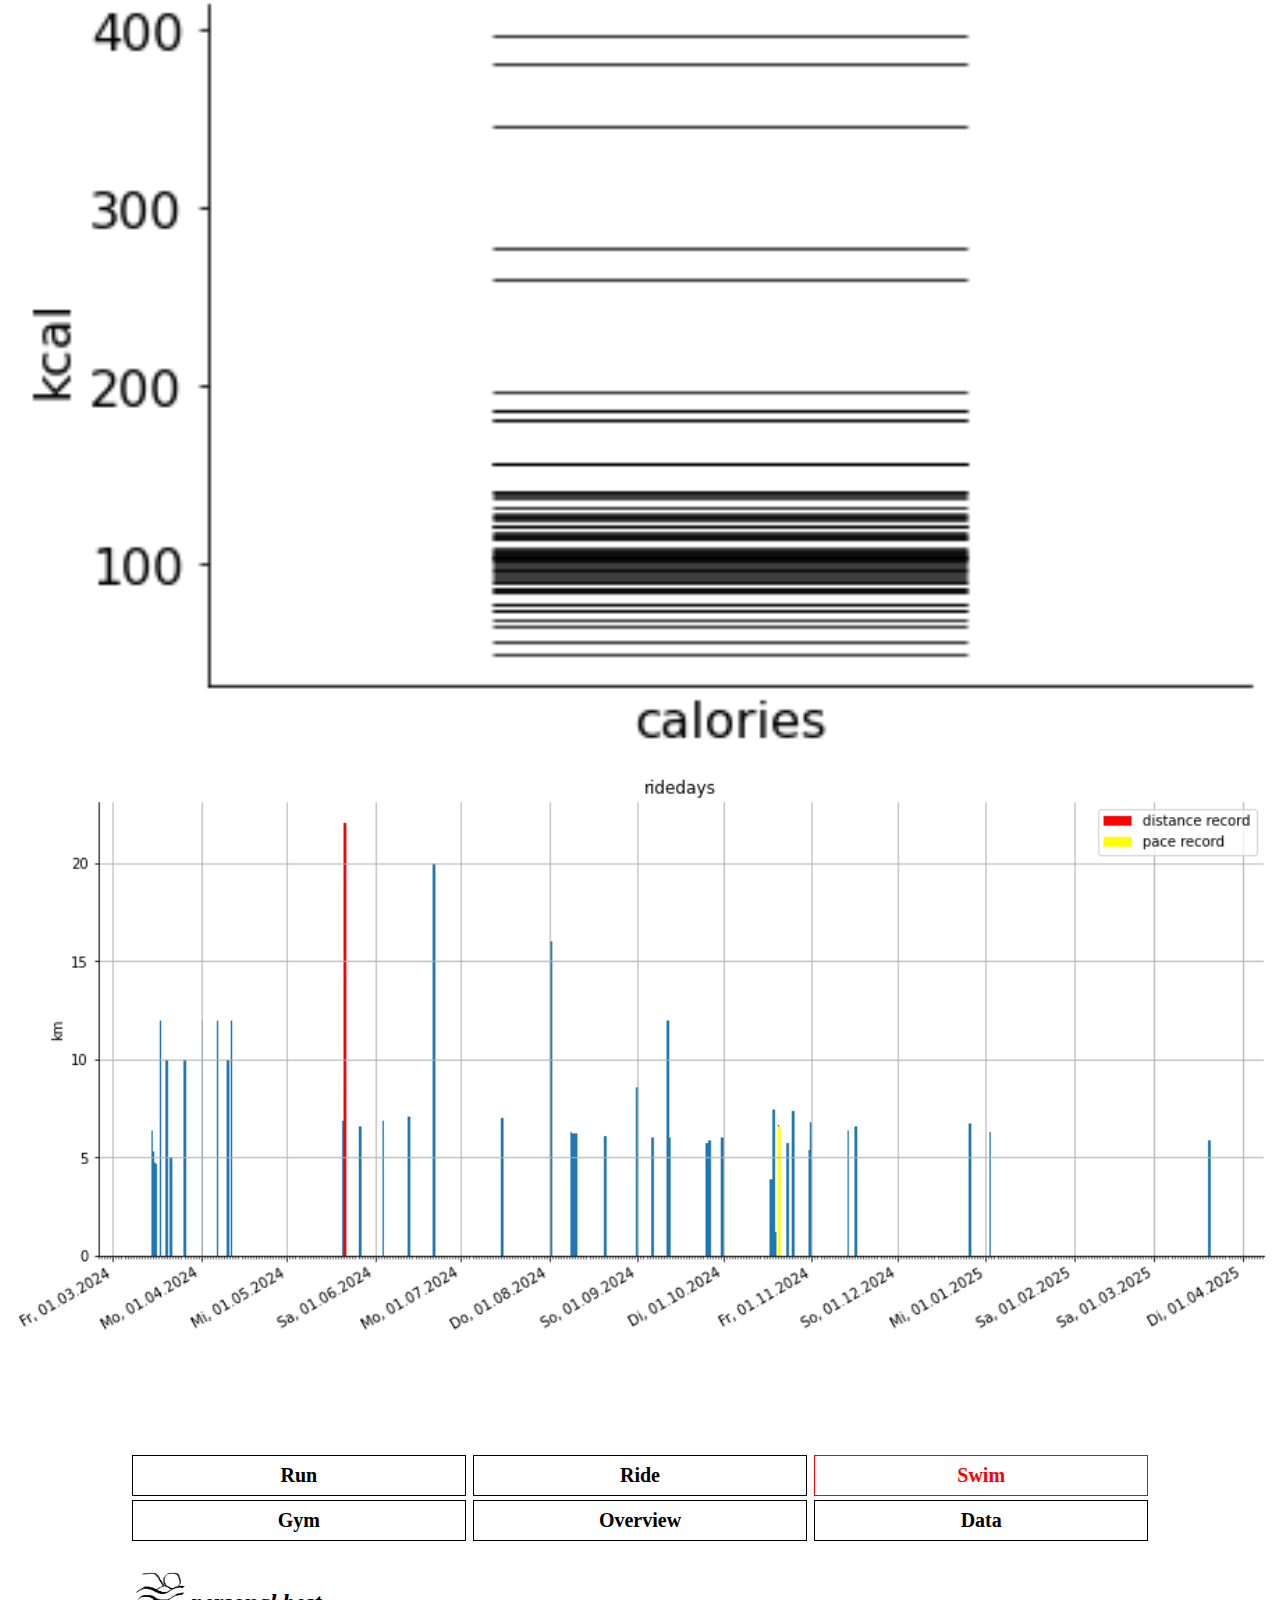
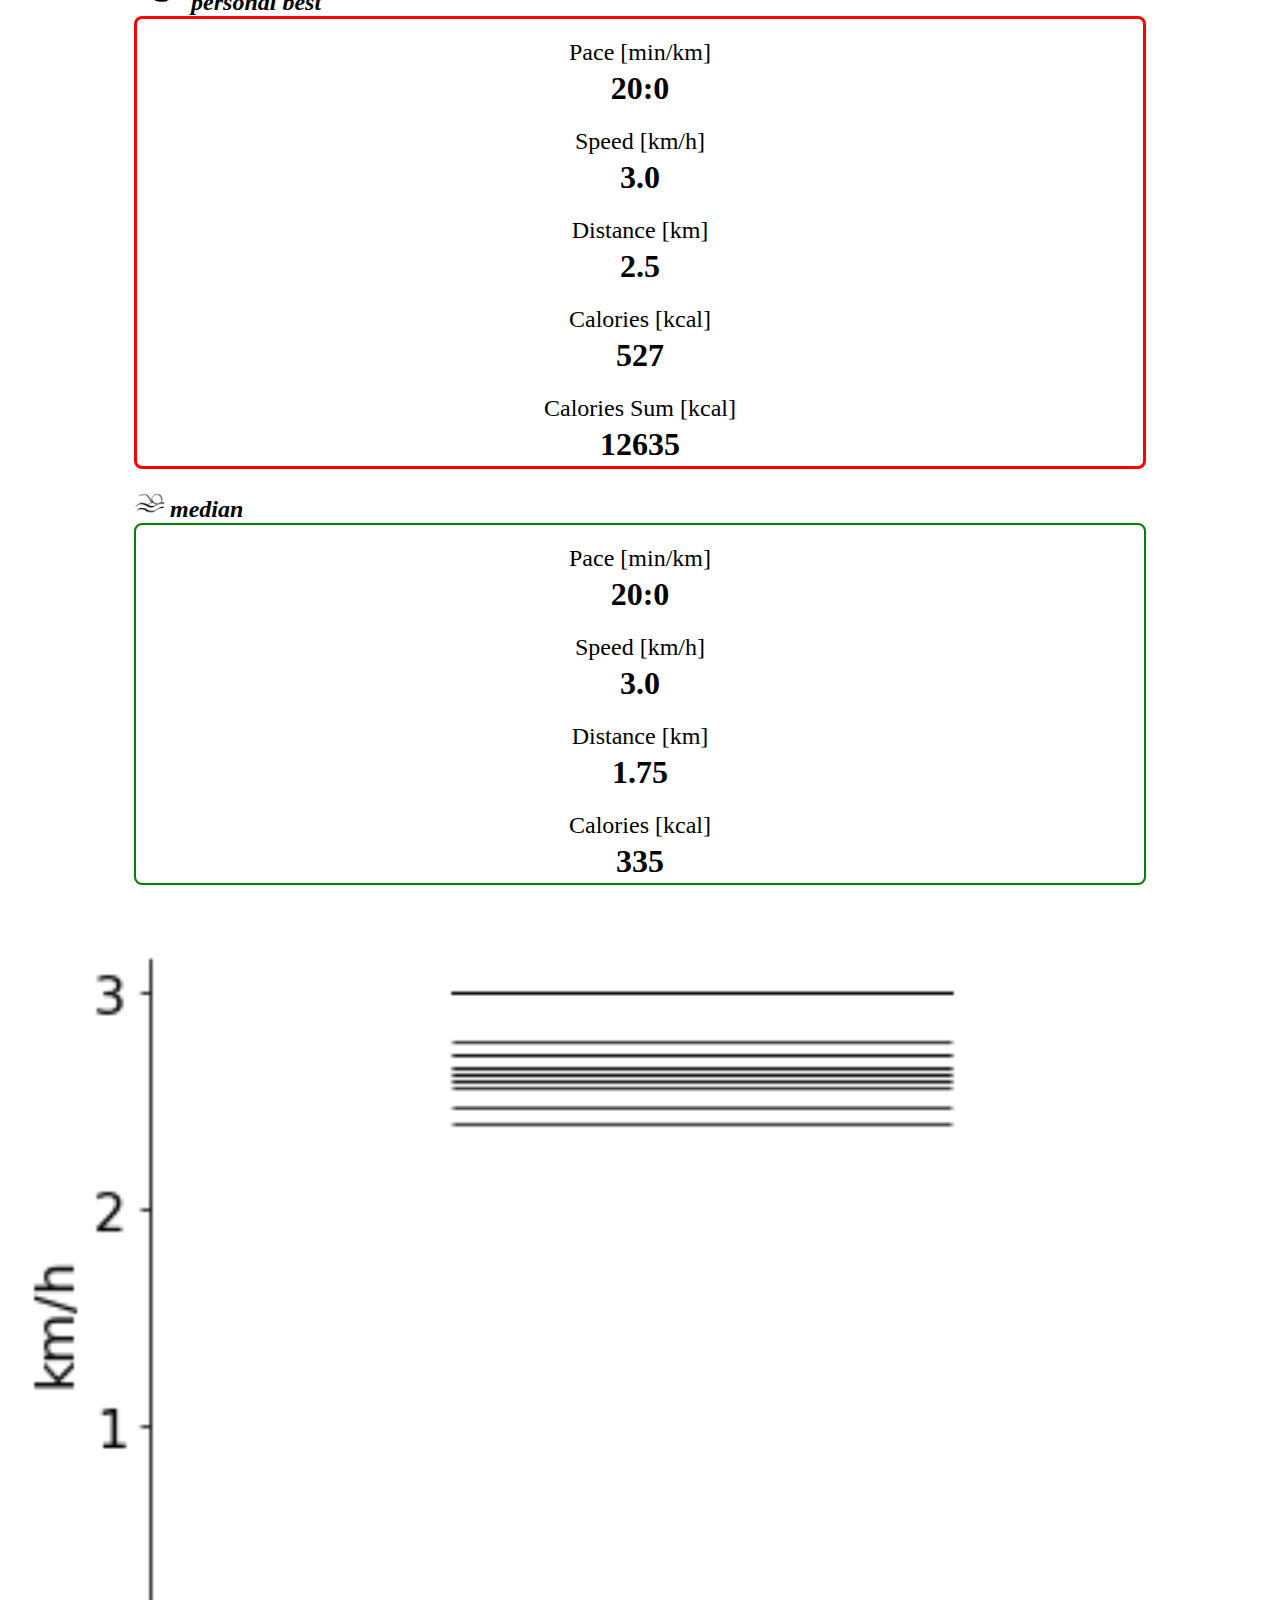
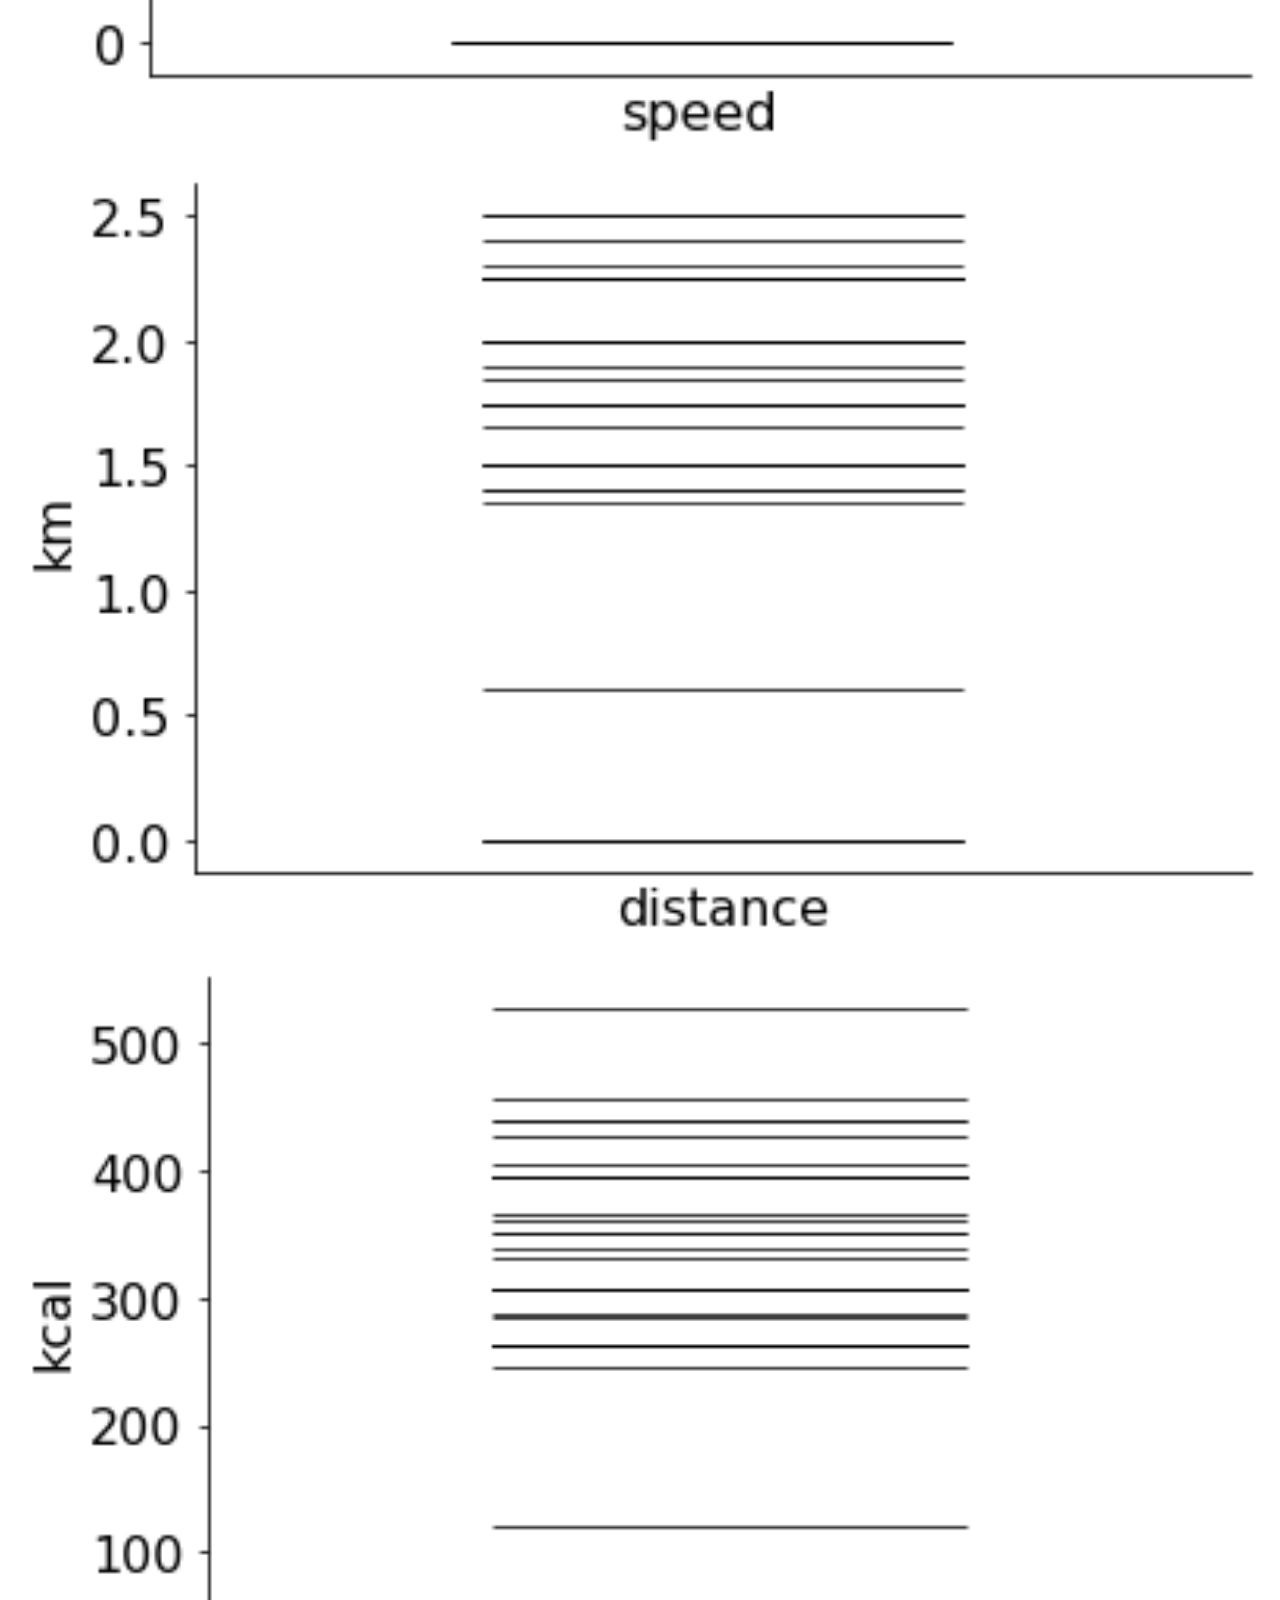
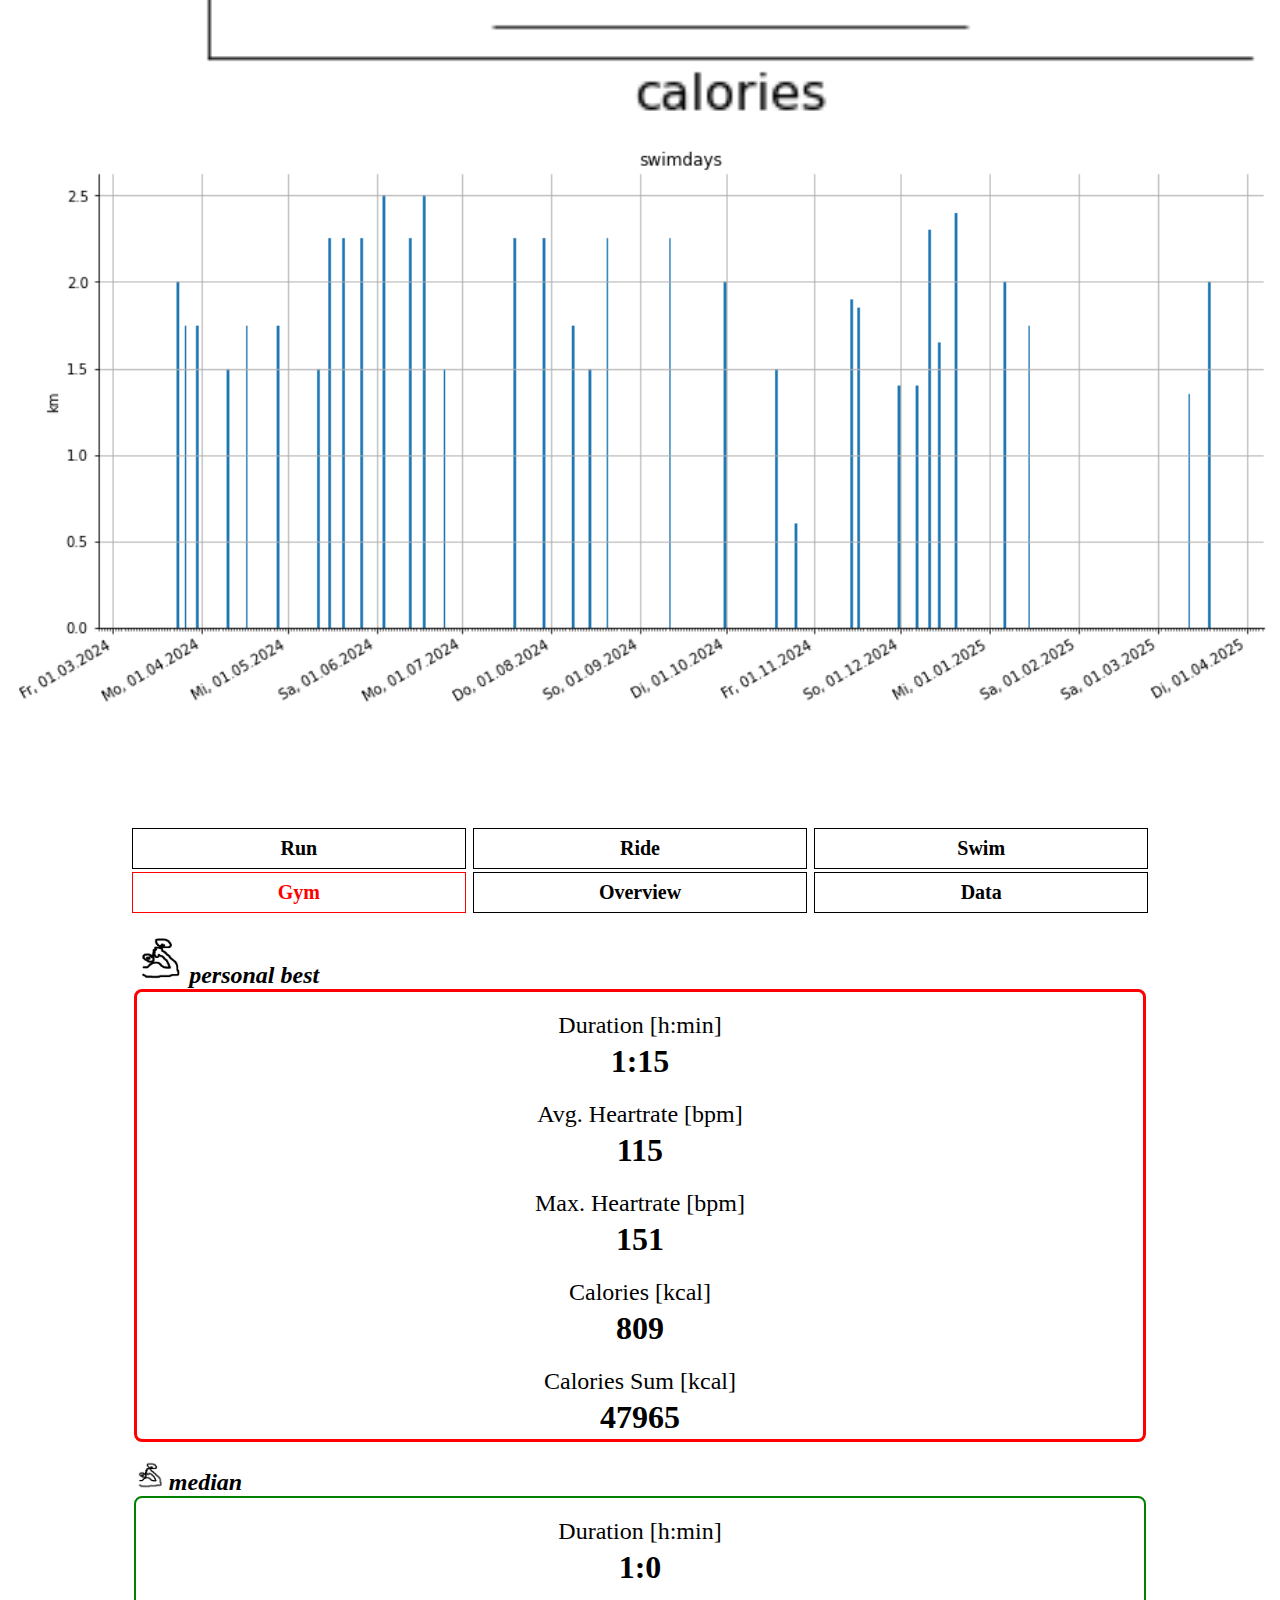
==== commit 737635a8: "Add files via upload" ====
--- a/index.html
+++ b/index.html
@@ -10,7 +10,7 @@
 <body>
 <header>        
     <a style="padding: 0; margin: 0; font-size: 2em; font-weight: bold">Sports Report</a></br>
-    <a style="padding: 0; margin: 0; font-size: 1em; font-style: italic">14.3.2024 - 18.1.2025</a>
+    <a style="padding: 0; margin: 0; font-size: 1em; font-style: italic">14.3.2024 - 20.3.2025</a>
 </br></br>  
 </header>
 <nav>
@@ -57,7 +57,7 @@
             <td id="recordunit">Calories Sum [kcal]</td>
            </tr>
         <tr>
-            <td id="recordvalue">20574</td>
+            <td id="recordvalue">22518</td>
            </tr>
 </table>
 </br>
@@ -81,19 +81,18 @@
             <td id="recordunit">Distance [km]</td>
            </tr>
            <tr>
-            <td id="recordvalue">5.52</td>
-           </tr>
-            <tr>
-            <td id="recordunit">Calories [kcal]</td>
-           </tr>
-        <tr>
-            <td id="recordvalue">412</td>
-           </tr>
-</table>
-</br>
-</br>
-</br>
-<img src='records_run_pace.png' width="100%"></br></br>
+            <td id="recordvalue">5.55</td>
+           </tr>
+            <tr>
+            <td id="recordunit">Calories [kcal]</td>
+           </tr>
+        <tr>
+            <td id="recordvalue">414</td>
+           </tr>
+</table>
+</br>
+</br>
+</br>
 <img src='records_run_speed.png' width="100%"></br></br>
 <img src='records_run_dist.png' width="100%"></br></br>
 <img src='records_run_calo.png' width="100%"></br></br>
@@ -150,7 +149,7 @@
             <td id="recordunit">Calories Sum [kcal]</td>
            </tr>
         <tr>
-            <td id="recordvalue">8268</td>
+            <td id="recordvalue">8392</td>
            </tr>
 </table>
 </br>
@@ -168,25 +167,24 @@
             <td id="recordunit">Speed [km/h]</td>
            </tr>
            <tr>
-            <td id="recordvalue">18.46</td>
-           </tr>
-           <tr>
-            <td id="recordunit">Distance [km]</td>
-           </tr>
-           <tr>
-            <td id="recordvalue">6.3</td>
-           </tr>
-            <tr>
-            <td id="recordunit">Calories [kcal]</td>
-           </tr>
-        <tr>
-            <td id="recordvalue">114</td>
-           </tr>
-</table>
-</br>
-</br>
-</br>
-<img src='records_ride_pace.png' width="100%"></br>
+            <td id="recordvalue">18.43</td>
+           </tr>
+           <tr>
+            <td id="recordunit">Distance [km]</td>
+           </tr>
+           <tr>
+            <td id="recordvalue">6.29</td>
+           </tr>
+            <tr>
+            <td id="recordunit">Calories [kcal]</td>
+           </tr>
+        <tr>
+            <td id="recordvalue">112</td>
+           </tr>
+</table>
+</br>
+</br>
+</br>
 <img src='records_ride_speed.png' width="100%"></br>
 <img src='records_ride_dist.png' width="100%"></br>
 <img src='records_ride_calo.png' width="100%"></br>
@@ -240,7 +238,7 @@
             <td id="recordunit">Calories Sum [kcal]</td>
            </tr>
         <tr>
-            <td id="recordvalue">11966</td>
+            <td id="recordvalue">12635</td>
            </tr>
 </table>
 </br>
@@ -276,7 +274,6 @@
 </br>
 </br>
 </br>
-            <img src='records_swim_pace.png' width="100%"></br>
             <img src='records_swim_speed.png' width="100%"></br>
             <img src='records_swim_dist.png' width="100%"></br>
             <img src='records_swim_calo.png' width="100%"></br>
@@ -331,7 +328,7 @@
             <td id="recordunit">Calories Sum [kcal]</td>
            </tr>
         <tr>
-            <td id="recordvalue">37748</td>
+            <td id="recordvalue">47965</td>
            </tr>
 </table>
 </br>
@@ -349,19 +346,19 @@
             <td id="recordunit">Avg. Heartrate [bpm]</td>
            </tr>
            <tr>
-            <td id="recordvalue">110</td>
+            <td id="recordvalue">108</td>
            </tr>
            <tr>
             <td id="recordunit">Max. Heartrate [bpm]</td>
            </tr>
            <tr>
-            <td id="recordvalue">135</td>
-           </tr>
-            <tr>
-            <td id="recordunit">Calories [kcal]</td>
-           </tr>
-        <tr>
-            <td id="recordvalue">416</td>
+            <td id="recordvalue">132</td>
+           </tr>
+            <tr>
+            <td id="recordunit">Calories [kcal]</td>
+           </tr>
+        <tr>
+            <td id="recordvalue">400</td>
            </tr>
 </table>
 </br>
